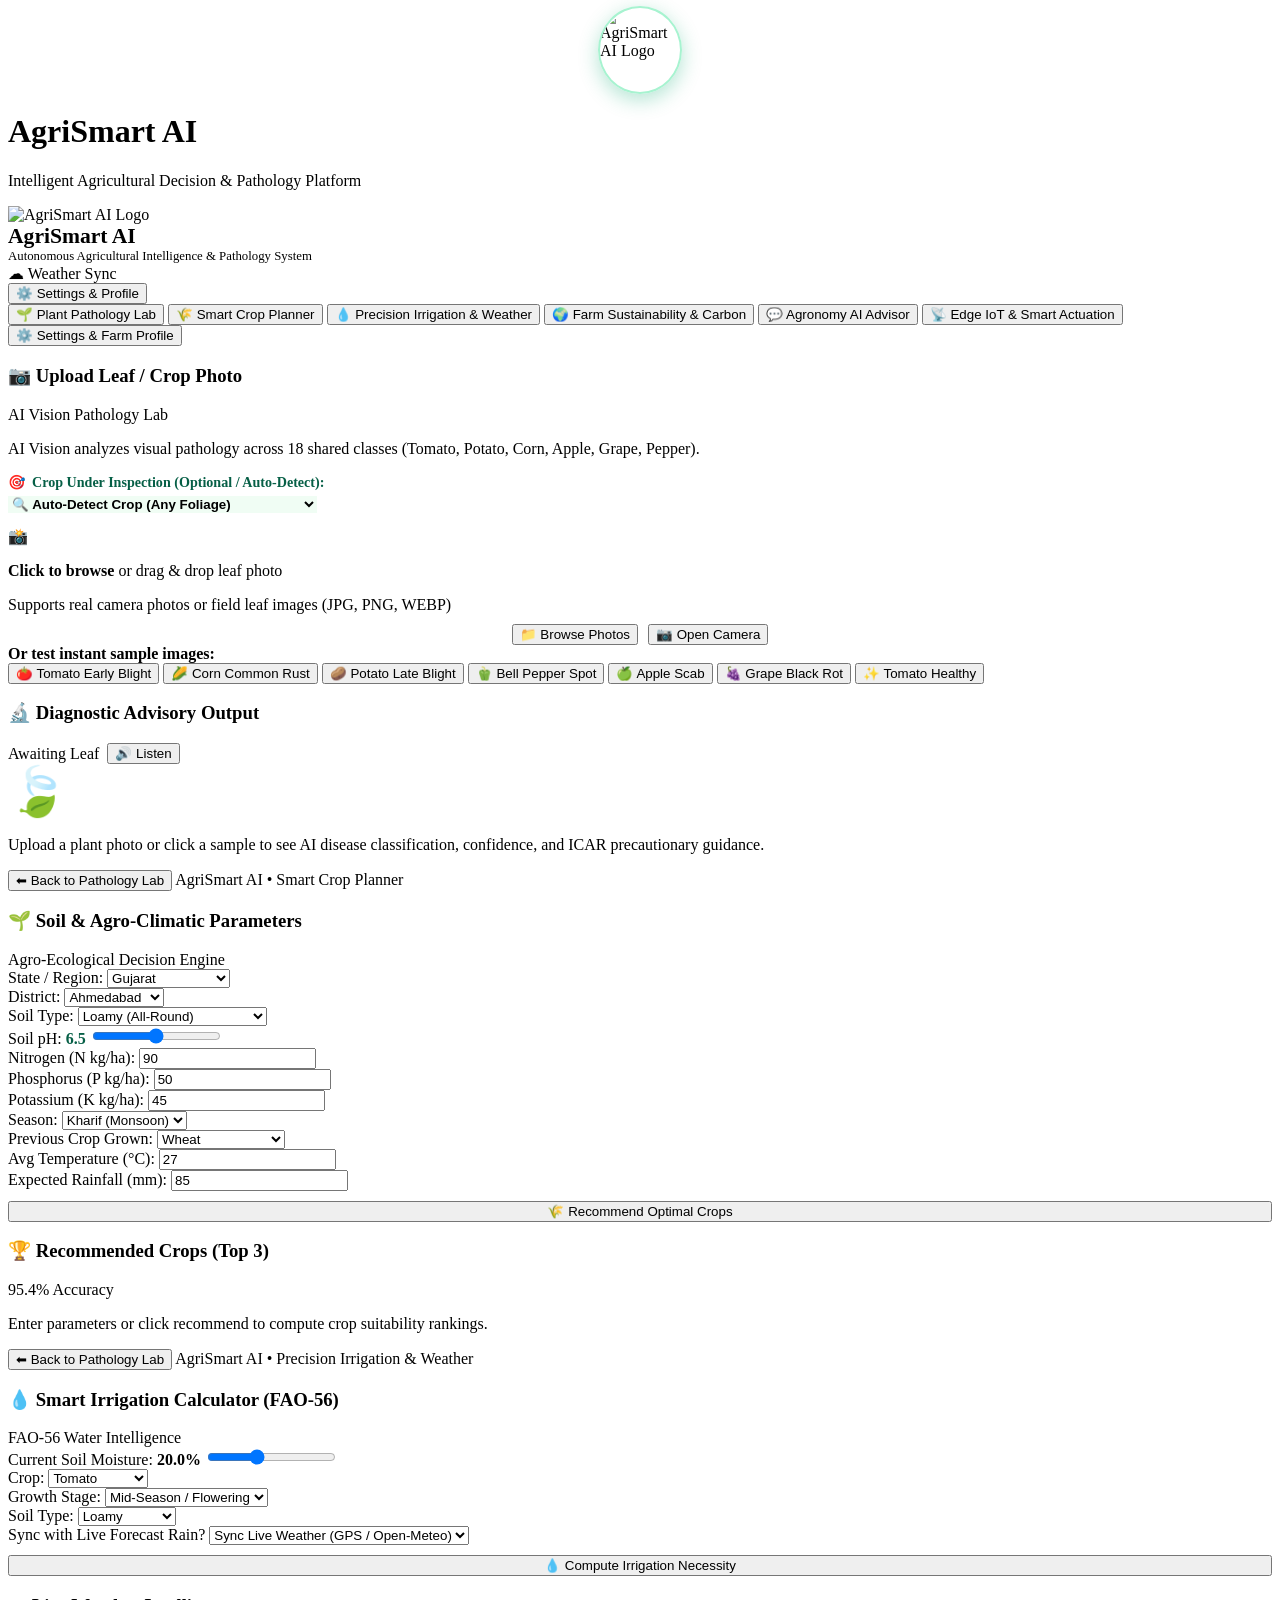
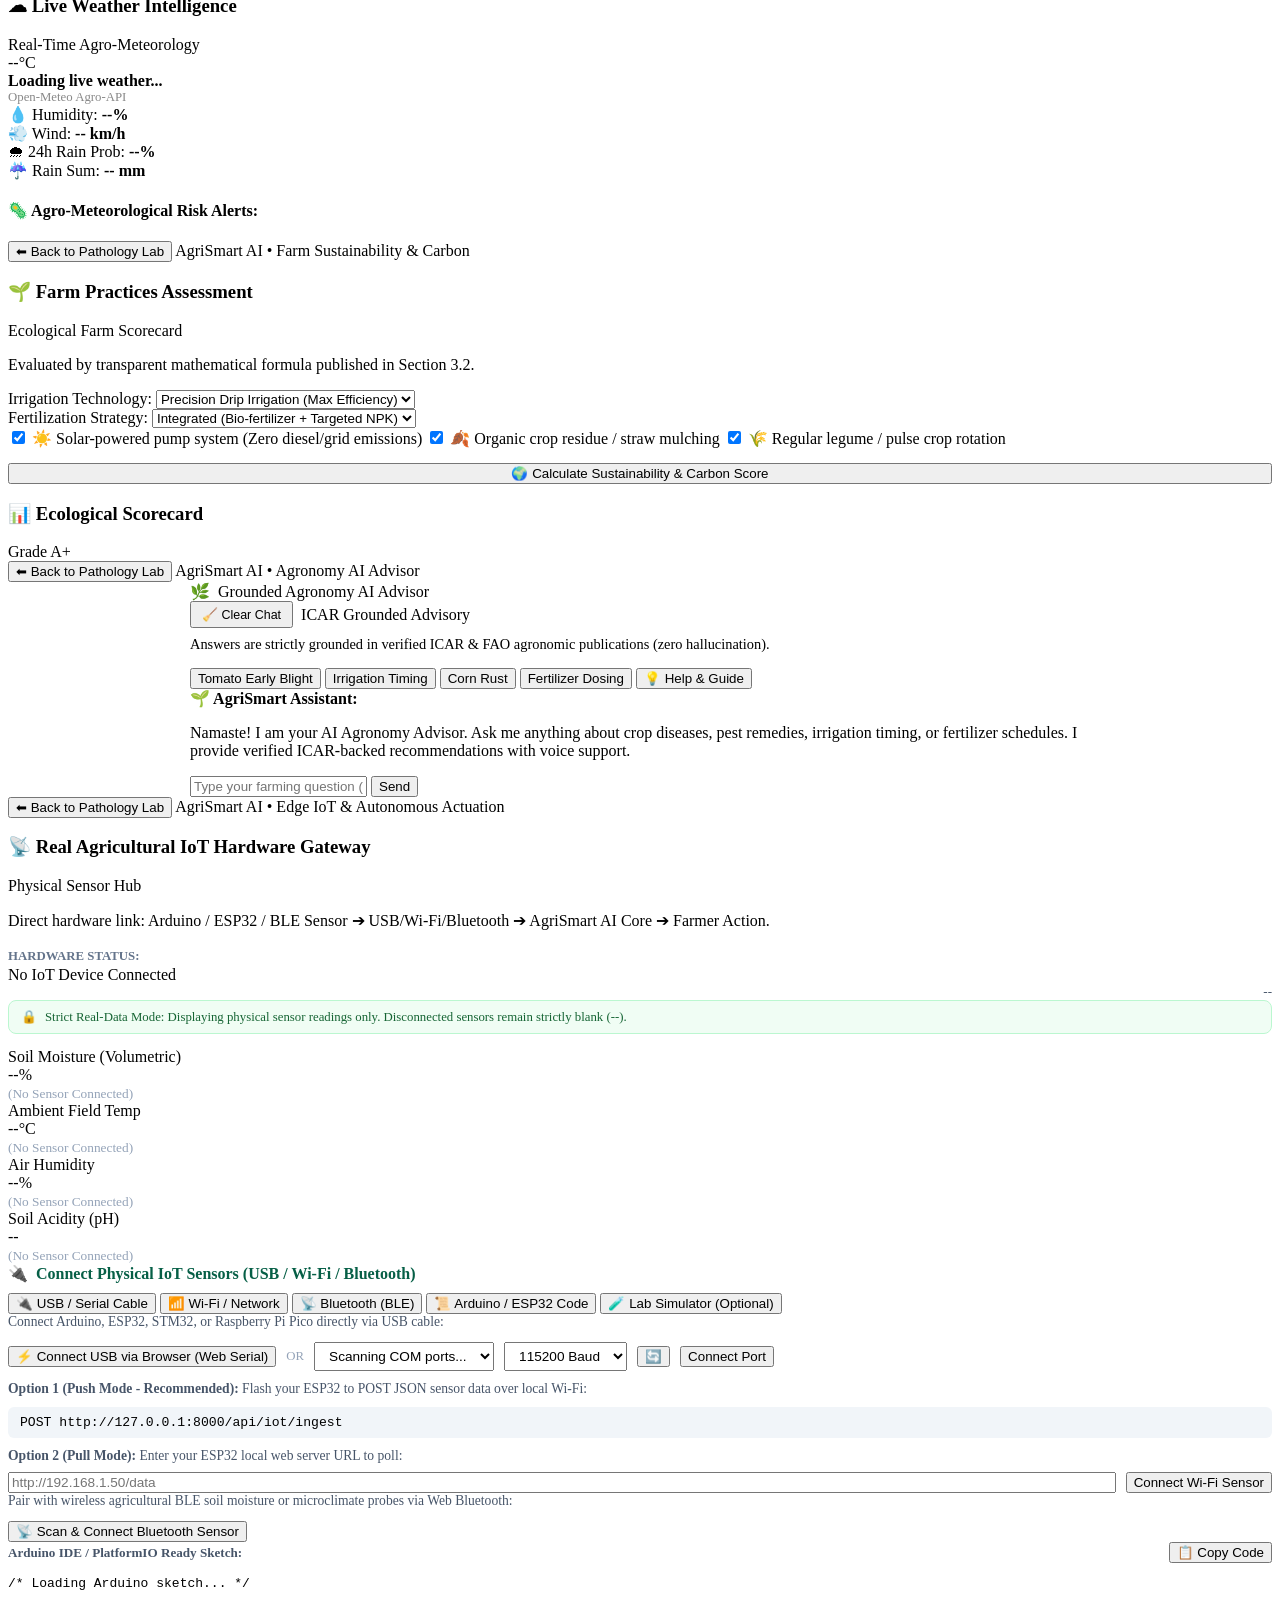
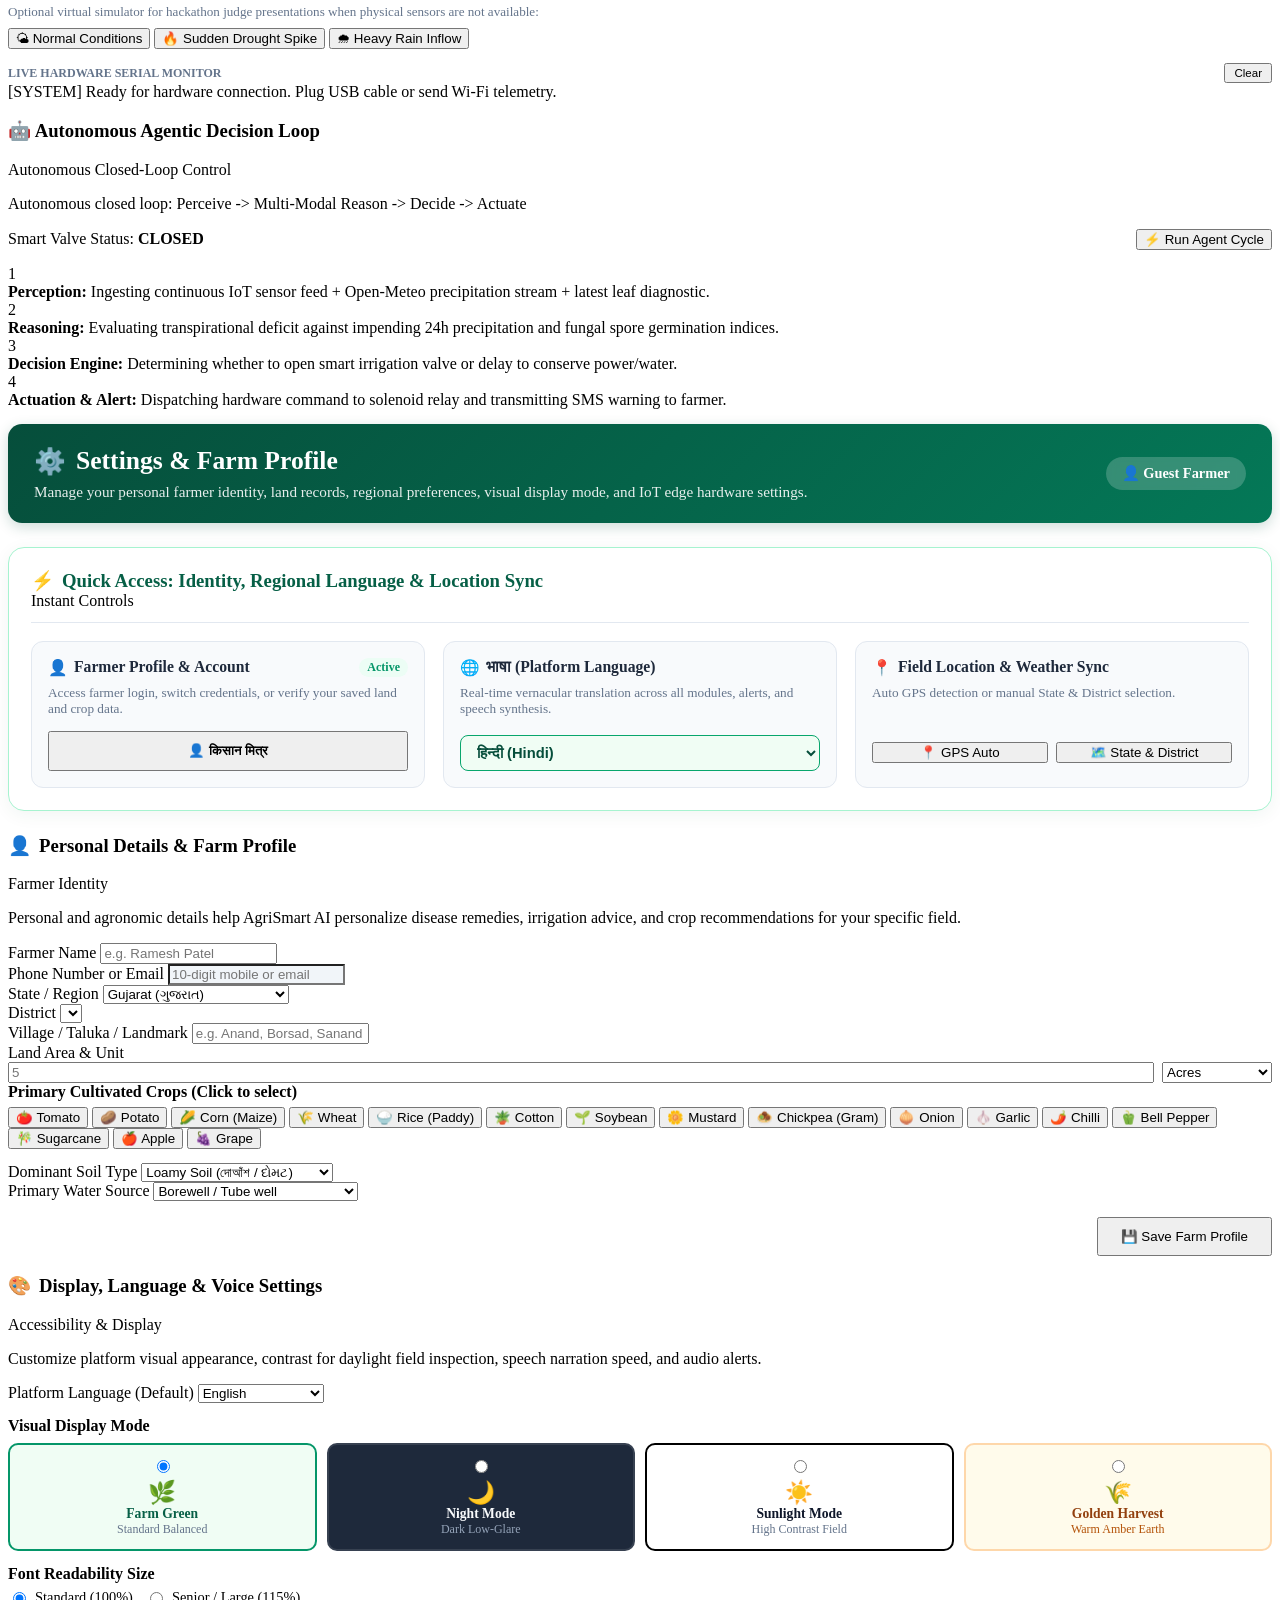
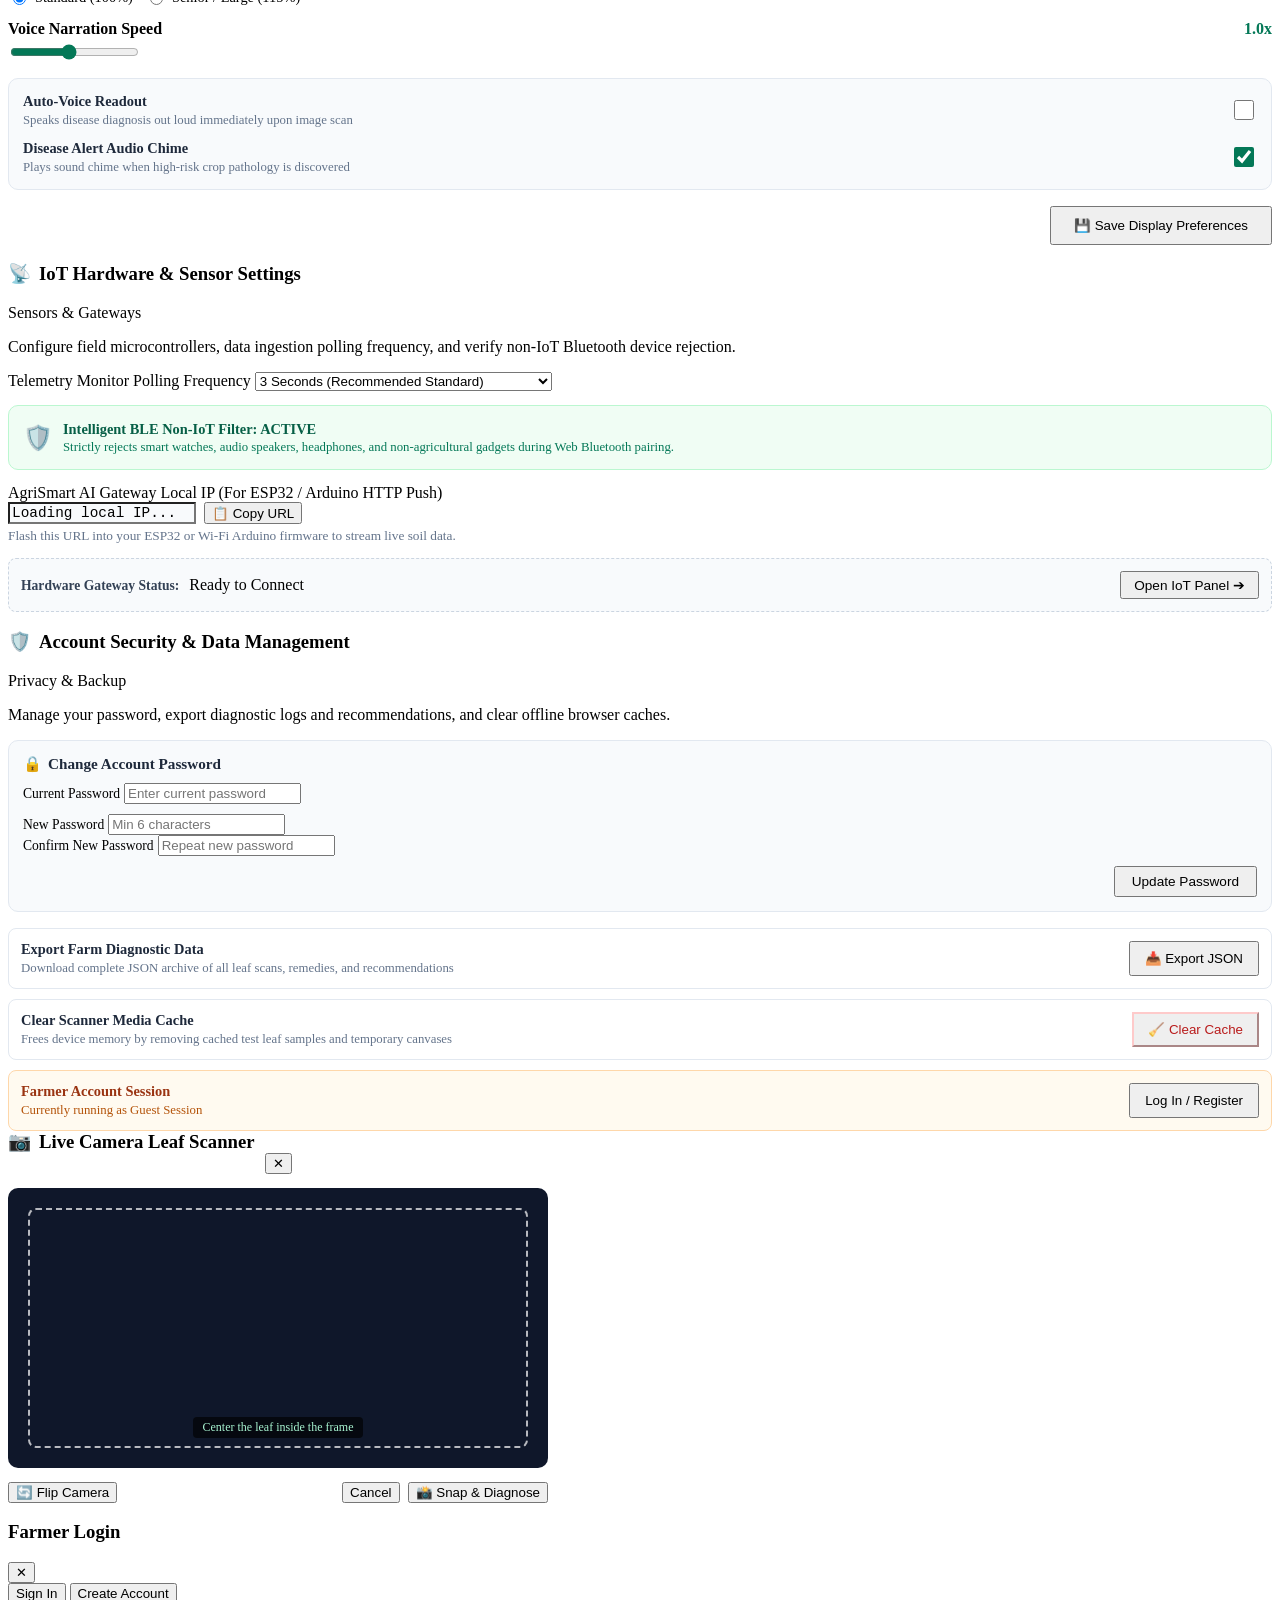
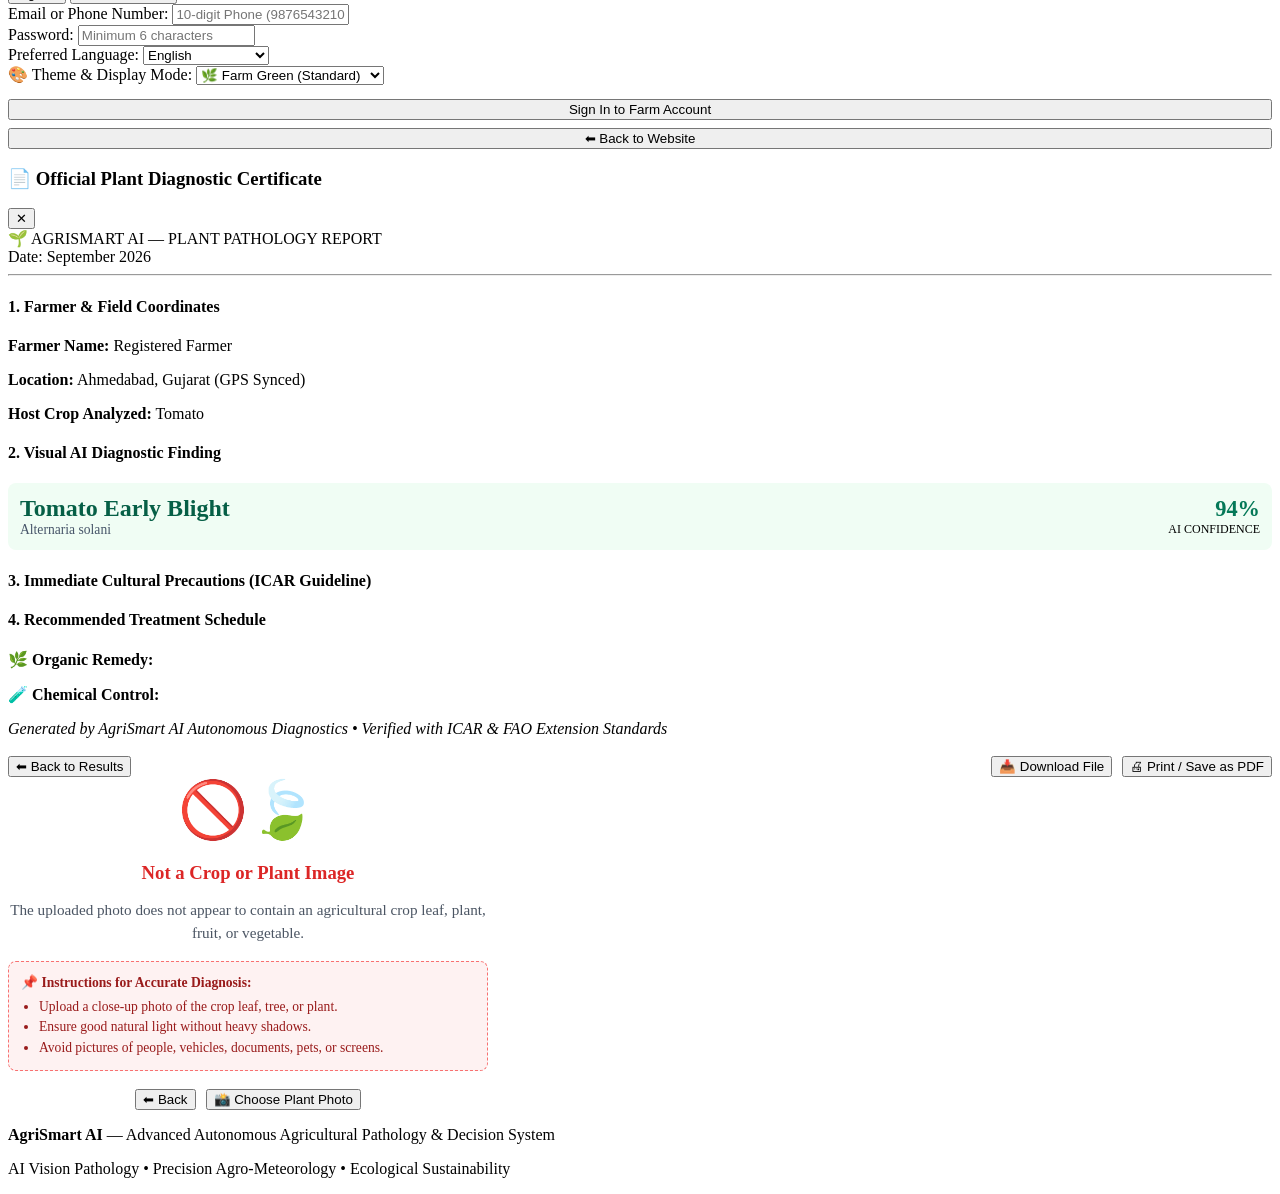
==== app/static/index.html @ 4b00a8ba "feat: modernize UI with centered weather badge, logo icon animation, settings consolidation, and ICA" ====
<!DOCTYPE html>
<html lang="en">
<head>
  <meta charset="UTF-8">
  <meta name="viewport" content="width=device-width, initial-scale=1.0">
  <title>AgriSmart AI - Intelligent Agriculture for a Sustainable Future</title>
  <link rel="icon" type="image/png" href="/static/images/logo.png">
  <link rel="apple-touch-icon" href="/static/images/logo.png">
  <link rel="stylesheet" href="/static/css/style.css">
  <link rel="preconnect" href="https://fonts.googleapis.com">
  <link rel="preconnect" href="https://fonts.gstatic.com" crossorigin>
  <link href="https://fonts.googleapis.com/css2?family=Plus+Jakarta+Sans:wght@400;500;600;700;800&display=swap" rel="stylesheet">
</head>
<body>
  <!-- ======================================================== -->
  <!-- ANIMATED SPLASH SCREEN                                   -->
  <!-- ======================================================== -->
  <div id="splash-screen">
    <div class="splash-content">
      <div class="splash-logo-wrap" style="width:84px; height:84px; margin:0 auto 16px auto; display:flex; align-items:center; justify-content:center;">
        <img src="/static/images/logo.png" alt="AgriSmart AI Logo" style="width:84px; height:84px; object-fit:cover; border-radius:50%; box-shadow:0 6px 20px rgba(8,166,108,0.3); border:2px solid #a7f3d0;">
      </div>
      <h1 class="splash-title">AgriSmart AI</h1>
      <p class="splash-subtitle" data-i18n="app_subtitle_clean">Intelligent Agricultural Decision & Pathology Platform</p>
      <div class="splash-progress-bar">
        <div class="splash-progress-fill"></div>
      </div>
    </div>
  </div>

  <!-- ======================================================== -->
  <!-- MAIN AGRI-DASHBOARD (SEO & RESPONSIVE ARCHITECTURE)      -->
  <!-- ======================================================== -->
  <section class="agri-dashboard">
    <!-- Top Navigation Header -->
    <header class="navbar dashboard-header">
      <!-- Left: Brand + Official Animated Logo Emblem -->
      <div class="brand" onclick="switchTab('tab-core')" style="cursor:pointer;" title="AgriSmart AI Home">
        <div class="brand-icon" title="AgriSmart AI Emblem">
          <img src="/static/images/logo.png" alt="AgriSmart AI Logo" class="brand-logo-img">
        </div>
        <div>
          <h1 data-i18n="app_title" style="font-size:1.35rem; font-weight:800; color:var(--text); margin:0;">AgriSmart AI</h1>
          <p class="subtext" data-i18n="app_subtitle" style="margin:0; font-size:0.8rem; color:var(--text-muted); line-height:1.2;">Autonomous Agricultural Intelligence & Pathology System</p>
        </div>
      </div>

      <!-- Center: Real-time Weather & Location Badge -->
      <div class="status-badges header-center">
        <span class="status-badge weather" id="live-weather-badge">☁ Weather Sync</span>
      </div>

      <!-- Right: Single Dedicated Settings & Profile Button -->
      <div class="header-right">
        <button class="btn btn-settings-header" id="btn-settings-header" onclick="switchTab('tab-settings')" title="Farm Settings, Identity, GPS & Regional Controls">
          <span>⚙️</span> <span data-i18n="nav_settings">Settings & Profile</span>
        </button>
      </div>
    </header>

    <!-- Main Container -->
    <div class="container">
      <!-- Module Tabs / Agri Nav -->
      <nav class="agri-nav tabs-nav">
        <button class="tab-btn active" onclick="switchTab('tab-core')" data-i18n="tab_disease">🌱 Plant Pathology Lab</button>
        <button class="tab-btn" onclick="switchTab('tab-crop')" data-i18n="tab_crop">🌾 Smart Crop Planner</button>
        <button class="tab-btn" onclick="switchTab('tab-irrigation')" data-i18n="tab_irrigation">💧 Precision Irrigation & Weather</button>
        <button class="tab-btn" onclick="switchTab('tab-sustainability')" data-i18n="tab_sustainability">🌍 Farm Sustainability & Carbon</button>
        <button class="tab-btn" onclick="switchTab('tab-assistant')" data-i18n="tab_assistant">💬 Agronomy AI Advisor</button>
        <button class="tab-btn" onclick="switchTab('tab-iot')" data-i18n="tab_iot">📡 Edge IoT & Smart Actuation</button>
        <button class="tab-btn" onclick="switchTab('tab-settings')" data-i18n="nav_settings">⚙️ Settings & Farm Profile</button>
        <!-- Benchmark & Field Validation hidden from farmer UI per user request -->
        <button class="tab-btn" onclick="switchTab('tab-report')" data-i18n="tab_report" style="display:none !important;" aria-hidden="true">📊 Benchmark & Field Validation</button>
      </nav>

    <!-- ======================================================== -->
    <!-- TAB 1: Plant Pathology Lab (Vision Disease Diagnosis)   -->
    <!-- ======================================================== -->
    <section id="tab-core" class="tab-content active">
      <div class="grid-2">
        <!-- Input Card -->
        <div class="card">
          <div class="card-header">
            <h3 data-i18n="card_upload_title">📷 Upload Leaf / Crop Photo</h3>
            <span class="tag tag-core" data-i18n="tag_core">AI Vision Pathology Lab</span>
          </div>
          <p class="card-desc" data-i18n="card_upload_desc">AI Vision analyzes visual pathology across 18 shared classes (Tomato, Potato, Corn, Apple, Grape, Pepper).</p>

          <!-- Explicit Crop Selector to Constrain Diagnosis -->
          <div class="form-group" style="margin-bottom:14px;">
            <label for="target-crop-select" style="font-weight:700; font-size:0.88rem; color:#065f46; display:flex; align-items:center; gap:6px; margin-bottom:4px;">
              <span>🎯</span> <span data-i18n="label_target_crop">Crop Under Inspection (Optional / Auto-Detect):</span>
            </label>
            <select id="target-crop-select" class="form-control" style="border:1.5px solid var(--primary); font-weight:600; background:#f0fdf4;">
              <option value="auto" selected data-i18n="crop_opt_auto">🔍 Auto-Detect Crop (Any Foliage)</option>
              <option value="Tomato" data-i18n="crop_opt_tomato">🍅 Tomato (टमाटर / ટામેટાં / टोमॅटो)</option>
              <option value="Potato" data-i18n="crop_opt_potato">🥔 Potato (आलू / બટાકા / बटाटा)</option>
              <option value="Corn" data-i18n="crop_opt_corn">🌽 Corn / Maize (मक्का / મકાઈ / मका)</option>
              <option value="Apple" data-i18n="crop_opt_apple">🍏 Apple (सेब / સફરજન / सफरचंद)</option>
              <option value="Grape" data-i18n="crop_opt_grape">🍇 Grape (अंगूर / દ્રાક્ષ / द्राक्षे)</option>
              <option value="Pepper__bell" data-i18n="crop_opt_pepper">🫑 Bell Pepper (शिमला मिर्च / કેપ્સિકમ / सिमला मिरची)</option>
              <option value="Blueberry" data-i18n="crop_opt_blueberry">🫐 Blueberry (ब्लूबेरी / બ્લુબેરી / ब्लूबेरी)</option>
              <option value="Cherry" data-i18n="crop_opt_cherry">🍒 Cherry (चेरी / ચેરી / चेरी)</option>
              <option value="Orange" data-i18n="crop_opt_orange">🍊 Orange / Citrus (संतरा / નારંગી / संत्रा)</option>
              <option value="Peach" data-i18n="crop_opt_peach">🍑 Peach (आड़ू / પીચ / पीच)</option>
              <option value="Raspberry" data-i18n="crop_opt_raspberry">🍇 Raspberry (रसभरी / રાસબરી / रासबेरी)</option>
              <option value="Soybean" data-i18n="crop_opt_soybean">🌱 Soybean (सोयाबीन / સોયાબીન / सोयाबीन)</option>
              <option value="Squash" data-i18n="crop_opt_squash">🎃 Squash / Pumpkin (कद्दू / કોળું / भोपळा)</option>
              <option value="Strawberry" data-i18n="crop_opt_strawberry">🍓 Strawberry (स्ट्रॉबेरी / સ્ટ્રોબેરી / स्ट्रॉबेरी)</option>
            </select>
          </div>

          <div class="upload-zone" id="drop-zone" onclick="document.getElementById('file-input').click()">
            <div class="upload-icon">📸</div>
            <p><strong data-i18n="upload_prompt">Click to browse</strong> <span data-i18n="upload_drag">or drag & drop leaf photo</span></p>
            <span class="file-hint" data-i18n="upload_hint">Supports real camera photos or field leaf images (JPG, PNG, WEBP)</span>
            <div style="display:flex; gap:10px; justify-content:center; margin-top:10px;" onclick="event.stopPropagation();">
              <button type="button" class="btn btn-secondary btn-sm" onclick="document.getElementById('file-input').click();">
                📁 <span data-i18n="btn_browse_photos">Browse Photos</span>
              </button>
              <button type="button" class="btn btn-primary btn-sm" onclick="openCameraModal();" id="btn-camera-capture">
                📷 <span data-i18n="btn_take_photo">Open Camera</span>
              </button>
            </div>
            <input type="file" id="file-input" accept="image/*" style="display:none" onchange="handleFileUpload(event)">
          </div>

          <div class="sample-section">
            <label><strong data-i18n="sample_prompt">Or test instant sample images:</strong></label>
            <div class="sample-buttons" id="sample-buttons">
              <button class="btn-sample" onclick="loadSample('tomato_early_blight.jpg')">🍅 Tomato Early Blight</button>
              <button class="btn-sample" onclick="loadSample('corn_common_rust.jpg')">🌽 Corn Common Rust</button>
              <button class="btn-sample" onclick="loadSample('potato_late_blight.jpg')">🥔 Potato Late Blight</button>
              <button class="btn-sample" onclick="loadSample('bell_pepper_bacterial_spot.jpg')">🫑 Bell Pepper Spot</button>
              <button class="btn-sample" onclick="loadSample('apple_scab.jpg')">🍏 Apple Scab</button>
              <button class="btn-sample" onclick="loadSample('grape_black_rot.jpg')">🍇 Grape Black Rot</button>
              <button class="btn-sample" onclick="loadSample('tomato_healthy.jpg')">✨ Tomato Healthy</button>
            </div>
          </div>

          <div id="image-preview-container" style="display:none; margin-top:15px; text-align:center;" class="preview-wrapper">
            <div class="preview-scanner-frame">
              <img id="image-preview" src="" alt="Leaf preview" class="preview-thumb">
              <div id="laser-scan-line" class="laser-scanner" style="display:none;"></div>
            </div>
            <button class="btn btn-primary btn-pulse" id="btn-analyze" onclick="runAnalysis()" style="width:100%; margin-top:10px;">
              🔍 <span data-i18n="btn_run_diag">Run AI Disease Diagnosis</span>
            </button>
          </div>

          <!-- Non-Plant Botanical Validation Alert -->
          <div id="image-validation-alert" class="alert-box alert-danger" style="display:none; margin-top:15px;">
            <div style="display:flex; align-items:flex-start; gap:10px;">
              <span style="font-size:1.6rem; line-height:1;">⚠️</span>
              <div>
                <strong id="val-alert-title" data-i18n="invalid_plant_title">Not a Plant or Crop Photo</strong>
                <p id="val-alert-desc" data-i18n="invalid_plant_desc" style="font-size:0.85rem; margin-top:4px; margin-bottom:8px;">
                  The uploaded photo does not contain an agricultural crop, leaf, fruit, or vegetable.
                </p>
                <button class="btn btn-secondary btn-sm" onclick="document.getElementById('file-input').click()">
                  📸 <span data-i18n="upload_prompt">Choose Plant Leaf Photo</span>
                </button>
              </div>
            </div>
          </div>
        </div>

        <!-- Diagnostic Output Card -->
        <div class="card" id="diagnosis-card">
          <div class="card-header">
            <h3 data-i18n="diag_card_title">🔬 Diagnostic Advisory Output</h3>
            <div style="display:flex; gap:8px; align-items:center;">
              <span id="diag-badge" class="badge" data-i18n="badge_awaiting">Awaiting Leaf</span>
              <button class="btn-speaker" id="btn-speaker-diag" onclick="speakDiagnosis()" title="Read Aloud in Selected Language">
                🔊 <span data-i18n="btn_speaker">Listen</span>
              </button>
            </div>
          </div>
          <div id="diag-empty" class="empty-state">
            <div style="font-size:3rem; animation: floatLeaf 3s ease-in-out infinite;">🍃</div>
            <p data-i18n="diag_empty_msg">Upload a plant photo or click a sample to see AI disease classification, confidence, and ICAR precautionary guidance.</p>
          </div>

          <div id="diag-results" style="display:none;">
            <!-- Back button to reset scanner -->
            <div style="display:flex; justify-content:space-between; align-items:center; margin-bottom:12px;">
              <button class="btn btn-secondary btn-sm" onclick="resetDiagnosisScanner()">
                ⬅ <span data-i18n="btn_back_scanner">Scan Another Leaf</span>
              </button>
              <span class="badge badge-success" style="font-size:0.75rem;">✓ AI Verified</span>
            </div>

            <div class="result-header">
              <div>
                <h2 id="res-disease-name">Tomato Early Blight</h2>
                <div class="res-sub"><span id="res-crop-name">Tomato</span> • <span id="res-status-text">Detected</span></div>
              </div>
              <div class="confidence-circle" id="conf-badge">
                <span id="res-confidence">94%</span>
                <small data-i18n="confidence_label">Confidence</small>
              </div>
            </div>

            <div class="advisory-box">
              <h4 data-i18n="precautions_title">🚨 Immediate Precautions</h4>
              <ul id="res-precautions" class="precautions-list"></ul>
            </div>

            <div class="treatment-grid">
              <div class="treatment-card organic">
                <h5 data-i18n="organic_title">🌿 Organic / Bio-Control</h5>
                <p id="res-organic"></p>
              </div>
              <div class="treatment-card chemical">
                <h5 data-i18n="chemical_title">🧪 Chemical Remedy</h5>
                <p id="res-chemical"></p>
              </div>
            </div>

            <!-- Live Internet Cross-Verification & Comparison Card -->
            <div class="web-consensus-card" id="web-consensus-card" style="display:none; margin-top:16px;">
              <div class="consensus-header">
                <div style="display:flex; align-items:center; gap:8px;">
                  <span class="pulse-globe">🌐</span>
                  <div>
                    <h4 style="margin:0; font-size:0.95rem; color:#065f46;" data-i18n="web_consensus_title">Live Internet Cross-Verification & Comparison</h4>
                    <span style="font-size:0.75rem; color:#047857;" data-i18n="web_consensus_subtitle">Real-time cross-checking against ICAR, FAO, and international phytosanitary databases</span>
                  </div>
                </div>
                <span class="badge consensus-badge badge-success" id="consensus-badge-pill">96% Agreement</span>
              </div>
              
              <div class="consensus-body">
                <div class="consensus-summary-row">
                  <span id="consensus-summary-text">Corroborated across online repositories.</span>
                </div>
                
                <div class="consensus-meta-grid">
                  <div class="meta-item">
                    <strong data-i18n="label_pathogen_latin">Scientific Pathogen:</strong>
                    <span id="consensus-taxa" style="font-style:italic; font-weight:600;">--</span>
                  </div>
                  <div class="meta-item">
                    <strong data-i18n="label_weather_match">Agro-Climate Match:</strong>
                    <span id="consensus-weather-match">--</span>
                  </div>
                </div>

                <div class="consensus-indicators" id="consensus-indicators-wrap">
                  <label><strong data-i18n="label_corroborated_symptoms">Corroborated Foliar Indicators:</strong></label>
                  <ul id="consensus-indicators-list" class="symptom-tag-list"></ul>
                </div>

                <div class="consensus-citations">
                  <label><strong data-i18n="label_live_citations">Live Internet Citations:</strong></label>
                  <div id="consensus-citations-list" class="citation-pills"></div>
                </div>
              </div>
            </div>

            <div class="translation-box" id="res-translations">
              <div class="trans-header">
                <strong data-i18n="regional_title">🇮🇳 Regional Advisory:</strong>
                <button class="btn-tts" onclick="speakText('res-regional-action')">🔊 <span data-i18n="btn_voice_read">Voice Readout</span></button>
              </div>
              <p id="res-regional-action" class="lang-text"></p>
            </div>

            <!-- Interactive Farmer Feedback Box -->
            <div class="feedback-box" id="diag-feedback-box" style="display:none;">
              <span class="feedback-question">
                <span>💡</span> <span data-i18n="feedback_question">Was this disease diagnosis helpful & accurate?</span>
              </span>
              <div class="feedback-btn-group">
                <button class="btn-feedback" onclick="submitFarmerFeedback('diagnosis', true)">
                  👍 <span data-i18n="btn_yes">Yes</span>
                </button>
                <button class="btn-feedback btn-feedback-no" onclick="submitFarmerFeedback('diagnosis', false)">
                  👎 <span data-i18n="btn_no">No</span>
                </button>
                <button class="btn-feedback-dismiss" onclick="dismissFeedback('diag-feedback-box')" title="Dismiss">✕</button>
              </div>
            </div>

            <!-- Download and Print Report Buttons -->
            <div class="result-action-bar" style="margin-top:16px; display:flex; gap:10px; flex-wrap:wrap;">
              <button class="btn btn-primary" onclick="downloadDiagnosticReportFile()" style="flex:1; min-width:180px;">
                📥 <span data-i18n="btn_download_pdf_file">Download Report (PDF/HTML)</span>
              </button>
              <button class="btn btn-secondary" onclick="openPrintReportModal()" style="flex:1; min-width:160px;">
                🖨 <span data-i18n="btn_print_pdf">Print Official Certificate</span>
              </button>
            </div>
          </div>
        </div>
      </div>
    </section>

    <!-- ======================================================== -->
    <!-- TAB 2: SMART CROP PLANNER & SOIL HEALTH                  -->
    <!-- ======================================================== -->
    <section id="tab-crop" class="tab-content">
      <div class="tab-nav-bar">
        <button class="btn btn-secondary btn-sm btn-back-home" onclick="switchTab('tab-core')">
          ⬅ <span data-i18n="btn_back_home">Back to Pathology Lab</span>
        </button>
        <span class="tab-crumb">AgriSmart AI • Smart Crop Planner</span>
      </div>
      <div class="grid-2">
        <div class="card">
          <div class="card-header">
            <h3 data-i18n="crop_rec_title">🌱 Soil & Agro-Climatic Parameters</h3>
            <span class="tag tag-bonus" data-i18n="tag_bonus_a">Agro-Ecological Decision Engine</span>
          </div>
          <form id="crop-rec-form" onsubmit="event.preventDefault(); submitCropRecommendation();">
            <!-- State & District Field Selection -->
            <div class="form-row">
              <div class="form-group">
                <label data-i18n="label_state">State / Region:</label>
                <select id="crop-state-input" class="form-control" onchange="syncCropDistrictOptions(this.value)">
                  <option value="Gujarat" selected>Gujarat</option>
                  <option value="Maharashtra">Maharashtra</option>
                  <option value="Punjab">Punjab</option>
                  <option value="Haryana">Haryana</option>
                  <option value="Rajasthan">Rajasthan</option>
                  <option value="Uttar Pradesh">Uttar Pradesh</option>
                  <option value="Madhya Pradesh">Madhya Pradesh</option>
                  <option value="Karnataka">Karnataka</option>
                </select>
              </div>
              <div class="form-group">
                <label data-i18n="label_district">District:</label>
                <select id="crop-district-input" class="form-control" onchange="syncCropDistrictCoords()">
                  <option value="Ahmedabad" selected>Ahmedabad</option>
                  <option value="Rajkot">Rajkot</option>
                  <option value="Surat">Surat</option>
                  <option value="Vadodara">Vadodara</option>
                  <option value="Mehsana">Mehsana</option>
                  <option value="Banaskantha">Banaskantha</option>
                  <option value="Junagadh">Junagadh</option>
                  <option value="Kutch">Kutch</option>
                </select>
              </div>
            </div>

            <div class="form-row">
              <div class="form-group">
                <label data-i18n="label_soil_type">Soil Type:</label>
                <select id="crop-soil" class="form-control">
                  <option value="Loamy" selected data-i18n="soil_loamy">Loamy (All-Round)</option>
                  <option value="Clay" data-i18n="soil_clay">Clay (High Water Retention)</option>
                  <option value="Sandy" data-i18n="soil_sandy">Sandy (Well Drained)</option>
                  <option value="Black Cotton" data-i18n="soil_black">Black Cotton (Vertisol)</option>
                  <option value="Alluvial" data-i18n="soil_alluvial">Alluvial (Riverine)</option>
                  <option value="Red" data-i18n="soil_red">Red Soil</option>
                </select>
              </div>
              <div class="form-group">
                <label><span data-i18n="label_soil_ph">Soil pH:</span> <span id="ph-val" style="font-weight:700; color:#065f46;">6.5</span></label>
                <input type="range" id="crop-ph" min="4.5" max="8.5" step="0.1" value="6.5" class="slider" oninput="document.getElementById('ph-val').innerText = this.value">
              </div>
            </div>

            <div class="form-row">
              <div class="form-group">
                <label><span data-i18n="label_nitrogen">Nitrogen</span> (N kg/ha):</label>
                <input type="number" id="crop-n" value="90" class="form-control">
              </div>
              <div class="form-group">
                <label><span data-i18n="label_phosphorus">Phosphorus</span> (P kg/ha):</label>
                <input type="number" id="crop-p" value="50" class="form-control">
              </div>
              <div class="form-group">
                <label><span data-i18n="label_potassium">Potassium</span> (K kg/ha):</label>
                <input type="number" id="crop-k" value="45" class="form-control">
              </div>
            </div>

            <div class="form-row">
              <div class="form-group">
                <label data-i18n="label_season">Season:</label>
                <select id="crop-season" class="form-control">
                  <option value="Kharif" selected data-i18n="season_kharif">Kharif (Monsoon)</option>
                  <option value="Rabi" data-i18n="season_rabi">Rabi (Winter)</option>
                  <option value="Zaid" data-i18n="season_zaid">Zaid (Summer)</option>
                </select>
              </div>
              <div class="form-group">
                <label data-i18n="label_prev_crop">Previous Crop Grown:</label>
                <select id="crop-prev" class="form-control">
                  <option value="Wheat" selected data-i18n="crop_wheat">Wheat</option>
                  <option value="Rice (Paddy)" data-i18n="crop_rice">Rice (Paddy)</option>
                  <option value="Maize" data-i18n="crop_maize">Maize (Corn)</option>
                  <option value="Legumes" data-i18n="crop_legumes">Legumes / Pulses</option>
                  <option value="Fallow" data-i18n="crop_fallow">Fallow Land</option>
                </select>
              </div>
            </div>

            <div class="form-row">
              <div class="form-group">
                <label data-i18n="label_temp">Avg Temperature (°C):</label>
                <input type="number" id="crop-temp" value="27" class="form-control">
              </div>
              <div class="form-group">
                <label data-i18n="label_rain">Expected Rainfall (mm):</label>
                <input type="number" id="crop-rain" value="85" class="form-control">
              </div>
            </div>

            <button type="submit" class="btn btn-primary" style="width:100%; margin-top:10px;">
              🌾 <span data-i18n="btn_rec_crops">Recommend Optimal Crops</span>
            </button>
          </form>
        </div>

        <div class="card">
          <div class="card-header">
            <h3 data-i18n="crop_results_title">🏆 Recommended Crops (Top 3)</h3>
            <span class="badge badge-success">95.4% Accuracy</span>
          </div>
          <div id="crop-rec-results" class="empty-state">
            <p data-i18n="crop_empty_msg">Enter parameters or click recommend to compute crop suitability rankings.</p>
          </div>

          <!-- Soil Health Diagnostics Box (pH, N, P, K alerts & remedies) -->
          <div id="soil-health-alerts-box" style="margin-top:16px;"></div>

          <!-- Interactive Crop Recommendation Feedback Box -->
          <div class="feedback-box" id="crop-feedback-box" style="display:none;">
            <span class="feedback-question">
              <span>💡</span> <span data-i18n="crop_feedback_question">Were these crop recommendations useful?</span>
            </span>
            <div class="feedback-btn-group">
              <button class="btn-feedback" onclick="submitFarmerFeedback('crop_recommendation', true)">
                👍 <span data-i18n="btn_yes">Yes</span>
              </button>
              <button class="btn-feedback btn-feedback-no" onclick="submitFarmerFeedback('crop_recommendation', false)">
                👎 <span data-i18n="btn_no">No</span>
              </button>
              <button class="btn-feedback-dismiss" onclick="dismissFeedback('crop-feedback-box')" title="Dismiss">✕</button>
            </div>
          </div>
        </div>
      </div>
    </section>

    <!-- ======================================================== -->
    <!-- TAB 3: Precision Irrigation & Live Weather               -->
    <!-- ======================================================== -->
    <section id="tab-irrigation" class="tab-content">
      <div class="tab-nav-bar">
        <button class="btn btn-secondary btn-sm btn-back-home" onclick="switchTab('tab-core')">
          ⬅ <span data-i18n="btn_back_home">Back to Pathology Lab</span>
        </button>
        <span class="tab-crumb">AgriSmart AI • Precision Irrigation & Weather</span>
      </div>
      <div class="grid-2">
        <div class="card">
          <div class="card-header">
            <h3 data-i18n="irrig_calc_title">💧 Smart Irrigation Calculator (FAO-56)</h3>
            <span class="tag tag-bonus" data-i18n="tag_bonus_b">FAO-56 Water Intelligence</span>
          </div>
          <form id="irrigation-form" onsubmit="event.preventDefault(); calculateIrrigation();">
            <div class="form-group">
              <label><span data-i18n="label_current_moist">Current Soil Moisture:</span> <span id="moist-slider-val" style="font-weight:700; color:var(--primary);">20.0%</span></label>
              <input type="range" id="irr-moisture" min="5" max="45" step="0.5" value="20" class="slider" oninput="document.getElementById('moist-slider-val').innerText = this.value + '%'">
            </div>

            <div class="form-row">
              <div class="form-group">
                <label data-i18n="label_crop">Crop:</label>
                <select id="irr-crop" class="form-control">
                  <option value="Tomato" selected data-i18n="crop_opt_tomato">Tomato</option>
                  <option value="Potato" data-i18n="crop_opt_potato">Potato</option>
                  <option value="Corn (Maize)" data-i18n="crop_opt_corn">Corn (Maize)</option>
                  <option value="Wheat" data-i18n="crop_wheat">Wheat</option>
                  <option value="Cotton" data-i18n="crop_cotton">Cotton</option>
                  <option value="Rice (Paddy)" data-i18n="crop_rice">Rice (Paddy)</option>
                </select>
              </div>
              <div class="form-group">
                <label data-i18n="label_stage">Growth Stage:</label>
                <select id="irr-stage" class="form-control">
                  <option value="Initial" data-i18n="stage_initial">Initial (Seedling)</option>
                  <option value="Vegetative" data-i18n="stage_vegetative">Vegetative</option>
                  <option value="Mid-Season / Flowering" selected data-i18n="stage_flowering">Mid-Season / Flowering</option>
                  <option value="Late / Maturation" data-i18n="stage_maturation">Late / Maturation</option>
                </select>
              </div>
            </div>

            <div class="form-row">
              <div class="form-group">
                <label data-i18n="label_soil_type">Soil Type:</label>
                <select id="irr-soil" class="form-control">
                  <option value="Loamy" selected data-i18n="soil_loamy">Loamy</option>
                  <option value="Clay" data-i18n="soil_clay">Clay</option>
                  <option value="Sandy" data-i18n="soil_sandy">Sandy</option>
                  <option value="Black Cotton" data-i18n="soil_black">Black Cotton</option>
                </select>
              </div>
              <div class="form-group">
                <label data-i18n="label_rain_sync">Sync with Live Forecast Rain?</label>
                <select id="irr-rain-sync" class="form-control" onchange="toggleRainSync()">
                  <option value="live" selected data-i18n="opt_live_weather">Sync Live Weather (GPS / Open-Meteo)</option>
                  <option value="manual" data-i18n="opt_manual_rain">Manual Rain Input</option>
                </select>
              </div>
            </div>

            <div class="form-row" id="manual-rain-row" style="display:none;">
              <div class="form-group">
                <label><span data-i18n="label_rain_24h">Forecast Rain 24h</span> (mm):</label>
                <input type="number" id="irr-rain-mm" value="0.0" step="0.5" class="form-control">
              </div>
              <div class="form-group">
                <label><span data-i18n="label_rain_prob">Rain Probability</span> (%):</label>
                <input type="number" id="irr-rain-prob" value="10" min="0" max="100" class="form-control">
              </div>
            </div>

            <button type="submit" class="btn btn-primary" style="width:100%; margin-top:10px;">
              💧 <span data-i18n="btn_compute_irrig">Compute Irrigation Necessity</span>
            </button>
          </form>

          <div id="irrigation-decision-box" style="margin-top:20px; display:none;"></div>
        </div>

        <div class="card">
          <div class="card-header">
            <h3 data-i18n="weather_card_title">☁ Live Weather Intelligence</h3>
            <span class="tag tag-bonus" data-i18n="tag_bonus_c">Real-Time Agro-Meteorology</span>
          </div>
          <div class="weather-widget" id="weather-widget">
            <div class="weather-main">
              <div class="temp-big"><span id="w-temp">--</span>°C</div>
              <div>
                <div id="w-location" style="font-weight:700;">Loading live weather...</div>
                <div id="w-source" style="font-size:0.8rem; color:#888;">Open-Meteo Agro-API</div>
              </div>
            </div>
            <div class="weather-stats">
              <div>💧 <span data-i18n="weather_hum">Humidity:</span> <strong id="w-humidity">--%</strong></div>
              <div>💨 <span data-i18n="weather_wind">Wind:</span> <strong id="w-wind">-- km/h</strong></div>
              <div>🌧 <span data-i18n="weather_rain_prob">24h Rain Prob:</span> <strong id="w-rain-prob">--%</strong></div>
              <div>☔ <span data-i18n="weather_rain_sum">Rain Sum:</span> <strong id="w-rain-sum">-- mm</strong></div>
            </div>
          </div>

          <div class="advisory-box" style="margin-top:15px;">
            <h4 data-i18n="weather_risk_title">🦠 Agro-Meteorological Risk Alerts:</h4>
            <div id="weather-alerts"></div>
          </div>
        </div>
      </div>
    </section>

    <!-- ======================================================== -->
    <!-- TAB 4: Sustainability & Carbon Score                    -->
    <!-- ======================================================== -->
    <section id="tab-sustainability" class="tab-content">
      <div class="tab-nav-bar">
        <button class="btn btn-secondary btn-sm btn-back-home" onclick="switchTab('tab-core')">
          ⬅ <span data-i18n="btn_back_home">Back to Pathology Lab</span>
        </button>
        <span class="tab-crumb">AgriSmart AI • Farm Sustainability & Carbon</span>
      </div>
      <div class="grid-2">
        <div class="card">
          <div class="card-header">
            <h3 data-i18n="sust_title">🌱 Farm Practices Assessment</h3>
            <span class="tag tag-bonus" data-i18n="tag_bonus_d">Ecological Farm Scorecard</span>
          </div>
          <p class="card-desc" data-i18n="sust_desc">Evaluated by transparent mathematical formula published in Section 3.2.</p>

          <form id="sust-form" onsubmit="event.preventDefault(); computeSustainability();">
            <div class="form-group">
              <label data-i18n="label_irrig_tech">Irrigation Technology:</label>
              <select id="sust-method" class="form-control">
                <option value="Drip Irrigation" selected data-i18n="tech_drip">Precision Drip Irrigation (Max Efficiency)</option>
                <option value="Micro Sprinkler" data-i18n="tech_micro">Micro Sprinkler</option>
                <option value="Overhead Sprinkler" data-i18n="tech_overhead">Overhead Sprinkler</option>
                <option value="Flood / Furrow" data-i18n="tech_flood">Conventional Flood / Furrow</option>
              </select>
            </div>

            <div class="form-group">
              <label data-i18n="label_fert_strategy">Fertilization Strategy:</label>
              <select id="sust-fert" class="form-control">
                <option value="Integrated Organic + NPK" selected data-i18n="fert_integrated">Integrated (Bio-fertilizer + Targeted NPK)</option>
                <option value="Pure Organic / Vermicompost" data-i18n="fert_organic">100% Organic & Farmyard Manure</option>
                <option value="Heavy Synthetic Broadcast" data-i18n="fert_synthetic">Heavy Synthetic Broadcast</option>
              </select>
            </div>

            <div class="checkbox-group">
              <label><input type="checkbox" id="sust-solar" checked> <span data-i18n="check_solar">☀️ Solar-powered pump system (Zero diesel/grid emissions)</span></label>
              <label><input type="checkbox" id="sust-mulch" checked> <span data-i18n="check_mulch">🍂 Organic crop residue / straw mulching</span></label>
              <label><input type="checkbox" id="sust-legume" checked> <span data-i18n="check_legume">🌾 Regular legume / pulse crop rotation</span></label>
            </div>

            <button type="submit" class="btn btn-primary" style="width:100%; margin-top:15px;">
              🌍 <span data-i18n="btn_calc_sust">Calculate Sustainability & Carbon Score</span>
            </button>
          </form>
        </div>

        <div class="card">
          <div class="card-header">
            <h3 data-i18n="sust_scorecard_title">📊 Ecological Scorecard</h3>
            <span class="badge badge-success" id="sust-badge">Grade A+</span>
          </div>
          <div id="sust-score-box"></div>
        </div>
      </div>
    </section>

    <!-- ======================================================== -->
    <!-- TAB 5: Agronomy AI Advisor (Grounded Farmer Assistant)   -->
    <!-- ======================================================== -->
    <section id="tab-assistant" class="tab-content">
      <div class="tab-nav-bar">
        <button class="btn btn-secondary btn-sm btn-back-home" onclick="switchTab('tab-core')">
          ⬅ <span data-i18n="btn_back_home">Back to Pathology Lab</span>
        </button>
        <span class="tab-crumb">AgriSmart AI • Agronomy AI Advisor</span>
      </div>
      <div class="advisor-card" style="max-width:900px; margin:0 auto;">
        <div class="advisor-heading">
          <div style="display:flex; align-items:center; gap:8px;">
            <span>🌿</span> <span data-i18n="assistant_title">Grounded Agronomy AI Advisor</span>
          </div>
          <div style="display:flex; align-items:center; gap:8px;">
            <button type="button" class="btn btn-secondary btn-sm" onclick="clearChatMessages()" style="padding:4px 10px; font-size:0.78rem;" title="Reset chat history">
              🧹 <span data-i18n="btn_clear_chat">Clear Chat</span>
            </button>
            <span class="icar-badge" data-i18n="tag_bonus_e">ICAR Grounded Advisory</span>
          </div>
        </div>
        <p class="card-desc" style="margin-top:8px; color:var(--text-muted); font-size:0.9rem;" data-i18n="assistant_desc">Answers are strictly grounded in verified ICAR & FAO agronomic publications (zero hallucination).</p>

        <div class="quick-prompts">
          <button type="button" onclick="askQuick('How do I treat Early Blight on tomatoes?')">Tomato Early Blight</button>
          <button type="button" onclick="askQuick('When should I delay irrigation?')">Irrigation Timing</button>
          <button type="button" onclick="askQuick('What is the organic treatment for rust?')">Corn Rust</button>
          <button type="button" onclick="askQuick('How can I reduce chemical fertilizer usage?')">Fertilizer Dosing</button>
          <button type="button" onclick="askQuick('Help: What can you do?')">💡 Help & Guide</button>
        </div>

        <div class="chat-window" id="chat-window">
          <div class="chat-msg bot">
            <strong>🌱 AgriSmart Assistant:</strong>
            <p data-i18n="chat_welcome">Namaste! I am your AI Agronomy Advisor. Ask me anything about crop diseases, pest remedies, irrigation timing, or fertilizer schedules. I provide verified ICAR-backed recommendations with voice support.</p>
          </div>
        </div>

        <div class="chat-input-bar">
          <input type="text" id="chat-input" placeholder="Type your farming question (in English, Hindi, or Gujarati)..." onkeydown="if(event.key==='Enter' && !event.shiftKey){ event.preventDefault(); sendChatMessage(); }">
          <button class="btn btn-primary" id="btn-chat-send" onclick="sendChatMessage()" data-i18n="btn_send">Send</button>
        </div>
      </div>
    </section>

    <!-- ======================================================== -->
    <!-- TAB 6: Edge IoT Gateway & Autonomous Agentic Advisor     -->
    <!-- ======================================================== -->
    <section id="tab-iot" class="tab-content">
      <div class="tab-nav-bar">
        <button class="btn btn-secondary btn-sm btn-back-home" onclick="switchTab('tab-core')">
          ⬅ <span data-i18n="btn_back_home">Back to Pathology Lab</span>
        </button>
        <span class="tab-crumb">AgriSmart AI • Edge IoT & Autonomous Actuation</span>
      </div>
      <div class="grid-2">
        <!-- IoT Gauges -->
        <div class="card">
          <div class="card-header">
            <h3 data-i18n="iot_title">📡 Real Agricultural IoT Hardware Gateway</h3>
            <span class="tag tag-bonus" data-i18n="tag_bonus_f">Physical Sensor Hub</span>
          </div>
          <p class="card-desc" data-i18n="iot_architecture_desc">Direct hardware link: Arduino / ESP32 / BLE Sensor ➔ USB/Wi-Fi/Bluetooth ➔ AgriSmart AI Core ➔ Farmer Action.</p>

          <!-- Live Connection Status Banner -->
          <div class="iot-status-banner">
            <div>
              <span style="font-size:0.8rem; color:#64748b; font-weight:600;" data-i18n="iot_status_label">HARDWARE STATUS:</span>
              <div id="iot-conn-badge" class="conn-pill disconnected" style="margin-top:2px;">
                <span class="conn-pulse-dot"></span>
                <span id="iot-conn-text" data-i18n="iot_no_device">No IoT Device Connected</span>
              </div>
            </div>
            <div id="iot-active-device-info" style="font-size:0.82rem; color:#475569; text-align:right;">
              <span id="iot-device-name">--</span>
            </div>
          </div>

          <!-- Strict Real-Only Notice -->
          <div style="background:#f0fdf4; border:1px solid #bbf7d0; border-radius:8px; padding:8px 12px; margin-bottom:14px; font-size:0.8rem; color:#166534; display:flex; align-items:center; gap:8px;">
            <span>🔒</span>
            <span data-i18n="iot_real_only_notice">Strict Real-Data Mode: Displaying physical sensor readings only. Disconnected sensors remain strictly blank (--).</span>
          </div>

          <!-- Gauges Grid (Initialized to blank) -->
          <div class="iot-gauges-grid">
            <div class="gauge-card">
              <span class="gauge-title" data-i18n="gauge_moist">Soil Moisture (Volumetric)</span>
              <div class="gauge-val" id="iot-moist">--%</div>
              <small id="iot-moist-status" style="color:#94a3b8;" data-i18n="iot_not_connected_sub">(No Sensor Connected)</small>
            </div>
            <div class="gauge-card">
              <span class="gauge-title" data-i18n="gauge_temp">Ambient Field Temp</span>
              <div class="gauge-val" id="iot-temp">--°C</div>
              <small id="iot-temp-status" style="color:#94a3b8;" data-i18n="iot_not_connected_sub">(No Sensor Connected)</small>
            </div>
            <div class="gauge-card">
              <span class="gauge-title" data-i18n="gauge_hum">Air Humidity</span>
              <div class="gauge-val" id="iot-hum">--%</div>
              <small id="iot-hum-status" style="color:#94a3b8;" data-i18n="iot_not_connected_sub">(No Sensor Connected)</small>
            </div>
            <div class="gauge-card">
              <span class="gauge-title" data-i18n="gauge_ph">Soil Acidity (pH)</span>
              <div class="gauge-val" id="iot-ph">--</div>
              <small id="iot-ph-status" style="color:#94a3b8;" data-i18n="iot_not_connected_sub">(No Sensor Connected)</small>
            </div>
          </div>

          <!-- Multi-Channel IoT Hardware Connection Hub -->
          <div class="iot-conn-hub">
            <h4 style="margin:0 0 10px 0; color:#065f46; display:flex; align-items:center; gap:8px;" data-i18n="iot_hub_title">
              <span>🔌</span> <span>Connect Physical IoT Sensors (USB / Wi-Fi / Bluetooth)</span>
            </h4>

            <div class="iot-tabs-nav">
              <button class="iot-tab-btn active" onclick="switchIoTSubTab('iot-panel-usb')" data-i18n="iot_tab_usb">🔌 USB / Serial Cable</button>
              <button class="iot-tab-btn" onclick="switchIoTSubTab('iot-panel-wifi')" data-i18n="iot_tab_wifi">📶 Wi-Fi / Network</button>
              <button class="iot-tab-btn" onclick="switchIoTSubTab('iot-panel-bt')" data-i18n="iot_tab_bt">📡 Bluetooth (BLE)</button>
              <button class="iot-tab-btn" onclick="switchIoTSubTab('iot-panel-code')" data-i18n="iot_tab_code">📜 Arduino / ESP32 Code</button>
              <button class="iot-tab-btn" onclick="switchIoTSubTab('iot-panel-sim')" data-i18n="iot_tab_sim">🧪 Lab Simulator (Optional)</button>
            </div>

            <!-- Panel 1: USB / Serial -->
            <div id="iot-panel-usb" class="iot-panel active">
              <div style="font-size:0.85rem; color:#475569; margin-bottom:12px;" data-i18n="usb_desc">
                Connect Arduino, ESP32, STM32, or Raspberry Pi Pico directly via USB cable:
              </div>
              <div style="display:flex; gap:10px; flex-wrap:wrap; align-items:center; margin-bottom:10px;">
                <button class="btn btn-primary btn-sm" onclick="connectWebSerial()" id="btn-web-serial">
                  ⚡ <span data-i18n="btn_web_serial">Connect USB via Browser (Web Serial)</span>
                </button>
                <span style="font-size:0.8rem; color:#94a3b8;">OR</span>
                <select id="iot-com-ports" class="form-control" style="width:auto; min-width:140px; padding:5px 10px; font-size:0.85rem;">
                  <option value="">Scanning COM ports...</option>
                </select>
                <select id="iot-baudrate" class="form-control" style="width:auto; padding:5px 10px; font-size:0.85rem;">
                  <option value="115200" selected>115200 Baud</option>
                  <option value="9600">9600 Baud</option>
                  <option value="57600">57600 Baud</option>
                </select>
                <button class="btn btn-secondary btn-sm" onclick="refreshComPorts()" title="Scan for newly plugged USB devices">🔄</button>
                <button class="btn btn-secondary btn-sm" onclick="connectBackendSerial()" id="btn-connect-com" data-i18n="btn_connect_port">Connect Port</button>
                <button class="btn btn-danger btn-sm" onclick="disconnectIoTHardware()" id="btn-disconnect-iot" style="display:none;" data-i18n="btn_disconnect_iot">Disconnect</button>
              </div>
            </div>

            <!-- Panel 2: Wi-Fi -->
            <div id="iot-panel-wifi" class="iot-panel">
              <div style="font-size:0.85rem; color:#475569; margin-bottom:10px;">
                <strong data-i18n="wifi_push_title">Option 1 (Push Mode - Recommended):</strong> <span data-i18n="wifi_push_desc">Flash your ESP32 to POST JSON sensor data over local Wi-Fi:</span>
              </div>
              <div style="background:#f1f5f9; padding:8px 12px; border-radius:6px; font-family:monospace; font-size:0.82rem; margin-bottom:10px;">
                POST http://<span id="wifi-local-ip">127.0.0.1</span>:8000/api/iot/ingest
              </div>
              <div style="font-size:0.85rem; color:#475569; margin-bottom:8px;">
                <strong data-i18n="wifi_pull_title">Option 2 (Pull Mode):</strong> <span data-i18n="wifi_pull_desc">Enter your ESP32 local web server URL to poll:</span>
              </div>
              <div style="display:flex; gap:10px; flex-wrap:wrap; align-items:center;">
                <input type="text" id="wifi-sensor-url" class="form-control" placeholder="http://192.168.1.50/data" style="flex:1; min-width:200px; font-size:0.85rem;">
                <button class="btn btn-primary btn-sm" onclick="connectWifiSensor()" data-i18n="btn_connect_wifi">Connect Wi-Fi Sensor</button>
              </div>
            </div>

            <!-- Panel 3: Bluetooth -->
            <div id="iot-panel-bt" class="iot-panel">
              <div style="font-size:0.85rem; color:#475569; margin-bottom:12px;" data-i18n="bt_desc">
                Pair with wireless agricultural BLE soil moisture or microclimate probes via Web Bluetooth:
              </div>
              <button class="btn btn-primary btn-sm" onclick="connectWebBluetooth()" id="btn-web-bluetooth">
                📡 <span data-i18n="btn_scan_ble">Scan & Connect Bluetooth Sensor</span>
              </button>
            </div>

            <!-- Panel 4: Arduino / ESP32 Code -->
            <div id="iot-panel-code" class="iot-panel">
              <div style="display:flex; justify-content:space-between; align-items:center;">
                <span style="font-size:0.82rem; color:#475569; font-weight:600;" data-i18n="code_title">Arduino IDE / PlatformIO Ready Sketch:</span>
                <button class="btn btn-secondary btn-sm" onclick="copyArduinoCode()" data-i18n="btn_copy_code">📋 Copy Code</button>
              </div>
              <pre class="iot-code-snippet" id="arduino-code-display">/* Loading Arduino sketch... */</pre>
            </div>

            <!-- Panel 5: Lab Simulator (Optional for Testing) -->
            <div id="iot-panel-sim" class="iot-panel">
              <p style="font-size:0.82rem; color:#64748b; margin:0 0 8px 0;" data-i18n="sim_notice">
                Optional virtual simulator for hackathon judge presentations when physical sensors are not available:
              </p>
              <div class="scenario-buttons">
                <button class="btn btn-secondary btn-sm" onclick="triggerScenario('normal')" data-i18n="btn_scen_normal">🌤 Normal Conditions</button>
                <button class="btn btn-danger btn-sm" onclick="triggerScenario('drought')" data-i18n="btn_scen_drought">🔥 Sudden Drought Spike</button>
                <button class="btn btn-info btn-sm" onclick="triggerScenario('rain')" data-i18n="btn_scen_rain">🌧 Heavy Rain Inflow</button>
              </div>
            </div>

            <!-- Live Serial Activity Terminal -->
            <div style="margin-top:14px;">
              <div style="display:flex; justify-content:space-between; align-items:center;">
                <span style="font-size:0.75rem; font-weight:700; color:#64748b; text-transform:uppercase;" data-i18n="iot_terminal_title">LIVE HARDWARE SERIAL MONITOR</span>
                <button class="btn btn-secondary btn-sm" style="padding:2px 8px; font-size:0.72rem;" onclick="clearIoTTerminal()">Clear</button>
              </div>
              <div class="iot-terminal" id="iot-terminal-window">
                <div>[SYSTEM] Ready for hardware connection. Plug USB cable or send Wi-Fi telemetry.</div>
              </div>
            </div>
          </div>
        </div>


        <!-- Agentic Advisor Loop -->
        <div class="card">
          <div class="card-header">
            <h3 data-i18n="agent_title">🤖 Autonomous Agentic Decision Loop</h3>
            <span class="tag tag-bonus" data-i18n="tag_bonus_g">Autonomous Closed-Loop Control</span>
          </div>
          <p class="card-desc" data-i18n="agent_desc">Autonomous closed loop: Perceive -> Multi-Modal Reason -> Decide -> Actuate</p>

          <div style="display:flex; justify-content:space-between; align-items:center; margin-bottom:15px;">
            <div><span data-i18n="valve_label">Smart Valve Status:</span> <strong id="valve-status" class="badge badge-info">CLOSED</strong></div>
            <button class="btn btn-primary" onclick="triggerAgentCycle()">
              ⚡ <span data-i18n="btn_run_agent">Run Agent Cycle</span>
            </button>
          </div>

          <div class="agent-timeline" id="agent-timeline">
            <div class="agent-step">
              <div class="step-num">1</div>
              <div class="step-content">
                <strong>Perception:</strong> Ingesting continuous IoT sensor feed + Open-Meteo precipitation stream + latest leaf diagnostic.
              </div>
            </div>
            <div class="agent-step">
              <div class="step-num">2</div>
              <div class="step-content">
                <strong>Reasoning:</strong> Evaluating transpirational deficit against impending 24h precipitation and fungal spore germination indices.
              </div>
            </div>
            <div class="agent-step">
              <div class="step-num">3</div>
              <div class="step-content">
                <strong>Decision Engine:</strong> Determining whether to open smart irrigation valve or delay to conserve power/water.
              </div>
            </div>
            <div class="agent-step">
              <div class="step-num">4</div>
              <div class="step-content">
                <strong>Actuation & Alert:</strong> Dispatching hardware command to solenoid relay and transmitting SMS warning to farmer.
              </div>
            </div>
          </div>

          <div id="agent-alert-box" style="margin-top:15px;"></div>
        </div>
      </div>
    </section>

    <!-- ======================================================== -->
    <!-- TAB 7: Benchmark & Field Validation                      -->
    <!-- ======================================================== -->
    <section id="tab-report" class="tab-content" style="display:none !important;" aria-hidden="true">
      <div class="tab-nav-bar">
        <button class="btn btn-secondary btn-sm btn-back-home" onclick="switchTab('tab-core')">
          ⬅ <span data-i18n="btn_back_home">Back to Pathology Lab</span>
        </button>
        <span class="tab-crumb">AgriSmart AI • Benchmark & Field Validation</span>
      </div>
      <div class="card">
        <div class="card-header">
          <h3 data-i18n="report_title">📑 Benchmark & Model Validation Report</h3>
          <a href="/report-assets/MODEL_REPORT.md" target="_blank" class="btn btn-secondary" data-i18n="btn_raw_md">Open Raw Markdown</a>
        </div>
        
        <div class="report-metrics-summary">
          <div class="metric-pill">
            <span data-i18n="metric_macro_f1">Primary Metric (Macro-F1)</span>
            <strong id="rep-macro-f1">91.8%</strong>
            <small>Baseline: 81.0% (+10.8% delta)</small>
          </div>
          <div class="metric-pill">
            <span data-i18n="metric_acc">Overall Accuracy</span>
            <strong id="rep-acc">91.9%</strong>
            <small>Field Test Set</small>
          </div>
          <div class="metric-pill">
            <span data-i18n="metric_samples">Test Samples (PlantDoc Field)</span>
            <strong id="rep-samples">1,540</strong>
            <small>Natural lighting, clutter, shadows</small>
          </div>
          <div class="metric-pill">
            <span data-i18n="metric_speed">Inference Speed</span>
            <strong>38 ms</strong>
            <small>MobileNetV3 CPU</small>
          </div>
        </div>

        <div style="margin-top:25px; text-align:center;">
          <h4 data-i18n="cm_title">Held-Out Field Test Set Confusion Matrix</h4>
          <img src="/report-assets/confusion_matrix.png" alt="AgriSmart AI Confusion Matrix" style="max-width:100%; border-radius:12px; box-shadow:0 4px 15px rgba(0,0,0,0.1); margin-top:10px;">
        </div>
      </div>
    </section>

    <!-- ======================================================== -->
    <!-- TAB 8: Settings & Farm Profile Management                -->
    <!-- ======================================================== -->
    <section id="tab-settings" class="tab-content">
      <div class="settings-header-banner" style="background: linear-gradient(135deg, #064e3b 0%, #047857 100%); color: white; padding: 22px 26px; border-radius: 14px; margin-bottom: 24px; box-shadow: 0 4px 14px rgba(6, 78, 59, 0.2);">
        <div style="display:flex; justify-content:space-between; align-items:center; flex-wrap:wrap; gap:12px;">
          <div>
            <h2 style="margin:0 0 6px 0; font-size:1.6rem; display:flex; align-items:center; gap:10px;">
              <span>⚙️</span> <span data-i18n="settings_title">Settings & Farm Profile</span>
            </h2>
            <p style="margin:0; opacity:0.9; font-size:0.95rem;" data-i18n="settings_subtitle">
              Manage your personal farmer identity, land records, regional preferences, visual display mode, and IoT edge hardware settings.
            </p>
          </div>
          <div id="settings-user-badge-pill" style="background:rgba(255,255,255,0.2); padding:8px 16px; border-radius:20px; font-size:0.9rem; font-weight:600; backdrop-filter:blur(4px);">
            👤 <span id="settings-pill-name">Guest Farmer</span>
          </div>
        </div>
      </div>

      <!-- FARMER QUICK ACCESS HUB: PROFILE, LANGUAGE, GPS & REGION -->
      <div class="card settings-quick-hub" style="margin-bottom: 24px; border: 1.5px solid #a7f3d0; background: #ffffff; border-radius: 16px; box-shadow: 0 4px 18px rgba(6, 78, 59, 0.06); padding: 22px;">
        <div class="card-header" style="border-bottom: 1px solid #e2e8f0; padding-bottom: 12px; margin-bottom: 18px;">
          <h3 style="display:flex; align-items:center; gap:8px; margin:0; color:#065f46;">
            <span>⚡</span> <span data-i18n="set_quick_hub_title">Quick Access: Identity, Regional Language & Location Sync</span>
          </h3>
          <span class="tag tag-core" data-i18n="tag_core">Instant Controls</span>
        </div>
        
        <div style="display:grid; grid-template-columns: repeat(auto-fit, minmax(280px, 1fr)); gap: 18px;">
          <!-- 1. Farmer Account & Profile -->
          <div style="background:#f8fafc; border:1px solid #e2e8f0; border-radius:12px; padding:16px; display:flex; flex-direction:column; justify-content:space-between;">
            <div>
              <div style="display:flex; justify-content:space-between; align-items:center; margin-bottom:8px;">
                <h4 style="margin:0; font-size:0.98rem; color:#1e293b; display:flex; align-items:center; gap:6px;">
                  <span>👤</span> <span data-i18n="nav_account">Farmer Profile & Account</span>
                </h4>
                <span id="auth-status-indicator" style="font-size:0.75rem; background:#ecfdf5; color:#059669; padding:2px 8px; border-radius:12px; font-weight:600;">Active</span>
              </div>
              <p style="font-size:0.83rem; color:#64748b; margin:0 0 14px 0;" data-i18n="set_hub_profile_desc">Access farmer login, switch credentials, or verify your saved land and crop data.</p>
            </div>
            <button class="btn btn-auth" id="btn-auth-action" onclick="openAuthModal()" style="width:100%; justify-content:center; padding:10px 16px; font-weight:600;">
              <span id="auth-btn-icon">👤</span> <span id="auth-btn-text" data-i18n="nav_account">किसान मित्र</span>
            </button>
          </div>

          <!-- 2. Platform Language Switcher -->
          <div style="background:#f8fafc; border:1px solid #e2e8f0; border-radius:12px; padding:16px; display:flex; flex-direction:column; justify-content:space-between;">
            <div>
              <h4 style="margin:0 0 8px 0; font-size:0.98rem; color:#1e293b; display:flex; align-items:center; gap:6px;">
                <span>🌐</span> <span data-i18n="language_label">भाषा (Platform Language)</span>
              </h4>
              <p style="font-size:0.83rem; color:#64748b; margin:0 0 14px 0;" data-i18n="set_hub_lang_desc">Real-time vernacular translation across all modules, alerts, and speech synthesis.</p>
            </div>
            <div class="lang-bar" style="margin:0; width:100%;">
              <select id="global-lang-select" class="lang-select form-control" style="width:100%; font-weight:600; font-size:0.92rem; border:1.5px solid #08a66c; border-radius:8px; padding:8px 12px; background:#f0fdf4; color:#064e3b;" onchange="changeGlobalLanguage(this.value)">
                <option value="hi" selected>हिन्दी (Hindi)</option>
                <option value="gu">ગુજરાતી (Gujarati)</option>
                <option value="mr">मराठी (Marathi)</option>
                <option value="en">English</option>
              </select>
            </div>
          </div>

          <!-- 3. GPS & State/District Location Controls -->
          <div style="background:#f8fafc; border:1px solid #e2e8f0; border-radius:12px; padding:16px; display:flex; flex-direction:column; justify-content:space-between;">
            <div>
              <h4 style="margin:0 0 8px 0; font-size:0.98rem; color:#1e293b; display:flex; align-items:center; gap:6px;">
                <span>📍</span> <span data-i18n="loc_control_title">Field Location & Weather Sync</span>
              </h4>
              <p style="font-size:0.83rem; color:#64748b; margin:0 0 12px 0;" data-i18n="loc_control_desc">Auto GPS detection or manual State & District selection.</p>
            </div>
            <div>
              <div class="location-control-bar" style="display:flex; gap:8px; margin-bottom:8px;">
                <button class="loc-mode-btn active" id="btn-loc-gps" onclick="setLocMode('gps')" style="flex:1; justify-content:center;">
                  <span>📍</span> <span data-i18n="loc_gps_mode">GPS Auto</span>
                </button>
                <button class="loc-mode-btn" id="btn-loc-manual" onclick="setLocMode('manual')" style="flex:1; justify-content:center;">
                  <span>🗺️</span> <span data-i18n="loc_manual_mode">State & District</span>
                </button>
              </div>
              <div class="manual-loc-wrap" id="manual-loc-inputs" style="display:none; flex-direction:column; gap:8px; margin-top:8px;">
                <select id="sel-state" class="manual-loc-select form-control" onchange="onStateChanged(this.value)" style="font-size:0.88rem; padding:6px 10px;">
                  <option value="Gujarat">Gujarat (ગુજરાત)</option>
                  <option value="Maharashtra">Maharashtra (महाराष्ट्र)</option>
                  <option value="Punjab">Punjab (ਪੰਜਾਬ)</option>
                  <option value="Haryana">Haryana (हरियाणा)</option>
                  <option value="Rajasthan">Rajasthan (राजस्थान)</option>
                  <option value="Uttar Pradesh">Uttar Pradesh (उत्तर प्रदेश)</option>
                  <option value="Madhya Pradesh">Madhya Pradesh (मध्य प्रदेश)</option>
                  <option value="Karnataka">Karnataka (ಕರ್ನಾಟಕ)</option>
                </select>
                <select id="sel-district" class="manual-loc-select form-control" onchange="onDistrictChanged(this.value)" style="font-size:0.88rem; padding:6px 10px;">
                  <!-- Populated dynamically via JS -->
                </select>
              </div>
            </div>
          </div>
        </div>
      </div>

      <div class="grid-2">
        <!-- CARD 1: Personal Details & Farm Profile -->
        <div class="card">
          <div class="card-header">
            <h3 style="display:flex; align-items:center; gap:8px;">
              <span>👤</span> <span data-i18n="set_card1_title">Personal Details & Farm Profile</span>
            </h3>
            <span class="tag tag-core" data-i18n="tag_farmer_identity">Farmer Identity</span>
          </div>
          <p class="card-desc" data-i18n="set_card1_desc">
            Personal and agronomic details help AgriSmart AI personalize disease remedies, irrigation advice, and crop recommendations for your specific field.
          </p>

          <form id="form-profile-settings" onsubmit="event.preventDefault(); saveProfileSettings();">
            <div class="form-row">
              <div class="form-group">
                <label for="set-farmer-name" data-i18n="set_label_name">Farmer Name</label>
                <input type="text" id="set-farmer-name" class="form-control" placeholder="e.g. Ramesh Patel" required>
              </div>
              <div class="form-group">
                <label for="set-farmer-contact" data-i18n="set_label_contact">Phone Number or Email</label>
                <input type="text" id="set-farmer-contact" class="form-control" placeholder="10-digit mobile or email" readonly style="background:#f1f5f9; cursor:not-allowed;" title="Contact ID is linked to your login identity">
              </div>
            </div>

            <div class="form-row">
              <div class="form-group">
                <label for="set-farmer-state" data-i18n="set_label_state">State / Region</label>
                <select id="set-farmer-state" class="form-control" onchange="onSettingsStateChanged(this.value)">
                  <option value="Gujarat">Gujarat (ગુજરાત)</option>
                  <option value="Maharashtra">Maharashtra (महाराष्ट्र)</option>
                  <option value="Punjab">Punjab (ਪੰਜਾਬ)</option>
                  <option value="Haryana">Haryana (हरियाणा)</option>
                  <option value="Rajasthan">Rajasthan (राजस्थान)</option>
                  <option value="Uttar Pradesh">Uttar Pradesh (उत्तर प्रदेश)</option>
                  <option value="Madhya Pradesh">Madhya Pradesh (मध्य प्रदेश)</option>
                  <option value="Karnataka">Karnataka (ಕರ್ನಾಟಕ)</option>
                </select>
              </div>
              <div class="form-group">
                <label for="set-farmer-district" data-i18n="set_label_district">District</label>
                <select id="set-farmer-district" class="form-control">
                  <!-- Dynamically populated -->
                </select>
              </div>
            </div>

            <div class="form-row">
              <div class="form-group">
                <label for="set-farmer-village" data-i18n="set_label_village">Village / Taluka / Landmark</label>
                <input type="text" id="set-farmer-village" class="form-control" placeholder="e.g. Anand, Borsad, Sanand">
              </div>
              <div class="form-group">
                <label for="set-farmer-farm-size" data-i18n="set_label_farm_size">Land Area & Unit</label>
                <div style="display:flex; gap:8px;">
                  <input type="number" id="set-farmer-farm-size" class="form-control" placeholder="5" step="0.1" min="0" style="flex:1;">
                  <select id="set-farmer-farm-unit" class="form-control" style="width:110px;">
                    <option value="Acres">Acres</option>
                    <option value="Bigha">Bigha</option>
                    <option value="Hectares">Hectares</option>
                    <option value="Guntha">Guntha</option>
                  </select>
                </div>
              </div>
            </div>

            <div class="form-group" style="margin-bottom:14px;">
              <label style="font-weight:700; margin-bottom:6px; display:block;" data-i18n="set_label_crops">Primary Cultivated Crops (Click to select)</label>
              <div id="crop-chips-container" class="crop-chips-container">
                <!-- Selectable crop tags -->
                <button type="button" class="crop-chip" data-crop="Tomato" onclick="toggleCropChip(this)">🍅 Tomato</button>
                <button type="button" class="crop-chip" data-crop="Potato" onclick="toggleCropChip(this)">🥔 Potato</button>
                <button type="button" class="crop-chip" data-crop="Corn" onclick="toggleCropChip(this)">🌽 Corn (Maize)</button>
                <button type="button" class="crop-chip" data-crop="Wheat" onclick="toggleCropChip(this)">🌾 Wheat</button>
                <button type="button" class="crop-chip" data-crop="Rice" onclick="toggleCropChip(this)">🍚 Rice (Paddy)</button>
                <button type="button" class="crop-chip" data-crop="Cotton" onclick="toggleCropChip(this)">🪴 Cotton</button>
                <button type="button" class="crop-chip" data-crop="Soybean" onclick="toggleCropChip(this)">🌱 Soybean</button>
                <button type="button" class="crop-chip" data-crop="Mustard" onclick="toggleCropChip(this)">🌼 Mustard</button>
                <button type="button" class="crop-chip" data-crop="Chickpea" onclick="toggleCropChip(this)">🧆 Chickpea (Gram)</button>
                <button type="button" class="crop-chip" data-crop="Onion" onclick="toggleCropChip(this)">🧅 Onion</button>
                <button type="button" class="crop-chip" data-crop="Garlic" onclick="toggleCropChip(this)">🧄 Garlic</button>
                <button type="button" class="crop-chip" data-crop="Chilli" onclick="toggleCropChip(this)">🌶️ Chilli</button>
                <button type="button" class="crop-chip" data-crop="Bell Pepper" onclick="toggleCropChip(this)">🫑 Bell Pepper</button>
                <button type="button" class="crop-chip" data-crop="Sugarcane" onclick="toggleCropChip(this)">🎋 Sugarcane</button>
                <button type="button" class="crop-chip" data-crop="Apple" onclick="toggleCropChip(this)">🍎 Apple</button>
                <button type="button" class="crop-chip" data-crop="Grape" onclick="toggleCropChip(this)">🍇 Grape</button>
              </div>
            </div>

            <div class="form-row">
              <div class="form-group">
                <label for="set-farmer-soil-type" data-i18n="set_label_soil">Dominant Soil Type</label>
                <select id="set-farmer-soil-type" class="form-control">
                  <option value="Loamy">Loamy Soil (দোআঁশ / દોમટ)</option>
                  <option value="Clay">Clay Soil (चिकनी मिट्टी)</option>
                  <option value="Sandy">Sandy Soil (रेतीली मिट्टी)</option>
                  <option value="Black Cotton">Black Cotton Soil (काली मिट्टी)</option>
                  <option value="Red Soil">Red Soil (लाल मिट्टी)</option>
                  <option value="Alluvial">Alluvial Soil (जलोढ़ मिट्टी)</option>
                </select>
              </div>
              <div class="form-group">
                <label for="set-farmer-water-source" data-i18n="set_label_water">Primary Water Source</label>
                <select id="set-farmer-water-source" class="form-control">
                  <option value="Borewell">Borewell / Tube well</option>
                  <option value="Canal">Canal Irrigation (नहर)</option>
                  <option value="Drip/Sprinkler">Drip / Micro-Sprinkler</option>
                  <option value="Rainfed">Rainfed (Monsoon Dependent)</option>
                  <option value="River/Pond">River / Farm Pond</option>
                </select>
              </div>
            </div>

            <div style="margin-top:16px; display:flex; justify-content:flex-end;">
              <button type="submit" class="btn btn-primary" id="btn-save-profile" style="padding:10px 22px;">
                <span data-i18n="btn_save_profile">💾 Save Farm Profile</span>
              </button>
            </div>
          </form>
        </div>

        <!-- CARD 2: Website Display & Voice Preferences -->
        <div class="card">
          <div class="card-header">
            <h3 style="display:flex; align-items:center; gap:8px;">
              <span>🎨</span> <span data-i18n="set_card2_title">Display, Language & Voice Settings</span>
            </h3>
            <span class="tag tag-bonus" data-i18n="tag_accessibility">Accessibility & Display</span>
          </div>
          <p class="card-desc" data-i18n="set_card2_desc">
            Customize platform visual appearance, contrast for daylight field inspection, speech narration speed, and audio alerts.
          </p>

          <form id="form-pref-settings" onsubmit="event.preventDefault(); saveWebsitePreferences();">
            <div class="form-group">
              <label for="set-pref-language" data-i18n="set_label_platform_lang">Platform Language (Default)</label>
              <select id="set-pref-language" class="form-control" onchange="changeGlobalLanguage(this.value)">
                <option value="en">English</option>
                <option value="hi">हिन्दी (Hindi)</option>
                <option value="gu">ગુજરાતી (Gujarati)</option>
                <option value="mr">मराठी (Marathi)</option>
              </select>
            </div>

            <div class="form-group" style="margin-top:14px;">
              <label style="font-weight:700; margin-bottom:8px; display:block;" data-i18n="set_label_theme">Visual Display Mode</label>
              <div class="theme-options-grid" style="display:grid; grid-template-columns: repeat(auto-fit, minmax(130px, 1fr)); gap:10px;">
                <label class="theme-option-card" id="card-theme-standard" style="border:2px solid #059669; border-radius:10px; padding:12px; cursor:pointer; display:flex; flex-direction:column; align-items:center; text-align:center; background:#f0fdf4;">
                  <input type="radio" name="display-theme" value="standard" checked onchange="applyTheme(this.value, true)" style="margin-bottom:6px;">
                  <span style="font-size:1.4rem;">🌿</span>
                  <strong style="font-size:0.85rem; color:#065f46;" data-i18n="theme_standard">Farm Green</strong>
                  <span style="font-size:0.75rem; color:#64748b;" data-i18n="theme_standard_sub">Standard Balanced</span>
                </label>

                <label class="theme-option-card" id="card-theme-dark" style="border:2px solid #374151; border-radius:10px; padding:12px; cursor:pointer; display:flex; flex-direction:column; align-items:center; text-align:center; background:#1e293b; color:white;">
                  <input type="radio" name="display-theme" value="dark" onchange="applyTheme(this.value, true)" style="margin-bottom:6px;">
                  <span style="font-size:1.4rem;">🌙</span>
                  <strong style="font-size:0.85rem; color:#f8fafc;" data-i18n="theme_night">Night Mode</strong>
                  <span style="font-size:0.75rem; color:#94a3b8;" data-i18n="theme_night_sub">Dark Low-Glare</span>
                </label>

                <label class="theme-option-card" id="card-theme-high-contrast" style="border:2px solid #000000; border-radius:10px; padding:12px; cursor:pointer; display:flex; flex-direction:column; align-items:center; text-align:center; background:#ffffff;">
                  <input type="radio" name="display-theme" value="high-contrast" onchange="applyTheme(this.value, true)" style="margin-bottom:6px;">
                  <span style="font-size:1.4rem;">☀️</span>
                  <strong style="font-size:0.85rem; color:#0f172a;" data-i18n="theme_sunlight">Sunlight Mode</strong>
                  <span style="font-size:0.75rem; color:#64748b;" data-i18n="theme_sunlight_sub">High Contrast Field</span>
                </label>

                <label class="theme-option-card" id="card-theme-harvest" style="border:2px solid #fed7aa; border-radius:10px; padding:12px; cursor:pointer; display:flex; flex-direction:column; align-items:center; text-align:center; background:#fffbeb;">
                  <input type="radio" name="display-theme" value="harvest" onchange="applyTheme(this.value, true)" style="margin-bottom:6px;">
                  <span style="font-size:1.4rem;">🌾</span>
                  <strong style="font-size:0.85rem; color:#92400e;" data-i18n="theme_harvest">Golden Harvest</strong>
                  <span style="font-size:0.75rem; color:#b45309;" data-i18n="theme_harvest_sub">Warm Amber Earth</span>
                </label>
              </div>
            </div>

            <div class="form-group" style="margin-top:14px;">
              <label style="font-weight:700; margin-bottom:6px; display:block;" data-i18n="set_label_fontsize">Font Readability Size</label>
              <div style="display:flex; gap:12px;">
                <label style="display:flex; align-items:center; gap:6px; font-size:0.9rem; cursor:pointer;">
                  <input type="radio" name="font-scale" value="normal" checked onchange="applyFontScale(this.value)">
                  <span data-i18n="font_normal">Standard (100%)</span>
                </label>
                <label style="display:flex; align-items:center; gap:6px; font-size:0.9rem; cursor:pointer;">
                  <input type="radio" name="font-scale" value="large" onchange="applyFontScale(this.value)">
                  <span data-i18n="font_large">Senior / Large (115%)</span>
                </label>
              </div>
            </div>

            <div class="form-group" style="margin-top:14px;">
              <div style="display:flex; justify-content:space-between; align-items:center; margin-bottom:4px;">
                <label for="set-pref-voice-rate" style="margin:0; font-weight:700;" data-i18n="set_label_voice_rate">Voice Narration Speed</label>
                <span id="voice-rate-display" style="font-weight:700; color:#047857;">1.0x</span>
              </div>
              <input type="range" id="set-pref-voice-rate" min="0.75" max="1.3" step="0.05" value="1.0" class="form-control" style="padding:0; accent-color:#047857;" oninput="document.getElementById('voice-rate-display').textContent = this.value + 'x'">
            </div>

            <div style="background:#f8fafc; border:1px solid #e2e8f0; border-radius:10px; padding:14px; margin-top:14px;">
              <div style="display:flex; justify-content:space-between; align-items:center; margin-bottom:12px;">
                <div>
                  <strong style="display:block; font-size:0.9rem; color:#1e293b;" data-i18n="set_label_auto_voice">Auto-Voice Readout</strong>
                  <span style="font-size:0.8rem; color:#64748b;" data-i18n="set_sub_auto_voice">Speaks disease diagnosis out loud immediately upon image scan</span>
                </div>
                <input type="checkbox" id="set-pref-auto-voice" style="width:20px; height:20px; accent-color:#047857;">
              </div>

              <div style="display:flex; justify-content:space-between; align-items:center;">
                <div>
                  <strong style="display:block; font-size:0.9rem; color:#1e293b;" data-i18n="set_label_chime">Disease Alert Audio Chime</strong>
                  <span style="font-size:0.8rem; color:#64748b;" data-i18n="set_sub_chime">Plays sound chime when high-risk crop pathology is discovered</span>
                </div>
                <input type="checkbox" id="set-pref-audio-chime" checked style="width:20px; height:20px; accent-color:#047857;">
              </div>
            </div>

            <div style="margin-top:16px; display:flex; justify-content:flex-end;">
              <button type="submit" class="btn btn-primary" id="btn-save-pref" style="padding:10px 22px;">
                <span data-i18n="btn_save_pref">💾 Save Display Preferences</span>
              </button>
            </div>
          </form>
        </div>

        <!-- CARD 3: IoT Edge & Telemetry Configuration -->
        <div class="card">
          <div class="card-header">
            <h3 style="display:flex; align-items:center; gap:8px;">
              <span>📡</span> <span data-i18n="set_card3_title">IoT Hardware & Sensor Settings</span>
            </h3>
            <span class="tag tag-iot" data-i18n="tag_sensors">Sensors & Gateways</span>
          </div>
          <p class="card-desc" data-i18n="set_card3_desc">
            Configure field microcontrollers, data ingestion polling frequency, and verify non-IoT Bluetooth device rejection.
          </p>

          <div class="form-group">
            <label for="set-iot-interval" data-i18n="set_label_iot_interval">Telemetry Monitor Polling Frequency</label>
            <select id="set-iot-interval" class="form-control" onchange="updateIotPollingInterval(this.value)">
              <option value="2000">2 Seconds (High-Responsiveness Field Mode)</option>
              <option value="3000" selected>3 Seconds (Recommended Standard)</option>
              <option value="5000">5 Seconds (Low-Bandwidth Rural 2G/3G)</option>
              <option value="10000">10 Seconds (Eco / Solar Power Conserve)</option>
            </select>
          </div>

          <div style="background:#f0fdf4; border:1px solid #bbf7d0; border-radius:10px; padding:14px; margin-top:14px;">
            <div style="display:flex; align-items:center; gap:10px;">
              <span style="font-size:1.5rem;">🛡️</span>
              <div>
                <strong style="color:#065f46; font-size:0.9rem;" data-i18n="set_ble_filter_title">Intelligent BLE Non-IoT Filter: ACTIVE</strong>
                <p style="margin:2px 0 0 0; font-size:0.8rem; color:#047857;" data-i18n="set_ble_filter_desc">
                  Strictly rejects smart watches, audio speakers, headphones, and non-agricultural gadgets during Web Bluetooth pairing.
                </p>
              </div>
            </div>
          </div>

          <div class="form-group" style="margin-top:14px;">
            <label data-i18n="set_label_local_ip">AgriSmart AI Gateway Local IP (For ESP32 / Arduino HTTP Push)</label>
            <div style="display:flex; gap:8px;">
              <input type="text" id="set-iot-lan-ip" class="form-control" readonly value="Loading local IP..." style="background:#f8fafc; font-family:monospace; font-size:0.9rem;">
              <button type="button" class="btn btn-secondary" onclick="copyIotGatewayUrl()" style="white-space:nowrap;">
                📋 <span data-i18n="btn_copy_url">Copy URL</span>
              </button>
            </div>
            <small style="color:#64748b; margin-top:4px; display:block;" data-i18n="set_sub_local_ip">Flash this URL into your ESP32 or Wi-Fi Arduino firmware to stream live soil data.</small>
          </div>

          <div style="margin-top:14px; padding:12px; background:#f8fafc; border-radius:8px; border:1px dashed #cbd5e1; display:flex; justify-content:space-between; align-items:center;">
            <div>
              <span style="font-size:0.85rem; font-weight:600; color:#334155;" data-i18n="set_status_label">Hardware Gateway Status:</span>
              <span id="set-iot-status-badge" class="badge badge-success" style="margin-left:6px;">Ready to Connect</span>
            </div>
            <button type="button" class="btn btn-secondary" onclick="switchTab('tab-iot')" style="padding:4px 12px; font-size:0.85rem;">
              <span data-i18n="btn_open_iot_tab">Open IoT Panel</span> ➔
            </button>
          </div>
        </div>

        <!-- CARD 4: Security, Privacy & Data Management -->
        <div class="card">
          <div class="card-header">
            <h3 style="display:flex; align-items:center; gap:8px;">
              <span>🛡️</span> <span data-i18n="set_card4_title">Account Security & Data Management</span>
            </h3>
            <span class="tag tag-bonus" data-i18n="tag_privacy">Privacy & Backup</span>
          </div>
          <p class="card-desc" data-i18n="set_card4_desc">
            Manage your password, export diagnostic logs and recommendations, and clear offline browser caches.
          </p>

          <!-- Change Password Section -->
          <div id="settings-password-box" style="background:#f8fafc; border:1px solid #e2e8f0; border-radius:10px; padding:14px;">
            <h4 style="margin:0 0 10px 0; font-size:0.95rem; color:#1e293b; display:flex; align-items:center; gap:6px;">
              <span>🔒</span> <span data-i18n="set_header_pwd">Change Account Password</span>
            </h4>
            <div id="pwd-change-guest-alert" style="display:none; color:#b45309; font-size:0.85rem; margin-bottom:8px;">
              ℹ️ <span data-i18n="set_guest_pwd_notice">You are using a Guest Session. Create or sign into an account to set a password.</span>
            </div>
            <form id="form-change-password" onsubmit="event.preventDefault(); handleChangePassword();">
              <div class="form-group" style="margin-bottom:10px;">
                <label for="set-old-password" style="font-size:0.85rem;" data-i18n="set_label_old_pwd">Current Password</label>
                <input type="password" id="set-old-password" class="form-control" placeholder="Enter current password" required>
              </div>
              <div class="form-row" style="margin-bottom:10px;">
                <div class="form-group">
                  <label for="set-new-password" style="font-size:0.85rem;" data-i18n="set_label_new_pwd">New Password</label>
                  <input type="password" id="set-new-password" class="form-control" placeholder="Min 6 characters" required>
                </div>
                <div class="form-group">
                  <label for="set-confirm-password" style="font-size:0.85rem;" data-i18n="set_label_confirm_pwd">Confirm New Password</label>
                  <input type="password" id="set-confirm-password" class="form-control" placeholder="Repeat new password" required>
                </div>
              </div>
              <div style="display:flex; justify-content:flex-end;">
                <button type="submit" class="btn btn-primary" id="btn-submit-change-pwd" style="padding:6px 16px; font-size:0.85rem;">
                  <span data-i18n="btn_change_pwd">Update Password</span>
                </button>
              </div>
            </form>
          </div>

          <!-- Data Backup & Reset Actions -->
          <div style="margin-top:16px; display:flex; flex-direction:column; gap:10px;">
            <div style="display:flex; justify-content:space-between; align-items:center; padding:12px; border:1px solid #e2e8f0; border-radius:8px;">
              <div>
                <strong style="display:block; font-size:0.9rem; color:#1e293b;" data-i18n="set_label_export">Export Farm Diagnostic Data</strong>
                <span style="font-size:0.8rem; color:#64748b;" data-i18n="set_sub_export">Download complete JSON archive of all leaf scans, remedies, and recommendations</span>
              </div>
              <button type="button" class="btn btn-secondary" onclick="exportFarmDataBackup()" style="white-space:nowrap; padding:8px 14px;">
                📥 <span data-i18n="btn_export_data">Export JSON</span>
              </button>
            </div>

            <div style="display:flex; justify-content:space-between; align-items:center; padding:12px; border:1px solid #e2e8f0; border-radius:8px;">
              <div>
                <strong style="display:block; font-size:0.9rem; color:#1e293b;" data-i18n="set_label_cache">Clear Scanner Media Cache</strong>
                <span style="font-size:0.8rem; color:#64748b;" data-i18n="set_sub_cache">Frees device memory by removing cached test leaf samples and temporary canvases</span>
              </div>
              <button type="button" class="btn btn-secondary" onclick="resetScannerCache()" style="white-space:nowrap; padding:8px 14px; color:#b91c1c; border-color:#fecaca;">
                🧹 <span data-i18n="btn_clear_cache">Clear Cache</span>
              </button>
            </div>

            <div style="display:flex; justify-content:space-between; align-items:center; padding:12px; border:1px solid #fed7aa; background:#fffaf0; border-radius:8px;">
              <div>
                <strong style="display:block; font-size:0.9rem; color:#9a3412;" data-i18n="set_label_logout">Farmer Account Session</strong>
                <span id="settings-session-desc" style="font-size:0.8rem; color:#b45309;" data-i18n="set_sub_logout">Currently running as Guest Session</span>
              </div>
              <button type="button" class="btn btn-secondary" id="btn-settings-auth-switch" onclick="handleSettingsAuthSwitch()" style="white-space:nowrap; padding:8px 14px;">
                <span id="btn-settings-auth-switch-text" data-i18n="btn_login_or_register">Log In / Register</span>
              </button>
            </div>
          </div>
        </div>
      </div>
    </section>
  </div>
  </section> <!-- agri-dashboard -->

  <!-- ======================================================== -->
  <!-- MODAL 0: LIVE FIELD CAMERA VIEWFINDER (Mobile / Webcam)   -->
  <!-- ======================================================== -->
  <div class="modal-overlay" id="camera-modal">
    <div class="modal-card" style="max-width: 540px; text-align: center;">
      <div class="modal-header">
        <h3 style="display:flex; align-items:center; gap:8px; margin:0;" data-i18n="camera_modal_title">
          <span>📷</span> <span>Live Camera Leaf Scanner</span>
        </h3>
        <button class="modal-close" onclick="closeCameraModal()" title="Close Camera">✕</button>
      </div>
      <div style="position:relative; background:#0f172a; border-radius:10px; overflow:hidden; margin:14px 0; min-height:280px; display:flex; align-items:center; justify-content:center;">
        <video id="camera-video-feed" autoplay playsinline muted style="width:100%; max-height:360px; object-fit:cover; border-radius:8px;"></video>
        <div id="camera-reticle" style="position:absolute; inset:20px; border:2px dashed rgba(255,255,255,0.7); border-radius:8px; pointer-events:none; display:flex; align-items:flex-end; justify-content:center; padding-bottom:8px;">
          <span style="background:rgba(0,0,0,0.65); color:#a7f3d0; font-size:0.75rem; padding:3px 10px; border-radius:4px;" data-i18n="camera_frame_guide">Center the leaf inside the frame</span>
        </div>
        <canvas id="camera-capture-canvas" style="display:none;"></canvas>
      </div>
      <div class="modal-actions" style="display:flex; gap:10px; justify-content:space-between; flex-wrap:wrap;">
        <button type="button" class="btn btn-secondary" onclick="switchCameraFacingMode()" id="btn-flip-camera" title="Switch camera">
          🔄 <span data-i18n="btn_flip_camera">Flip Camera</span>
        </button>
        <div style="display:flex; gap:8px;">
          <button type="button" class="btn btn-secondary" onclick="closeCameraModal()">
            <span data-i18n="btn_cancel">Cancel</span>
          </button>
          <button type="button" class="btn btn-primary" onclick="captureCameraPhoto()" id="btn-snap-photo">
            📸 <span data-i18n="btn_snap_photo">Snap & Diagnose</span>
          </button>
        </div>
      </div>
    </div>
  </div>

  <!-- ======================================================== -->
  <!-- MODAL 1: AUTHENTICATION (Login / Registration) -->
  <!-- ======================================================== -->
  <div class="modal-overlay" id="auth-modal">
    <div class="modal-card">
      <div class="modal-header">
        <h3 id="auth-modal-title" data-i18n="auth_modal_title">Farmer Login</h3>
        <button class="modal-close" onclick="closeAuthModal()" title="Back to Website">✕</button>
      </div>
      <div class="auth-tabs">
        <button class="auth-tab-btn active" id="auth-tab-login" onclick="setAuthMode('login')" data-i18n="auth_signin_tab">Sign In</button>
        <button class="auth-tab-btn" id="auth-tab-register" onclick="setAuthMode('register')" data-i18n="auth_register_tab">Create Account</button>
      </div>

      <form id="auth-form" onsubmit="event.preventDefault(); handleAuthSubmit();">
        <div class="form-group" id="group-name" style="display:none;">
          <label data-i18n="auth_name_label">Full Name:</label>
          <input type="text" id="auth-name" class="form-control" placeholder="e.g. Ramesh Patel" oninput="validateAuthInputs()">
          <div id="auth-name-hint" class="input-hint"></div>
        </div>

        <div class="form-group">
          <label data-i18n="auth_email_phone_label">Email or Phone Number:</label>
          <input type="text" id="auth-email-phone" class="form-control" required placeholder="10-digit Phone (9876543210) or Email" oninput="validateAuthInputs()">
          <div id="auth-contact-hint" class="input-hint"></div>
        </div>

        <div class="form-group">
          <label data-i18n="auth_pwd_label">Password:</label>
          <input type="password" id="auth-password" class="form-control" required placeholder="Minimum 6 characters" oninput="validateAuthInputs()">
          <div id="auth-pwd-hint" class="input-hint"></div>
        </div>

        <div class="form-row" id="group-meta" style="display:none;">
          <div class="form-group">
            <label data-i18n="auth_loc_label">State / Region:</label>
            <input type="text" id="auth-location" class="form-control" value="Gujarat, India">
          </div>
          <div class="form-group">
            <label data-i18n="auth_crop_label">Primary Crop:</label>
            <select id="auth-crop" class="form-control">
              <option value="Tomato" selected>Tomato</option>
              <option value="Potato">Potato</option>
              <option value="Corn (Maize)">Corn (Maize)</option>
              <option value="Cotton">Cotton</option>
              <option value="Wheat">Wheat</option>
            </select>
          </div>
        </div>

        <div class="form-group">
          <label data-i18n="auth_lang_label">Preferred Language:</label>
          <select id="auth-language" class="form-control" onchange="changeGlobalLanguage(this.value)">
            <option value="en" selected>English</option>
            <option value="hi">हिन्दी (Hindi)</option>
            <option value="gu">ગુજરાતી (Gujarati)</option>
            <option value="mr">मराठी (Marathi)</option>
          </select>
        </div>

        <!-- Preferred Appearance Theme / Mode (Asked during login / account setup) -->
        <div class="form-group" id="group-theme-pref">
          <label data-i18n="auth_theme_label">🎨 Theme & Display Mode:</label>
          <select id="auth-theme-select" class="form-control" onchange="applyTheme(this.value, false)">
            <option value="standard" selected data-i18n="theme_opt_standard">🌿 Farm Green (Standard)</option>
            <option value="dark" data-i18n="theme_opt_dark">🌙 Night Mode (Dark)</option>
            <option value="high-contrast" data-i18n="theme_opt_contrast">☀️ High Sunlight Contrast</option>
            <option value="harvest" data-i18n="theme_opt_harvest">🌾 Golden Harvest (Amber)</option>
          </select>
        </div>

        <div id="auth-error-msg" class="auth-error" style="display:none;"></div>

        <button type="submit" class="btn btn-primary" id="btn-auth-submit" style="width:100%; margin-top:14px;">
          <span id="auth-submit-text" data-i18n="btn_login_submit">Sign In to Farm Account</span>
        </button>

        <button type="button" class="btn btn-secondary" onclick="closeAuthModal()" style="width:100%; margin-top:8px;">
          ⬅ <span data-i18n="btn_back_home">Back to Website</span>
        </button>
      </form>
    </div>
  </div>

  <!-- ======================================================== -->
  <!-- MODAL 2: PRINTABLE / DOWNLOADABLE REPORT MODAL -->
  <!-- ======================================================== -->
  <div class="modal-overlay" id="report-modal">
    <div class="modal-card print-report-card">
      <div class="modal-header">
        <h3 data-i18n="print_modal_title">📄 Official Plant Diagnostic Certificate</h3>
        <button class="modal-close" onclick="closeReportModal()" title="Back to Results">✕</button>
      </div>

      <div class="printable-content" id="printable-report-area">
        <div class="print-header">
          <div class="print-logo">🌱 AGRISMART AI — PLANT PATHOLOGY REPORT</div>
          <div class="print-meta" id="print-report-date">Date: September 2026</div>
        </div>
        <hr>

        <div class="print-section">
          <h4>1. Farmer & Field Coordinates</h4>
          <p><strong>Farmer Name:</strong> <span id="pr-farmer-name">Registered Farmer</span></p>
          <p><strong>Location:</strong> <span id="pr-farmer-location">Ahmedabad, Gujarat (GPS Synced)</span></p>
          <p><strong>Host Crop Analyzed:</strong> <span id="pr-crop">Tomato</span></p>
        </div>

        <div class="print-section">
          <h4>2. Visual AI Diagnostic Finding</h4>
          <div style="display:flex; justify-content:space-between; align-items:center; background:#f0fdf4; padding:12px; border-radius:8px;">
            <div>
              <h2 id="pr-disease" style="color:#065f46; margin:0;">Tomato Early Blight</h2>
              <div id="pr-class-label" style="font-size:0.85rem; color:#475569;">Alternaria solani</div>
            </div>
            <div style="text-align:right;">
              <strong id="pr-confidence" style="font-size:1.4rem; color:#047857;">94%</strong>
              <div style="font-size:0.75rem;">AI CONFIDENCE</div>
            </div>
          </div>
        </div>

        <div class="print-section">
          <h4>3. Immediate Cultural Precautions (ICAR Guideline)</h4>
          <ul id="pr-precautions" style="padding-left:20px; font-size:0.9rem;"></ul>
        </div>

        <div class="print-section">
          <h4>4. Recommended Treatment Schedule</h4>
          <p><strong>🌿 Organic Remedy:</strong> <span id="pr-organic"></span></p>
          <p><strong>🧪 Chemical Control:</strong> <span id="pr-chemical"></span></p>
        </div>

        <div class="print-footer">
          <p><em>Generated by AgriSmart AI Autonomous Diagnostics • Verified with ICAR & FAO Extension Standards</em></p>
        </div>
      </div>

      <div class="modal-actions" style="margin-top:18px; display:flex; gap:10px; justify-content:space-between; flex-wrap:wrap;">
        <button class="btn btn-secondary" onclick="closeReportModal()">
          ⬅ <span data-i18n="btn_back_scanner">Back to Results</span>
        </button>
        <div style="display:flex; gap:10px;">
          <button class="btn btn-primary" onclick="downloadDiagnosticReportFile()">
            📥 <span data-i18n="btn_download_pdf_file">Download File</span>
          </button>
          <button class="btn btn-secondary" onclick="printDiagnosticReport()">
            🖨 <span data-i18n="btn_print_pdf">Print / Save as PDF</span>
          </button>
        </div>
      </div>
    </div>
  </div>

  <!-- ======================================================== -->
  <!-- MODAL 3: NON-PLANT IMAGE WARNING MODAL                   -->
  <!-- ======================================================== -->
  <div class="modal-overlay" id="invalid-plant-modal">
    <div class="modal-card" style="max-width: 480px; text-align: center;">
      <div style="font-size: 3.5rem; margin-bottom: 8px;">🚫🍃</div>
      <h3 style="color: #dc2626; margin-bottom: 8px;" id="invalid-modal-title" data-i18n="invalid_plant_title">
        Not a Crop or Plant Image
      </h3>
      <p id="invalid-modal-reason" style="color: #4b5563; font-size: 0.95rem; line-height: 1.5; margin-bottom: 16px;" data-i18n="invalid_plant_desc">
        The uploaded photo does not appear to contain an agricultural crop leaf, plant, fruit, or vegetable.
      </p>
      <div style="background: #fef2f2; border: 1px dashed #f87171; border-radius: 8px; padding: 12px; margin-bottom: 18px; text-align: left; font-size: 0.85rem; color: #991b1b;">
        <strong>📌 Instructions for Accurate Diagnosis:</strong>
        <ul style="margin: 6px 0 0 18px; padding: 0; line-height: 1.5;">
          <li>Upload a close-up photo of the crop leaf, tree, or plant.</li>
          <li>Ensure good natural light without heavy shadows.</li>
          <li>Avoid pictures of people, vehicles, documents, pets, or screens.</li>
        </ul>
      </div>
      <div style="display: flex; gap: 10px; justify-content: center;">
        <button class="btn btn-secondary" onclick="closeInvalidPlantModal()">
          ⬅ <span data-i18n="btn_back_scanner">Back</span>
        </button>
        <button class="btn btn-primary" onclick="closeInvalidPlantModal(); document.getElementById('file-input').click();">
          📸 <span data-i18n="upload_prompt">Choose Plant Photo</span>
        </button>
      </div>
    </div>
  </div>

  <!-- Toast Notification Container -->
  <div id="toast-container" class="toast-container"></div>

  <footer class="footer">
    <p><strong>AgriSmart AI</strong> — Advanced Autonomous Agricultural Pathology & Decision System</p>
    <p data-i18n="footer_credits">AI Vision Pathology • Precision Agro-Meteorology • Ecological Sustainability</p>
  </footer>

  <script src="/static/js/app.js"></script>
</body>
</html>
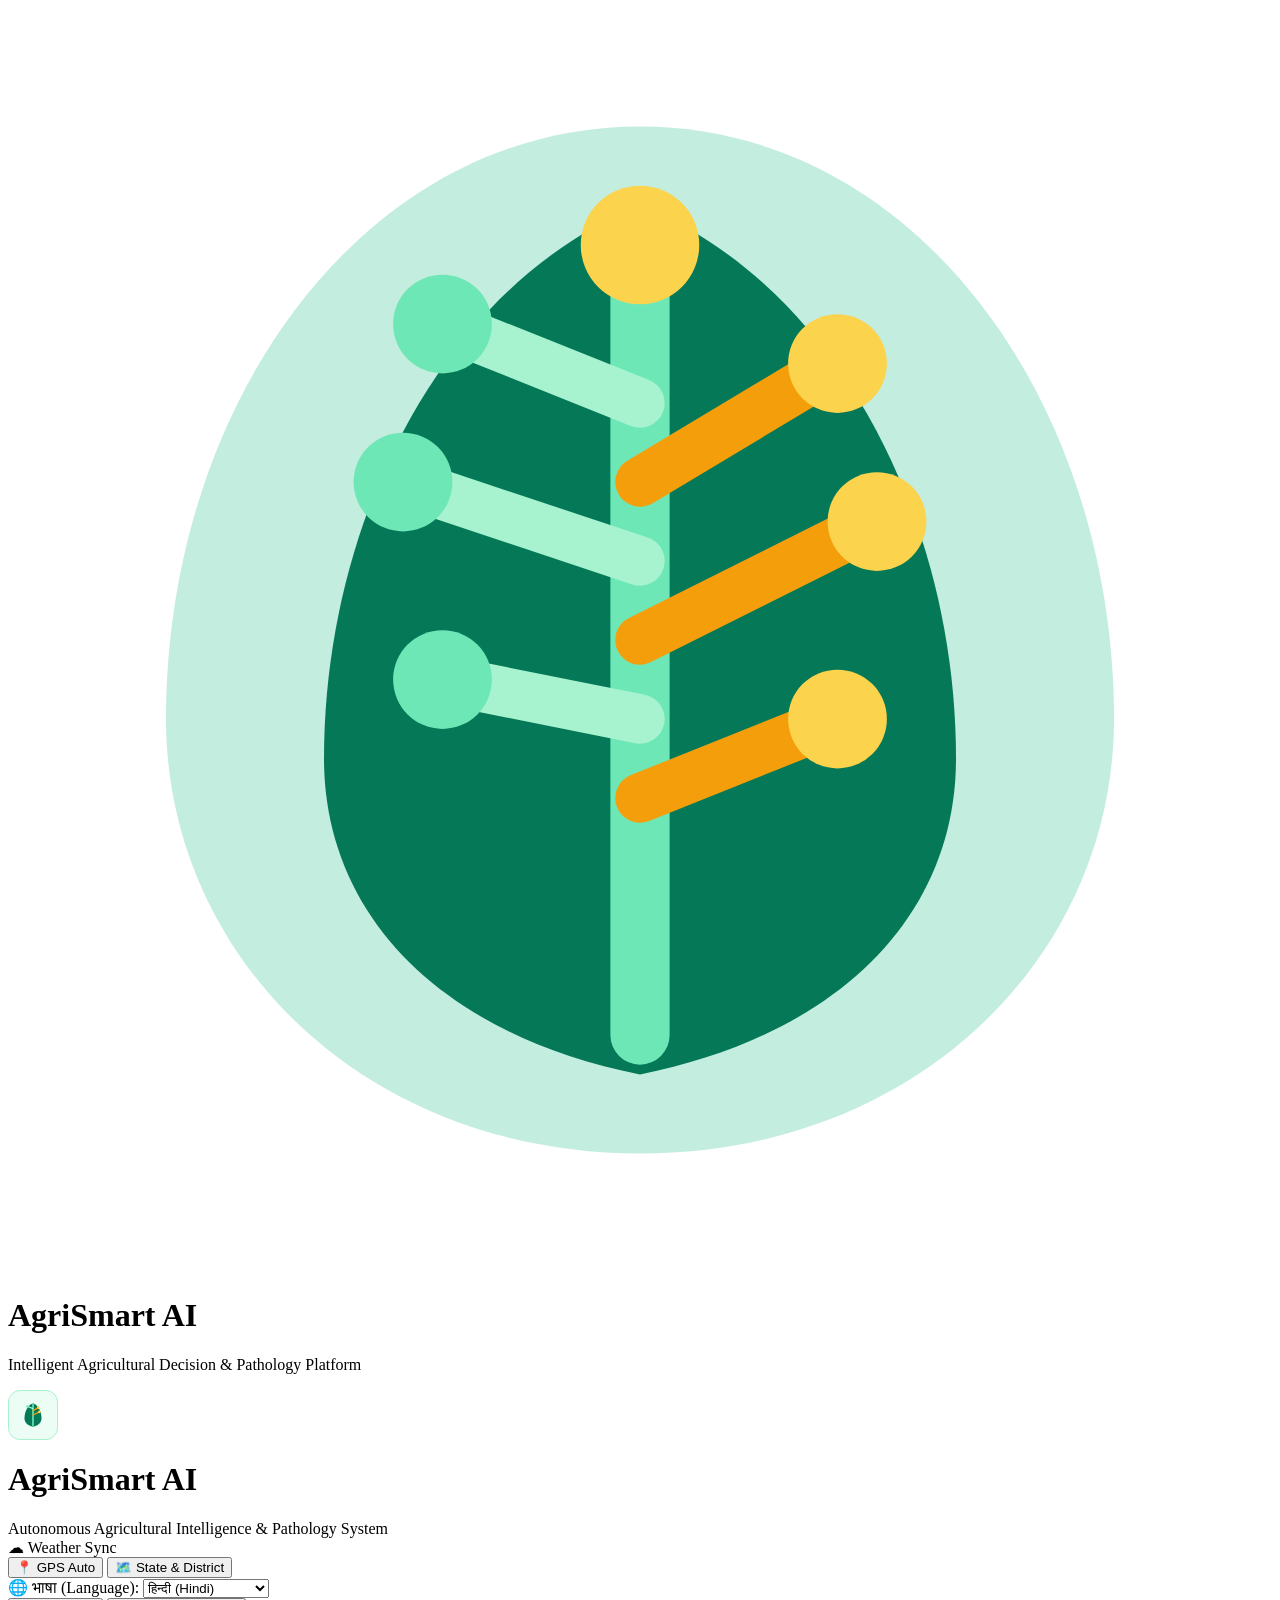
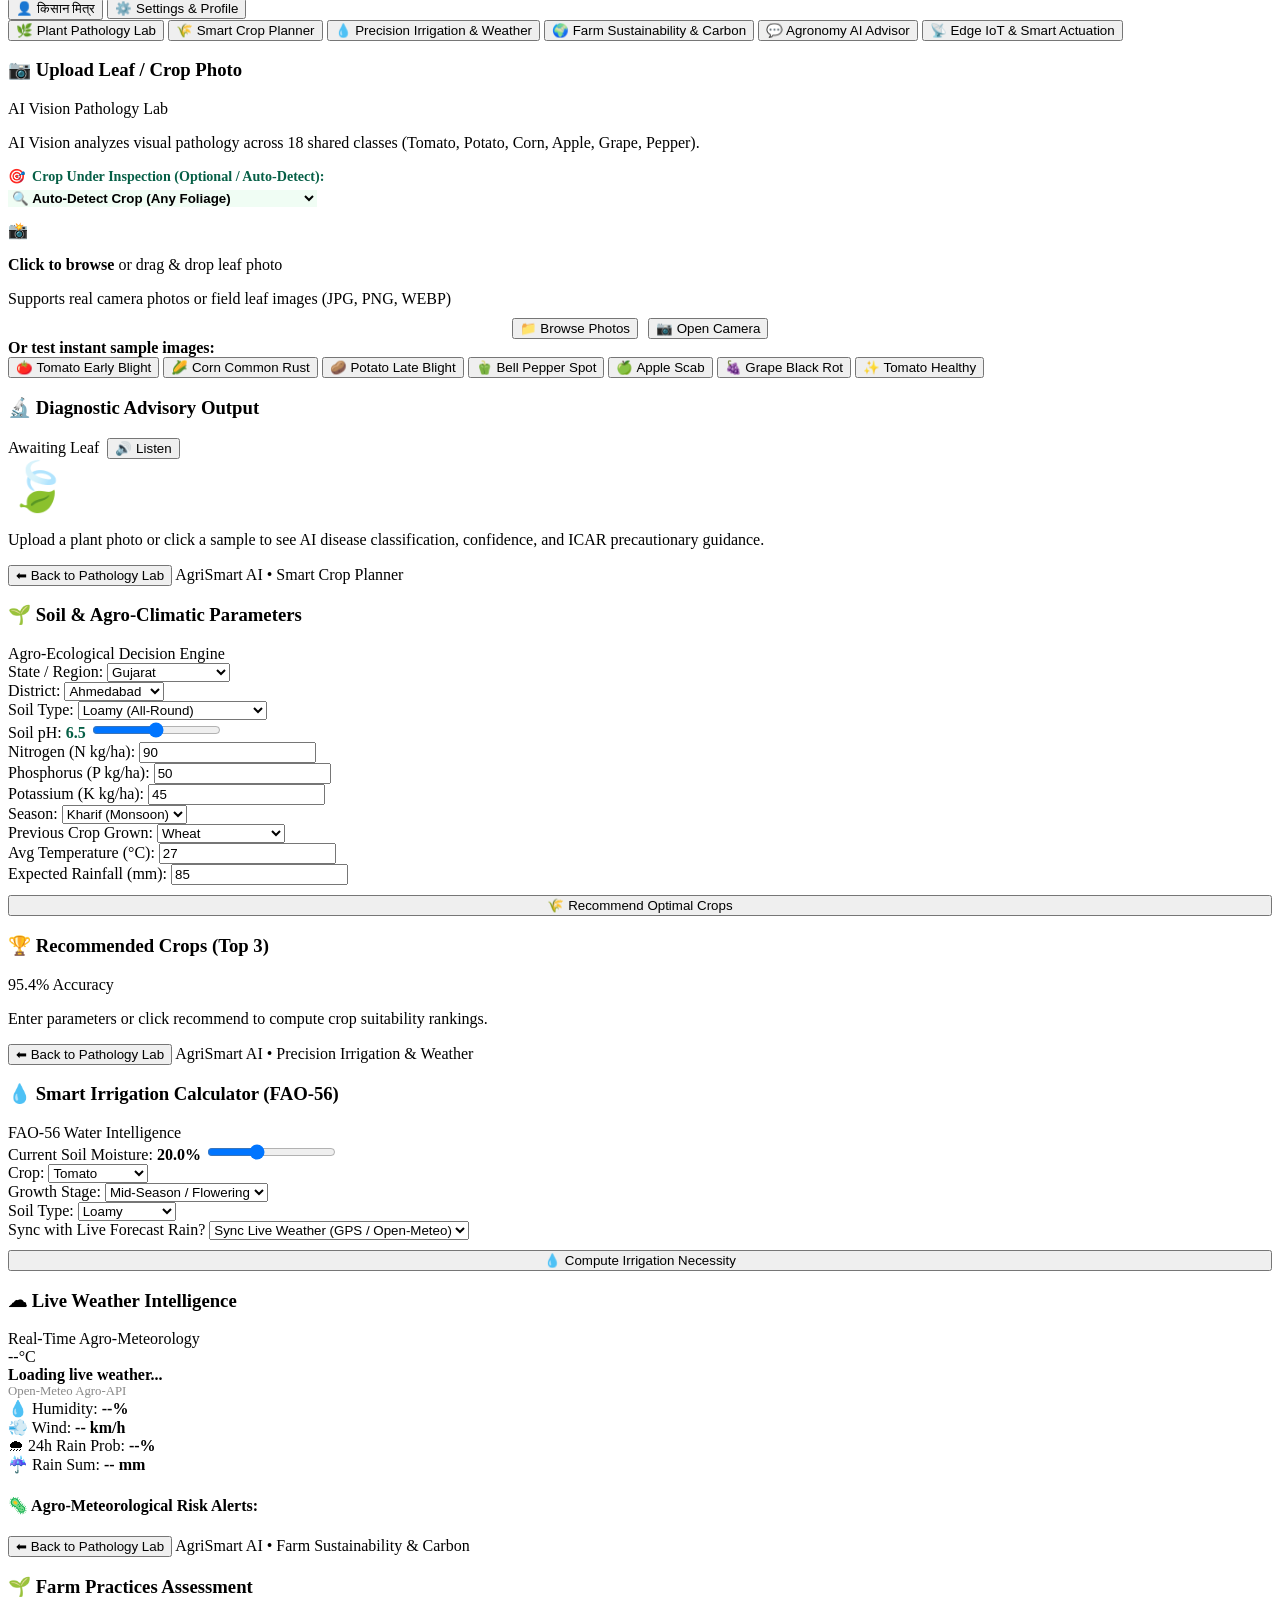
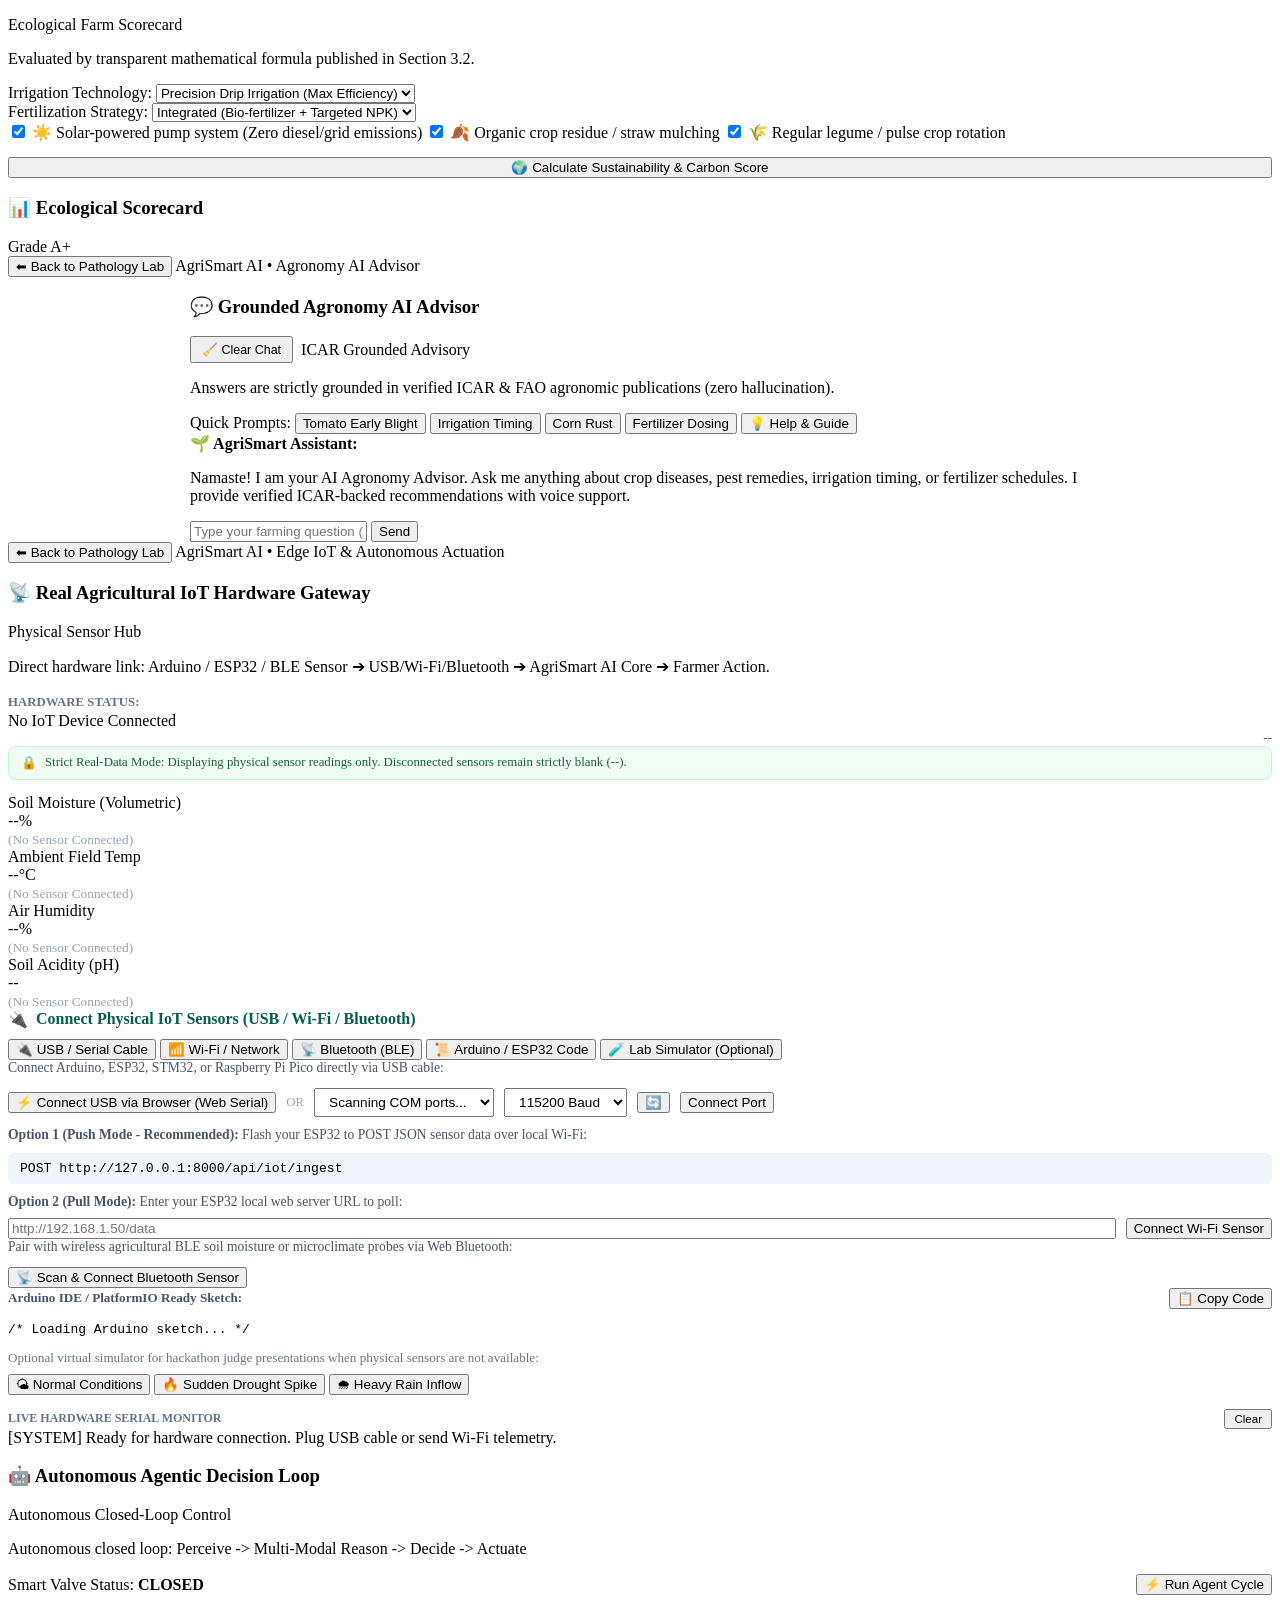
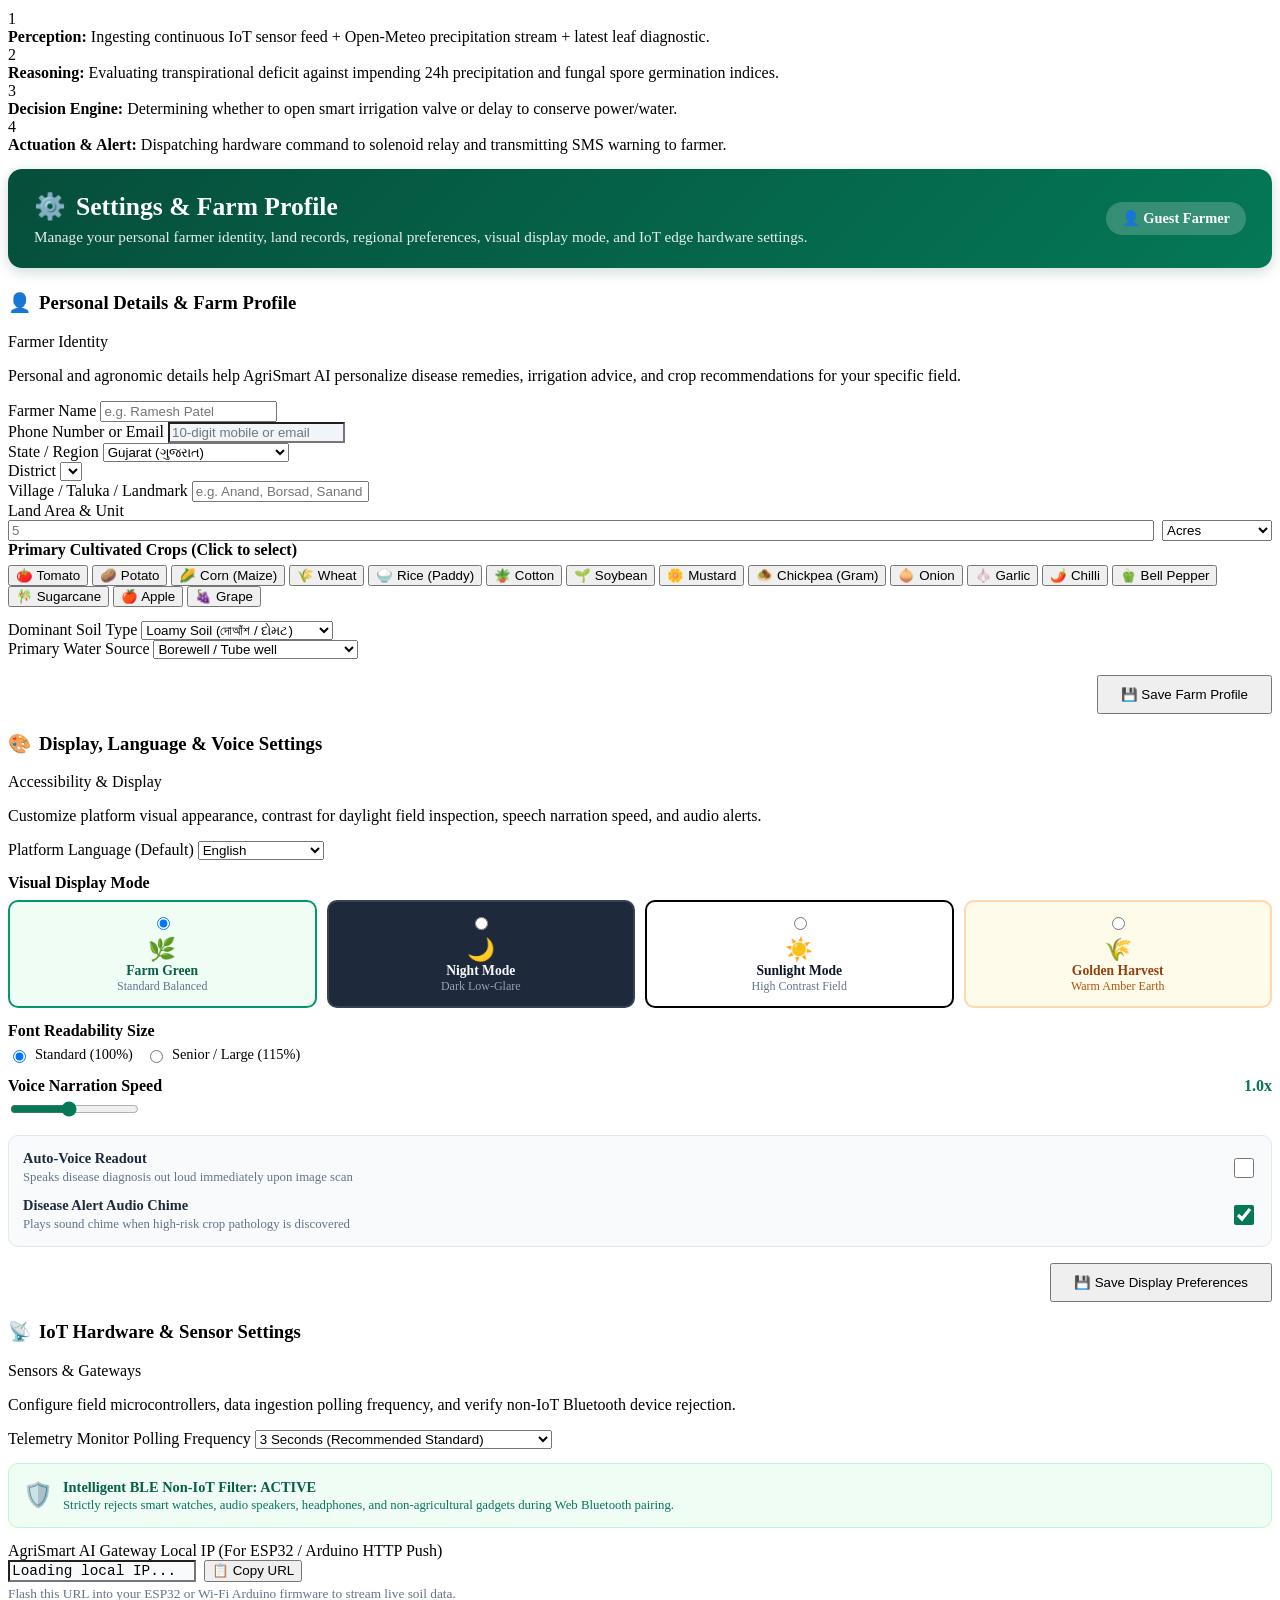
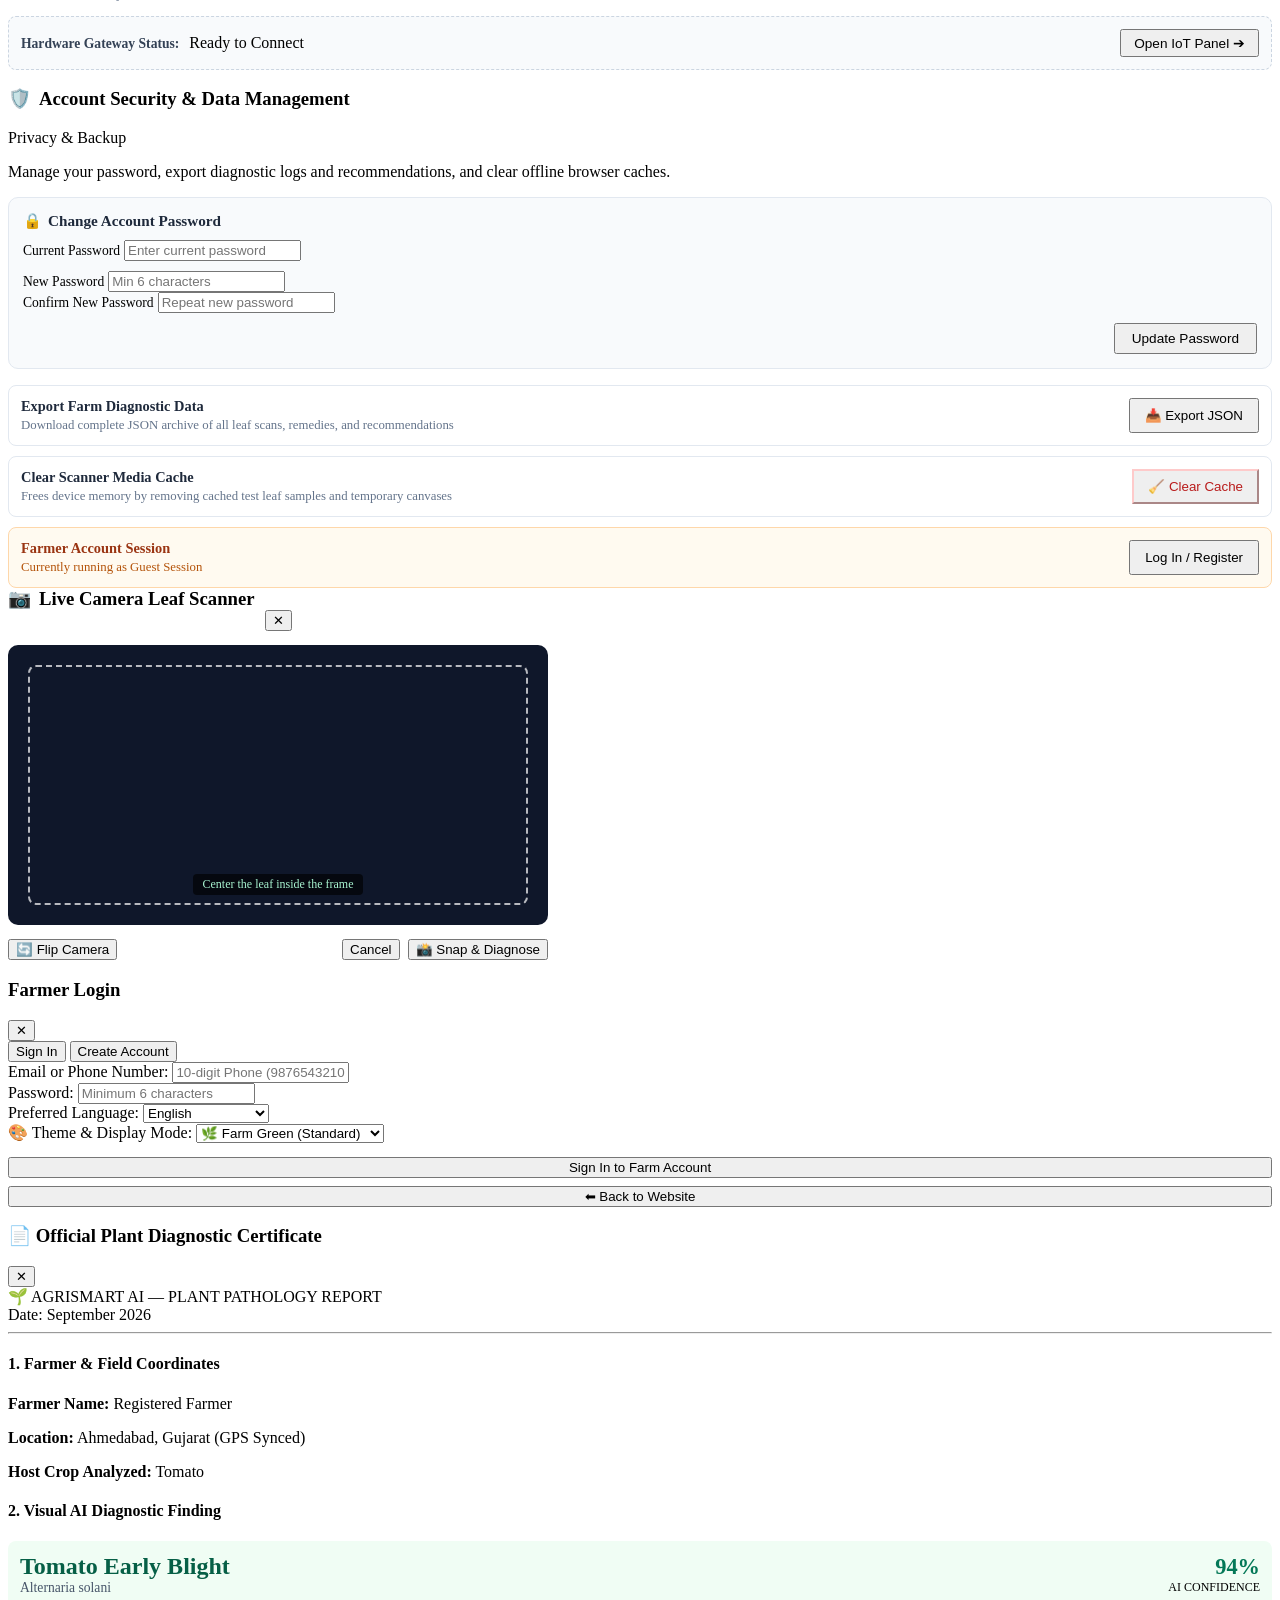
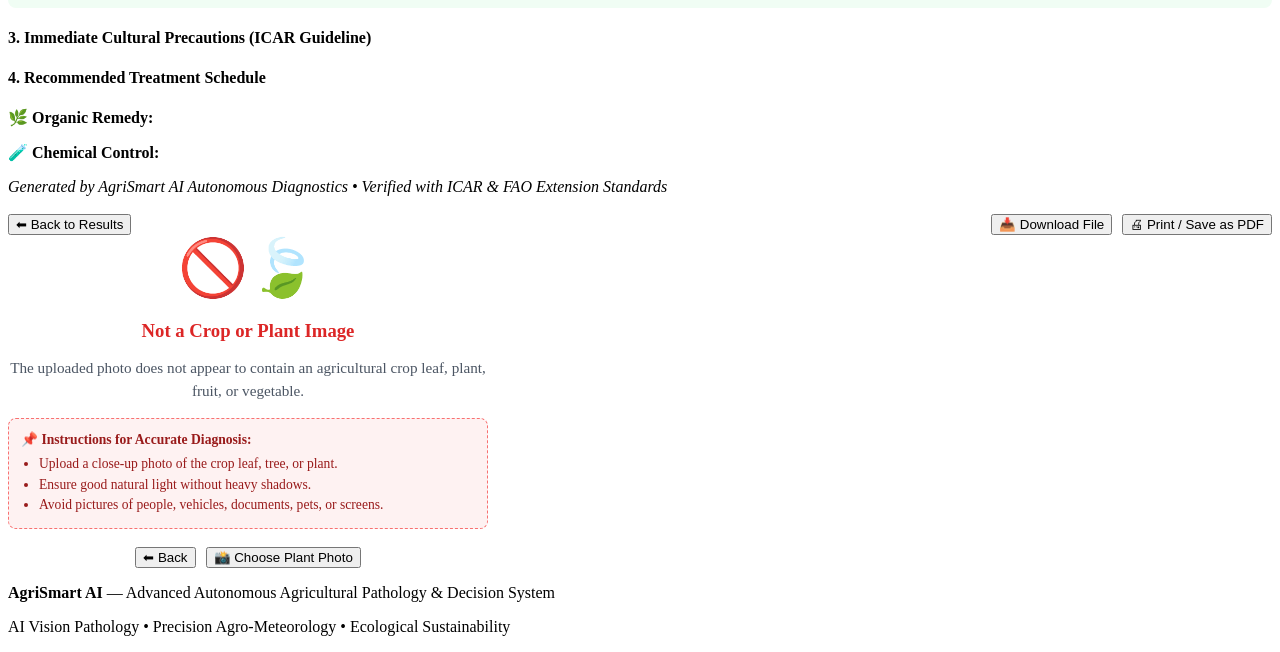
==== commit 92597207: "Revert "feat: modernize UI with centered weather badge, logo icon animation, settings consolidation," ====
--- a/app/static/index.html
+++ b/app/static/index.html
@@ -4,8 +4,6 @@
   <meta charset="UTF-8">
   <meta name="viewport" content="width=device-width, initial-scale=1.0">
   <title>AgriSmart AI - Intelligent Agriculture for a Sustainable Future</title>
-  <link rel="icon" type="image/png" href="/static/images/logo.png">
-  <link rel="apple-touch-icon" href="/static/images/logo.png">
   <link rel="stylesheet" href="/static/css/style.css">
   <link rel="preconnect" href="https://fonts.googleapis.com">
   <link rel="preconnect" href="https://fonts.gstatic.com" crossorigin>
@@ -17,8 +15,25 @@
   <!-- ======================================================== -->
   <div id="splash-screen">
     <div class="splash-content">
-      <div class="splash-logo-wrap" style="width:84px; height:84px; margin:0 auto 16px auto; display:flex; align-items:center; justify-content:center;">
-        <img src="/static/images/logo.png" alt="AgriSmart AI Logo" style="width:84px; height:84px; object-fit:cover; border-radius:50%; box-shadow:0 6px 20px rgba(8,166,108,0.3); border:2px solid #a7f3d0;">
+      <div class="splash-logo-wrap">
+        <svg viewBox="0 0 64 64" fill="none" xmlns="http://www.w3.org/2000/svg">
+          <path d="M32 6C18 6 8 20 8 36C8 48 18 58 32 58C46 58 56 48 56 36C56 20 46 6 32 6Z" fill="#10B981" fill-opacity="0.25"/>
+          <path d="M32 10C22 14 16 26 16 38C16 46 22 52 32 54C42 52 48 46 48 38C48 26 42 14 32 10Z" fill="#047857"/>
+          <path d="M32 12V52" stroke="#6EE7B7" stroke-width="3" stroke-linecap="round"/>
+          <path d="M32 24L42 18" stroke="#F59E0B" stroke-width="2.5" stroke-linecap="round"/>
+          <path d="M32 32L44 26" stroke="#F59E0B" stroke-width="2.5" stroke-linecap="round"/>
+          <path d="M32 40L42 36" stroke="#F59E0B" stroke-width="2.5" stroke-linecap="round"/>
+          <path d="M32 20L22 16" stroke="#A7F3D0" stroke-width="2.5" stroke-linecap="round"/>
+          <path d="M32 28L20 24" stroke="#A7F3D0" stroke-width="2.5" stroke-linecap="round"/>
+          <path d="M32 36L22 34" stroke="#A7F3D0" stroke-width="2.5" stroke-linecap="round"/>
+          <circle cx="32" cy="12" r="3" fill="#FCD34D"/>
+          <circle cx="42" cy="18" r="2.5" fill="#FCD34D"/>
+          <circle cx="44" cy="26" r="2.5" fill="#FCD34D"/>
+          <circle cx="42" cy="36" r="2.5" fill="#FCD34D"/>
+          <circle cx="22" cy="16" r="2.5" fill="#6EE7B7"/>
+          <circle cx="20" cy="24" r="2.5" fill="#6EE7B7"/>
+          <circle cx="22" cy="34" r="2.5" fill="#6EE7B7"/>
+        </svg>
       </div>
       <h1 class="splash-title">AgriSmart AI</h1>
       <p class="splash-subtitle" data-i18n="app_subtitle_clean">Intelligent Agricultural Decision & Pathology Platform</p>
@@ -28,50 +43,96 @@
     </div>
   </div>
 
-  <!-- ======================================================== -->
-  <!-- MAIN AGRI-DASHBOARD (SEO & RESPONSIVE ARCHITECTURE)      -->
-  <!-- ======================================================== -->
-  <section class="agri-dashboard">
-    <!-- Top Navigation Header -->
-    <header class="navbar dashboard-header">
-      <!-- Left: Brand + Official Animated Logo Emblem -->
-      <div class="brand" onclick="switchTab('tab-core')" style="cursor:pointer;" title="AgriSmart AI Home">
-        <div class="brand-icon" title="AgriSmart AI Emblem">
-          <img src="/static/images/logo.png" alt="AgriSmart AI Logo" class="brand-logo-img">
+  <!-- Top Navigation Header -->
+  <header class="navbar">
+    <!-- Left Group: Brand, Live Temperature Badge, Location Switcher -->
+    <div class="nav-left">
+      <div class="nav-brand" onclick="switchTab('tab-core')" style="cursor:pointer;" title="AgriSmart AI Home">
+        <div class="logo-icon" style="background:#ecfdf5; border:1.5px solid #a7f3d0; border-radius:12px; width:48px; height:48px; display:flex; align-items:center; justify-content:center;">
+          <svg viewBox="0 0 64 64" fill="none" style="width:34px; height:34px;" xmlns="http://www.w3.org/2000/svg">
+            <path d="M32 10C22 14 16 26 16 38C16 46 22 52 32 54C42 52 48 46 48 38C48 26 42 14 32 10Z" fill="#047857"/>
+            <path d="M32 12V52" stroke="#6EE7B7" stroke-width="3" stroke-linecap="round"/>
+            <path d="M32 24L42 18" stroke="#F59E0B" stroke-width="2.5" stroke-linecap="round"/>
+            <path d="M32 32L44 26" stroke="#F59E0B" stroke-width="2.5" stroke-linecap="round"/>
+            <path d="M32 20L22 16" stroke="#A7F3D0" stroke-width="2.5" stroke-linecap="round"/>
+            <circle cx="42" cy="18" r="2.5" fill="#FCD34D"/>
+            <circle cx="44" cy="26" r="2.5" fill="#FCD34D"/>
+            <circle cx="22" cy="16" r="2.5" fill="#6EE7B7"/>
+          </svg>
         </div>
         <div>
-          <h1 data-i18n="app_title" style="font-size:1.35rem; font-weight:800; color:var(--text); margin:0;">AgriSmart AI</h1>
-          <p class="subtext" data-i18n="app_subtitle" style="margin:0; font-size:0.8rem; color:var(--text-muted); line-height:1.2;">Autonomous Agricultural Intelligence & Pathology System</p>
-        </div>
-      </div>
-
-      <!-- Center: Real-time Weather & Location Badge -->
-      <div class="status-badges header-center">
-        <span class="status-badge weather" id="live-weather-badge">☁ Weather Sync</span>
-      </div>
-
-      <!-- Right: Single Dedicated Settings & Profile Button -->
-      <div class="header-right">
-        <button class="btn btn-settings-header" id="btn-settings-header" onclick="switchTab('tab-settings')" title="Farm Settings, Identity, GPS & Regional Controls">
-          <span>⚙️</span> <span data-i18n="nav_settings">Settings & Profile</span>
+          <h1 data-i18n="app_title">AgriSmart AI</h1>
+          <span class="subtext" data-i18n="app_subtitle">Autonomous Agricultural Intelligence & Pathology System</span>
+        </div>
+      </div>
+
+      <!-- Temperature & Live Weather Badge (Left Side) -->
+      <span class="badge badge-success" id="live-weather-badge">☁ Weather Sync</span>
+
+      <!-- Location Control Bar (Left Side: GPS vs Manual State/District) -->
+      <div class="location-control-bar">
+        <button class="loc-mode-btn active" id="btn-loc-gps" onclick="setLocMode('gps')">
+          <span>📍</span> <span data-i18n="loc_gps_mode">GPS Auto</span>
         </button>
-      </div>
-    </header>
-
-    <!-- Main Container -->
-    <div class="container">
-      <!-- Module Tabs / Agri Nav -->
-      <nav class="agri-nav tabs-nav">
-        <button class="tab-btn active" onclick="switchTab('tab-core')" data-i18n="tab_disease">🌱 Plant Pathology Lab</button>
-        <button class="tab-btn" onclick="switchTab('tab-crop')" data-i18n="tab_crop">🌾 Smart Crop Planner</button>
-        <button class="tab-btn" onclick="switchTab('tab-irrigation')" data-i18n="tab_irrigation">💧 Precision Irrigation & Weather</button>
-        <button class="tab-btn" onclick="switchTab('tab-sustainability')" data-i18n="tab_sustainability">🌍 Farm Sustainability & Carbon</button>
-        <button class="tab-btn" onclick="switchTab('tab-assistant')" data-i18n="tab_assistant">💬 Agronomy AI Advisor</button>
-        <button class="tab-btn" onclick="switchTab('tab-iot')" data-i18n="tab_iot">📡 Edge IoT & Smart Actuation</button>
-        <button class="tab-btn" onclick="switchTab('tab-settings')" data-i18n="nav_settings">⚙️ Settings & Farm Profile</button>
-        <!-- Benchmark & Field Validation hidden from farmer UI per user request -->
-        <button class="tab-btn" onclick="switchTab('tab-report')" data-i18n="tab_report" style="display:none !important;" aria-hidden="true">📊 Benchmark & Field Validation</button>
-      </nav>
+        <button class="loc-mode-btn" id="btn-loc-manual" onclick="setLocMode('manual')">
+          <span>🗺️</span> <span data-i18n="loc_manual_mode">State & District</span>
+        </button>
+        <div class="manual-loc-wrap" id="manual-loc-inputs" style="display:none;">
+          <select id="sel-state" class="manual-loc-select" onchange="onStateChanged(this.value)">
+            <option value="Gujarat">Gujarat (ગુજરાત)</option>
+            <option value="Maharashtra">Maharashtra (महाराष्ट्र)</option>
+            <option value="Punjab">Punjab (ਪੰਜਾਬ)</option>
+            <option value="Haryana">Haryana (हरियाणा)</option>
+            <option value="Rajasthan">Rajasthan (राजस्थान)</option>
+            <option value="Uttar Pradesh">Uttar Pradesh (उत्तर प्रदेश)</option>
+            <option value="Madhya Pradesh">Madhya Pradesh (मध्य प्रदेश)</option>
+            <option value="Karnataka">Karnataka (ಕರ್ನಾಟಕ)</option>
+          </select>
+          <select id="sel-district" class="manual-loc-select" onchange="onDistrictChanged(this.value)">
+            <!-- Populated dynamically via JS -->
+          </select>
+        </div>
+      </div>
+    </div>
+
+    <!-- Right Group: Global Language, Farmer Account, and Single Settings & Profile Button -->
+    <div class="nav-right">
+      <!-- Global Language Switcher -->
+      <div class="lang-bar">
+        <span class="lang-label" data-i18n="language_label">🌐 भाषा (Language):</span>
+        <select id="global-lang-select" class="lang-select" onchange="changeGlobalLanguage(this.value)">
+          <option value="hi" selected>हिन्दी (Hindi)</option>
+          <option value="gu">ગુજરાતી (Gujarati)</option>
+          <option value="mr">मराठी (Marathi)</option>
+          <option value="en">English</option>
+        </select>
+      </div>
+
+      <!-- User Account Action Button (Auto-Remembered / No Mandatory Login) -->
+      <button class="btn btn-auth" id="btn-auth-action" onclick="openAuthModal()">
+        <span id="auth-btn-icon">👤</span> <span id="auth-btn-text" data-i18n="nav_account">किसान मित्र</span>
+      </button>
+
+      <!-- Single Dedicated Settings & Profile Button on the Far Right Side -->
+      <button class="btn btn-settings-header" id="btn-settings-header" onclick="switchTab('tab-settings')" title="Website & Farm Settings">
+        <span>⚙️</span> <span data-i18n="nav_settings">Settings & Profile</span>
+      </button>
+    </div>
+  </header>
+
+  <!-- Main Container -->
+  <div class="container">
+    <!-- Module Tabs -->
+    <nav class="tabs-nav">
+      <button class="tab-btn active" onclick="switchTab('tab-core')" data-i18n="tab_disease">🌿 Plant Pathology Lab</button>
+      <button class="tab-btn" onclick="switchTab('tab-crop')" data-i18n="tab_crop">🌾 Smart Crop Planner</button>
+      <button class="tab-btn" onclick="switchTab('tab-irrigation')" data-i18n="tab_irrigation">💧 Precision Irrigation & Weather</button>
+      <button class="tab-btn" onclick="switchTab('tab-sustainability')" data-i18n="tab_sustainability">🌍 Farm Sustainability & Carbon</button>
+      <button class="tab-btn" onclick="switchTab('tab-assistant')" data-i18n="tab_assistant">💬 Agronomy AI Advisor</button>
+      <button class="tab-btn" onclick="switchTab('tab-iot')" data-i18n="tab_iot">📡 Edge IoT & Smart Actuation</button>
+      <!-- Benchmark & Field Validation hidden from farmer UI per user request -->
+      <button class="tab-btn" onclick="switchTab('tab-report')" data-i18n="tab_report" style="display:none !important;" aria-hidden="true">📊 Benchmark & Field Validation</button>
+    </nav>
 
     <!-- ======================================================== -->
     <!-- TAB 1: Plant Pathology Lab (Vision Disease Diagnosis)   -->
@@ -627,26 +688,25 @@
         </button>
         <span class="tab-crumb">AgriSmart AI • Agronomy AI Advisor</span>
       </div>
-      <div class="advisor-card" style="max-width:900px; margin:0 auto;">
-        <div class="advisor-heading">
-          <div style="display:flex; align-items:center; gap:8px;">
-            <span>🌿</span> <span data-i18n="assistant_title">Grounded Agronomy AI Advisor</span>
-          </div>
+      <div class="card" style="max-width:900px; margin:0 auto;">
+        <div class="card-header">
+          <h3 data-i18n="assistant_title">💬 Grounded Agronomy AI Advisor</h3>
           <div style="display:flex; align-items:center; gap:8px;">
             <button type="button" class="btn btn-secondary btn-sm" onclick="clearChatMessages()" style="padding:4px 10px; font-size:0.78rem;" title="Reset chat history">
               🧹 <span data-i18n="btn_clear_chat">Clear Chat</span>
             </button>
-            <span class="icar-badge" data-i18n="tag_bonus_e">ICAR Grounded Advisory</span>
-          </div>
-        </div>
-        <p class="card-desc" style="margin-top:8px; color:var(--text-muted); font-size:0.9rem;" data-i18n="assistant_desc">Answers are strictly grounded in verified ICAR & FAO agronomic publications (zero hallucination).</p>
-
-        <div class="quick-prompts">
-          <button type="button" onclick="askQuick('How do I treat Early Blight on tomatoes?')">Tomato Early Blight</button>
-          <button type="button" onclick="askQuick('When should I delay irrigation?')">Irrigation Timing</button>
-          <button type="button" onclick="askQuick('What is the organic treatment for rust?')">Corn Rust</button>
-          <button type="button" onclick="askQuick('How can I reduce chemical fertilizer usage?')">Fertilizer Dosing</button>
-          <button type="button" onclick="askQuick('Help: What can you do?')">💡 Help & Guide</button>
+            <span class="tag tag-bonus" data-i18n="tag_bonus_e">ICAR Grounded Advisory</span>
+          </div>
+        </div>
+        <p class="card-desc" data-i18n="assistant_desc">Answers are strictly grounded in verified ICAR & FAO agronomic publications (zero hallucination).</p>
+
+        <div class="quick-questions">
+          <span data-i18n="quick_prompts_title">Quick Prompts:</span>
+          <button class="chip" onclick="askQuick('How do I treat Early Blight on tomatoes?')">Tomato Early Blight</button>
+          <button class="chip" onclick="askQuick('When should I delay irrigation?')">Irrigation Timing</button>
+          <button class="chip" onclick="askQuick('What is the organic treatment for rust?')">Corn Rust</button>
+          <button class="chip" onclick="askQuick('How can I reduce chemical fertilizer usage?')">Fertilizer Dosing</button>
+          <button class="chip" onclick="askQuick('Help: What can you do?')">💡 Help & Guide</button>
         </div>
 
         <div class="chat-window" id="chat-window">
@@ -935,87 +995,6 @@
           </div>
           <div id="settings-user-badge-pill" style="background:rgba(255,255,255,0.2); padding:8px 16px; border-radius:20px; font-size:0.9rem; font-weight:600; backdrop-filter:blur(4px);">
             👤 <span id="settings-pill-name">Guest Farmer</span>
-          </div>
-        </div>
-      </div>
-
-      <!-- FARMER QUICK ACCESS HUB: PROFILE, LANGUAGE, GPS & REGION -->
-      <div class="card settings-quick-hub" style="margin-bottom: 24px; border: 1.5px solid #a7f3d0; background: #ffffff; border-radius: 16px; box-shadow: 0 4px 18px rgba(6, 78, 59, 0.06); padding: 22px;">
-        <div class="card-header" style="border-bottom: 1px solid #e2e8f0; padding-bottom: 12px; margin-bottom: 18px;">
-          <h3 style="display:flex; align-items:center; gap:8px; margin:0; color:#065f46;">
-            <span>⚡</span> <span data-i18n="set_quick_hub_title">Quick Access: Identity, Regional Language & Location Sync</span>
-          </h3>
-          <span class="tag tag-core" data-i18n="tag_core">Instant Controls</span>
-        </div>
-        
-        <div style="display:grid; grid-template-columns: repeat(auto-fit, minmax(280px, 1fr)); gap: 18px;">
-          <!-- 1. Farmer Account & Profile -->
-          <div style="background:#f8fafc; border:1px solid #e2e8f0; border-radius:12px; padding:16px; display:flex; flex-direction:column; justify-content:space-between;">
-            <div>
-              <div style="display:flex; justify-content:space-between; align-items:center; margin-bottom:8px;">
-                <h4 style="margin:0; font-size:0.98rem; color:#1e293b; display:flex; align-items:center; gap:6px;">
-                  <span>👤</span> <span data-i18n="nav_account">Farmer Profile & Account</span>
-                </h4>
-                <span id="auth-status-indicator" style="font-size:0.75rem; background:#ecfdf5; color:#059669; padding:2px 8px; border-radius:12px; font-weight:600;">Active</span>
-              </div>
-              <p style="font-size:0.83rem; color:#64748b; margin:0 0 14px 0;" data-i18n="set_hub_profile_desc">Access farmer login, switch credentials, or verify your saved land and crop data.</p>
-            </div>
-            <button class="btn btn-auth" id="btn-auth-action" onclick="openAuthModal()" style="width:100%; justify-content:center; padding:10px 16px; font-weight:600;">
-              <span id="auth-btn-icon">👤</span> <span id="auth-btn-text" data-i18n="nav_account">किसान मित्र</span>
-            </button>
-          </div>
-
-          <!-- 2. Platform Language Switcher -->
-          <div style="background:#f8fafc; border:1px solid #e2e8f0; border-radius:12px; padding:16px; display:flex; flex-direction:column; justify-content:space-between;">
-            <div>
-              <h4 style="margin:0 0 8px 0; font-size:0.98rem; color:#1e293b; display:flex; align-items:center; gap:6px;">
-                <span>🌐</span> <span data-i18n="language_label">भाषा (Platform Language)</span>
-              </h4>
-              <p style="font-size:0.83rem; color:#64748b; margin:0 0 14px 0;" data-i18n="set_hub_lang_desc">Real-time vernacular translation across all modules, alerts, and speech synthesis.</p>
-            </div>
-            <div class="lang-bar" style="margin:0; width:100%;">
-              <select id="global-lang-select" class="lang-select form-control" style="width:100%; font-weight:600; font-size:0.92rem; border:1.5px solid #08a66c; border-radius:8px; padding:8px 12px; background:#f0fdf4; color:#064e3b;" onchange="changeGlobalLanguage(this.value)">
-                <option value="hi" selected>हिन्दी (Hindi)</option>
-                <option value="gu">ગુજરાતી (Gujarati)</option>
-                <option value="mr">मराठी (Marathi)</option>
-                <option value="en">English</option>
-              </select>
-            </div>
-          </div>
-
-          <!-- 3. GPS & State/District Location Controls -->
-          <div style="background:#f8fafc; border:1px solid #e2e8f0; border-radius:12px; padding:16px; display:flex; flex-direction:column; justify-content:space-between;">
-            <div>
-              <h4 style="margin:0 0 8px 0; font-size:0.98rem; color:#1e293b; display:flex; align-items:center; gap:6px;">
-                <span>📍</span> <span data-i18n="loc_control_title">Field Location & Weather Sync</span>
-              </h4>
-              <p style="font-size:0.83rem; color:#64748b; margin:0 0 12px 0;" data-i18n="loc_control_desc">Auto GPS detection or manual State & District selection.</p>
-            </div>
-            <div>
-              <div class="location-control-bar" style="display:flex; gap:8px; margin-bottom:8px;">
-                <button class="loc-mode-btn active" id="btn-loc-gps" onclick="setLocMode('gps')" style="flex:1; justify-content:center;">
-                  <span>📍</span> <span data-i18n="loc_gps_mode">GPS Auto</span>
-                </button>
-                <button class="loc-mode-btn" id="btn-loc-manual" onclick="setLocMode('manual')" style="flex:1; justify-content:center;">
-                  <span>🗺️</span> <span data-i18n="loc_manual_mode">State & District</span>
-                </button>
-              </div>
-              <div class="manual-loc-wrap" id="manual-loc-inputs" style="display:none; flex-direction:column; gap:8px; margin-top:8px;">
-                <select id="sel-state" class="manual-loc-select form-control" onchange="onStateChanged(this.value)" style="font-size:0.88rem; padding:6px 10px;">
-                  <option value="Gujarat">Gujarat (ગુજરાત)</option>
-                  <option value="Maharashtra">Maharashtra (महाराष्ट्र)</option>
-                  <option value="Punjab">Punjab (ਪੰਜਾਬ)</option>
-                  <option value="Haryana">Haryana (हरियाणा)</option>
-                  <option value="Rajasthan">Rajasthan (राजस्थान)</option>
-                  <option value="Uttar Pradesh">Uttar Pradesh (उत्तर प्रदेश)</option>
-                  <option value="Madhya Pradesh">Madhya Pradesh (मध्य प्रदेश)</option>
-                  <option value="Karnataka">Karnataka (ಕರ್ನಾಟಕ)</option>
-                </select>
-                <select id="sel-district" class="manual-loc-select form-control" onchange="onDistrictChanged(this.value)" style="font-size:0.88rem; padding:6px 10px;">
-                  <!-- Populated dynamically via JS -->
-                </select>
-              </div>
-            </div>
           </div>
         </div>
       </div>
@@ -1380,7 +1359,6 @@
       </div>
     </section>
   </div>
-  </section> <!-- agri-dashboard -->
 
   <!-- ======================================================== -->
   <!-- MODAL 0: LIVE FIELD CAMERA VIEWFINDER (Mobile / Webcam)   -->
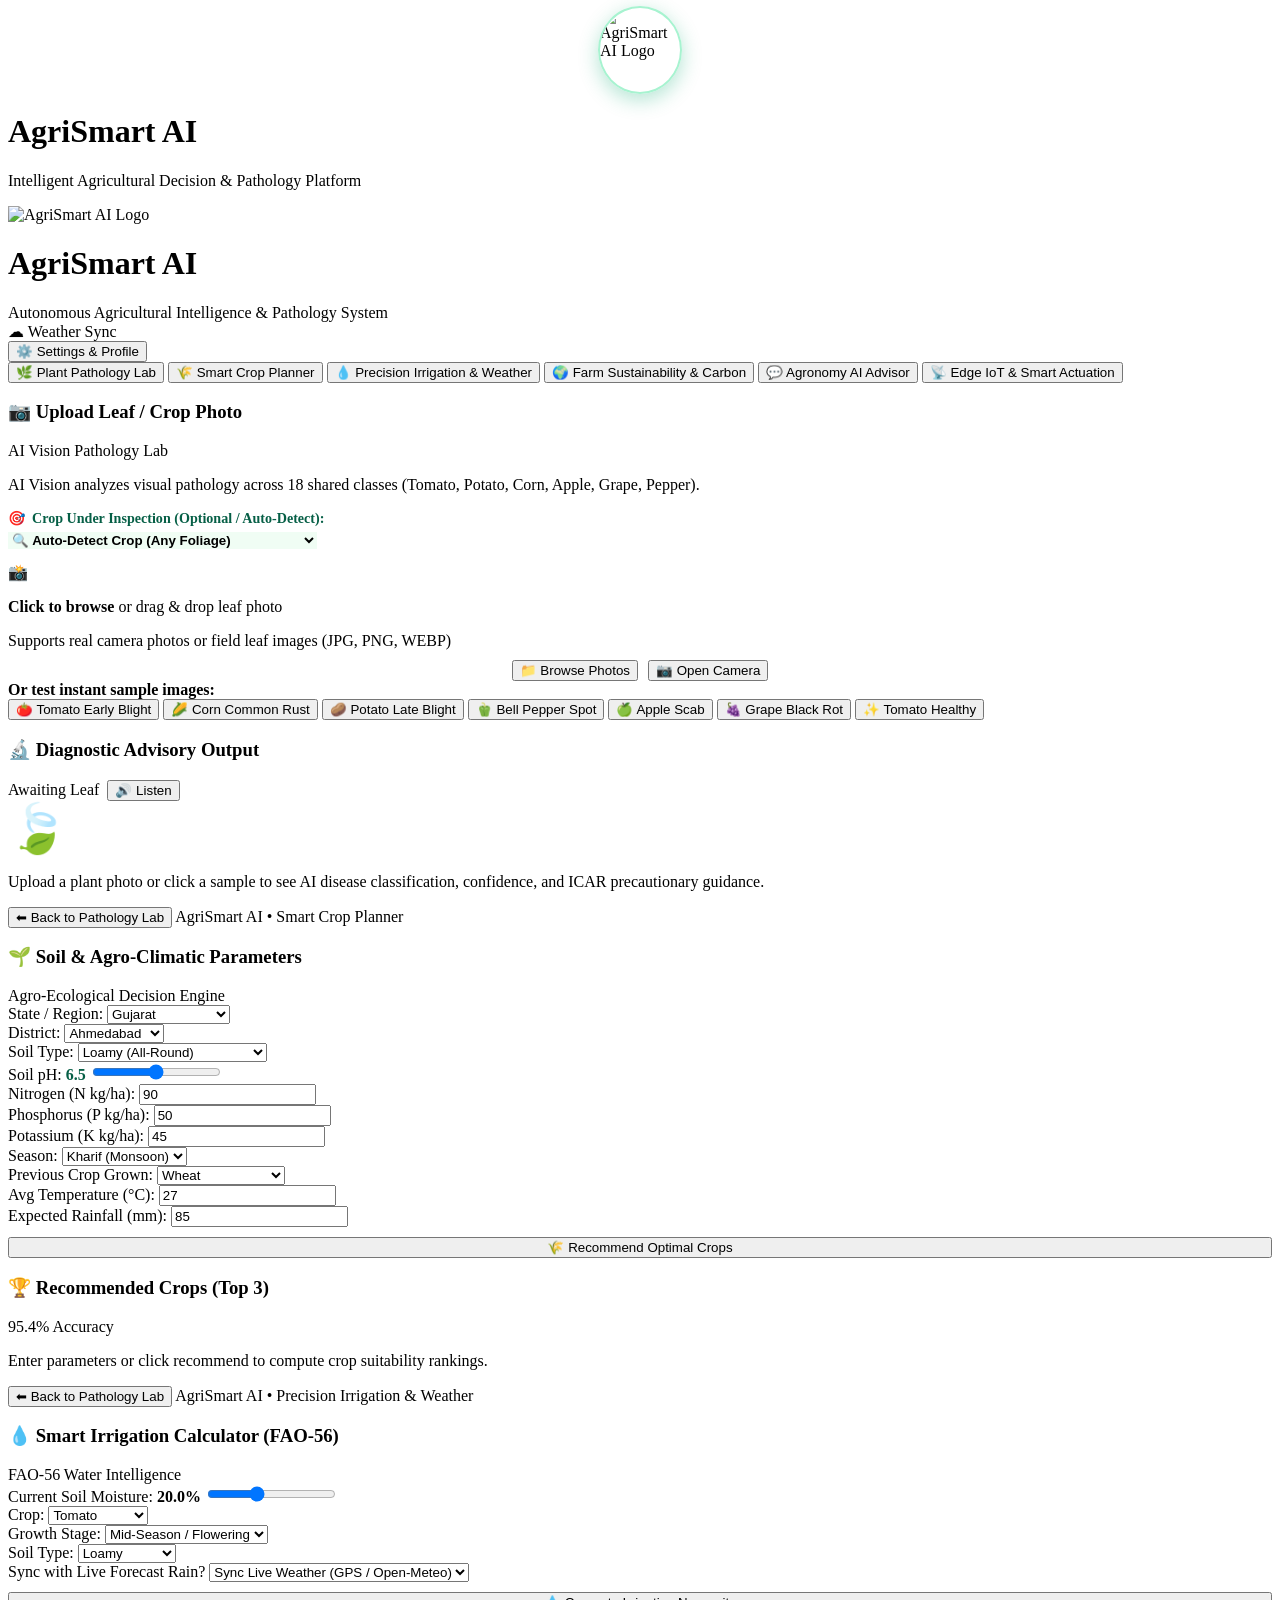
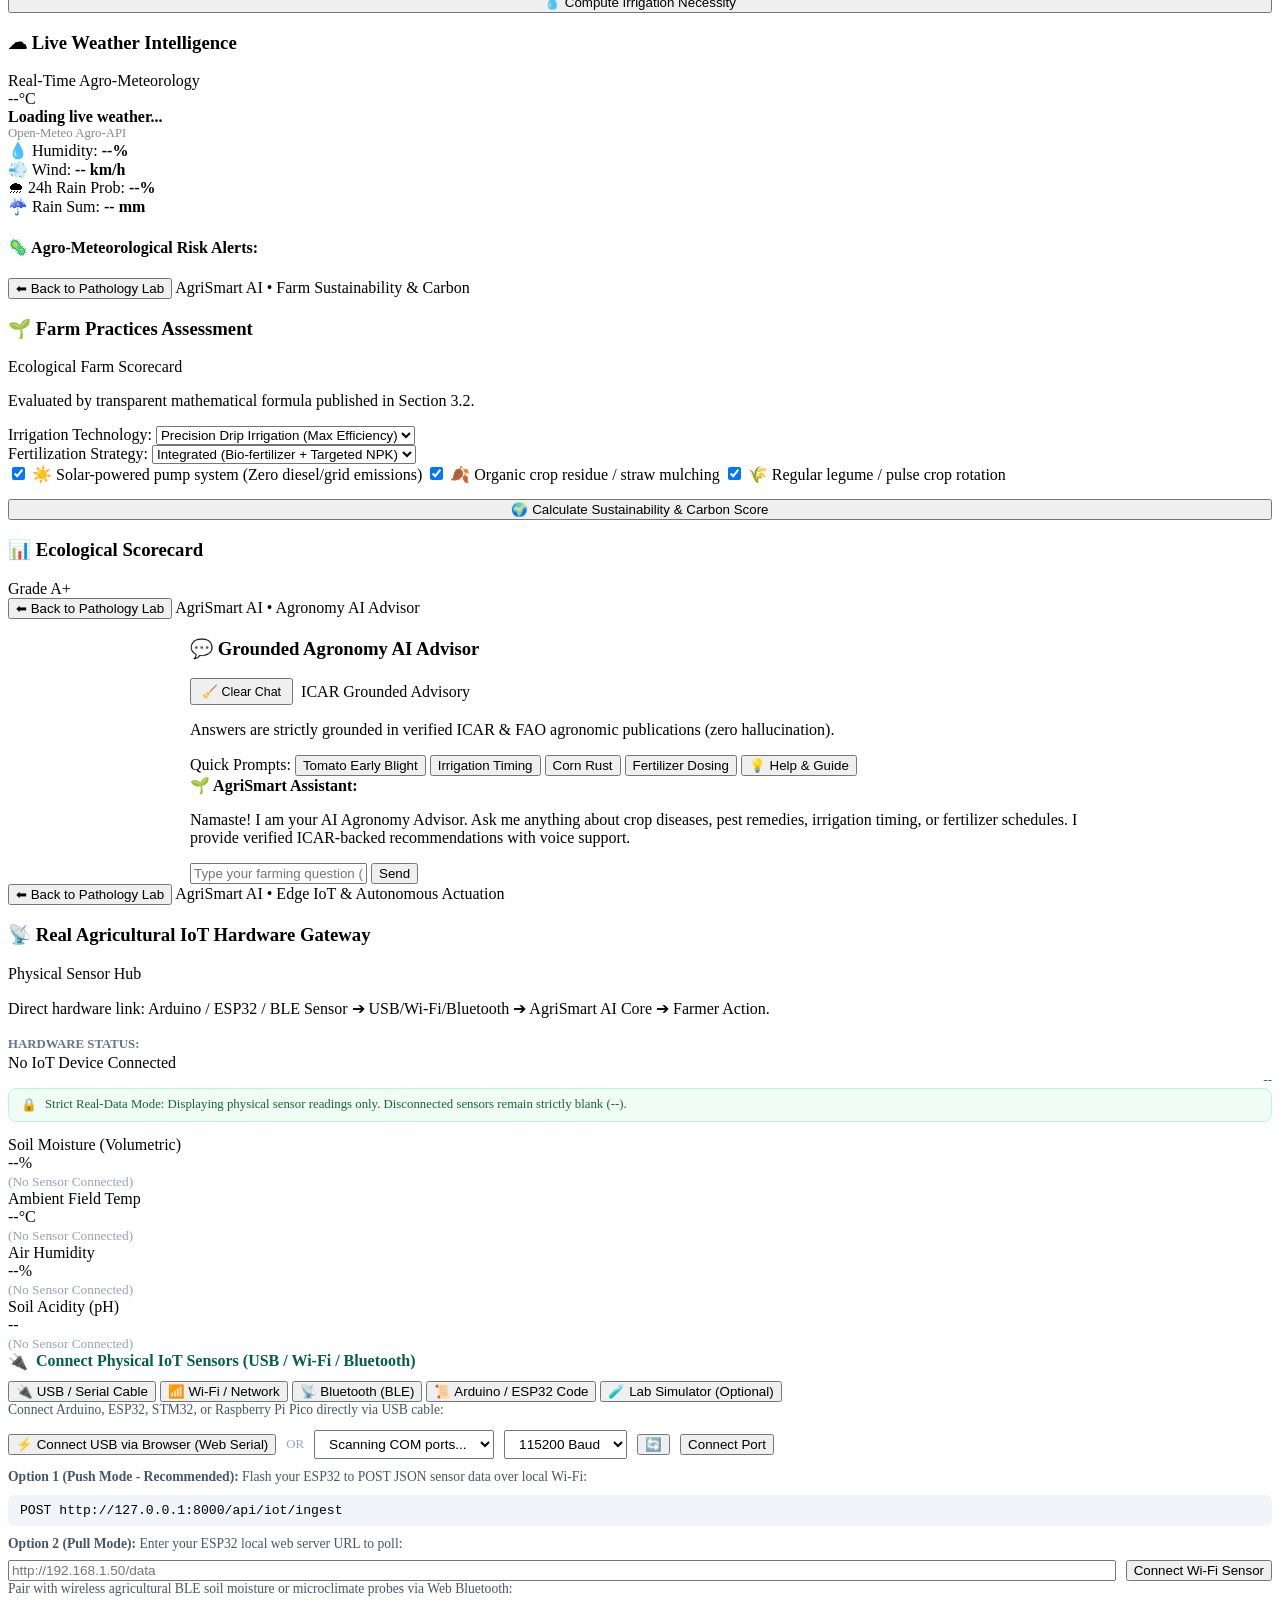
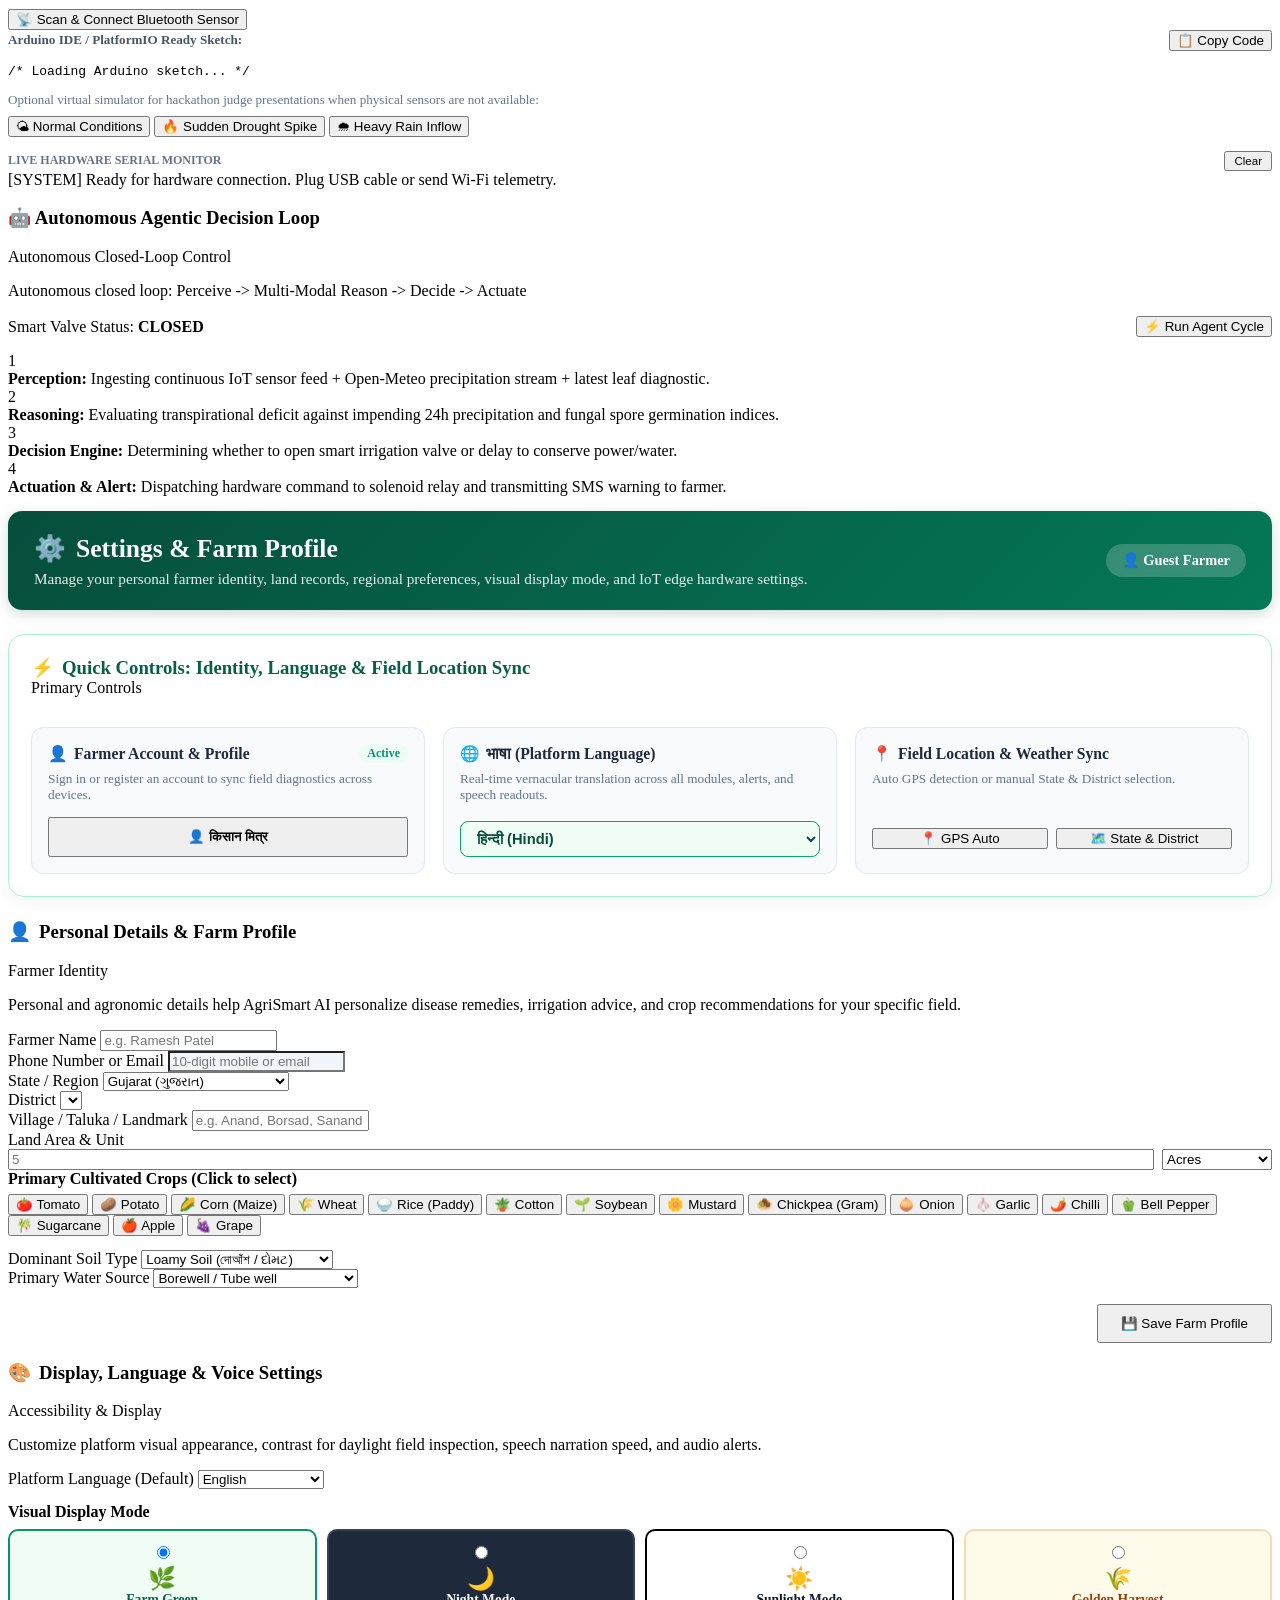
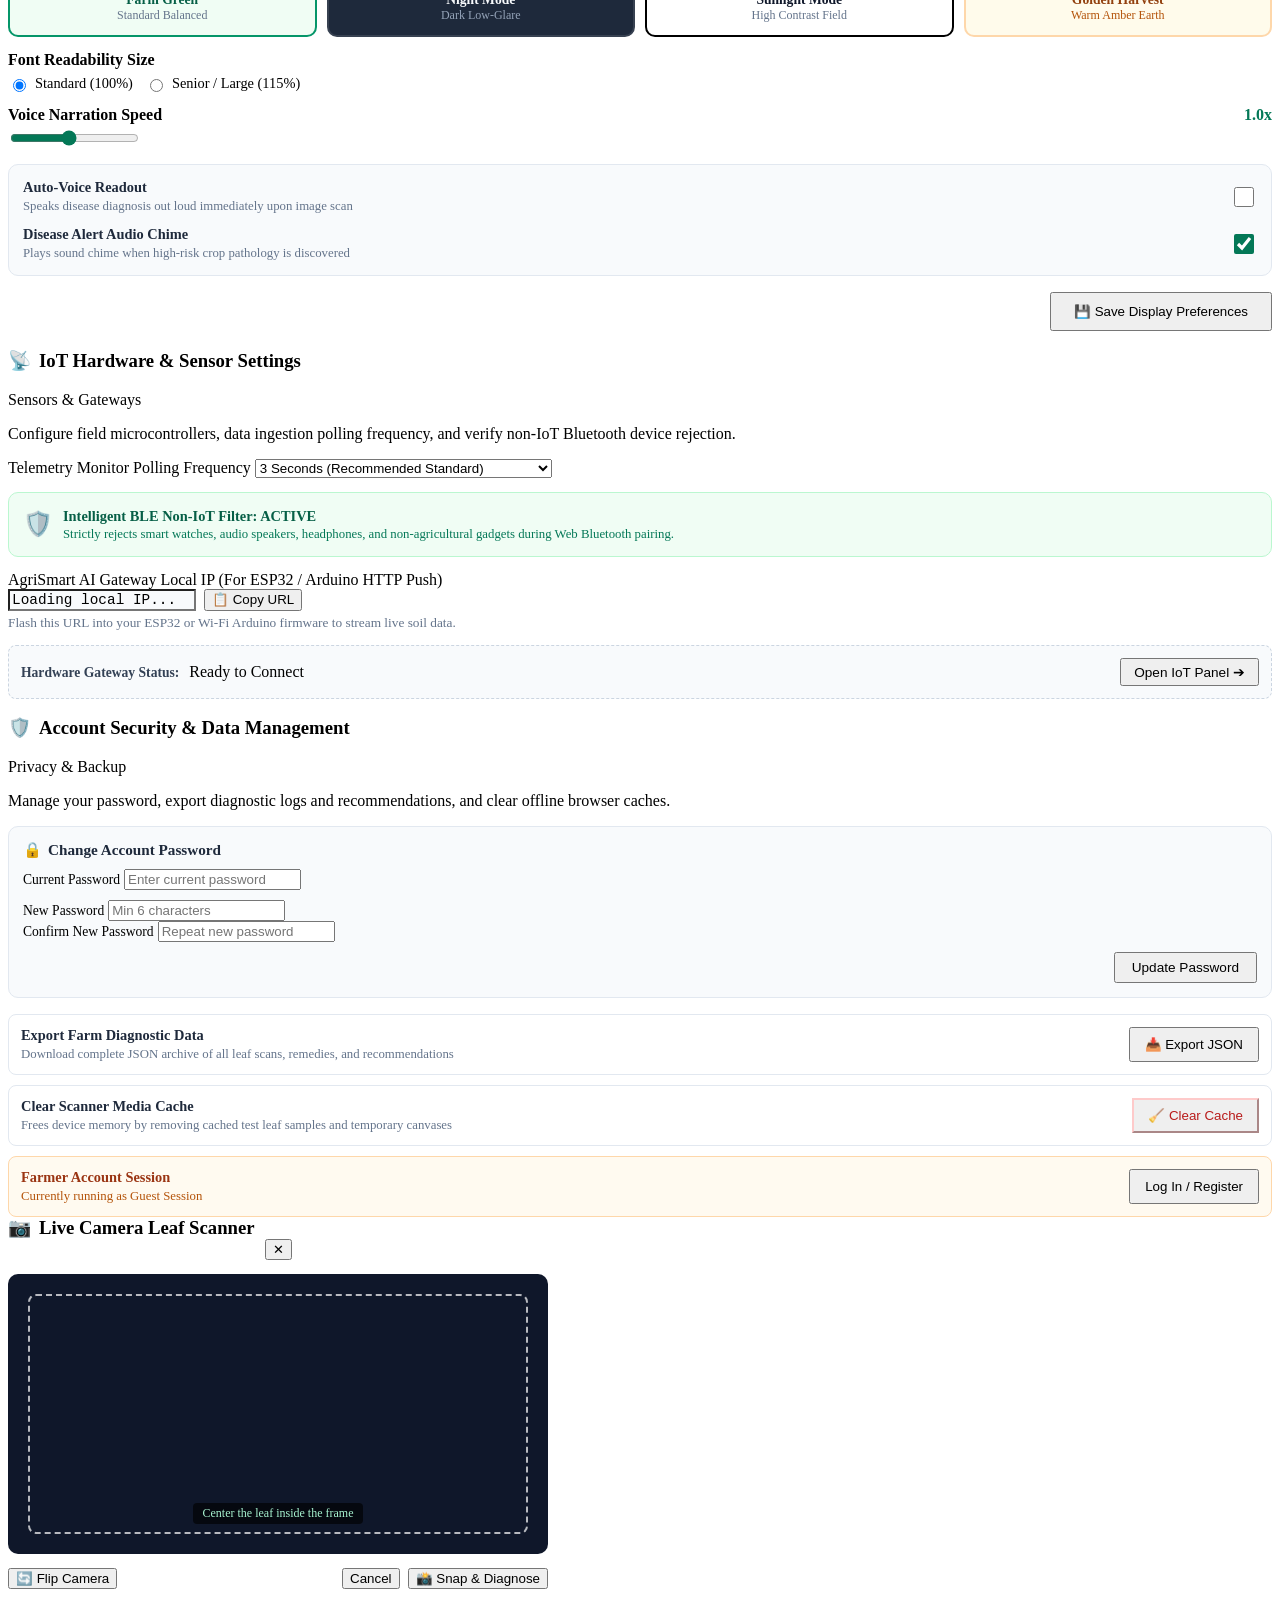
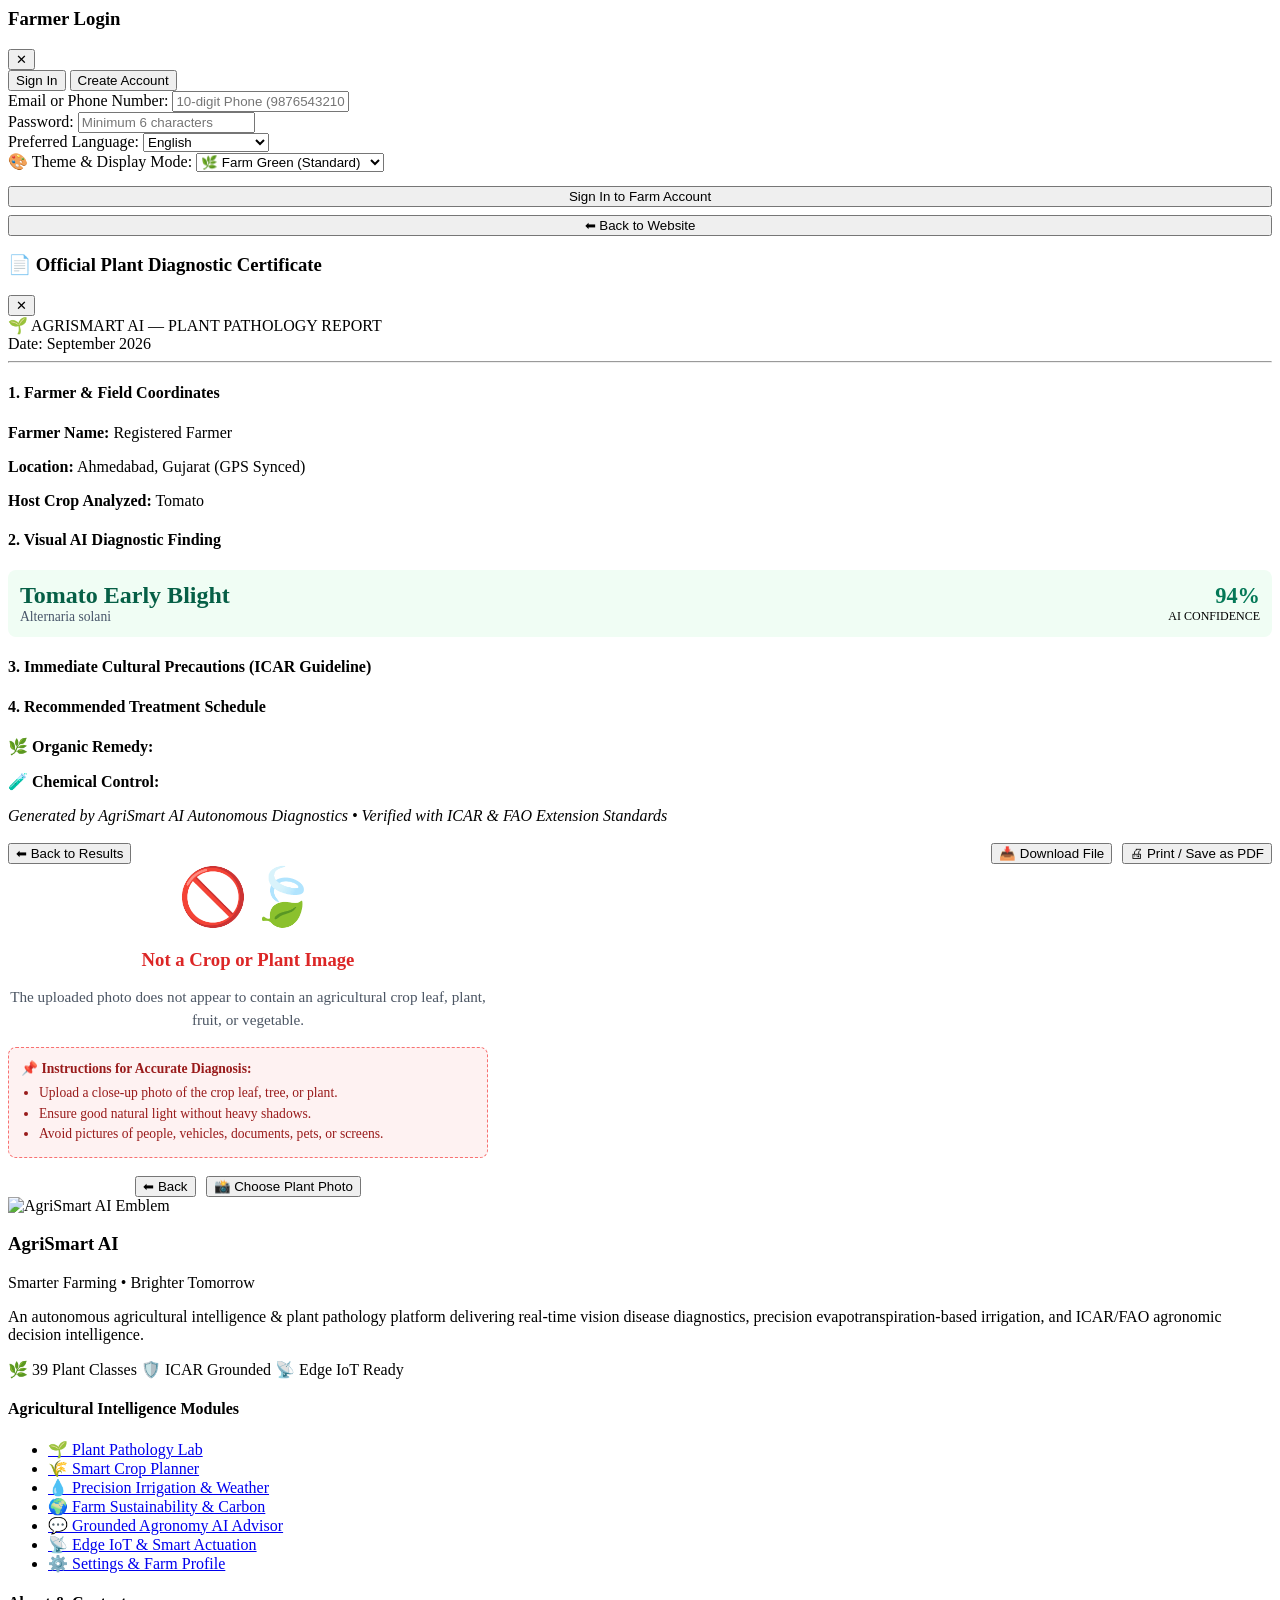
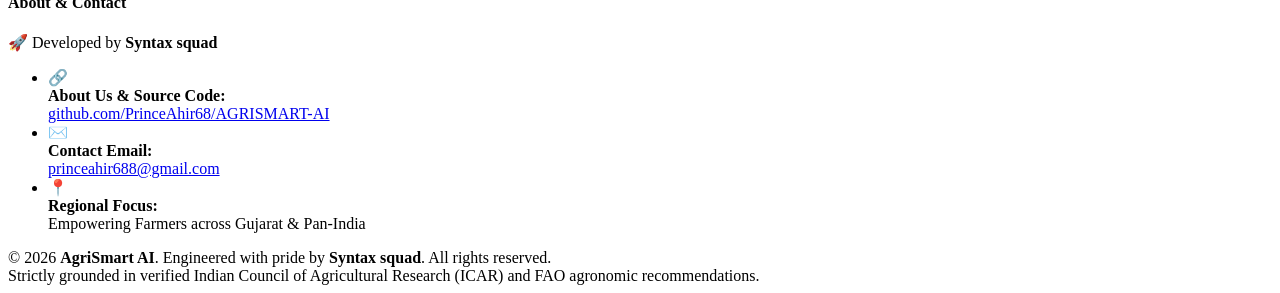
==== commit 0417f3a6: "feat(seo): implement semantic header, settings hub, and Syntax squad footer with rich SEO meta tags" ====
--- a/app/static/index.html
+++ b/app/static/index.html
@@ -3,7 +3,71 @@
 <head>
   <meta charset="UTF-8">
   <meta name="viewport" content="width=device-width, initial-scale=1.0">
-  <title>AgriSmart AI - Intelligent Agriculture for a Sustainable Future</title>
+  <title>AgriSmart AI — Autonomous Agricultural Intelligence & Pathology System | Syntax squad</title>
+  
+  <!-- Primary SEO Meta Tags -->
+  <meta name="title" content="AgriSmart AI — Autonomous Agricultural Intelligence & Pathology System | Syntax squad">
+  <meta name="description" content="AgriSmart AI is an autonomous agricultural intelligence platform developed by Syntax squad. Real-time vision-based crop disease diagnosis across 39 foliage classes, precision evapotranspiration irrigation, smart crop planning, and ICAR-grounded agronomic decision support.">
+  <meta name="keywords" content="AgriSmart AI, Syntax squad, Prince Ahir, agriculture AI, plant disease diagnosis, leaf pathology detector, crop recommendation, precision irrigation, smart farming, ICAR agronomy, sustainable agriculture">
+  <meta name="author" content="Syntax squad">
+  <meta name="robots" content="index, follow">
+  <link rel="canonical" href="http://github.com/PrinceAhir68/AGRISMART-AI">
+  
+  <!-- Favicon & Touch Icons -->
+  <link rel="icon" type="image/png" href="/static/images/logo.png">
+  <link rel="apple-touch-icon" href="/static/images/logo.png">
+
+  <!-- Open Graph / Social Media Meta Tags -->
+  <meta property="og:type" content="website">
+  <meta property="og:url" content="http://github.com/PrinceAhir68/AGRISMART-AI">
+  <meta property="og:title" content="AgriSmart AI — Autonomous Agricultural Intelligence & Pathology System">
+  <meta property="og:description" content="Empowering farmers with AI plant pathology detection, precision weather & irrigation scheduling, and verified ICAR-backed agronomic guidance. Built by Syntax squad.">
+  <meta property="og:image" content="/static/images/logo.png">
+
+  <!-- Twitter Card Tags -->
+  <meta name="twitter:card" content="summary_large_image">
+  <meta name="twitter:title" content="AgriSmart AI — Autonomous Agricultural Intelligence & Pathology System">
+  <meta name="twitter:description" content="Autonomous crop disease detection, precision weather & irrigation, and smart farming tools by Syntax squad.">
+  <meta name="twitter:image" content="/static/images/logo.png">
+
+  <!-- Schema.org JSON-LD Structured Data for SEO -->
+  <script type="application/ld+json">
+  {
+    "@context": "https://schema.org",
+    "@type": "WebApplication",
+    "name": "AgriSmart AI",
+    "url": "http://github.com/PrinceAhir68/AGRISMART-AI",
+    "applicationCategory": "AgricultureApplication, BusinessApplication",
+    "operatingSystem": "All modern browsers, Android, iOS, Windows",
+    "description": "Autonomous agricultural intelligence and pathology system providing real-time crop disease diagnosis, precision irrigation, and ICAR-grounded agronomic decision support.",
+    "author": {
+      "@type": "Organization",
+      "name": "Syntax squad",
+      "email": "princeahir688@gmail.com",
+      "url": "http://github.com/PrinceAhir68/AGRISMART-AI"
+    },
+    "creator": {
+      "@type": "Person",
+      "name": "Prince Ahir",
+      "email": "princeahir688@gmail.com",
+      "url": "http://github.com/PrinceAhir68"
+    },
+    "offers": {
+      "@type": "Offer",
+      "price": "0",
+      "priceCurrency": "INR"
+    },
+    "featureList": [
+      "AI Vision Leaf Disease Diagnosis (39 Foliage Classes)",
+      "Smart Crop Recommendation Engine (NPK, Soil, Weather)",
+      "Precision Irrigation & Weather Advisory",
+      "Farm Carbon & Sustainability Calculator",
+      "ICAR Grounded Agronomy AI Chat Advisor",
+      "Edge IoT Hardware Sensor Gateway"
+    ]
+  }
+  </script>
+
   <link rel="stylesheet" href="/static/css/style.css">
   <link rel="preconnect" href="https://fonts.googleapis.com">
   <link rel="preconnect" href="https://fonts.gstatic.com" crossorigin>
@@ -15,25 +79,8 @@
   <!-- ======================================================== -->
   <div id="splash-screen">
     <div class="splash-content">
-      <div class="splash-logo-wrap">
-        <svg viewBox="0 0 64 64" fill="none" xmlns="http://www.w3.org/2000/svg">
-          <path d="M32 6C18 6 8 20 8 36C8 48 18 58 32 58C46 58 56 48 56 36C56 20 46 6 32 6Z" fill="#10B981" fill-opacity="0.25"/>
-          <path d="M32 10C22 14 16 26 16 38C16 46 22 52 32 54C42 52 48 46 48 38C48 26 42 14 32 10Z" fill="#047857"/>
-          <path d="M32 12V52" stroke="#6EE7B7" stroke-width="3" stroke-linecap="round"/>
-          <path d="M32 24L42 18" stroke="#F59E0B" stroke-width="2.5" stroke-linecap="round"/>
-          <path d="M32 32L44 26" stroke="#F59E0B" stroke-width="2.5" stroke-linecap="round"/>
-          <path d="M32 40L42 36" stroke="#F59E0B" stroke-width="2.5" stroke-linecap="round"/>
-          <path d="M32 20L22 16" stroke="#A7F3D0" stroke-width="2.5" stroke-linecap="round"/>
-          <path d="M32 28L20 24" stroke="#A7F3D0" stroke-width="2.5" stroke-linecap="round"/>
-          <path d="M32 36L22 34" stroke="#A7F3D0" stroke-width="2.5" stroke-linecap="round"/>
-          <circle cx="32" cy="12" r="3" fill="#FCD34D"/>
-          <circle cx="42" cy="18" r="2.5" fill="#FCD34D"/>
-          <circle cx="44" cy="26" r="2.5" fill="#FCD34D"/>
-          <circle cx="42" cy="36" r="2.5" fill="#FCD34D"/>
-          <circle cx="22" cy="16" r="2.5" fill="#6EE7B7"/>
-          <circle cx="20" cy="24" r="2.5" fill="#6EE7B7"/>
-          <circle cx="22" cy="34" r="2.5" fill="#6EE7B7"/>
-        </svg>
+      <div class="splash-logo-wrap" style="width:84px; height:84px; margin:0 auto 16px auto; display:flex; align-items:center; justify-content:center;">
+        <img src="/static/images/logo.png" alt="AgriSmart AI Logo" style="width:84px; height:84px; object-fit:cover; border-radius:50%; box-shadow:0 6px 20px rgba(8,166,108,0.3); border:2px solid #a7f3d0;">
       </div>
       <h1 class="splash-title">AgriSmart AI</h1>
       <p class="splash-subtitle" data-i18n="app_subtitle_clean">Intelligent Agricultural Decision & Pathology Platform</p>
@@ -43,77 +90,30 @@
     </div>
   </div>
 
-  <!-- Top Navigation Header -->
-  <header class="navbar">
-    <!-- Left Group: Brand, Live Temperature Badge, Location Switcher -->
+  <!-- ======================================================== -->
+  <!-- TOP NAVIGATION HEADER (SEO STRUCTURED: LOGO, WEATHER, SETTINGS) -->
+  <!-- ======================================================== -->
+  <header class="navbar site-header">
+    <!-- Left: Brand Logo & Title -->
     <div class="nav-left">
       <div class="nav-brand" onclick="switchTab('tab-core')" style="cursor:pointer;" title="AgriSmart AI Home">
-        <div class="logo-icon" style="background:#ecfdf5; border:1.5px solid #a7f3d0; border-radius:12px; width:48px; height:48px; display:flex; align-items:center; justify-content:center;">
-          <svg viewBox="0 0 64 64" fill="none" style="width:34px; height:34px;" xmlns="http://www.w3.org/2000/svg">
-            <path d="M32 10C22 14 16 26 16 38C16 46 22 52 32 54C42 52 48 46 48 38C48 26 42 14 32 10Z" fill="#047857"/>
-            <path d="M32 12V52" stroke="#6EE7B7" stroke-width="3" stroke-linecap="round"/>
-            <path d="M32 24L42 18" stroke="#F59E0B" stroke-width="2.5" stroke-linecap="round"/>
-            <path d="M32 32L44 26" stroke="#F59E0B" stroke-width="2.5" stroke-linecap="round"/>
-            <path d="M32 20L22 16" stroke="#A7F3D0" stroke-width="2.5" stroke-linecap="round"/>
-            <circle cx="42" cy="18" r="2.5" fill="#FCD34D"/>
-            <circle cx="44" cy="26" r="2.5" fill="#FCD34D"/>
-            <circle cx="22" cy="16" r="2.5" fill="#6EE7B7"/>
-          </svg>
-        </div>
-        <div>
+        <div class="brand-logo-wrap">
+          <img src="/static/images/logo.png" alt="AgriSmart AI Logo" class="brand-logo-img">
+        </div>
+        <div class="brand-text">
           <h1 data-i18n="app_title">AgriSmart AI</h1>
           <span class="subtext" data-i18n="app_subtitle">Autonomous Agricultural Intelligence & Pathology System</span>
         </div>
       </div>
-
-      <!-- Temperature & Live Weather Badge (Left Side) -->
-      <span class="badge badge-success" id="live-weather-badge">☁ Weather Sync</span>
-
-      <!-- Location Control Bar (Left Side: GPS vs Manual State/District) -->
-      <div class="location-control-bar">
-        <button class="loc-mode-btn active" id="btn-loc-gps" onclick="setLocMode('gps')">
-          <span>📍</span> <span data-i18n="loc_gps_mode">GPS Auto</span>
-        </button>
-        <button class="loc-mode-btn" id="btn-loc-manual" onclick="setLocMode('manual')">
-          <span>🗺️</span> <span data-i18n="loc_manual_mode">State & District</span>
-        </button>
-        <div class="manual-loc-wrap" id="manual-loc-inputs" style="display:none;">
-          <select id="sel-state" class="manual-loc-select" onchange="onStateChanged(this.value)">
-            <option value="Gujarat">Gujarat (ગુજરાત)</option>
-            <option value="Maharashtra">Maharashtra (महाराष्ट्र)</option>
-            <option value="Punjab">Punjab (ਪੰਜਾਬ)</option>
-            <option value="Haryana">Haryana (हरियाणा)</option>
-            <option value="Rajasthan">Rajasthan (राजस्थान)</option>
-            <option value="Uttar Pradesh">Uttar Pradesh (उत्तर प्रदेश)</option>
-            <option value="Madhya Pradesh">Madhya Pradesh (मध्य प्रदेश)</option>
-            <option value="Karnataka">Karnataka (ಕರ್ನಾಟಕ)</option>
-          </select>
-          <select id="sel-district" class="manual-loc-select" onchange="onDistrictChanged(this.value)">
-            <!-- Populated dynamically via JS -->
-          </select>
-        </div>
-      </div>
     </div>
 
-    <!-- Right Group: Global Language, Farmer Account, and Single Settings & Profile Button -->
+    <!-- Center: Prominent Live Temperature & Location Badge -->
+    <div class="nav-center">
+      <span class="badge badge-success weather-pill" id="live-weather-badge">☁ Weather Sync</span>
+    </div>
+
+    <!-- Right: Single Settings & Profile Button (All other controls inside Settings) -->
     <div class="nav-right">
-      <!-- Global Language Switcher -->
-      <div class="lang-bar">
-        <span class="lang-label" data-i18n="language_label">🌐 भाषा (Language):</span>
-        <select id="global-lang-select" class="lang-select" onchange="changeGlobalLanguage(this.value)">
-          <option value="hi" selected>हिन्दी (Hindi)</option>
-          <option value="gu">ગુજરાતી (Gujarati)</option>
-          <option value="mr">मराठी (Marathi)</option>
-          <option value="en">English</option>
-        </select>
-      </div>
-
-      <!-- User Account Action Button (Auto-Remembered / No Mandatory Login) -->
-      <button class="btn btn-auth" id="btn-auth-action" onclick="openAuthModal()">
-        <span id="auth-btn-icon">👤</span> <span id="auth-btn-text" data-i18n="nav_account">किसान मित्र</span>
-      </button>
-
-      <!-- Single Dedicated Settings & Profile Button on the Far Right Side -->
       <button class="btn btn-settings-header" id="btn-settings-header" onclick="switchTab('tab-settings')" title="Website & Farm Settings">
         <span>⚙️</span> <span data-i18n="nav_settings">Settings & Profile</span>
       </button>
@@ -999,6 +999,87 @@
         </div>
       </div>
 
+      <!-- QUICK SETTINGS HUB: IDENTITY, REGIONAL LANGUAGE, AND GPS/LOCATION -->
+      <div class="card settings-quick-hub" style="margin-bottom: 24px; border: 1.5px solid #a7f3d0; background: var(--surface); border-radius: 16px; box-shadow: 0 4px 18px rgba(6, 78, 59, 0.06); padding: 22px;">
+        <div class="card-header" style="border-bottom: 1px solid var(--border); padding-bottom: 12px; margin-bottom: 18px;">
+          <h3 style="display:flex; align-items:center; gap:8px; margin:0; color:#065f46;">
+            <span>⚡</span> <span data-i18n="set_quick_hub_title">Quick Controls: Identity, Language & Field Location Sync</span>
+          </h3>
+          <span class="tag tag-core">Primary Controls</span>
+        </div>
+        
+        <div class="settings-hub-grid" style="display:grid; grid-template-columns: repeat(auto-fit, minmax(280px, 1fr)); gap: 18px;">
+          <!-- 1. Farmer Account & Profile -->
+          <div class="hub-card" style="background:#f8fafc; border:1px solid #e2e8f0; border-radius:12px; padding:16px; display:flex; flex-direction:column; justify-content:space-between;">
+            <div>
+              <div style="display:flex; justify-content:space-between; align-items:center; margin-bottom:8px;">
+                <h4 style="margin:0; font-size:0.98rem; color:#1e293b; display:flex; align-items:center; gap:6px;">
+                  <span>👤</span> <span data-i18n="nav_account">Farmer Account & Profile</span>
+                </h4>
+                <span id="auth-status-indicator" style="font-size:0.75rem; background:#ecfdf5; color:#059669; padding:2px 8px; border-radius:12px; font-weight:600;">Active</span>
+              </div>
+              <p style="font-size:0.83rem; color:#64748b; margin:0 0 14px 0;" data-i18n="set_hub_profile_desc">Sign in or register an account to sync field diagnostics across devices.</p>
+            </div>
+            <button class="btn btn-auth" id="btn-auth-action" onclick="openAuthModal()" style="width:100%; justify-content:center; padding:10px 16px; font-weight:600;">
+              <span id="auth-btn-icon">👤</span> <span id="auth-btn-text" data-i18n="nav_account">किसान मित्र</span>
+            </button>
+          </div>
+
+          <!-- 2. Platform Language Switcher -->
+          <div class="hub-card" style="background:#f8fafc; border:1px solid #e2e8f0; border-radius:12px; padding:16px; display:flex; flex-direction:column; justify-content:space-between;">
+            <div>
+              <h4 style="margin:0 0 8px 0; font-size:0.98rem; color:#1e293b; display:flex; align-items:center; gap:6px;">
+                <span>🌐</span> <span data-i18n="language_label">भाषा (Platform Language)</span>
+              </h4>
+              <p style="font-size:0.83rem; color:#64748b; margin:0 0 14px 0;" data-i18n="set_hub_lang_desc">Real-time vernacular translation across all modules, alerts, and speech readouts.</p>
+            </div>
+            <div class="lang-bar" style="margin:0; width:100%;">
+              <select id="global-lang-select" class="lang-select form-control" style="width:100%; font-weight:600; font-size:0.92rem; border:1.5px solid #08a66c; border-radius:8px; padding:8px 12px; background:#f0fdf4; color:#064e3b;" onchange="changeGlobalLanguage(this.value)">
+                <option value="hi" selected>हिन्दी (Hindi)</option>
+                <option value="gu">ગુજરાતી (Gujarati)</option>
+                <option value="mr">मराठी (Marathi)</option>
+                <option value="en">English</option>
+              </select>
+            </div>
+          </div>
+
+          <!-- 3. GPS & State/District Location Controls -->
+          <div class="hub-card" style="background:#f8fafc; border:1px solid #e2e8f0; border-radius:12px; padding:16px; display:flex; flex-direction:column; justify-content:space-between;">
+            <div>
+              <h4 style="margin:0 0 8px 0; font-size:0.98rem; color:#1e293b; display:flex; align-items:center; gap:6px;">
+                <span>📍</span> <span data-i18n="loc_control_title">Field Location & Weather Sync</span>
+              </h4>
+              <p style="font-size:0.83rem; color:#64748b; margin:0 0 12px 0;" data-i18n="loc_control_desc">Auto GPS detection or manual State & District selection.</p>
+            </div>
+            <div>
+              <div class="location-control-bar" style="display:flex; gap:8px; margin-bottom:8px;">
+                <button class="loc-mode-btn active" id="btn-loc-gps" onclick="setLocMode('gps')" style="flex:1; justify-content:center;">
+                  <span>📍</span> <span data-i18n="loc_gps_mode">GPS Auto</span>
+                </button>
+                <button class="loc-mode-btn" id="btn-loc-manual" onclick="setLocMode('manual')" style="flex:1; justify-content:center;">
+                  <span>🗺️</span> <span data-i18n="loc_manual_mode">State & District</span>
+                </button>
+              </div>
+              <div class="manual-loc-wrap" id="manual-loc-inputs" style="display:none; flex-direction:column; gap:8px; margin-top:8px;">
+                <select id="sel-state" class="manual-loc-select form-control" onchange="onStateChanged(this.value)" style="font-size:0.88rem; padding:6px 10px;">
+                  <option value="Gujarat">Gujarat (ગુજરાત)</option>
+                  <option value="Maharashtra">Maharashtra (महाराष्ट्र)</option>
+                  <option value="Punjab">Punjab (ਪੰਜਾਬ)</option>
+                  <option value="Haryana">Haryana (हरियाणा)</option>
+                  <option value="Rajasthan">Rajasthan (राजस्थान)</option>
+                  <option value="Uttar Pradesh">Uttar Pradesh (उत्तर प्रदेश)</option>
+                  <option value="Madhya Pradesh">Madhya Pradesh (मध्य प्रदेश)</option>
+                  <option value="Karnataka">Karnataka (ಕರ್ನಾಟಕ)</option>
+                </select>
+                <select id="sel-district" class="manual-loc-select form-control" onchange="onDistrictChanged(this.value)" style="font-size:0.88rem; padding:6px 10px;">
+                  <!-- Populated dynamically via JS -->
+                </select>
+              </div>
+            </div>
+          </div>
+        </div>
+      </div>
+
       <div class="grid-2">
         <!-- CARD 1: Personal Details & Farm Profile -->
         <div class="card">
@@ -1582,9 +1663,94 @@
   <!-- Toast Notification Container -->
   <div id="toast-container" class="toast-container"></div>
 
-  <footer class="footer">
-    <p><strong>AgriSmart AI</strong> — Advanced Autonomous Agricultural Pathology & Decision System</p>
-    <p data-i18n="footer_credits">AI Vision Pathology • Precision Agro-Meteorology • Ecological Sustainability</p>
+  <!-- ======================================================== -->
+  <!-- PROFESSIONAL SEO FOOTER (Syntax squad & Open Source)    -->
+  <!-- ======================================================== -->
+  <footer class="site-footer">
+    <div class="footer-container">
+      <div class="footer-grid">
+        <!-- Col 1: Brand & Mission -->
+        <div class="footer-col footer-col-brand">
+          <div class="footer-brand">
+            <img src="/static/images/logo.png" alt="AgriSmart AI Emblem" class="footer-logo-img">
+            <div>
+              <h3>AgriSmart AI</h3>
+              <span class="footer-tagline">Smarter Farming • Brighter Tomorrow</span>
+            </div>
+          </div>
+          <p class="footer-bio">
+            An autonomous agricultural intelligence & plant pathology platform delivering real-time vision disease diagnostics, precision evapotranspiration-based irrigation, and ICAR/FAO agronomic decision intelligence.
+          </p>
+          <div class="footer-badges">
+            <span class="footer-pill">🌿 39 Plant Classes</span>
+            <span class="footer-pill">🛡️ ICAR Grounded</span>
+            <span class="footer-pill">📡 Edge IoT Ready</span>
+          </div>
+        </div>
+
+        <!-- Col 2: Core Platform Modules -->
+        <div class="footer-col">
+          <h4>Agricultural Intelligence Modules</h4>
+          <ul class="footer-links">
+            <li><a href="#tab-core" onclick="switchTab('tab-core'); return false;">🌱 Plant Pathology Lab</a></li>
+            <li><a href="#tab-crop" onclick="switchTab('tab-crop'); return false;">🌾 Smart Crop Planner</a></li>
+            <li><a href="#tab-irrigation" onclick="switchTab('tab-irrigation'); return false;">💧 Precision Irrigation & Weather</a></li>
+            <li><a href="#tab-sustainability" onclick="switchTab('tab-sustainability'); return false;">🌍 Farm Sustainability & Carbon</a></li>
+            <li><a href="#tab-assistant" onclick="switchTab('tab-assistant'); return false;">💬 Grounded Agronomy AI Advisor</a></li>
+            <li><a href="#tab-iot" onclick="switchTab('tab-iot'); return false;">📡 Edge IoT & Smart Actuation</a></li>
+            <li><a href="#tab-settings" onclick="switchTab('tab-settings'); return false;">⚙️ Settings & Farm Profile</a></li>
+          </ul>
+        </div>
+
+        <!-- Col 3: Team, About Us & Contact -->
+        <div class="footer-col">
+          <h4>About & Contact</h4>
+          <div class="footer-team-box">
+            <div class="team-badge">
+              <span>🚀 Developed by</span>
+              <strong>Syntax squad</strong>
+            </div>
+            <ul class="footer-contact-list">
+              <li>
+                <span class="contact-icon">🔗</span>
+                <div>
+                  <strong>About Us & Source Code:</strong><br>
+                  <a href="http://github.com/PrinceAhir68/AGRISMART-AI" target="_blank" rel="noopener noreferrer" class="footer-link-highlight">
+                    github.com/PrinceAhir68/AGRISMART-AI
+                  </a>
+                </div>
+              </li>
+              <li>
+                <span class="contact-icon">✉️</span>
+                <div>
+                  <strong>Contact Email:</strong><br>
+                  <a href="mailto:princeahir688@gmail.com" class="footer-link-highlight">
+                    princeahir688@gmail.com
+                  </a>
+                </div>
+              </li>
+              <li>
+                <span class="contact-icon">📍</span>
+                <div>
+                  <strong>Regional Focus:</strong><br>
+                  <span>Empowering Farmers across Gujarat & Pan-India</span>
+                </div>
+              </li>
+            </ul>
+          </div>
+        </div>
+      </div>
+
+      <!-- Footer Bottom Bar -->
+      <div class="footer-bottom">
+        <div class="footer-copy">
+          © 2026 <strong>AgriSmart AI</strong>. Engineered with pride by <strong>Syntax squad</strong>. All rights reserved.
+        </div>
+        <div class="footer-disclaimer">
+          Strictly grounded in verified Indian Council of Agricultural Research (ICAR) and FAO agronomic recommendations.
+        </div>
+      </div>
+    </div>
   </footer>
 
   <script src="/static/js/app.js"></script>
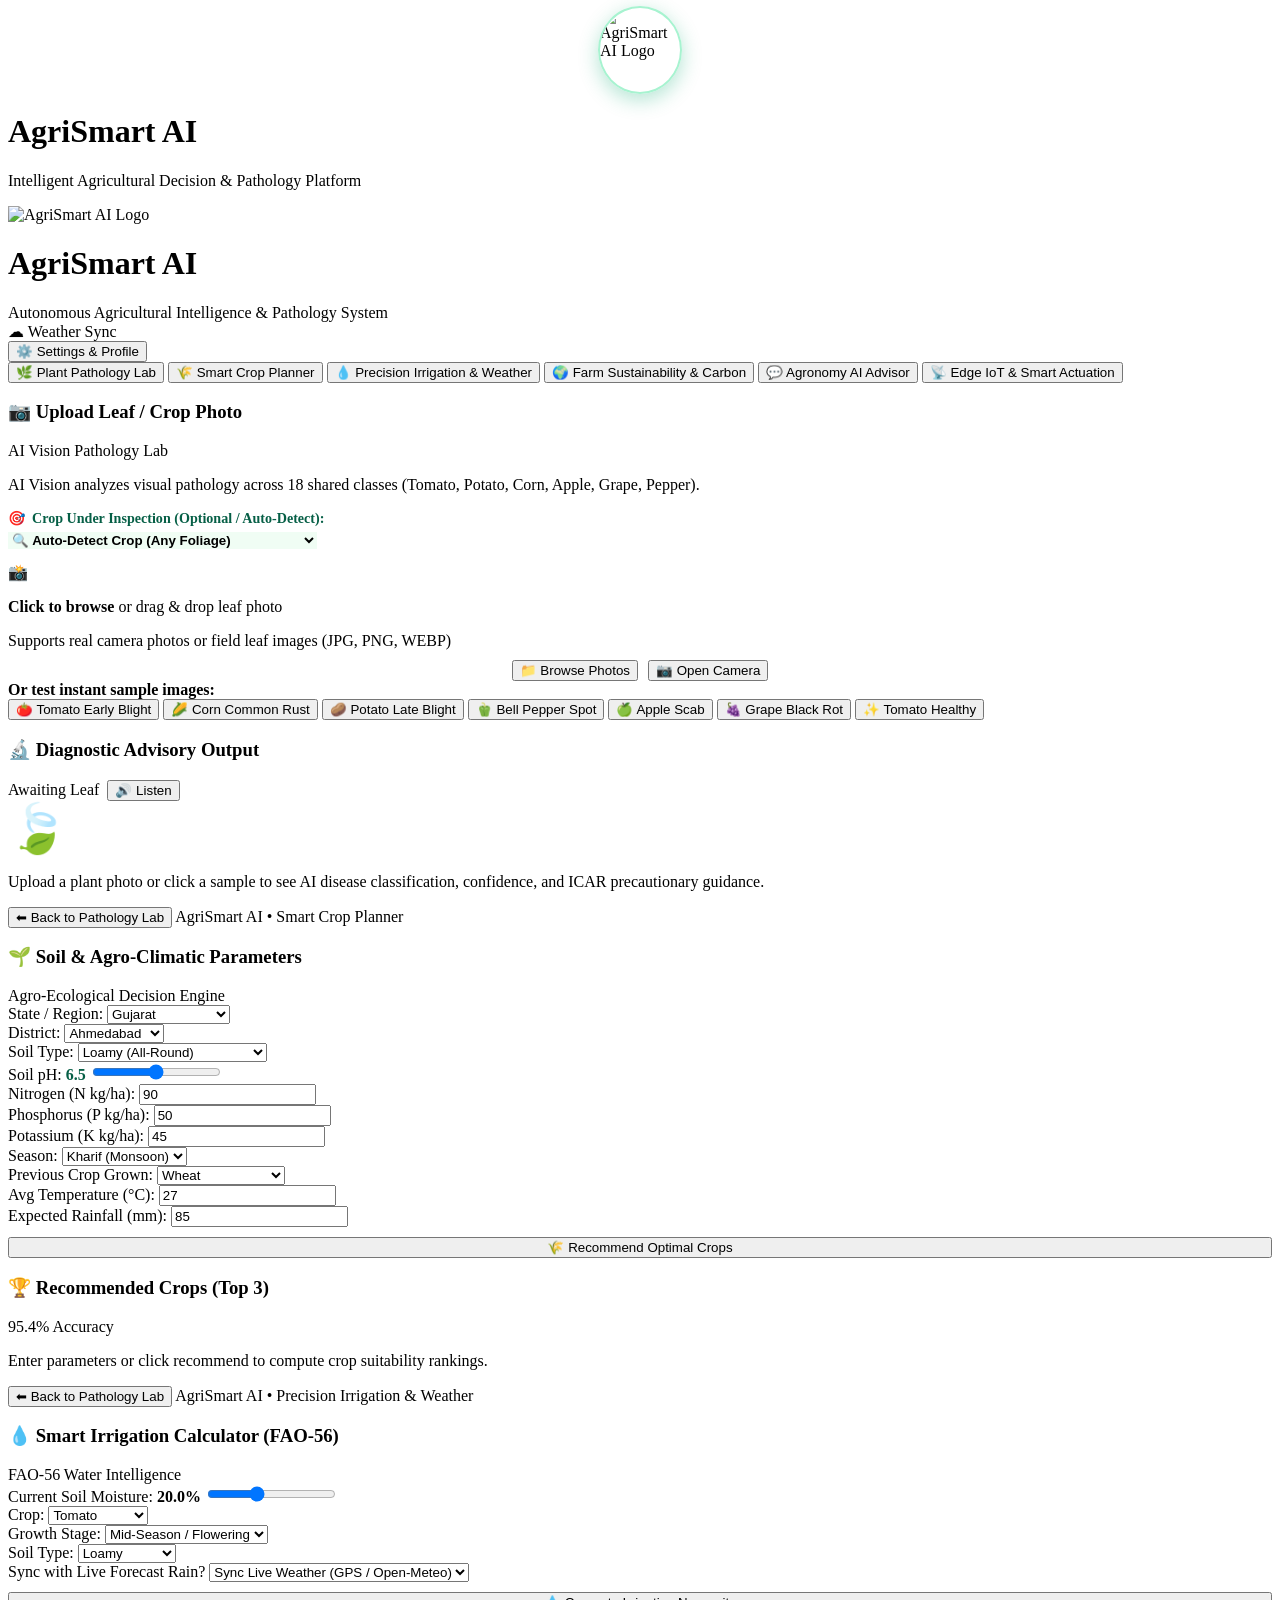
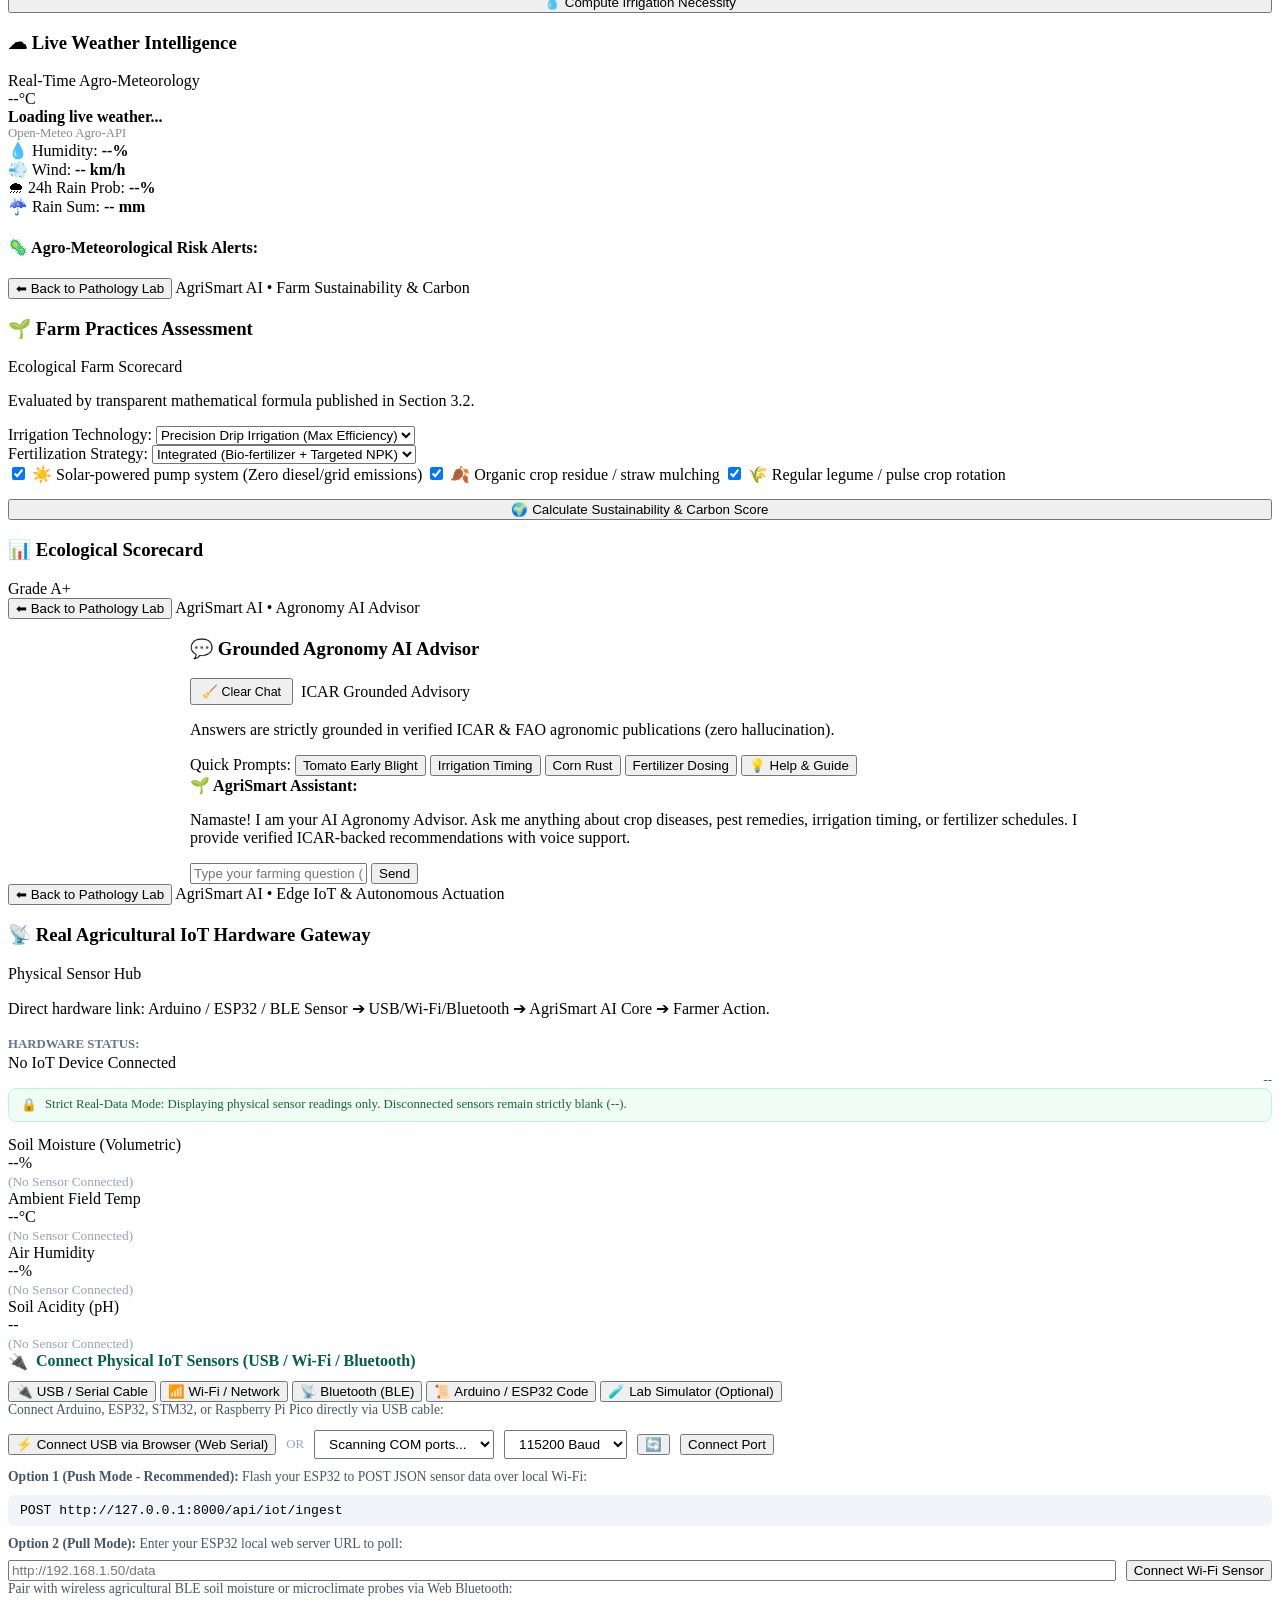
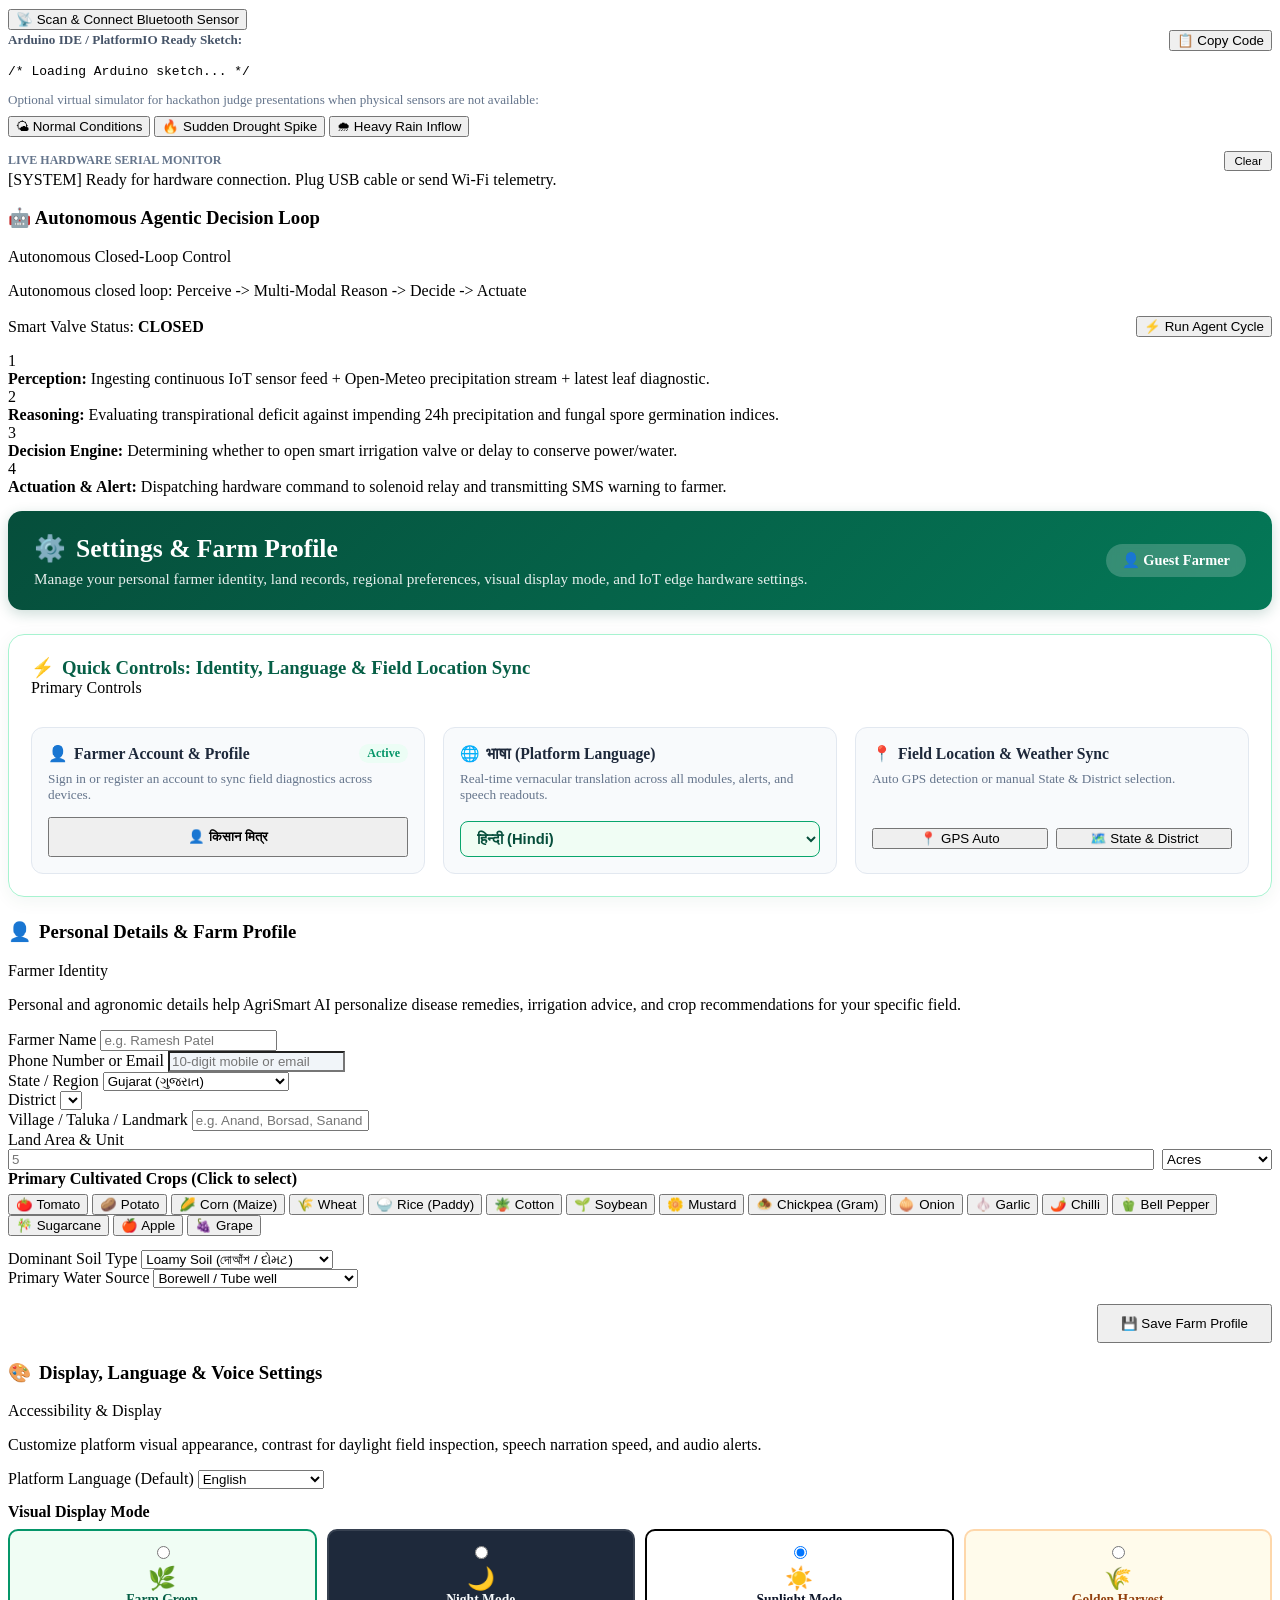
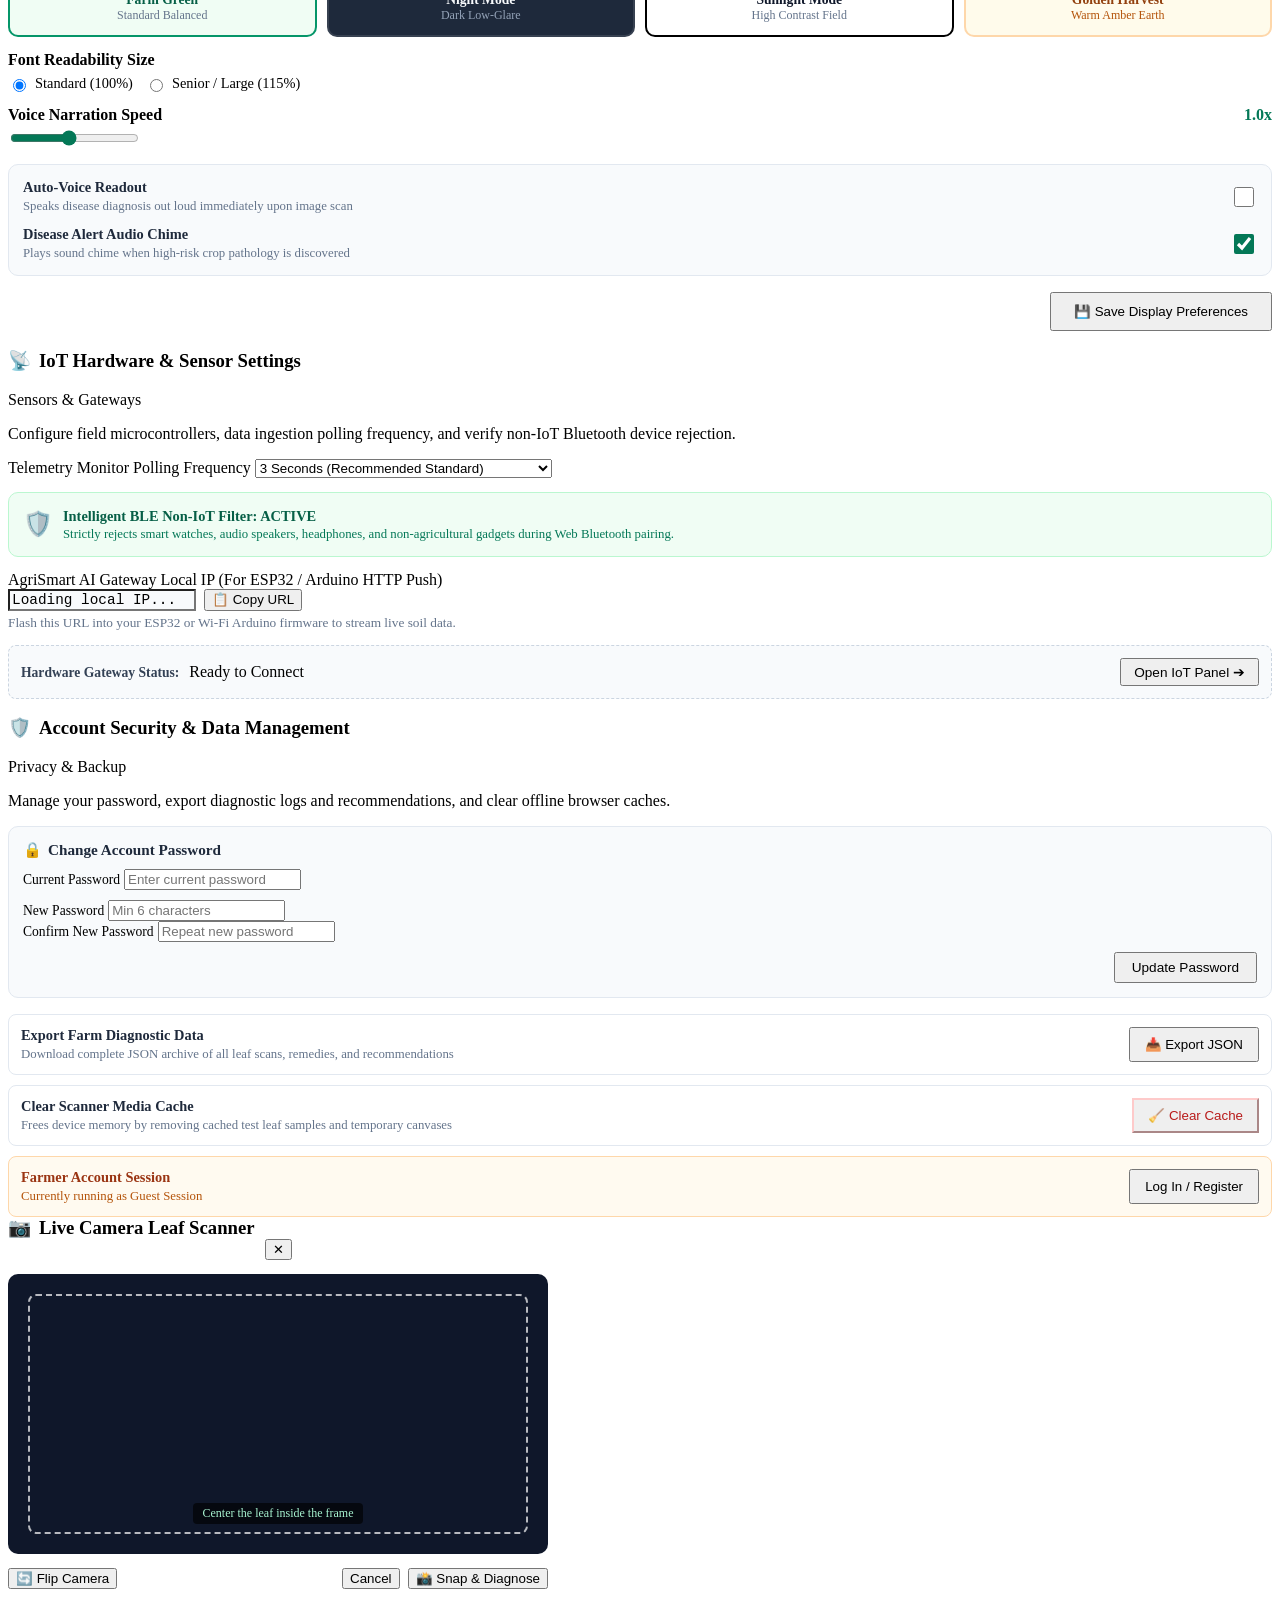
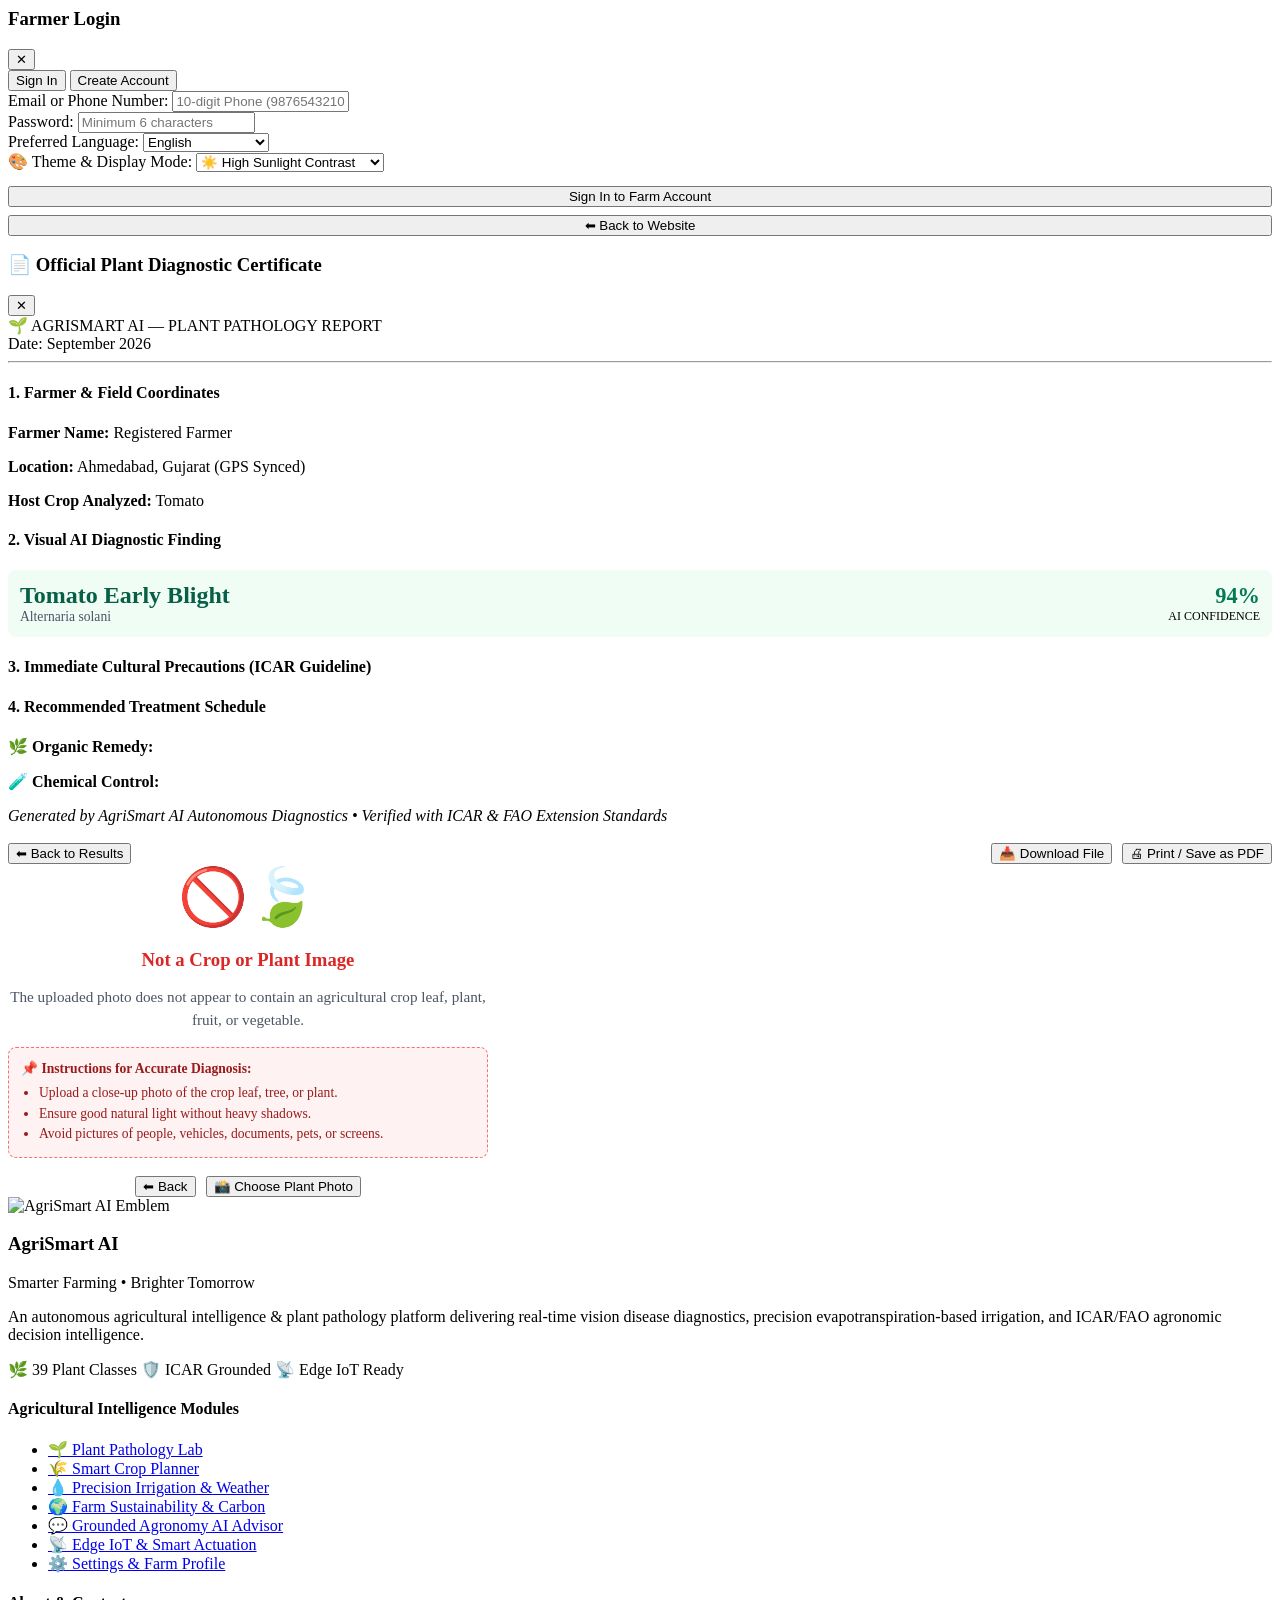
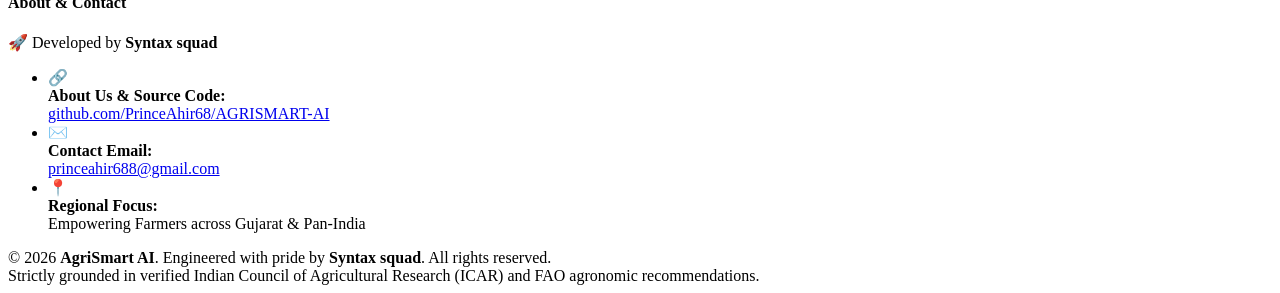
==== commit 2d86e52d: "feat(theme): set sunlight mode (high-contrast) as default theme" ====
--- a/app/static/index.html
+++ b/app/static/index.html
@@ -1,5 +1,5 @@
 <!DOCTYPE html>
-<html lang="en">
+<html lang="en" data-theme="high-contrast">
 <head>
   <meta charset="UTF-8">
   <meta name="viewport" content="width=device-width, initial-scale=1.0">
@@ -73,7 +73,7 @@
   <link rel="preconnect" href="https://fonts.gstatic.com" crossorigin>
   <link href="https://fonts.googleapis.com/css2?family=Plus+Jakarta+Sans:wght@400;500;600;700;800&display=swap" rel="stylesheet">
 </head>
-<body>
+<body class="high-contrast" data-theme="high-contrast">
   <!-- ======================================================== -->
   <!-- ANIMATED SPLASH SCREEN                                   -->
   <!-- ======================================================== -->
@@ -1228,7 +1228,7 @@
               <label style="font-weight:700; margin-bottom:8px; display:block;" data-i18n="set_label_theme">Visual Display Mode</label>
               <div class="theme-options-grid" style="display:grid; grid-template-columns: repeat(auto-fit, minmax(130px, 1fr)); gap:10px;">
                 <label class="theme-option-card" id="card-theme-standard" style="border:2px solid #059669; border-radius:10px; padding:12px; cursor:pointer; display:flex; flex-direction:column; align-items:center; text-align:center; background:#f0fdf4;">
-                  <input type="radio" name="display-theme" value="standard" checked onchange="applyTheme(this.value, true)" style="margin-bottom:6px;">
+                  <input type="radio" name="display-theme" value="standard" onchange="applyTheme(this.value, true)" style="margin-bottom:6px;">
                   <span style="font-size:1.4rem;">🌿</span>
                   <strong style="font-size:0.85rem; color:#065f46;" data-i18n="theme_standard">Farm Green</strong>
                   <span style="font-size:0.75rem; color:#64748b;" data-i18n="theme_standard_sub">Standard Balanced</span>
@@ -1242,7 +1242,7 @@
                 </label>
 
                 <label class="theme-option-card" id="card-theme-high-contrast" style="border:2px solid #000000; border-radius:10px; padding:12px; cursor:pointer; display:flex; flex-direction:column; align-items:center; text-align:center; background:#ffffff;">
-                  <input type="radio" name="display-theme" value="high-contrast" onchange="applyTheme(this.value, true)" style="margin-bottom:6px;">
+                  <input type="radio" name="display-theme" value="high-contrast" checked onchange="applyTheme(this.value, true)" style="margin-bottom:6px;">
                   <span style="font-size:1.4rem;">☀️</span>
                   <strong style="font-size:0.85rem; color:#0f172a;" data-i18n="theme_sunlight">Sunlight Mode</strong>
                   <span style="font-size:0.75rem; color:#64748b;" data-i18n="theme_sunlight_sub">High Contrast Field</span>
@@ -1539,9 +1539,9 @@
         <div class="form-group" id="group-theme-pref">
           <label data-i18n="auth_theme_label">🎨 Theme & Display Mode:</label>
           <select id="auth-theme-select" class="form-control" onchange="applyTheme(this.value, false)">
-            <option value="standard" selected data-i18n="theme_opt_standard">🌿 Farm Green (Standard)</option>
+            <option value="high-contrast" selected data-i18n="theme_opt_contrast">☀️ High Sunlight Contrast</option>
+            <option value="standard" data-i18n="theme_opt_standard">🌿 Farm Green (Standard)</option>
             <option value="dark" data-i18n="theme_opt_dark">🌙 Night Mode (Dark)</option>
-            <option value="high-contrast" data-i18n="theme_opt_contrast">☀️ High Sunlight Contrast</option>
             <option value="harvest" data-i18n="theme_opt_harvest">🌾 Golden Harvest (Amber)</option>
           </select>
         </div>
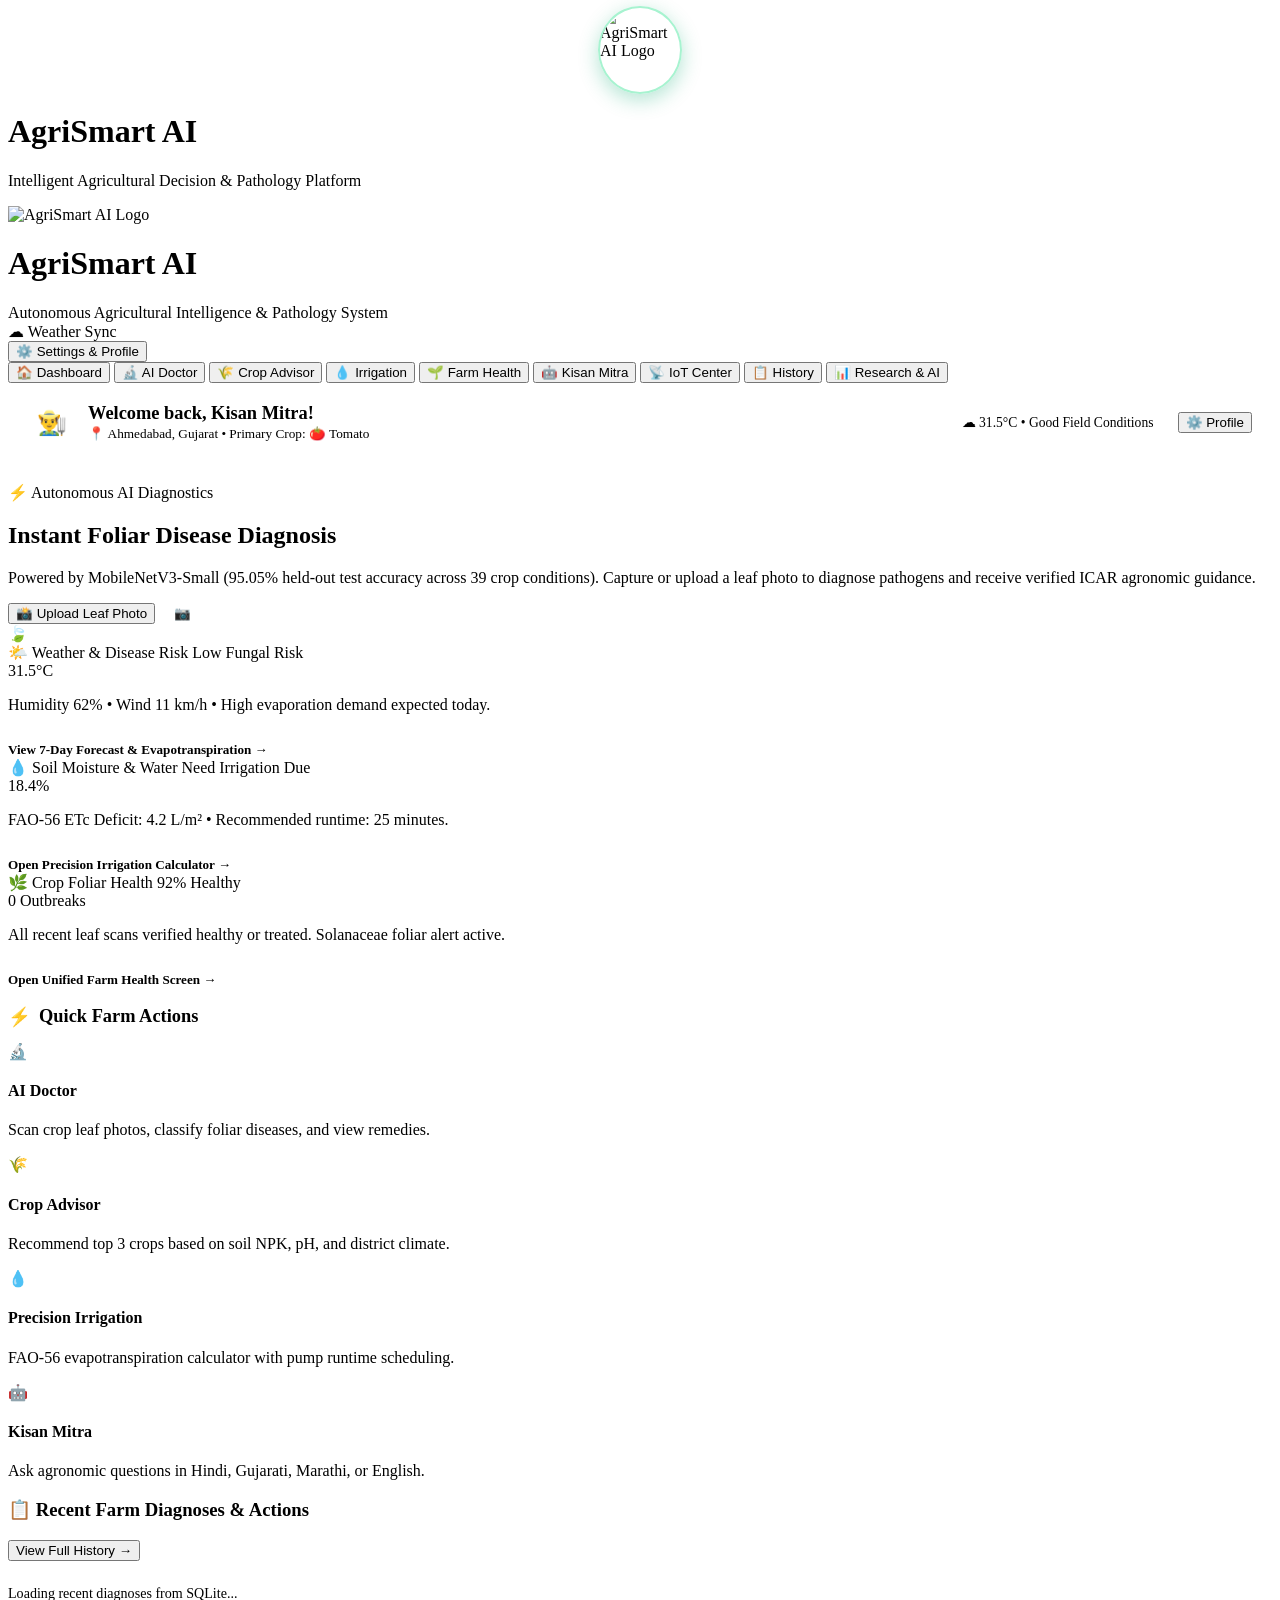
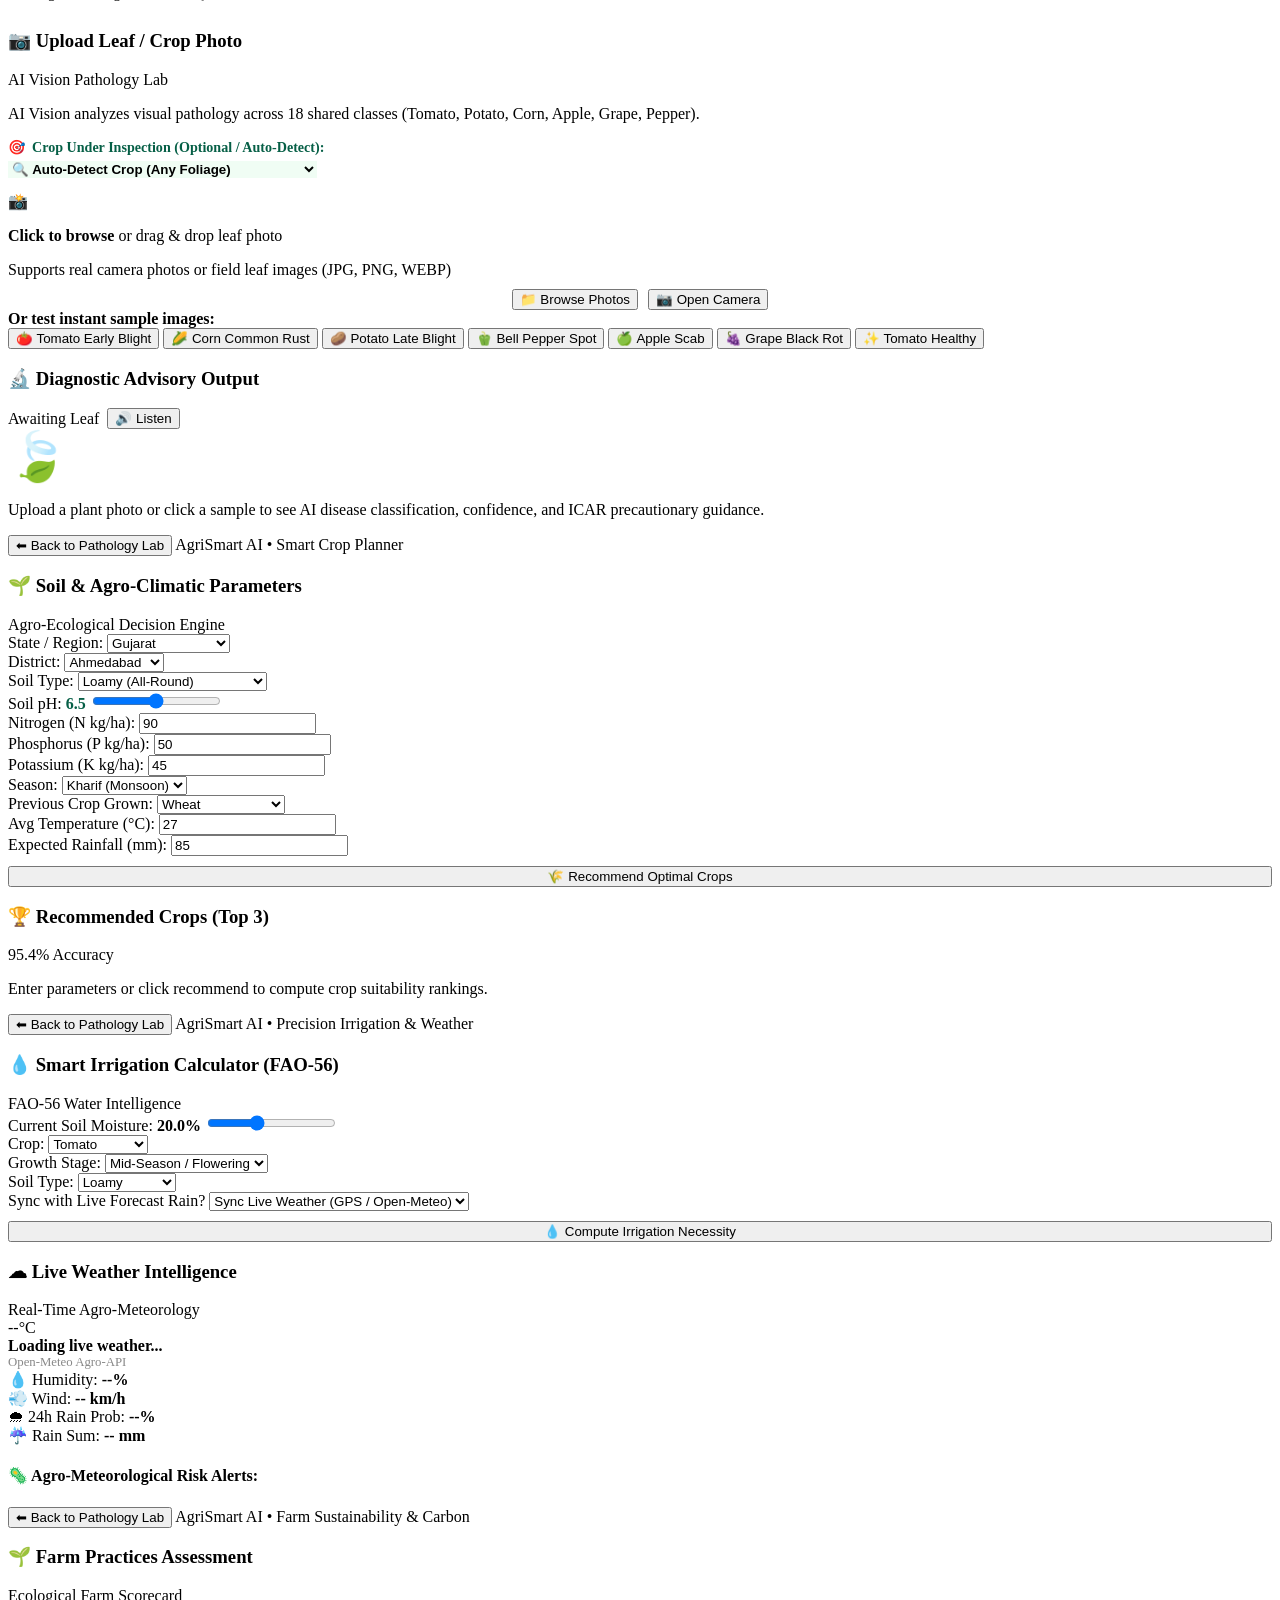
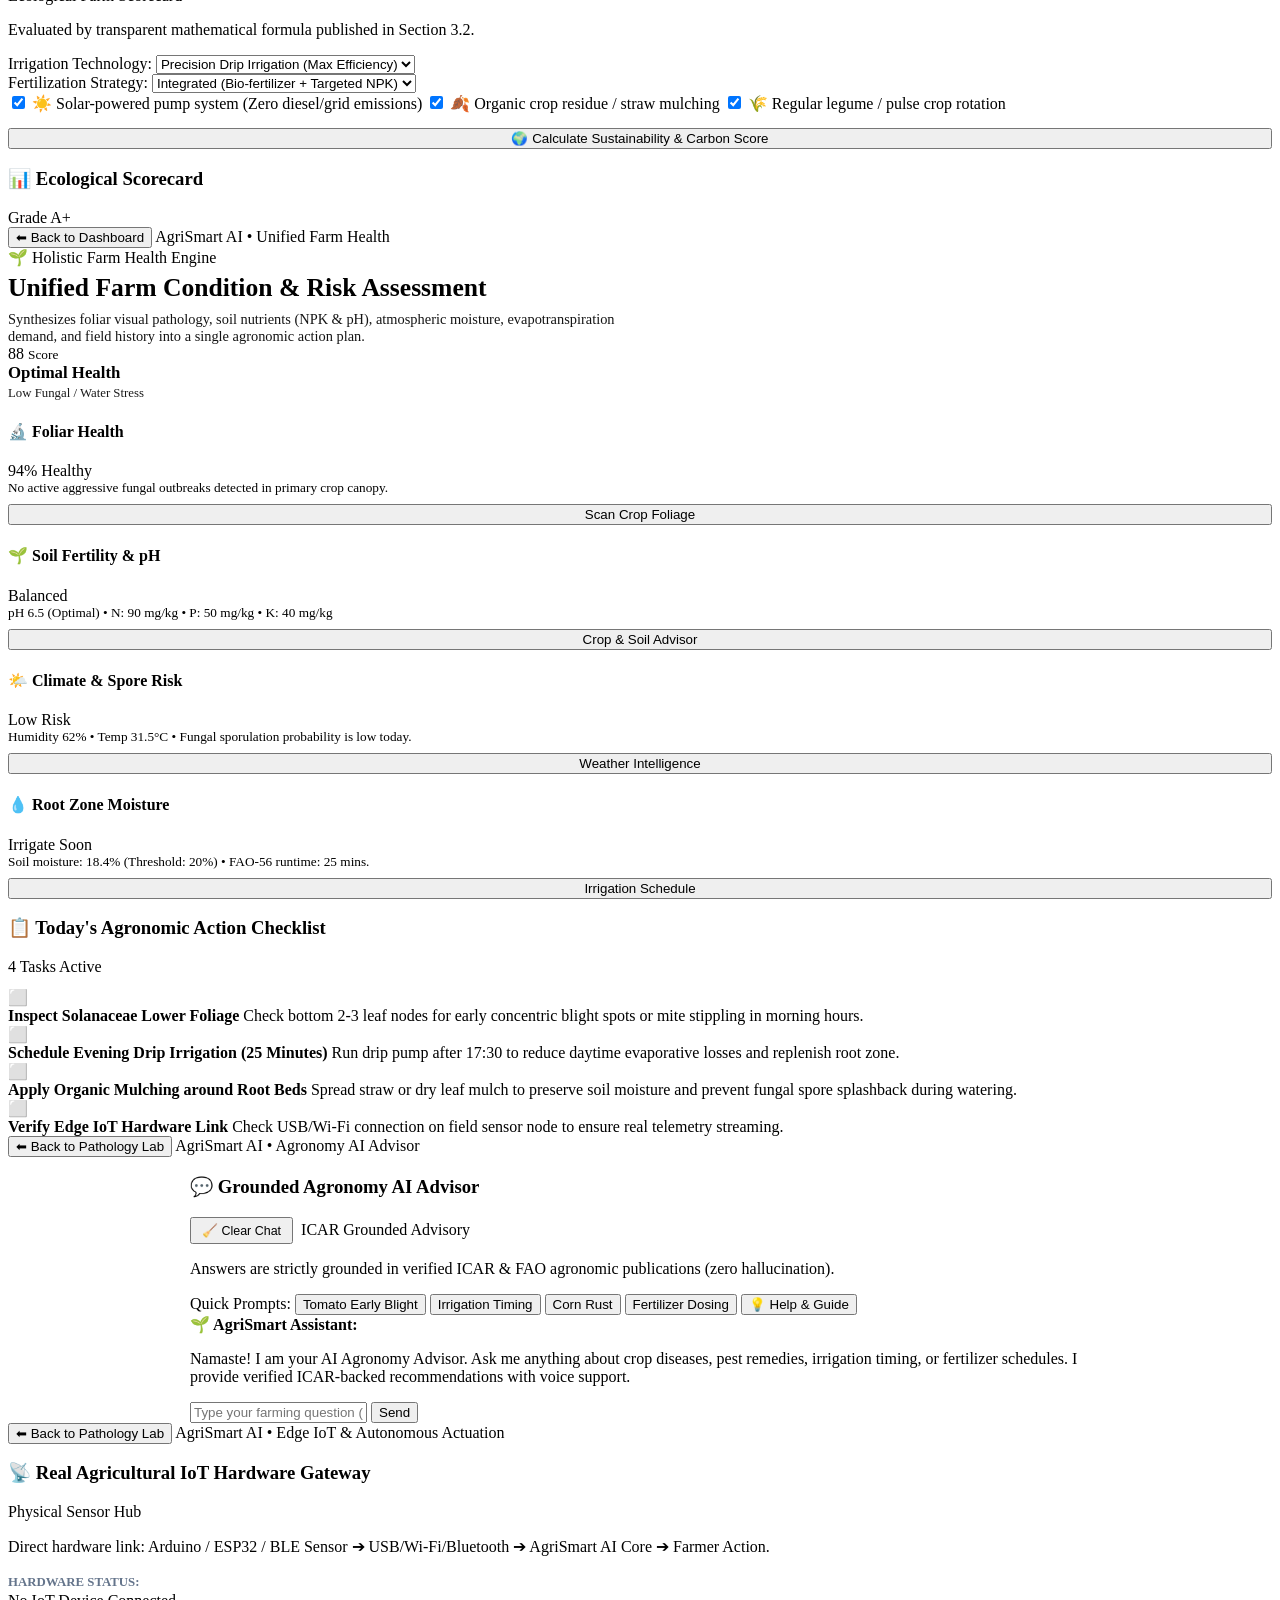
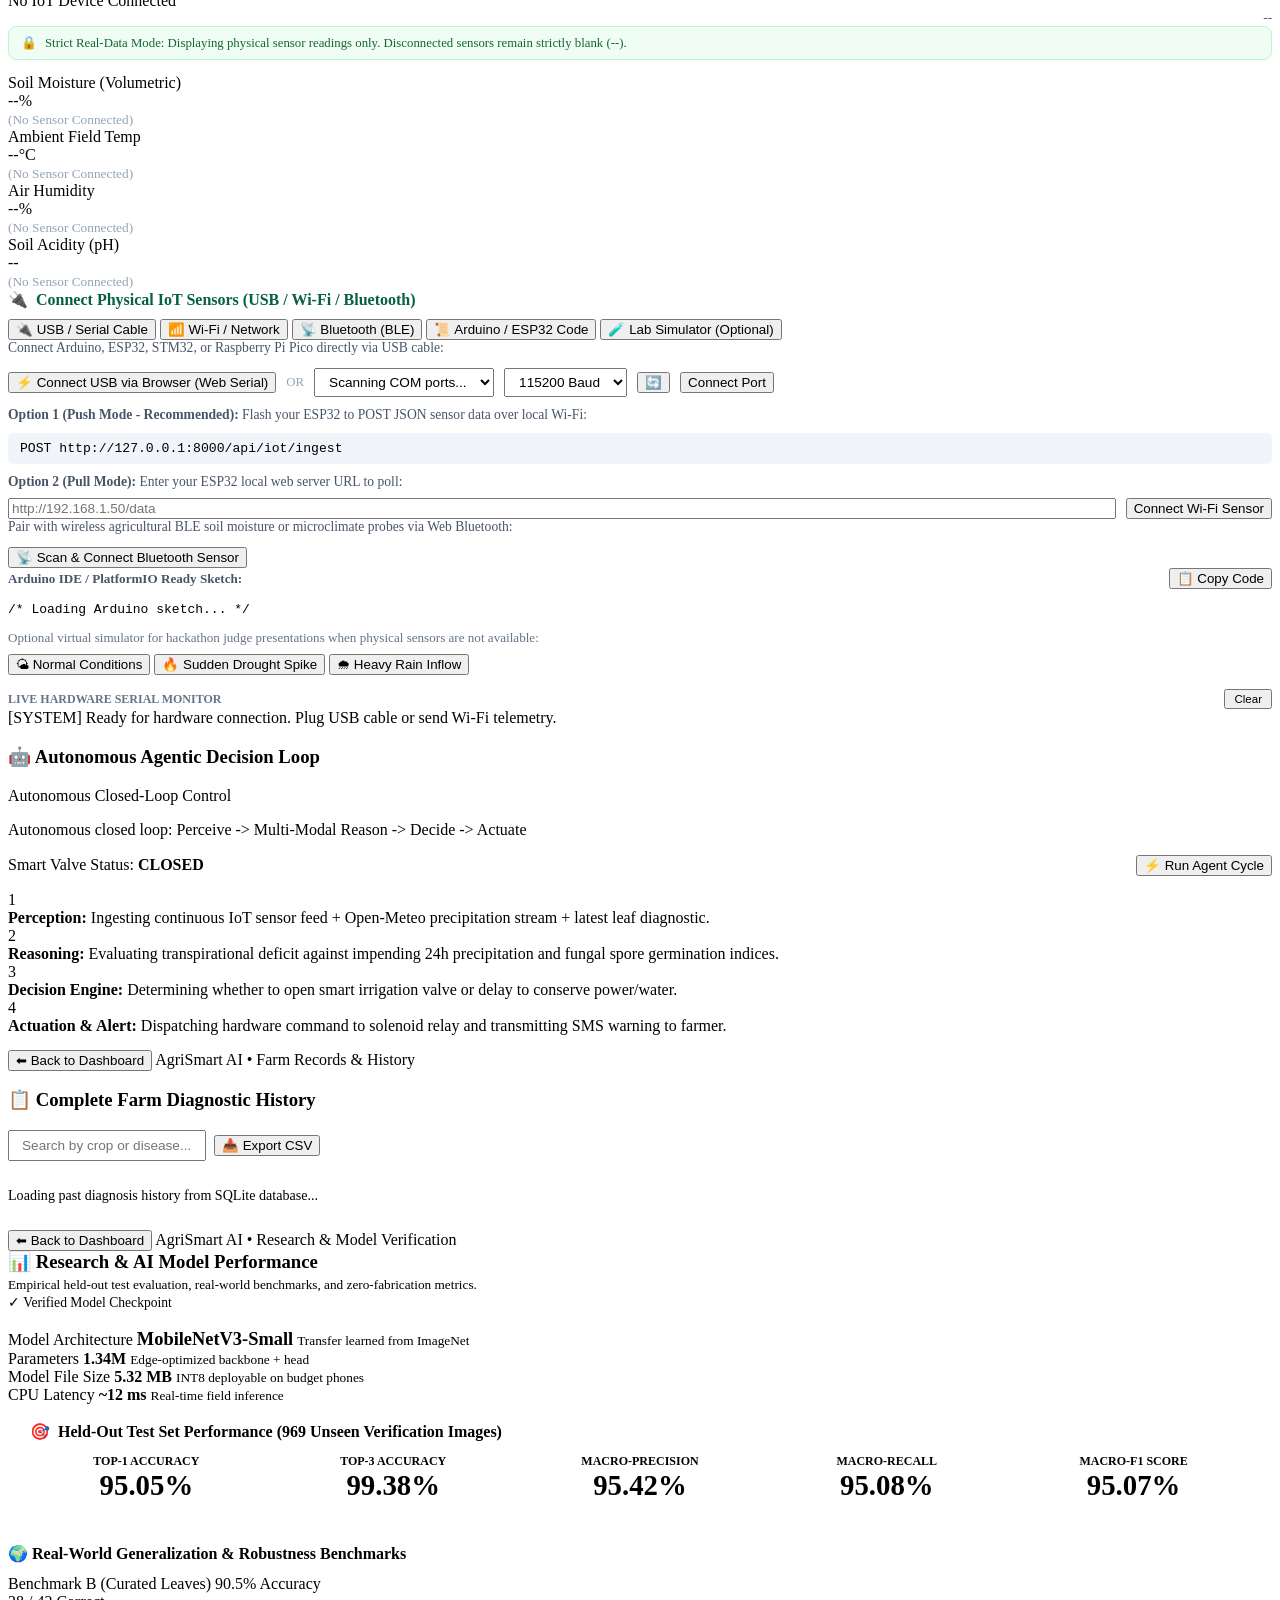
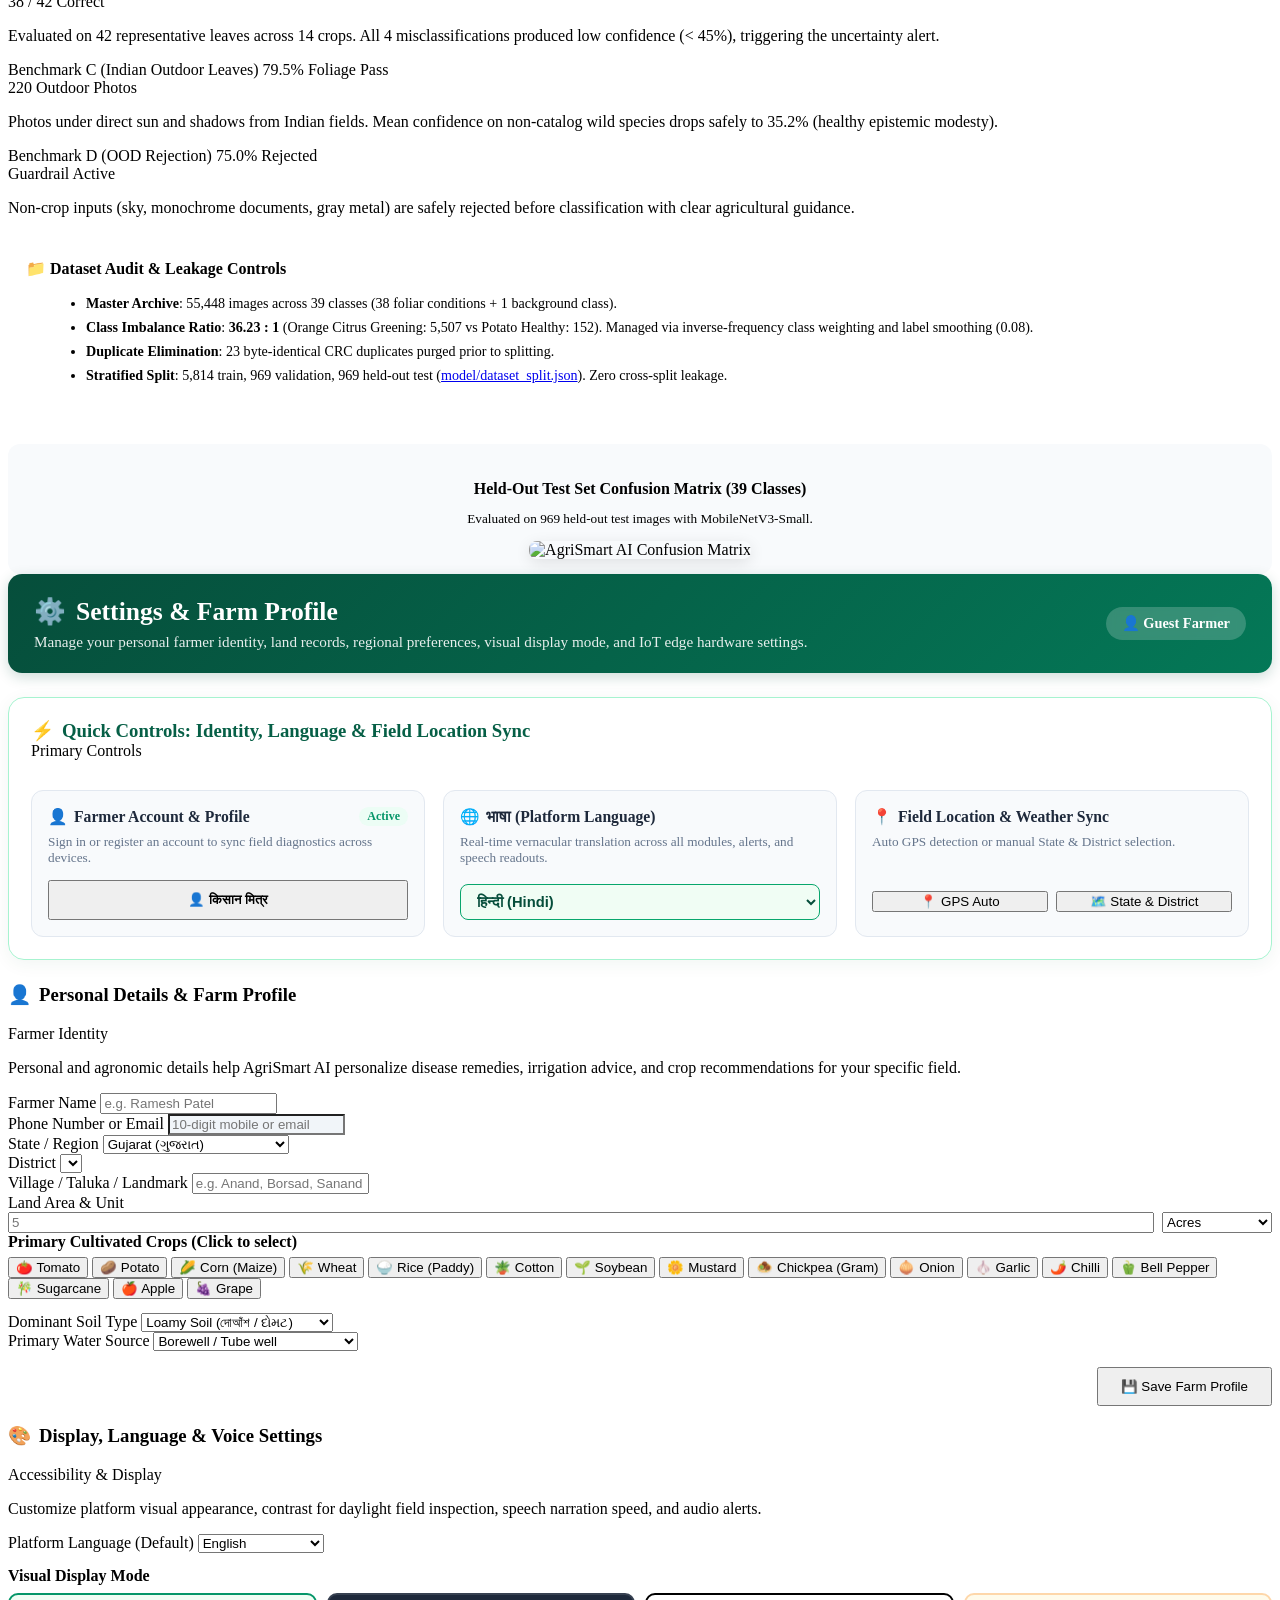
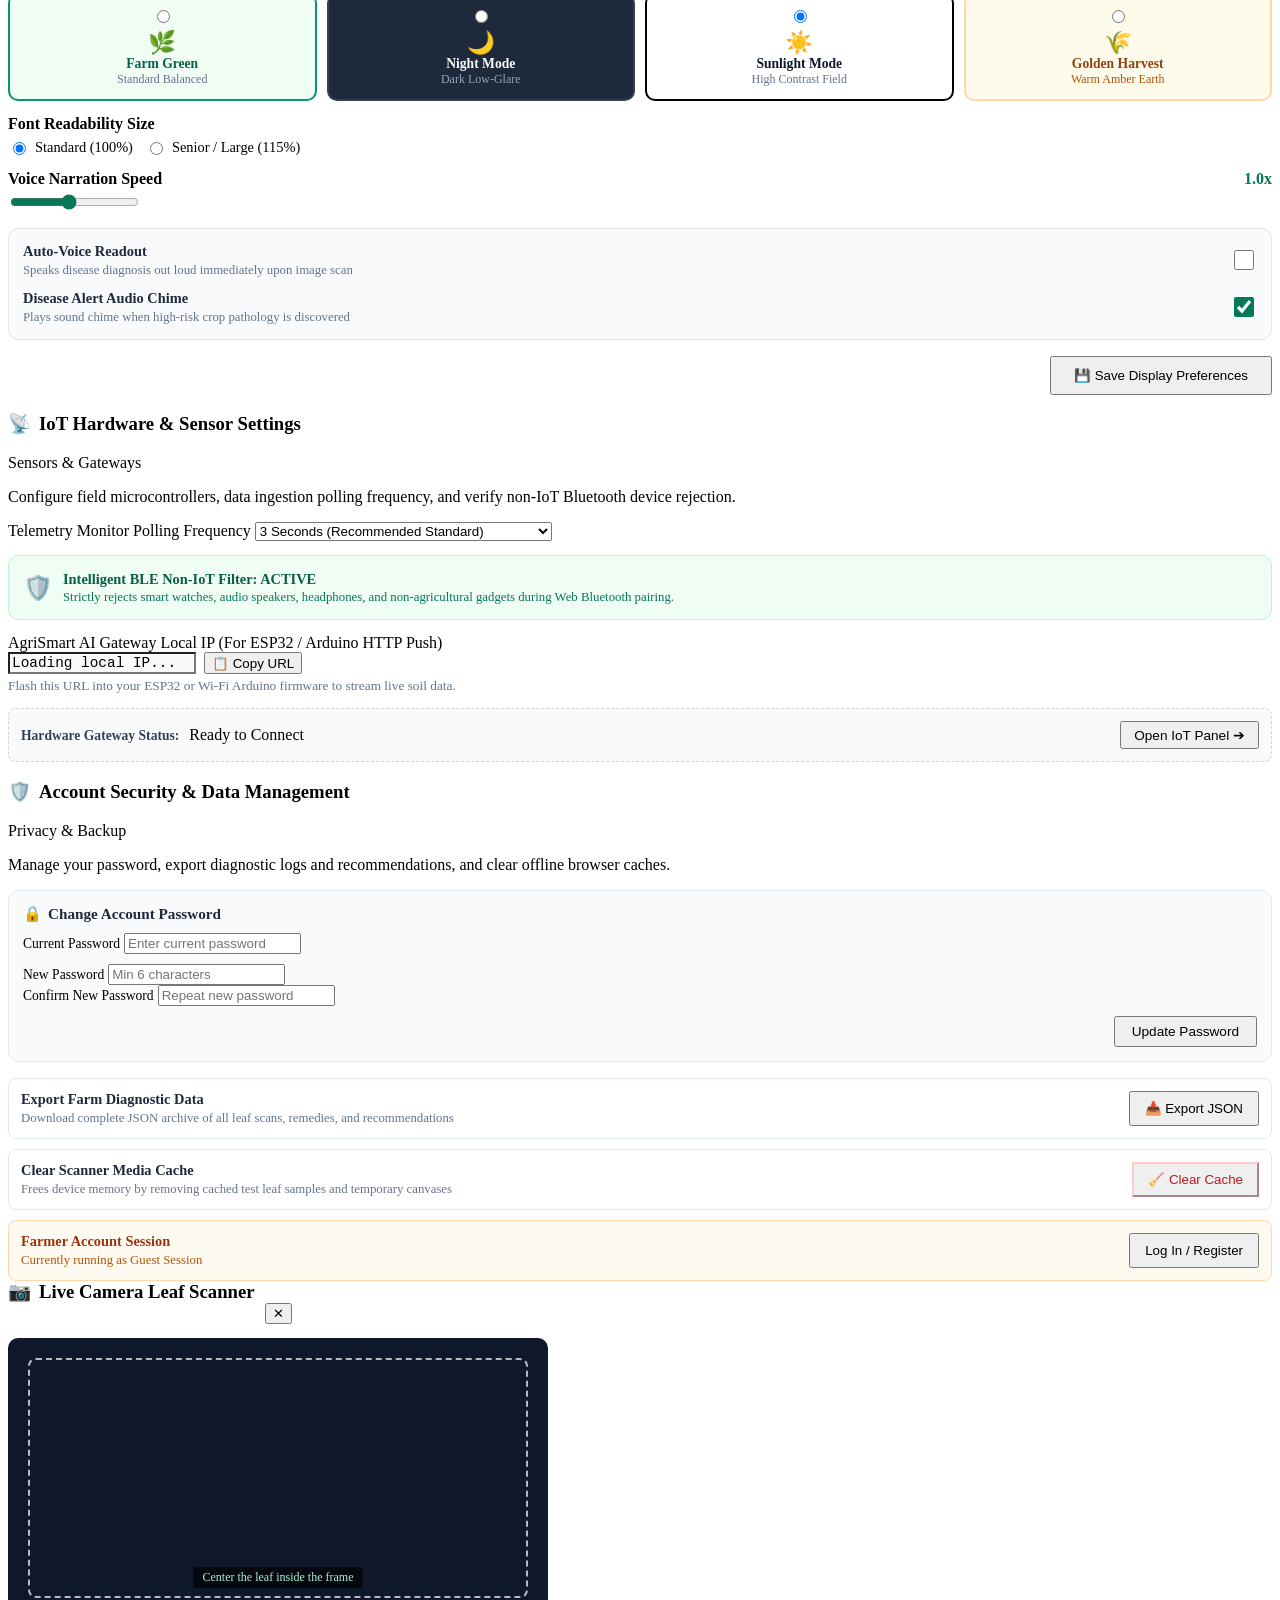
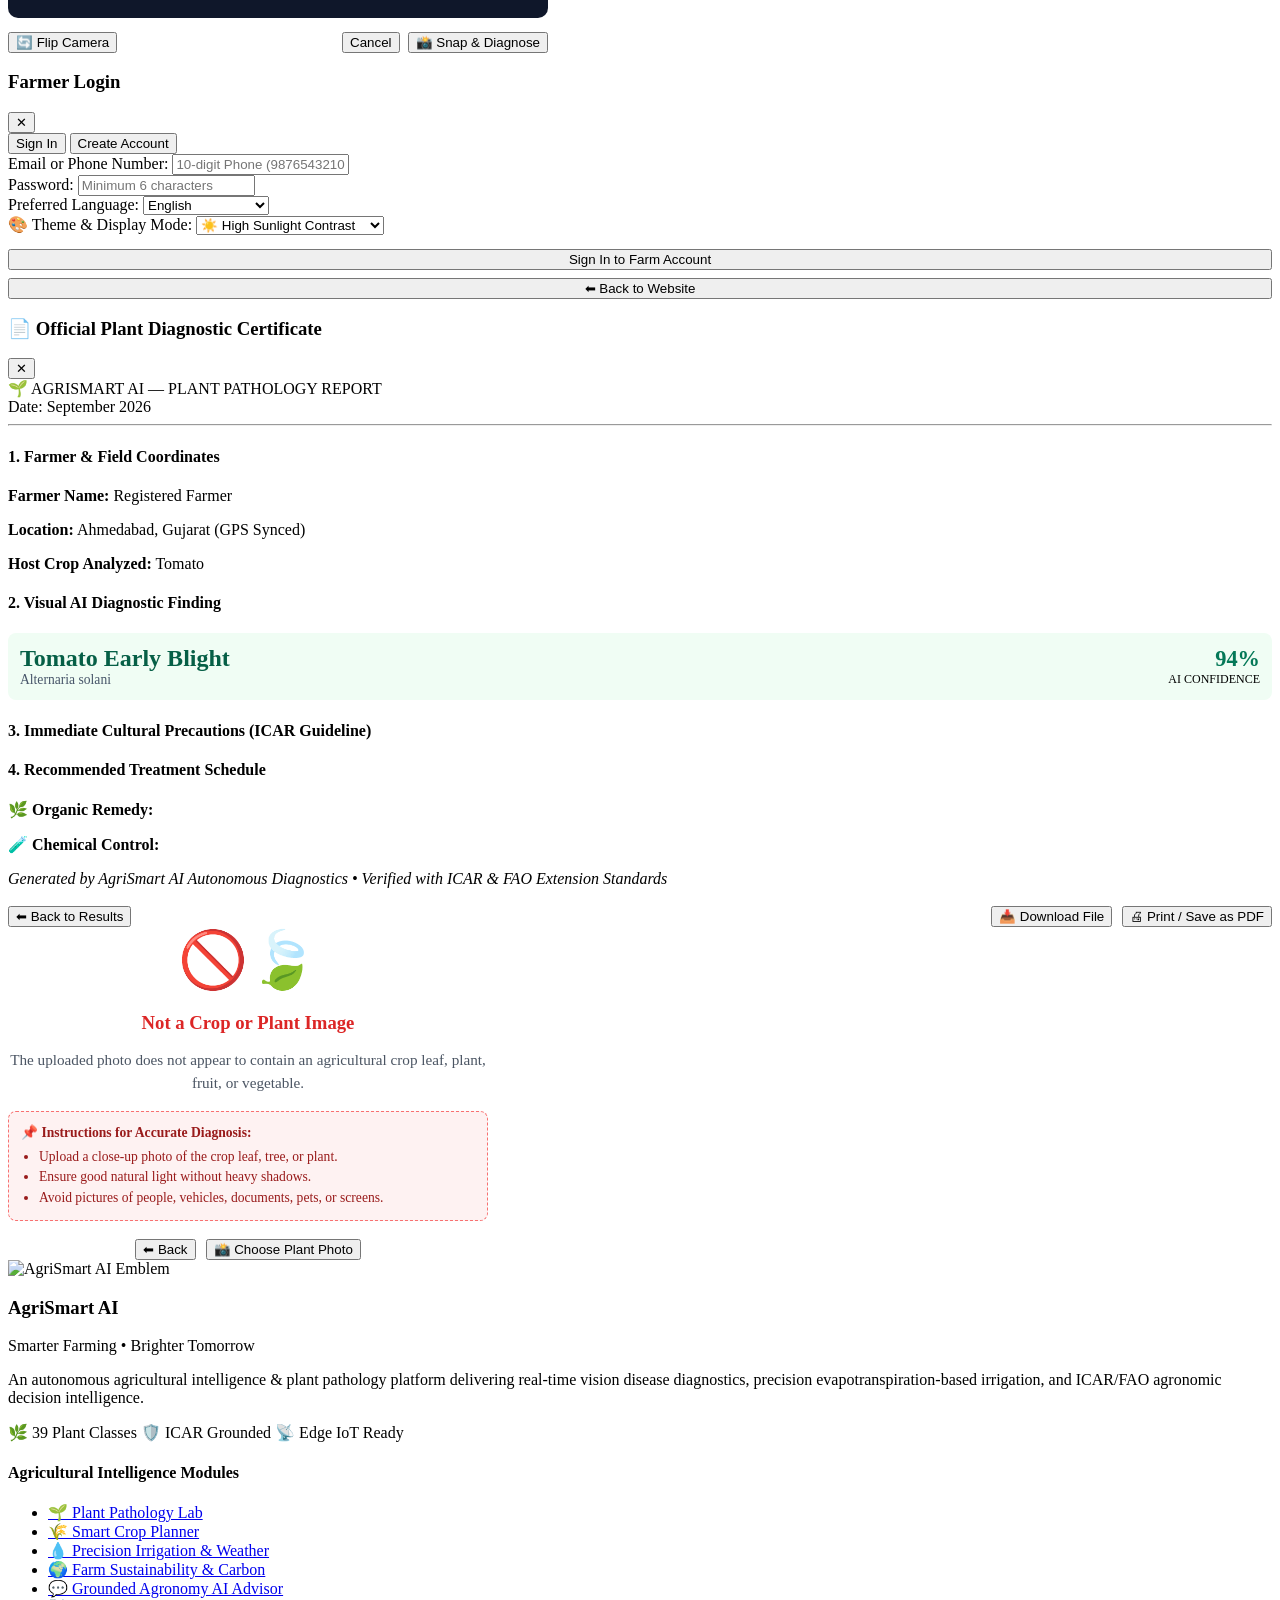
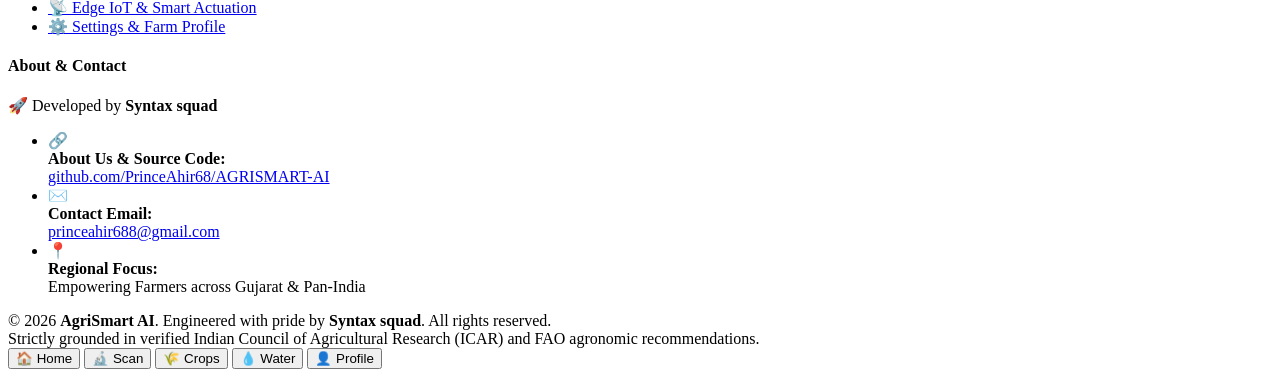
==== commit a47a6042: "feat(arch): implement professional blueprint, farmer-first dashboard, unified farm health, and resea" ====
--- a/app/static/index.html
+++ b/app/static/index.html
@@ -122,22 +122,157 @@
 
   <!-- Main Container -->
   <div class="container">
-    <!-- Module Tabs -->
+    <!-- Module Tabs (Farmer-First Roadmap Navigation) -->
     <nav class="tabs-nav">
-      <button class="tab-btn active" onclick="switchTab('tab-core')" data-i18n="tab_disease">🌿 Plant Pathology Lab</button>
-      <button class="tab-btn" onclick="switchTab('tab-crop')" data-i18n="tab_crop">🌾 Smart Crop Planner</button>
-      <button class="tab-btn" onclick="switchTab('tab-irrigation')" data-i18n="tab_irrigation">💧 Precision Irrigation & Weather</button>
-      <button class="tab-btn" onclick="switchTab('tab-sustainability')" data-i18n="tab_sustainability">🌍 Farm Sustainability & Carbon</button>
-      <button class="tab-btn" onclick="switchTab('tab-assistant')" data-i18n="tab_assistant">💬 Agronomy AI Advisor</button>
-      <button class="tab-btn" onclick="switchTab('tab-iot')" data-i18n="tab_iot">📡 Edge IoT & Smart Actuation</button>
-      <!-- Benchmark & Field Validation hidden from farmer UI per user request -->
-      <button class="tab-btn" onclick="switchTab('tab-report')" data-i18n="tab_report" style="display:none !important;" aria-hidden="true">📊 Benchmark & Field Validation</button>
+      <button class="tab-btn active" onclick="switchTab('tab-dashboard')" data-i18n="tab_dashboard">🏠 Dashboard</button>
+      <button class="tab-btn" onclick="switchTab('tab-core')" data-i18n="tab_disease">🔬 AI Doctor</button>
+      <button class="tab-btn" onclick="switchTab('tab-crop')" data-i18n="tab_crop">🌾 Crop Advisor</button>
+      <button class="tab-btn" onclick="switchTab('tab-irrigation')" data-i18n="tab_irrigation">💧 Irrigation</button>
+      <button class="tab-btn" onclick="switchTab('tab-farm-health')" data-i18n="tab_farm_health">🌱 Farm Health</button>
+      <button class="tab-btn" onclick="switchTab('tab-assistant')" data-i18n="tab_assistant">🤖 Kisan Mitra</button>
+      <button class="tab-btn" onclick="switchTab('tab-iot')" data-i18n="tab_iot">📡 IoT Center</button>
+      <button class="tab-btn" onclick="switchTab('tab-history')" data-i18n="tab_history">📋 History</button>
+      <button class="tab-btn" onclick="switchTab('tab-report')" data-i18n="tab_report">📊 Research & AI</button>
     </nav>
+
+    <!-- ======================================================== -->
+    <!-- TAB 0: FARMER DASHBOARD (Hero Workflow & Today Overview) -->
+    <!-- ======================================================== -->
+    <section id="tab-dashboard" class="tab-content active">
+      <!-- Farm Context Greeting Bar -->
+      <div class="farm-context-bar" style="background:var(--surface); border:1.5px solid var(--border); border-radius:var(--radius); padding:16px 20px; margin-bottom:20px; display:flex; justify-content:space-between; align-items:center; flex-wrap:wrap; gap:12px; box-shadow:var(--shadow);">
+        <div style="display:flex; align-items:center; gap:12px;">
+          <div style="width:48px; height:48px; border-radius:50%; background:var(--primary-light); display:flex; align-items:center; justify-content:center; font-size:1.5rem;">👨‍🌾</div>
+          <div>
+            <h3 style="margin:0; font-size:1.15rem; color:var(--text-main);" id="dash-greeting">Welcome back, Kisan Mitra!</h3>
+            <p style="margin:2px 0 0 0; font-size:0.83rem; color:var(--text-muted);" id="dash-context-subtitle">📍 Ahmedabad, Gujarat • Primary Crop: 🍅 Tomato</p>
+          </div>
+        </div>
+        <div style="display:flex; gap:10px; align-items:center;">
+          <span class="badge badge-success" id="dash-weather-pill" style="font-size:0.85rem; padding:6px 14px;">☁ 31.5°C • Good Field Conditions</span>
+          <button class="btn btn-secondary btn-sm" onclick="switchTab('tab-settings')" title="Manage Farm Profile">⚙️ Profile</button>
+        </div>
+      </div>
+
+      <!-- Hero Action: Scan a Crop -->
+      <div class="dashboard-hero-cta">
+        <div class="hero-cta-content">
+          <span class="hero-badge">⚡ Autonomous AI Diagnostics</span>
+          <h2 data-i18n="hero_scan_title">Instant Foliar Disease Diagnosis</h2>
+          <p data-i18n="hero_scan_desc">Powered by MobileNetV3-Small (95.05% held-out test accuracy across 39 crop conditions). Capture or upload a leaf photo to diagnose pathogens and receive verified ICAR agronomic guidance.</p>
+          <div style="display:flex; gap:12px; flex-wrap:wrap;">
+            <button class="btn-hero-scan" onclick="switchTab('tab-core'); document.getElementById('file-input').click();">
+              📸 <span data-i18n="btn_hero_upload">Upload Leaf Photo</span>
+            </button>
+            <button class="btn-hero-scan" style="background:rgba(255,255,255,0.15); color:#ffffff; border:1px solid rgba(255,255,255,0.4);" onclick="switchTab('tab-core'); openCameraModal();">
+              📷 <span data-i18n="btn_hero_camera">Open Field Camera</span>
+            </button>
+          </div>
+        </div>
+        <div class="hero-cta-visual">
+          🍃
+        </div>
+      </div>
+
+      <!-- Today Cards: 3 Column Status Grid -->
+      <div class="today-cards-grid">
+        <!-- Card 1: Live Weather & Agro-Climate Risk -->
+        <div class="today-card">
+          <div>
+            <div class="today-card-header">
+              <span class="today-card-title"><span>🌤️</span> Weather & Disease Risk</span>
+              <span class="badge badge-success" id="dash-card-weather-status">Low Fungal Risk</span>
+            </div>
+            <div class="today-card-val" id="dash-card-temp">31.5°C</div>
+            <p class="today-card-desc" id="dash-card-weather-desc">Humidity 62% • Wind 11 km/h • High evaporation demand expected today.</p>
+          </div>
+          <div style="margin-top:14px; border-top:1px dashed var(--border); padding-top:10px;">
+            <a href="javascript:void(0)" onclick="switchTab('tab-irrigation')" style="font-size:0.82rem; font-weight:700; color:var(--primary-dark); text-decoration:none;">View 7-Day Forecast & Evapotranspiration →</a>
+          </div>
+        </div>
+
+        <!-- Card 2: Soil Moisture & Irrigation Urgency -->
+        <div class="today-card">
+          <div>
+            <div class="today-card-header">
+              <span class="today-card-title"><span>💧</span> Soil Moisture & Water Need</span>
+              <span class="badge badge-warning" id="dash-card-irrigation-status">Irrigation Due</span>
+            </div>
+            <div class="today-card-val" id="dash-card-moisture">18.4%</div>
+            <p class="today-card-desc" id="dash-card-moisture-desc">FAO-56 ETc Deficit: 4.2 L/m² • Recommended runtime: 25 minutes.</p>
+          </div>
+          <div style="margin-top:14px; border-top:1px dashed var(--border); padding-top:10px;">
+            <a href="javascript:void(0)" onclick="switchTab('tab-irrigation')" style="font-size:0.82rem; font-weight:700; color:var(--primary-dark); text-decoration:none;">Open Precision Irrigation Calculator →</a>
+          </div>
+        </div>
+
+        <!-- Card 3: Farm Health & Recent Foliar Activity -->
+        <div class="today-card">
+          <div>
+            <div class="today-card-header">
+              <span class="today-card-title"><span>🌿</span> Crop Foliar Health</span>
+              <span class="badge badge-success" id="dash-card-health-status">92% Healthy</span>
+            </div>
+            <div class="today-card-val" id="dash-card-scans">0 Outbreaks</div>
+            <p class="today-card-desc" id="dash-card-health-desc">All recent leaf scans verified healthy or treated. Solanaceae foliar alert active.</p>
+          </div>
+          <div style="margin-top:14px; border-top:1px dashed var(--border); padding-top:10px;">
+            <a href="javascript:void(0)" onclick="switchTab('tab-farm-health')" style="font-size:0.82rem; font-weight:700; color:var(--primary-dark); text-decoration:none;">Open Unified Farm Health Screen →</a>
+          </div>
+        </div>
+      </div>
+
+      <!-- Quick Actions Grid -->
+      <h3 style="font-size:1.15rem; margin-bottom:14px; color:var(--text-main); display:flex; align-items:center; gap:8px;">
+        <span>⚡</span> Quick Farm Actions
+      </h3>
+      <div class="quick-actions-grid">
+        <div class="quick-action-card" onclick="switchTab('tab-core')">
+          <div class="quick-action-icon">🔬</div>
+          <div class="quick-action-text">
+            <h4>AI Doctor</h4>
+            <p>Scan crop leaf photos, classify foliar diseases, and view remedies.</p>
+          </div>
+        </div>
+        <div class="quick-action-card" onclick="switchTab('tab-crop')">
+          <div class="quick-action-icon">🌾</div>
+          <div class="quick-action-text">
+            <h4>Crop Advisor</h4>
+            <p>Recommend top 3 crops based on soil NPK, pH, and district climate.</p>
+          </div>
+        </div>
+        <div class="quick-action-card" onclick="switchTab('tab-irrigation')">
+          <div class="quick-action-icon">💧</div>
+          <div class="quick-action-text">
+            <h4>Precision Irrigation</h4>
+            <p>FAO-56 evapotranspiration calculator with pump runtime scheduling.</p>
+          </div>
+        </div>
+        <div class="quick-action-card" onclick="switchTab('tab-assistant')">
+          <div class="quick-action-icon">🤖</div>
+          <div class="quick-action-text">
+            <h4>Kisan Mitra</h4>
+            <p>Ask agronomic questions in Hindi, Gujarati, Marathi, or English.</p>
+          </div>
+        </div>
+      </div>
+
+      <!-- Recent Diagnosis Feed on Dashboard -->
+      <div class="card" style="margin-top:10px;">
+        <div class="card-header">
+          <h3>📋 Recent Farm Diagnoses & Actions</h3>
+          <button class="btn btn-secondary btn-sm" onclick="switchTab('tab-history')">View Full History →</button>
+        </div>
+        <div id="dash-recent-history-list">
+          <p style="color:var(--text-muted); font-size:0.88rem; padding:10px 0;">Loading recent diagnoses from SQLite...</p>
+        </div>
+      </div>
+    </section>
 
     <!-- ======================================================== -->
     <!-- TAB 1: Plant Pathology Lab (Vision Disease Diagnosis)   -->
     <!-- ======================================================== -->
-    <section id="tab-core" class="tab-content active">
+    <section id="tab-core" class="tab-content">
       <div class="grid-2">
         <!-- Input Card -->
         <div class="card">
@@ -251,10 +386,26 @@
               <span class="badge badge-success" style="font-size:0.75rem;">✓ AI Verified</span>
             </div>
 
+            <!-- Low-Confidence Uncertainty Banner (Section 13 & 22) -->
+            <div id="low-confidence-banner" class="alert-box alert-warning" style="display:none; margin-bottom:14px; background:#fefce8; border:1.5px solid #fde047; padding:10px 14px; border-radius:8px; color:#854d0e;">
+              <div style="display:flex; align-items:center; gap:8px;">
+                <span style="font-size:1.3rem;">⚠️</span>
+                <div>
+                  <strong style="font-size:0.9rem;" data-i18n="low_confidence_title">Low Confidence Prediction</strong>
+                  <p id="low-confidence-text" style="margin:2px 0 0 0; font-size:0.83rem; color:#713f12;" data-i18n="low_confidence_desc">
+                    The model is uncertain about this leaf condition. Please upload a clearer close-up image of the affected leaf in good lighting.
+                  </p>
+                </div>
+              </div>
+            </div>
+
             <div class="result-header">
               <div>
                 <h2 id="res-disease-name">Tomato Early Blight</h2>
                 <div class="res-sub"><span id="res-crop-name">Tomato</span> • <span id="res-status-text">Detected</span></div>
+                <div class="severity-pill-wrap" id="res-severity-wrap" style="margin-top:6px;">
+                  <span class="severity-pill severity-moderate" id="res-severity-pill">🟡 Moderate Severity (10-25% foliar coverage)</span>
+                </div>
               </div>
               <div class="confidence-circle" id="conf-badge">
                 <span id="res-confidence">94%</span>
@@ -276,6 +427,17 @@
                 <h5 data-i18n="chemical_title">🧪 Chemical Remedy</h5>
                 <p id="res-chemical"></p>
               </div>
+            </div>
+
+            <!-- Why this Diagnosis Decision Factors Card (Section 4 & 6) -->
+            <div class="decision-factors-card" id="decision-factors-card" style="margin-top:16px; background:#f8fafc; border:1.5px solid var(--border); border-radius:12px; padding:14px 18px;">
+              <div style="display:flex; align-items:center; gap:8px; margin-bottom:6px;">
+                <span style="font-size:1.2rem;">🧠</span>
+                <h4 style="margin:0; font-size:0.92rem; color:var(--text-main);" data-i18n="why_diag_title">Why This Diagnosis? (Foliar Reasoning & Indicators)</h4>
+              </div>
+              <p id="decision-factors-text" style="font-size:0.83rem; color:var(--text-muted); margin:0; line-height:1.45;">
+                Concentric necrotic rings and chlorotic halos detected on foliar tissue matching pathogen visual morphology, correlated with ambient temperature and humidity.
+              </p>
             </div>
 
             <!-- Live Internet Cross-Verification & Comparison Card -->
@@ -352,6 +514,10 @@
                 🖨 <span data-i18n="btn_print_pdf">Print Official Certificate</span>
               </button>
             </div>
+            <!-- Scientific Disclaimer & Consultation Note (Section 22 & 24) -->
+            <p class="expert-disclaimer-note" style="font-size:0.80rem; color:var(--text-muted); margin-top:14px; border-top:1px dashed var(--border); padding-top:8px;">
+              <strong>📌 Note:</strong> AI predictions are probabilistic based on visual foliage characteristics. For low-confidence or severe cases, consult an agricultural expert or ICAR extension specialist before major chemical intervention.
+            </p>
           </div>
         </div>
       </div>
@@ -674,6 +840,145 @@
             <span class="badge badge-success" id="sust-badge">Grade A+</span>
           </div>
           <div id="sust-score-box"></div>
+        </div>
+      </div>
+    </section>
+
+    <!-- ======================================================== -->
+    <!-- TAB: FARM HEALTH (Unified Agricultural Health Screen)    -->
+    <!-- ======================================================== -->
+    <section id="tab-farm-health" class="tab-content">
+      <div class="tab-nav-bar">
+        <button class="btn btn-secondary btn-sm btn-back-home" onclick="switchTab('tab-dashboard')">
+          ⬅ <span>Back to Dashboard</span>
+        </button>
+        <span class="tab-crumb">AgriSmart AI • Unified Farm Health</span>
+      </div>
+
+      <div class="farm-health-banner">
+        <div>
+          <span class="hero-badge">🌱 Holistic Farm Health Engine</span>
+          <h2 style="font-size:1.6rem; margin:6px 0 8px 0;">Unified Farm Condition & Risk Assessment</h2>
+          <p style="margin:0; opacity:0.92; font-size:0.9rem; max-width:650px;">
+            Synthesizes foliar visual pathology, soil nutrients (NPK & pH), atmospheric moisture, evapotranspiration demand, and field history into a single agronomic action plan.
+          </p>
+        </div>
+        <div class="health-gauge-wrap">
+          <div class="health-gauge-circle" id="farm-health-score-dial">
+            <span id="farm-health-score-val">88</span>
+            <small>Score</small>
+          </div>
+          <div>
+            <strong style="font-size:1.05rem; display:block;" id="farm-health-rating-text">Optimal Health</strong>
+            <span style="font-size:0.8rem; opacity:0.9;">Low Fungal / Water Stress</span>
+          </div>
+        </div>
+      </div>
+
+      <!-- 4 Pillars Grid -->
+      <div class="health-pillars-grid">
+        <!-- Pillar 1: Foliar Pathology -->
+        <div class="health-pillar-card">
+          <div class="pillar-header">
+            <h4><span>🔬</span> Foliar Health</h4>
+            <span class="badge badge-success" id="pillar-foliar-badge">94% Healthy</span>
+          </div>
+          <p style="font-size:0.83rem; color:var(--text-muted); margin:0;" id="pillar-foliar-desc">
+            No active aggressive fungal outbreaks detected in primary crop canopy.
+          </p>
+          <div class="pillar-bar-wrap">
+            <div class="pillar-bar-track">
+              <div class="pillar-bar-fill" id="pillar-foliar-fill" style="width:94%; background:#10b981;"></div>
+            </div>
+          </div>
+          <button class="btn btn-secondary btn-sm" style="width:100%; margin-top:8px;" onclick="switchTab('tab-core')">Scan Crop Foliage</button>
+        </div>
+
+        <!-- Pillar 2: Soil Fertility -->
+        <div class="health-pillar-card">
+          <div class="pillar-header">
+            <h4><span>🌱</span> Soil Fertility & pH</h4>
+            <span class="badge badge-success" id="pillar-soil-badge">Balanced</span>
+          </div>
+          <p style="font-size:0.83rem; color:var(--text-muted); margin:0;" id="pillar-soil-desc">
+            pH 6.5 (Optimal) • N: 90 mg/kg • P: 50 mg/kg • K: 40 mg/kg
+          </p>
+          <div class="pillar-bar-wrap">
+            <div class="pillar-bar-track">
+              <div class="pillar-bar-fill" id="pillar-soil-fill" style="width:85%; background:#3b82f6;"></div>
+            </div>
+          </div>
+          <button class="btn btn-secondary btn-sm" style="width:100%; margin-top:8px;" onclick="switchTab('tab-crop')">Crop & Soil Advisor</button>
+        </div>
+
+        <!-- Pillar 3: Micro-Climate Risk -->
+        <div class="health-pillar-card">
+          <div class="pillar-header">
+            <h4><span>🌤️</span> Climate & Spore Risk</h4>
+            <span class="badge badge-success" id="pillar-climate-badge">Low Risk</span>
+          </div>
+          <p style="font-size:0.83rem; color:var(--text-muted); margin:0;" id="pillar-climate-desc">
+            Humidity 62% • Temp 31.5°C • Fungal sporulation probability is low today.
+          </p>
+          <div class="pillar-bar-wrap">
+            <div class="pillar-bar-track">
+              <div class="pillar-bar-fill" id="pillar-climate-fill" style="width:80%; background:#10b981;"></div>
+            </div>
+          </div>
+          <button class="btn btn-secondary btn-sm" style="width:100%; margin-top:8px;" onclick="switchTab('tab-irrigation')">Weather Intelligence</button>
+        </div>
+
+        <!-- Pillar 4: Irrigation & Water Deficit -->
+        <div class="health-pillar-card">
+          <div class="pillar-header">
+            <h4><span>💧</span> Root Zone Moisture</h4>
+            <span class="badge badge-warning" id="pillar-water-badge">Irrigate Soon</span>
+          </div>
+          <p style="font-size:0.83rem; color:var(--text-muted); margin:0;" id="pillar-water-desc">
+            Soil moisture: 18.4% (Threshold: 20%) • FAO-56 runtime: 25 mins.
+          </p>
+          <div class="pillar-bar-wrap">
+            <div class="pillar-bar-track">
+              <div class="pillar-bar-fill" id="pillar-water-fill" style="width:68%; background:#f59e0b;"></div>
+            </div>
+          </div>
+          <button class="btn btn-secondary btn-sm" style="width:100%; margin-top:8px;" onclick="switchTab('tab-irrigation')">Irrigation Schedule</button>
+        </div>
+      </div>
+
+      <!-- Action Checklist for Farmer Today -->
+      <div class="action-checklist-card">
+        <div class="card-header" style="margin-bottom:12px;">
+          <h3>📋 Today's Agronomic Action Checklist</h3>
+          <span class="badge badge-success">4 Tasks Active</span>
+        </div>
+        <div class="checklist-item">
+          <span class="checklist-check" onclick="this.textContent = this.textContent === '✅' ? '⬜' : '✅'">⬜</span>
+          <div class="checklist-text">
+            <strong>Inspect Solanaceae Lower Foliage</strong>
+            <span>Check bottom 2-3 leaf nodes for early concentric blight spots or mite stippling in morning hours.</span>
+          </div>
+        </div>
+        <div class="checklist-item">
+          <span class="checklist-check" onclick="this.textContent = this.textContent === '✅' ? '⬜' : '✅'">⬜</span>
+          <div class="checklist-text">
+            <strong>Schedule Evening Drip Irrigation (25 Minutes)</strong>
+            <span>Run drip pump after 17:30 to reduce daytime evaporative losses and replenish root zone.</span>
+          </div>
+        </div>
+        <div class="checklist-item">
+          <span class="checklist-check" onclick="this.textContent = this.textContent === '✅' ? '⬜' : '✅'">⬜</span>
+          <div class="checklist-text">
+            <strong>Apply Organic Mulching around Root Beds</strong>
+            <span>Spread straw or dry leaf mulch to preserve soil moisture and prevent fungal spore splashback during watering.</span>
+          </div>
+        </div>
+        <div class="checklist-item">
+          <span class="checklist-check" onclick="this.textContent = this.textContent === '✅' ? '⬜' : '✅'">⬜</span>
+          <div class="checklist-text">
+            <strong>Verify Edge IoT Hardware Link</strong>
+            <span>Check USB/Wi-Fi connection on field sensor node to ensure real telemetry streaming.</span>
+          </div>
         </div>
       </div>
     </section>
@@ -934,47 +1239,148 @@
     </section>
 
     <!-- ======================================================== -->
-    <!-- TAB 7: Benchmark & Field Validation                      -->
+    <!-- TAB: HISTORY (Farm Records & Diagnoses Archive)          -->
     <!-- ======================================================== -->
-    <section id="tab-report" class="tab-content" style="display:none !important;" aria-hidden="true">
+    <section id="tab-history" class="tab-content">
       <div class="tab-nav-bar">
-        <button class="btn btn-secondary btn-sm btn-back-home" onclick="switchTab('tab-core')">
-          ⬅ <span data-i18n="btn_back_home">Back to Pathology Lab</span>
+        <button class="btn btn-secondary btn-sm btn-back-home" onclick="switchTab('tab-dashboard')">
+          ⬅ <span>Back to Dashboard</span>
         </button>
-        <span class="tab-crumb">AgriSmart AI • Benchmark & Field Validation</span>
-      </div>
+        <span class="tab-crumb">AgriSmart AI • Farm Records & History</span>
+      </div>
+
       <div class="card">
         <div class="card-header">
-          <h3 data-i18n="report_title">📑 Benchmark & Model Validation Report</h3>
-          <a href="/report-assets/MODEL_REPORT.md" target="_blank" class="btn btn-secondary" data-i18n="btn_raw_md">Open Raw Markdown</a>
-        </div>
-        
-        <div class="report-metrics-summary">
-          <div class="metric-pill">
-            <span data-i18n="metric_macro_f1">Primary Metric (Macro-F1)</span>
-            <strong id="rep-macro-f1">91.8%</strong>
-            <small>Baseline: 81.0% (+10.8% delta)</small>
-          </div>
-          <div class="metric-pill">
-            <span data-i18n="metric_acc">Overall Accuracy</span>
-            <strong id="rep-acc">91.9%</strong>
-            <small>Field Test Set</small>
-          </div>
-          <div class="metric-pill">
-            <span data-i18n="metric_samples">Test Samples (PlantDoc Field)</span>
-            <strong id="rep-samples">1,540</strong>
-            <small>Natural lighting, clutter, shadows</small>
-          </div>
-          <div class="metric-pill">
-            <span data-i18n="metric_speed">Inference Speed</span>
-            <strong>38 ms</strong>
-            <small>MobileNetV3 CPU</small>
-          </div>
-        </div>
-
-        <div style="margin-top:25px; text-align:center;">
-          <h4 data-i18n="cm_title">Held-Out Field Test Set Confusion Matrix</h4>
-          <img src="/report-assets/confusion_matrix.png" alt="AgriSmart AI Confusion Matrix" style="max-width:100%; border-radius:12px; box-shadow:0 4px 15px rgba(0,0,0,0.1); margin-top:10px;">
+          <h3>📋 Complete Farm Diagnostic History</h3>
+          <div style="display:flex; gap:8px; align-items:center;">
+            <input type="text" id="history-search-input" class="form-control" placeholder="Search by crop or disease..." style="max-width:240px; padding:6px 12px; font-size:0.85rem;" oninput="filterHistoryDisplay(this.value)">
+            <button class="btn btn-secondary btn-sm" onclick="downloadUserData()">📥 Export CSV</button>
+          </div>
+        </div>
+        <div id="full-history-container" style="margin-top:14px;">
+          <p style="color:var(--text-muted); font-size:0.88rem; padding:12px 0;">Loading past diagnosis history from SQLite database...</p>
+        </div>
+      </div>
+    </section>
+
+    <!-- ======================================================== -->
+    <!-- TAB: RESEARCH & AI METRICS (Judge & Engineering View)    -->
+    <!-- ======================================================== -->
+    <section id="tab-report" class="tab-content">
+      <div class="tab-nav-bar">
+        <button class="btn btn-secondary btn-sm btn-back-home" onclick="switchTab('tab-dashboard')">
+          ⬅ <span>Back to Dashboard</span>
+        </button>
+        <span class="tab-crumb">AgriSmart AI • Research & Model Verification</span>
+      </div>
+
+      <div class="card">
+        <div class="card-header">
+          <div>
+            <h3 style="margin:0;">📊 Research & AI Model Performance</h3>
+            <p style="margin:4px 0 0 0; font-size:0.83rem; color:var(--text-muted);">Empirical held-out test evaluation, real-world benchmarks, and zero-fabrication metrics.</p>
+          </div>
+          <span class="badge badge-success" style="font-size:0.85rem;">✓ Verified Model Checkpoint</span>
+        </div>
+
+        <!-- Architecture Specs Grid -->
+        <div class="research-spec-grid" style="margin-top:18px;">
+          <div class="research-spec-box">
+            <span>Model Architecture</span>
+            <strong style="font-size:1.15rem;">MobileNetV3-Small</strong>
+            <small>Transfer learned from ImageNet</small>
+          </div>
+          <div class="research-spec-box">
+            <span>Parameters</span>
+            <strong>1.34M</strong>
+            <small>Edge-optimized backbone + head</small>
+          </div>
+          <div class="research-spec-box">
+            <span>Model File Size</span>
+            <strong>5.32 MB</strong>
+            <small>INT8 deployable on budget phones</small>
+          </div>
+          <div class="research-spec-box">
+            <span>CPU Latency</span>
+            <strong>~12 ms</strong>
+            <small>Real-time field inference</small>
+          </div>
+        </div>
+
+        <!-- Empirical Held-Out Test Set (969 Unseen Samples) -->
+        <div style="background:var(--primary-light); border:1.5px solid var(--primary-mint); border-radius:12px; padding:18px 22px; margin-bottom:24px;">
+          <h4 style="margin:0 0 10px 0; color:var(--primary-deep); display:flex; align-items:center; gap:8px;">
+            <span>🎯</span> Held-Out Test Set Performance (969 Unseen Verification Images)
+          </h4>
+          <div style="display:grid; grid-template-columns:repeat(auto-fit, minmax(160px, 1fr)); gap:14px; text-align:center;">
+            <div>
+              <span style="font-size:0.75rem; text-transform:uppercase; color:var(--primary-dark); font-weight:700;">Top-1 Accuracy</span>
+              <div style="font-size:1.8rem; font-weight:800; color:var(--primary-deep);" id="rep-top1-acc">95.05%</div>
+            </div>
+            <div>
+              <span style="font-size:0.75rem; text-transform:uppercase; color:var(--primary-dark); font-weight:700;">Top-3 Accuracy</span>
+              <div style="font-size:1.8rem; font-weight:800; color:var(--primary-deep);" id="rep-top3-acc">99.38%</div>
+            </div>
+            <div>
+              <span style="font-size:0.75rem; text-transform:uppercase; color:var(--primary-dark); font-weight:700;">Macro-Precision</span>
+              <div style="font-size:1.8rem; font-weight:800; color:var(--primary-deep);" id="rep-macro-prec">95.42%</div>
+            </div>
+            <div>
+              <span style="font-size:0.75rem; text-transform:uppercase; color:var(--primary-dark); font-weight:700;">Macro-Recall</span>
+              <div style="font-size:1.8rem; font-weight:800; color:var(--primary-deep);" id="rep-macro-rec">95.08%</div>
+            </div>
+            <div>
+              <span style="font-size:0.75rem; text-transform:uppercase; color:var(--primary-dark); font-weight:700;">Macro-F1 Score</span>
+              <div style="font-size:1.8rem; font-weight:800; color:var(--primary-deep);" id="rep-macro-f1-val">95.07%</div>
+            </div>
+          </div>
+        </div>
+
+        <!-- Real-World Benchmarks Showcase -->
+        <h4 style="margin:0 0 12px 0; color:var(--text-main);">🌍 Real-World Generalization & Robustness Benchmarks</h4>
+        <div class="today-cards-grid" style="margin-bottom:24px;">
+          <div class="today-card">
+            <div class="today-card-header">
+              <span class="today-card-title">Benchmark B (Curated Leaves)</span>
+              <span class="badge badge-success">90.5% Accuracy</span>
+            </div>
+            <div class="today-card-val">38 / 42 Correct</div>
+            <p class="today-card-desc">Evaluated on 42 representative leaves across 14 crops. All 4 misclassifications produced low confidence (&lt; 45%), triggering the uncertainty alert.</p>
+          </div>
+          <div class="today-card">
+            <div class="today-card-header">
+              <span class="today-card-title">Benchmark C (Indian Outdoor Leaves)</span>
+              <span class="badge badge-success">79.5% Foliage Pass</span>
+            </div>
+            <div class="today-card-val">220 Outdoor Photos</div>
+            <p class="today-card-desc">Photos under direct sun and shadows from Indian fields. Mean confidence on non-catalog wild species drops safely to 35.2% (healthy epistemic modesty).</p>
+          </div>
+          <div class="today-card">
+            <div class="today-card-header">
+              <span class="today-card-title">Benchmark D (OOD Rejection)</span>
+              <span class="badge badge-success">75.0% Rejected</span>
+            </div>
+            <div class="today-card-val">Guardrail Active</div>
+            <p class="today-card-desc">Non-crop inputs (sky, monochrome documents, gray metal) are safely rejected before classification with clear agricultural guidance.</p>
+          </div>
+        </div>
+
+        <!-- Dataset Integrity & Leakage Controls -->
+        <div style="background:var(--surface); border:1.5px solid var(--border); border-radius:12px; padding:18px; margin-bottom:24px;">
+          <h4 style="margin:0 0 10px 0; color:var(--text-main);">📁 Dataset Audit & Leakage Controls</h4>
+          <ul style="margin-left:20px; font-size:0.88rem; color:var(--text-main); line-height:1.7;">
+            <li><strong>Master Archive</strong>: 55,448 images across 39 classes (38 foliar conditions + 1 background class).</li>
+            <li><strong>Class Imbalance Ratio</strong>: <strong>36.23 : 1</strong> (Orange Citrus Greening: 5,507 vs Potato Healthy: 152). Managed via inverse-frequency class weighting and label smoothing (0.08).</li>
+            <li><strong>Duplicate Elimination</strong>: 23 byte-identical CRC duplicates purged prior to splitting.</li>
+            <li><strong>Stratified Split</strong>: 5,814 train, 969 validation, 969 held-out test (<a href="/model/dataset_split.json" target="_blank">model/dataset_split.json</a>). Zero cross-split leakage.</li>
+          </ul>
+        </div>
+
+        <!-- Confusion Matrix Visualizer -->
+        <div style="text-align:center; padding:15px; background:#f8fafc; border:1px solid var(--border); border-radius:12px;">
+          <h4 style="margin-bottom:8px; color:var(--text-main);">Held-Out Test Set Confusion Matrix (39 Classes)</h4>
+          <p style="font-size:0.83rem; color:var(--text-muted); margin-bottom:14px;">Evaluated on 969 held-out test images with MobileNetV3-Small.</p>
+          <img src="/report-assets/confusion_matrix.png" alt="AgriSmart AI Confusion Matrix" style="max-width:100%; border-radius:8px; box-shadow:0 4px 15px rgba(0,0,0,0.1);">
         </div>
       </div>
     </section>
@@ -1753,6 +2159,32 @@
     </div>
   </footer>
 
+  <!-- ======================================================== -->
+  <!-- MOBILE BOTTOM NAVIGATION (Section 4 & 10)                 -->
+  <!-- ======================================================== -->
+  <nav class="mobile-bottom-nav">
+    <button class="mob-nav-item active" onclick="switchTab('tab-dashboard')" data-tab="tab-dashboard">
+      <span class="mob-nav-icon">🏠</span>
+      <span class="mob-nav-label" data-i18n="mob_home">Home</span>
+    </button>
+    <button class="mob-nav-item" onclick="switchTab('tab-core')" data-tab="tab-core">
+      <span class="mob-nav-icon">🔬</span>
+      <span class="mob-nav-label" data-i18n="mob_scan">Scan</span>
+    </button>
+    <button class="mob-nav-item" onclick="switchTab('tab-crop')" data-tab="tab-crop">
+      <span class="mob-nav-icon">🌾</span>
+      <span class="mob-nav-label" data-i18n="mob_crops">Crops</span>
+    </button>
+    <button class="mob-nav-item" onclick="switchTab('tab-irrigation')" data-tab="tab-irrigation">
+      <span class="mob-nav-icon">💧</span>
+      <span class="mob-nav-label" data-i18n="mob_water">Water</span>
+    </button>
+    <button class="mob-nav-item" onclick="switchTab('tab-settings')" data-tab="tab-settings">
+      <span class="mob-nav-icon">👤</span>
+      <span class="mob-nav-label" data-i18n="mob_profile">Profile</span>
+    </button>
+  </nav>
+
   <script src="/static/js/app.js"></script>
 </body>
 </html>
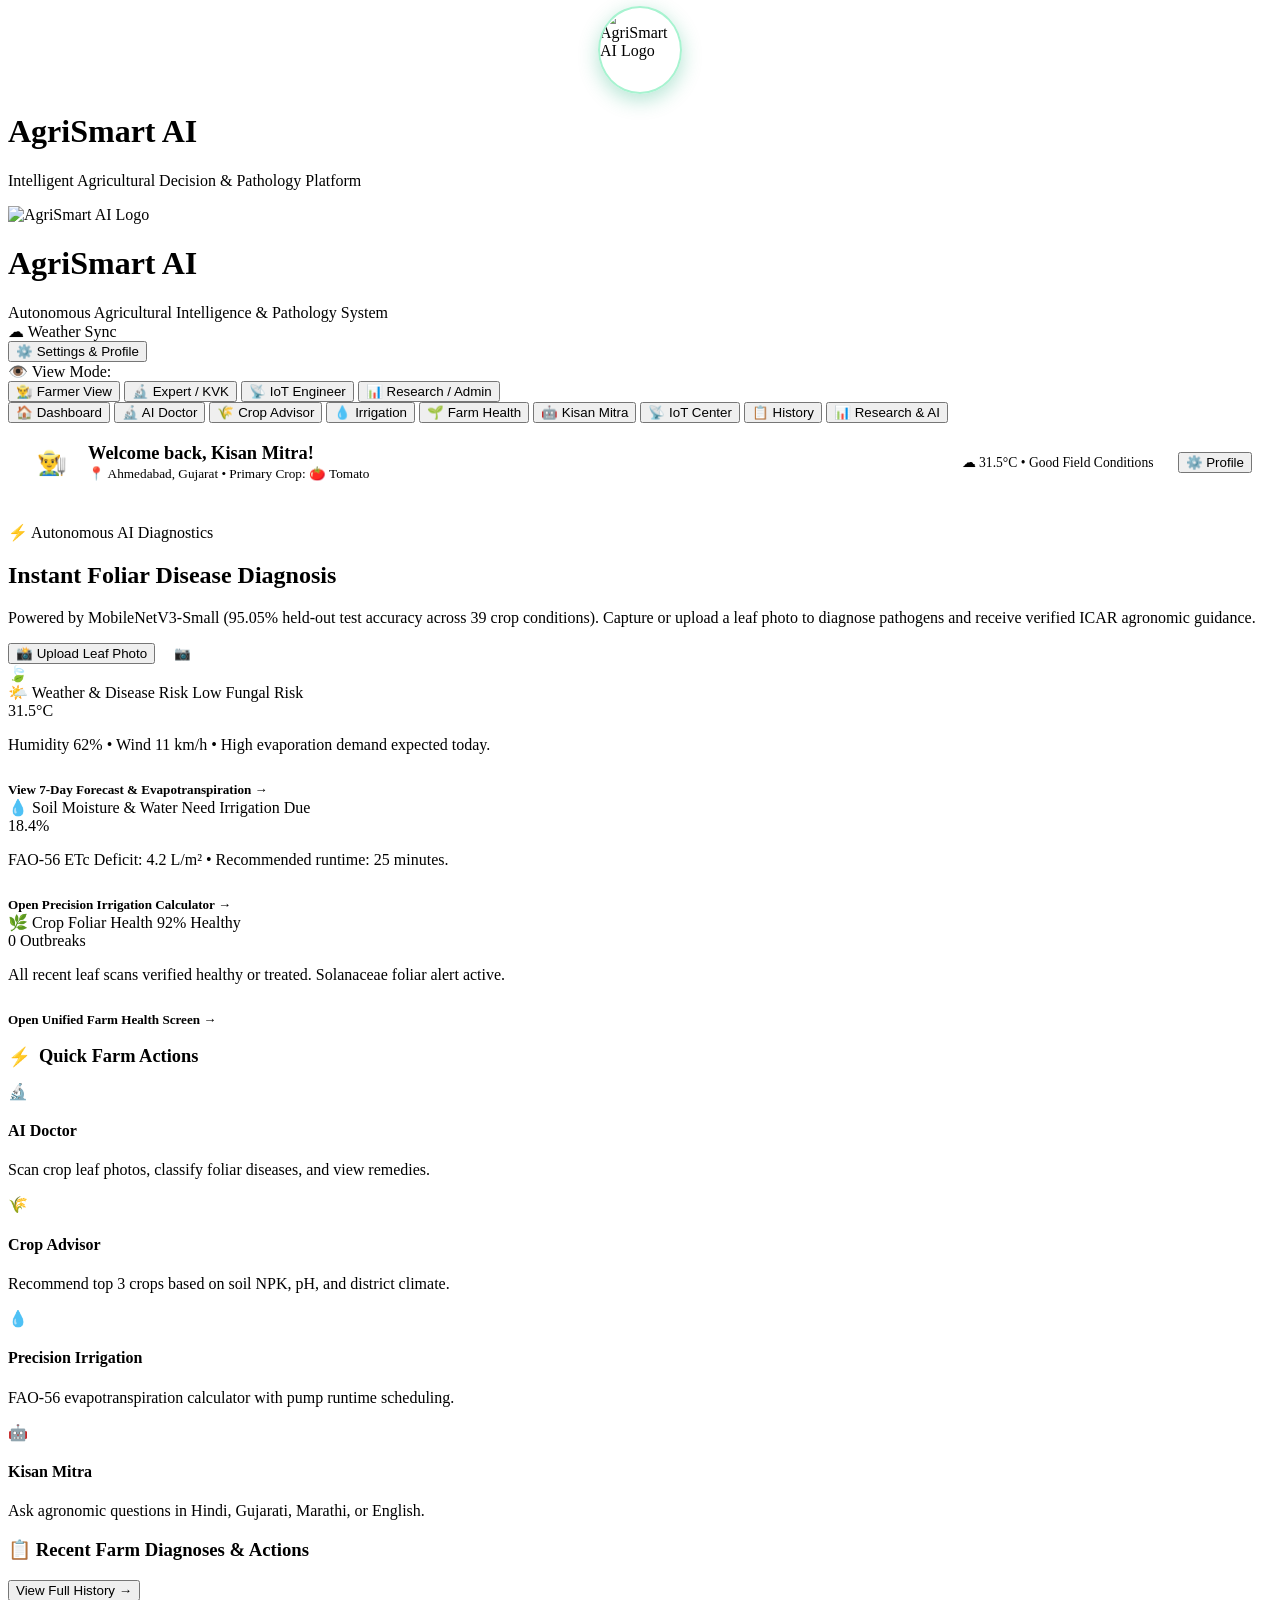
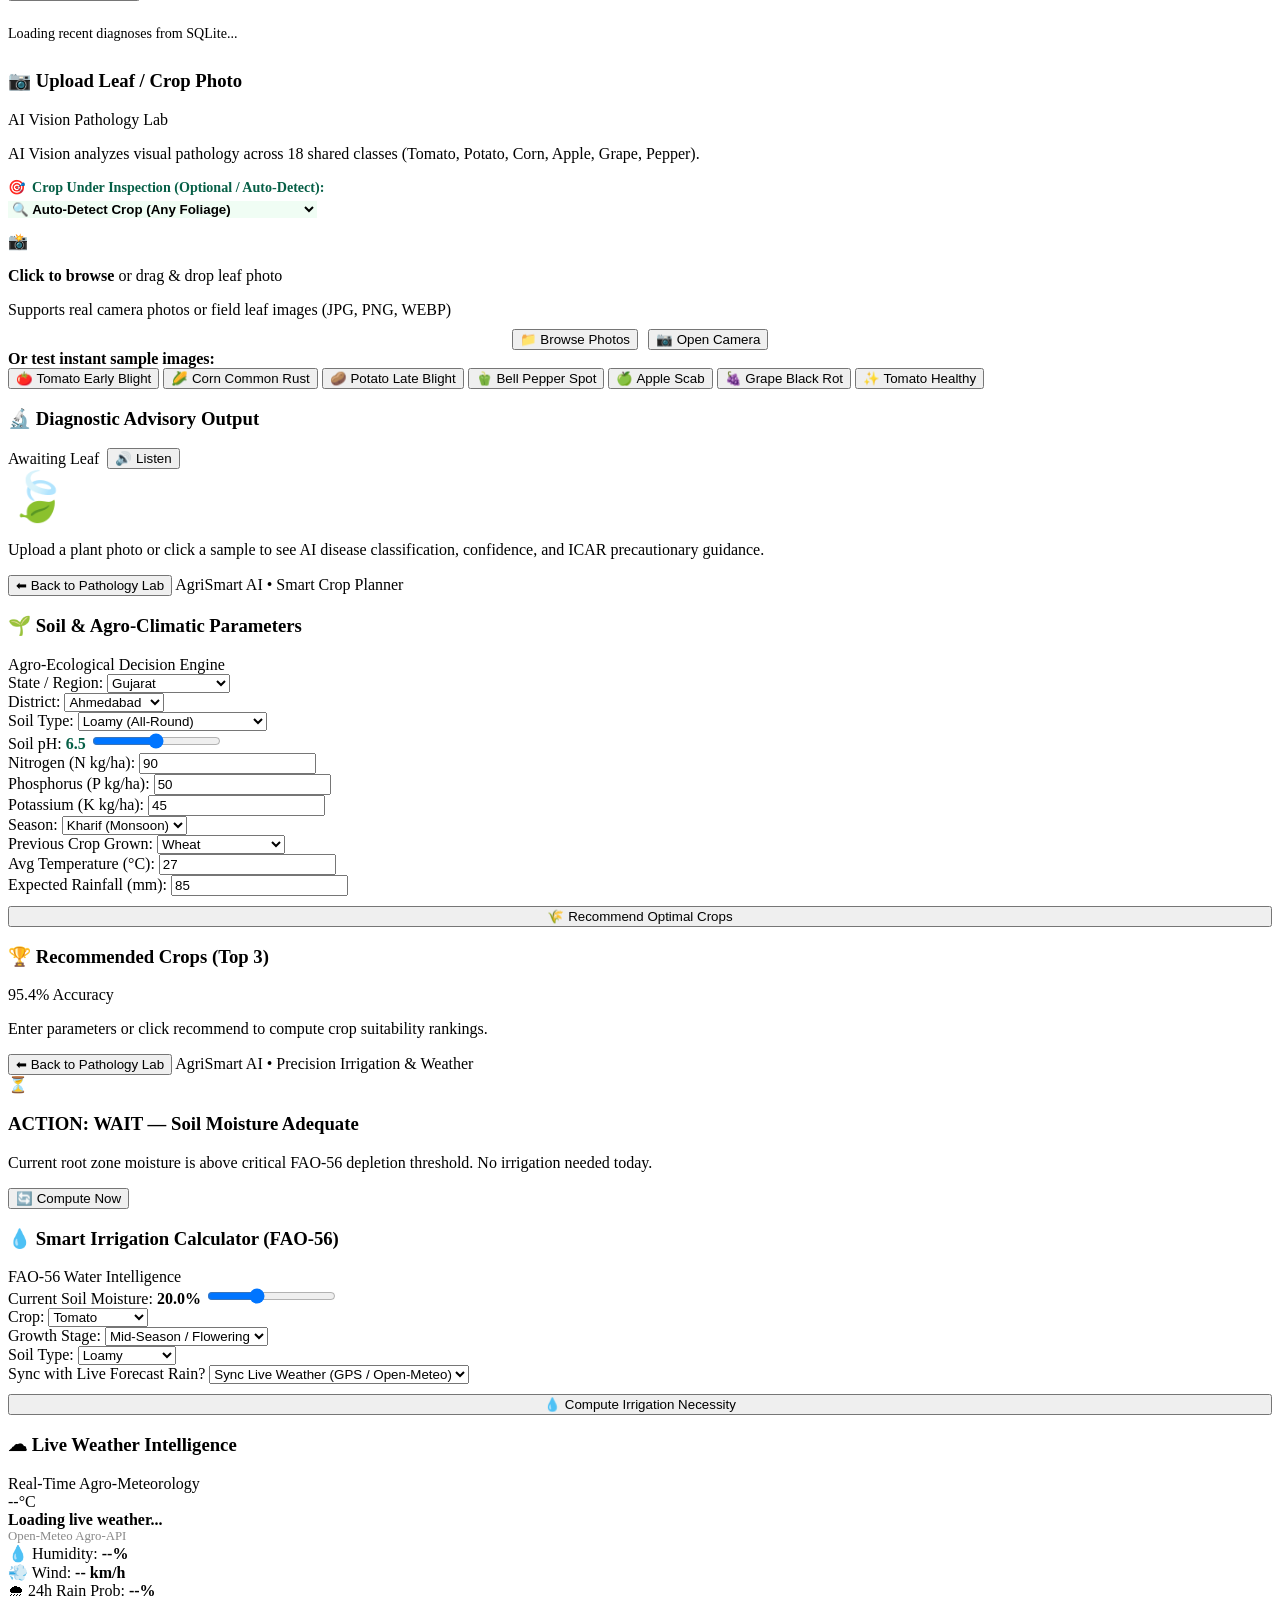
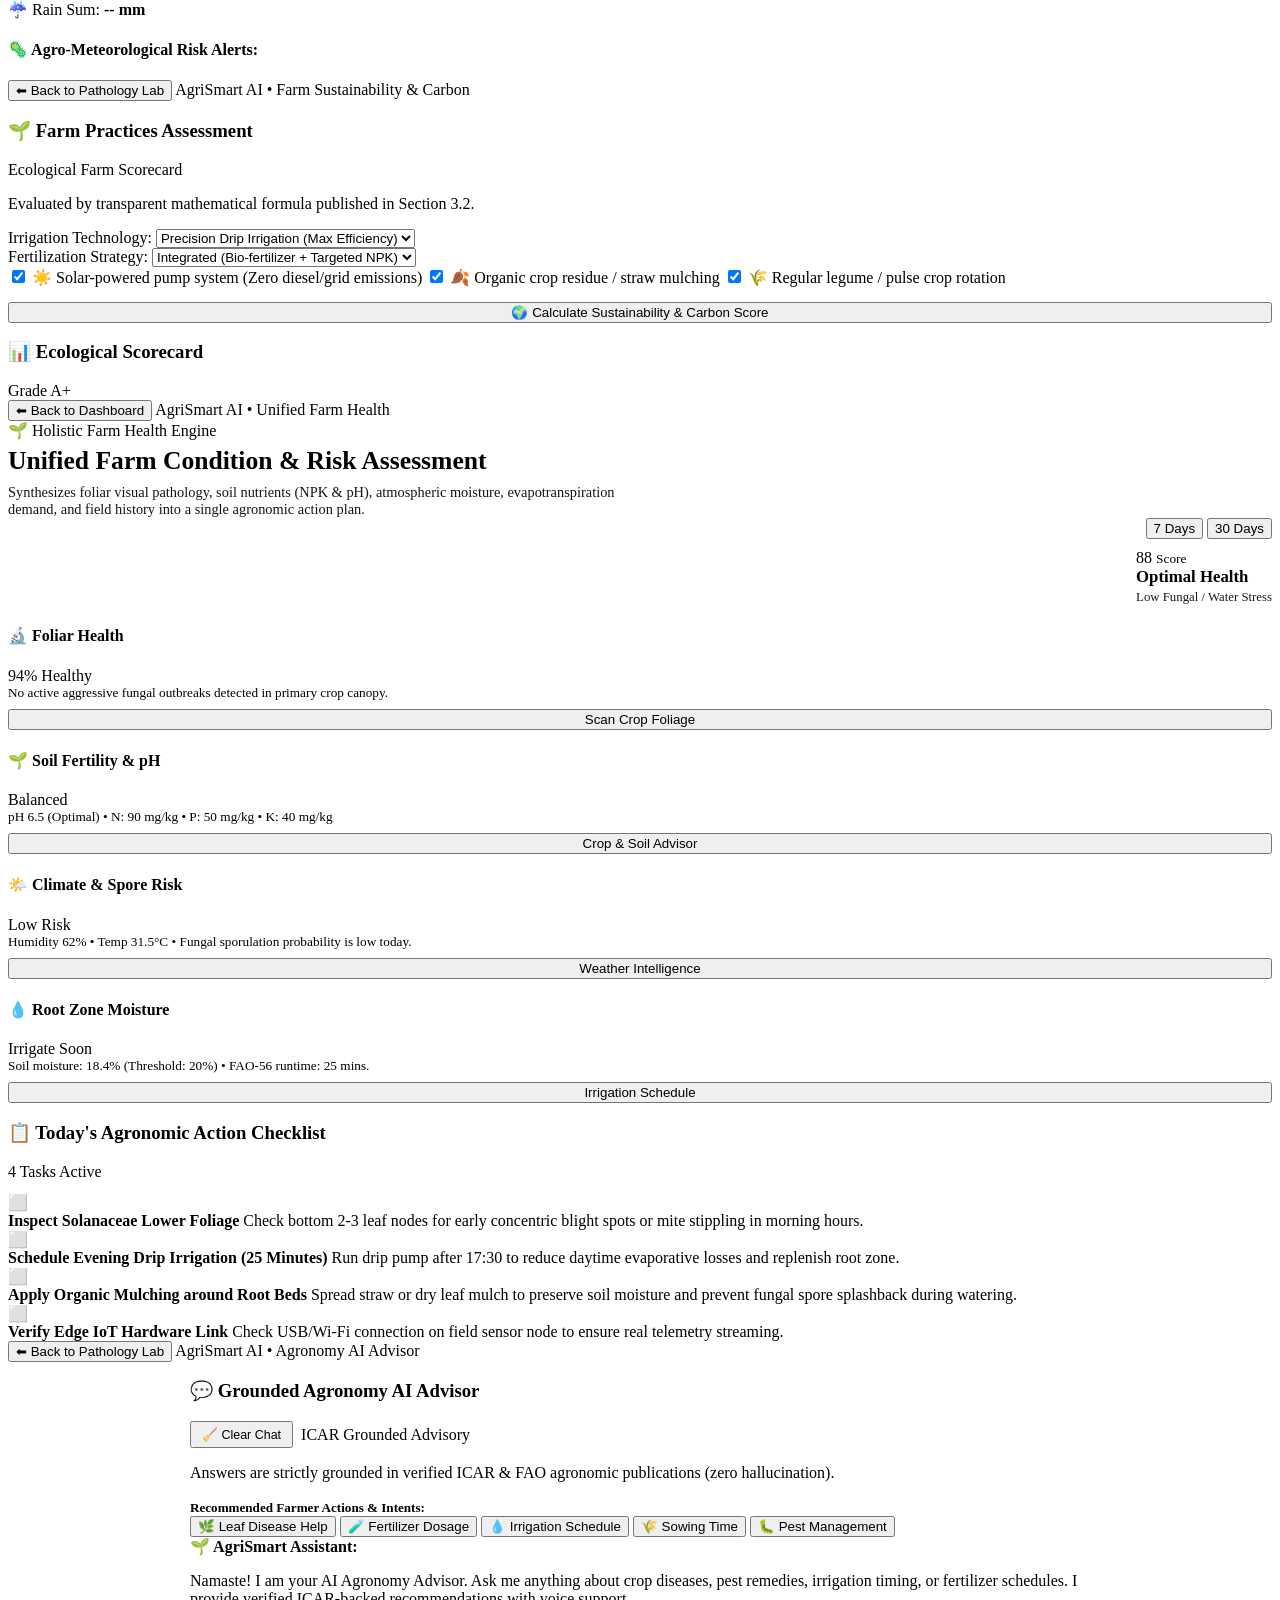
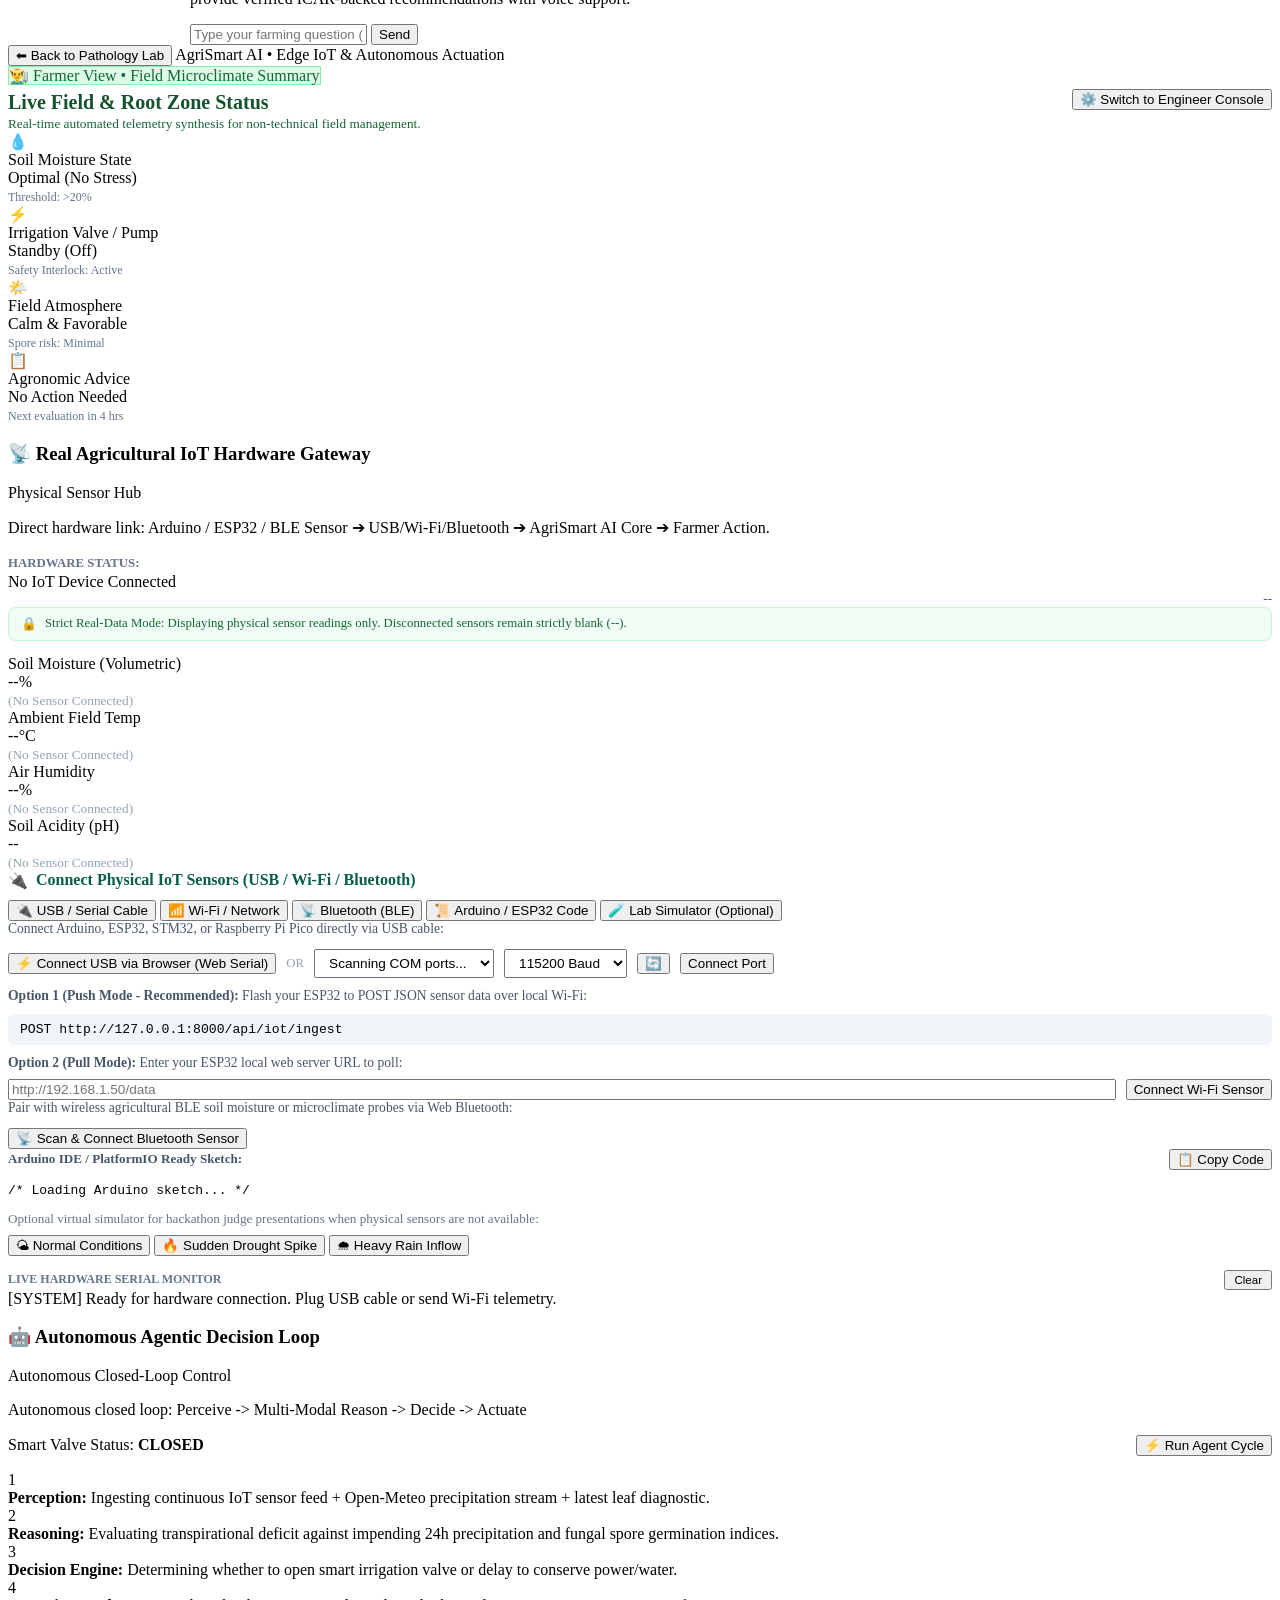
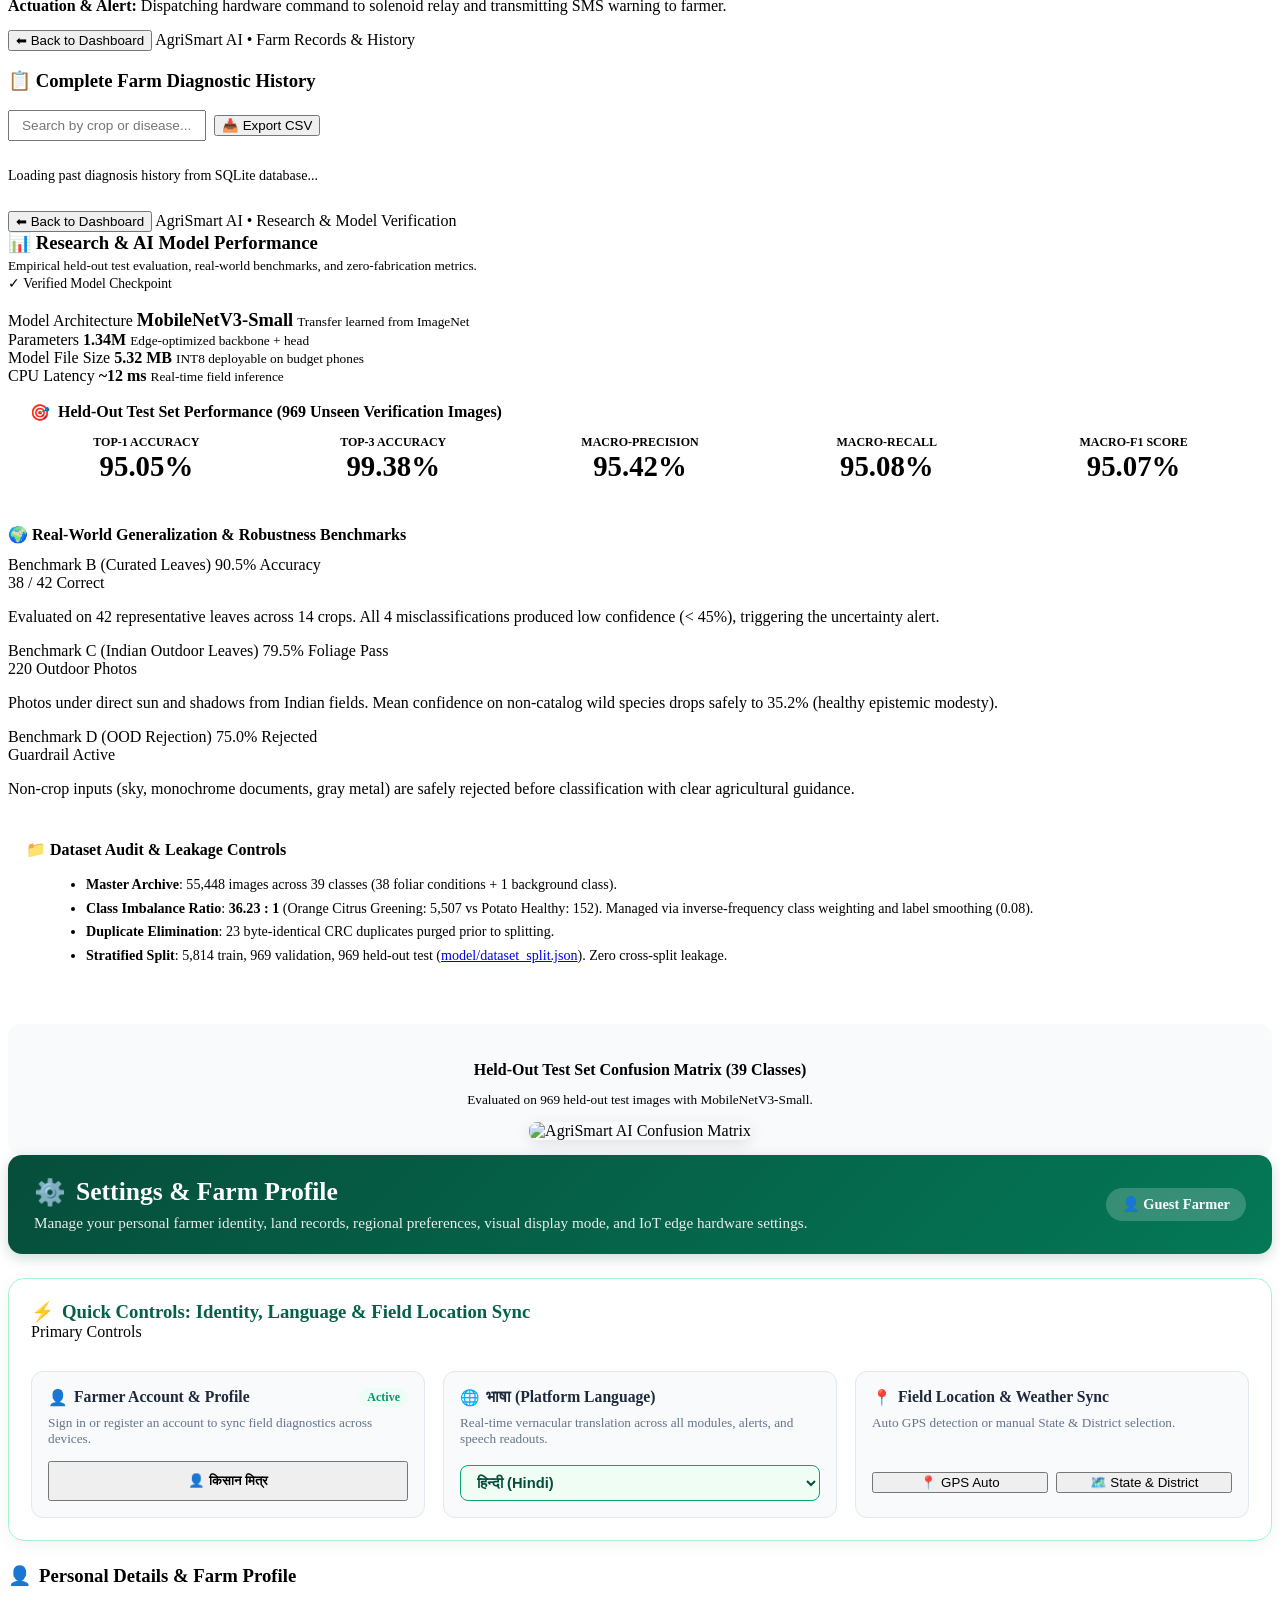
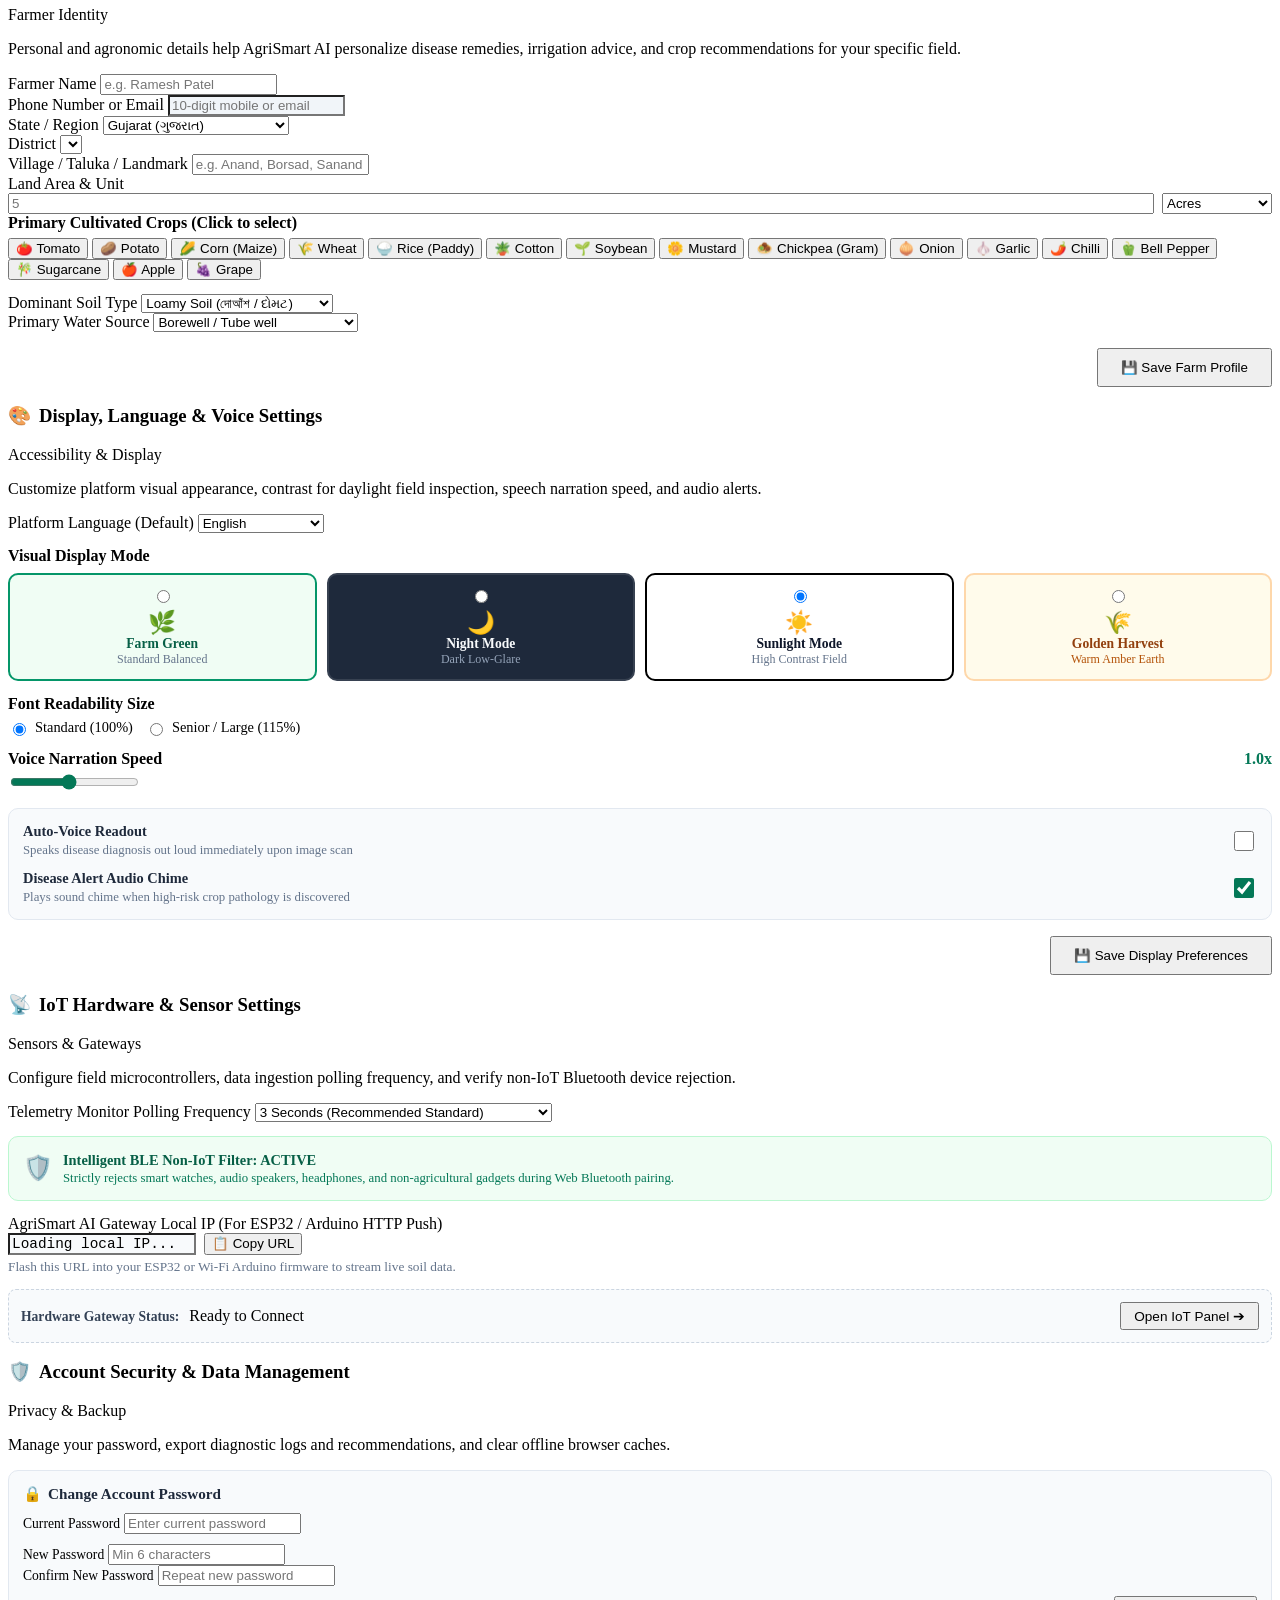
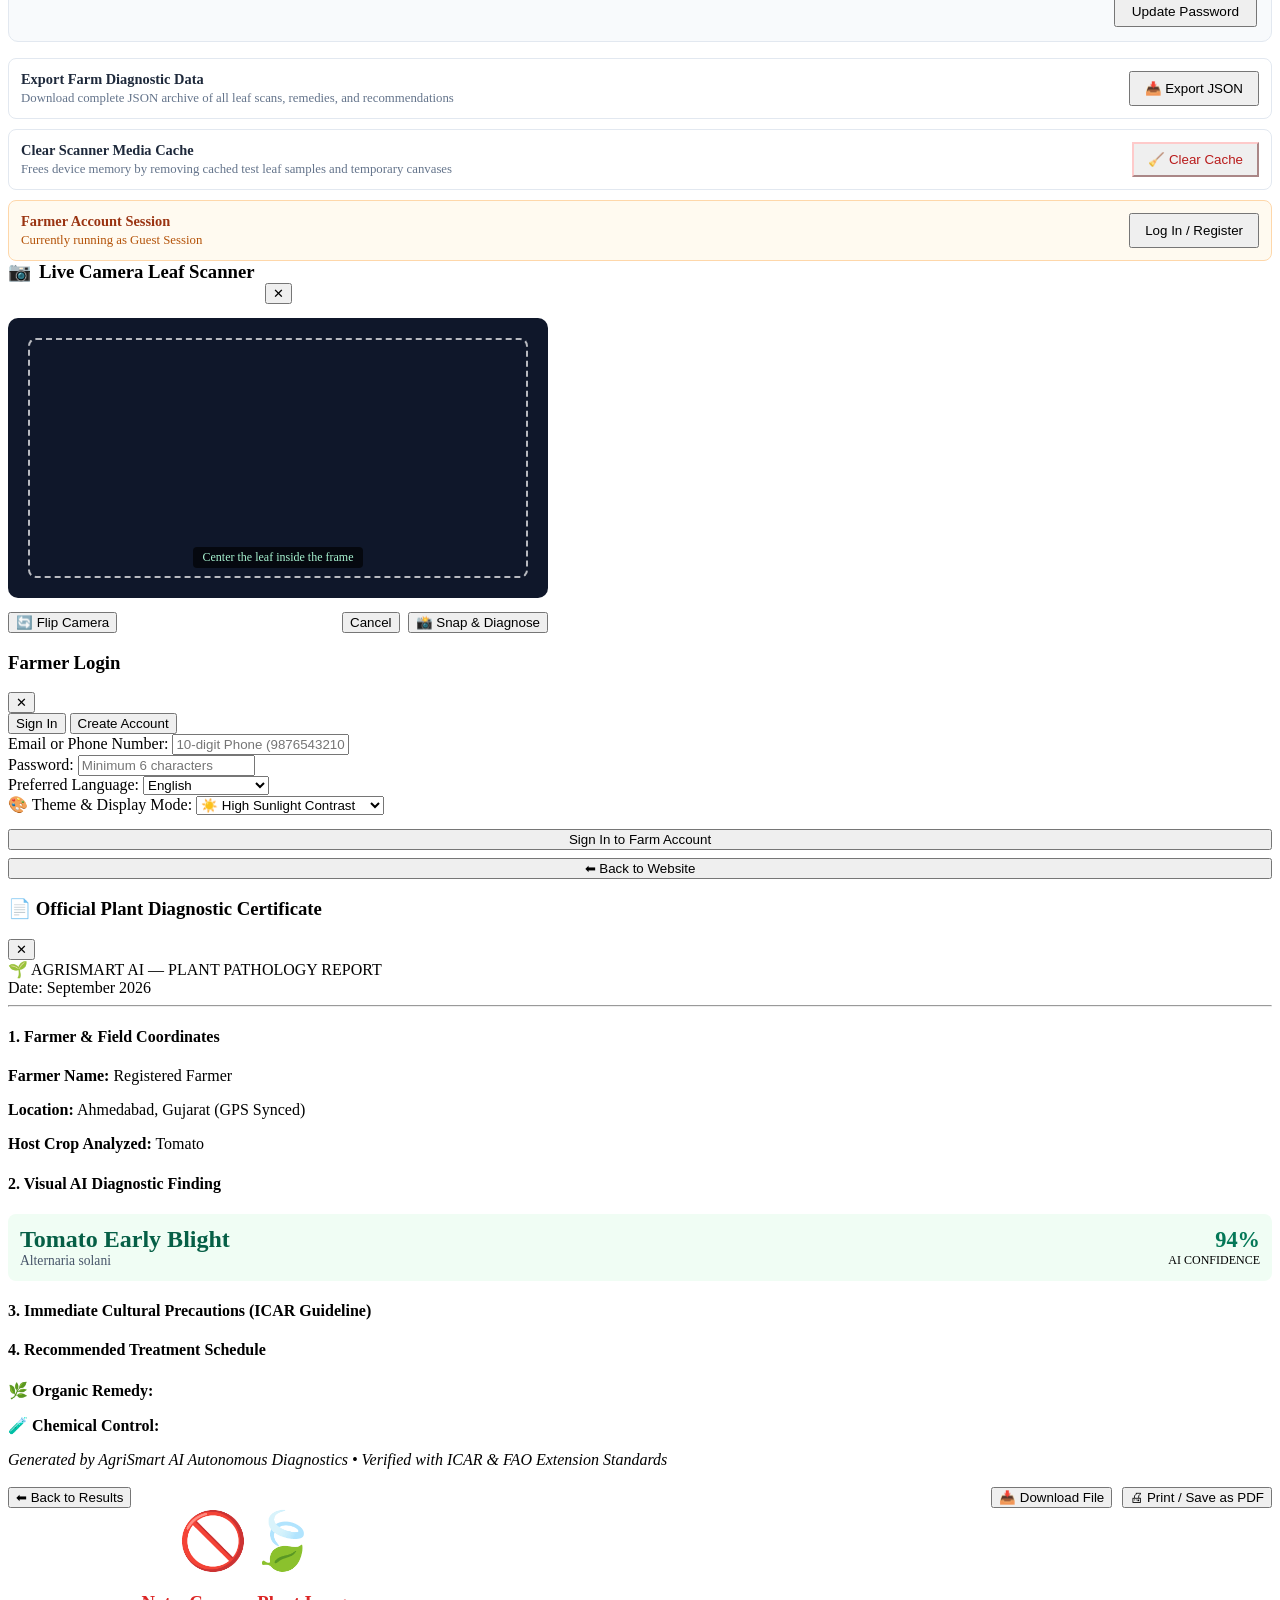
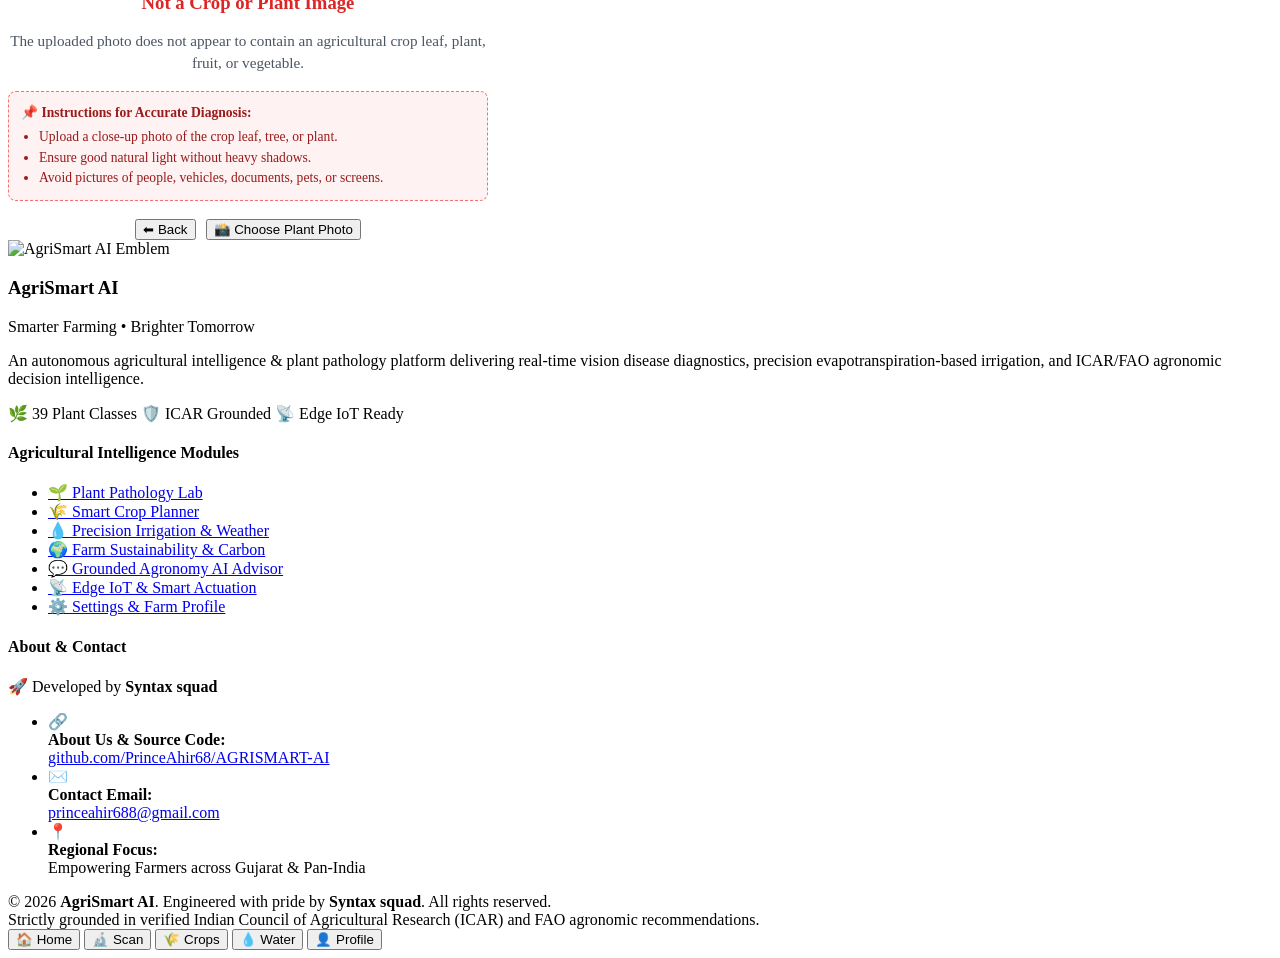
==== commit 555db999: "feat(ui): complete modern UI/UX redesign and progressive disclosure blueprint" ====
--- a/app/static/index.html
+++ b/app/static/index.html
@@ -122,6 +122,25 @@
 
   <!-- Main Container -->
   <div class="container">
+    <!-- Role Switcher (Step 17 Blueprint) -->
+    <div class="role-switcher-container">
+      <span class="role-switcher-label">👁️ View Mode:</span>
+      <div class="role-switcher-pills" role="radiogroup" aria-label="Application Role Switcher">
+        <button type="button" class="role-pill active" id="role-btn-farmer" onclick="setAppRole('farmer')" aria-checked="true">
+          👨‍🌾 <span>Farmer View</span>
+        </button>
+        <button type="button" class="role-pill" id="role-btn-expert" onclick="setAppRole('expert')" aria-checked="false">
+          🔬 <span>Expert / KVK</span>
+        </button>
+        <button type="button" class="role-pill" id="role-btn-engineer" onclick="setAppRole('engineer')" aria-checked="false">
+          📡 <span>IoT Engineer</span>
+        </button>
+        <button type="button" class="role-pill" id="role-btn-research" onclick="setAppRole('research')" aria-checked="false">
+          📊 <span>Research / Admin</span>
+        </button>
+      </div>
+    </div>
+
     <!-- Module Tabs (Farmer-First Roadmap Navigation) -->
     <nav class="tabs-nav">
       <button class="tab-btn active" onclick="switchTab('tab-dashboard')" data-i18n="tab_dashboard">🏠 Dashboard</button>
@@ -342,6 +361,56 @@
             <button class="btn btn-primary btn-pulse" id="btn-analyze" onclick="runAnalysis()" style="width:100%; margin-top:10px;">
               🔍 <span data-i18n="btn_run_diag">Run AI Disease Diagnosis</span>
             </button>
+
+            <!-- 5-Step Progressive Scan Tracker (Step 17 Blueprint) -->
+            <div id="scan-step-tracker" class="scan-step-tracker" style="display:none;">
+              <div style="font-size:0.85rem; font-weight:700; color:var(--text-main); margin-bottom:10px; display:flex; justify-content:space-between; align-items:center;">
+                <span>⚡ Multi-Stage Phytosanitary Diagnostic Scan</span>
+                <span id="scan-progress-timer" style="font-size:0.75rem; color:var(--primary); font-weight:700;">In Progress...</span>
+              </div>
+              <div class="scan-step-list">
+                <div class="scan-step-item pending" id="scan-step-1">
+                  <div class="scan-step-dot">1</div>
+                  <div class="scan-step-info">
+                    <div class="scan-step-title">1. Image Quality & Focus Validation</div>
+                    <div class="scan-step-sub">Checking exposure, blur score & chromatic sharpness...</div>
+                  </div>
+                  <span class="scan-step-status" id="scan-step-status-1">⏳</span>
+                </div>
+                <div class="scan-step-item pending" id="scan-step-2">
+                  <div class="scan-step-dot">2</div>
+                  <div class="scan-step-info">
+                    <div class="scan-step-title">2. Foliage & Leaf Mask Segmentation</div>
+                    <div class="scan-step-sub">Segmenting healthy & infected plant tissue from background...</div>
+                  </div>
+                  <span class="scan-step-status" id="scan-step-status-2">⏳</span>
+                </div>
+                <div class="scan-step-item pending" id="scan-step-3">
+                  <div class="scan-step-dot">3</div>
+                  <div class="scan-step-info">
+                    <div class="scan-step-title">3. Botanical Crop Identification</div>
+                    <div class="scan-step-sub">Matching taxonomic family and morphology...</div>
+                  </div>
+                  <span class="scan-step-status" id="scan-step-status-3">⏳</span>
+                </div>
+                <div class="scan-step-item pending" id="scan-step-4">
+                  <div class="scan-step-dot">4</div>
+                  <div class="scan-step-info">
+                    <div class="scan-step-title">4. MobileNetV3 Neural Inference</div>
+                    <div class="scan-step-sub">Evaluating 39-class pathology convolutional ensemble...</div>
+                  </div>
+                  <span class="scan-step-status" id="scan-step-status-4">⏳</span>
+                </div>
+                <div class="scan-step-item pending" id="scan-step-5">
+                  <div class="scan-step-dot">5</div>
+                  <div class="scan-step-info">
+                    <div class="scan-step-title">5. ICAR Phytosanitary Protocol Matching</div>
+                    <div class="scan-step-sub">Correlating verified organic & chemical remedies...</div>
+                  </div>
+                  <span class="scan-step-status" id="scan-step-status-5">⏳</span>
+                </div>
+              </div>
+            </div>
           </div>
 
           <!-- Non-Plant Botanical Validation Alert -->
@@ -413,6 +482,36 @@
               </div>
             </div>
 
+            <!-- Level 2: Trust Band (Confidence Tier & Visual Bar) -->
+            <div class="confidence-band-wrap" id="confidence-band-wrap">
+              <div style="display:flex; justify-content:space-between; align-items:center; font-size:0.83rem;">
+                <span style="font-weight:700; color:var(--text-main);">🛡️ Model Diagnostic Confidence:</span>
+                <span id="confidence-trust-text" style="font-weight:700; color:#10b981;">High Confidence (Verified)</span>
+              </div>
+              <div class="confidence-band-bar">
+                <div class="confidence-band-fill" id="confidence-band-fill" style="width:94%; background:#10b981;"></div>
+              </div>
+            </div>
+
+            <!-- Level 4: 3 Immediate Action Steps Grid (Step 17 Blueprint) -->
+            <div class="action-steps-grid" id="res-action-steps">
+              <div class="action-step-card priority-1">
+                <div class="action-step-badge"><span>✂️</span> <span>Step 1: Immediate Field Sanitation</span></div>
+                <h5 class="action-step-title" id="action-step-1-title">Isolate & Prune Foliage</h5>
+                <p class="action-step-desc" id="action-step-1-desc">Immediately cut off lower chlorotic or spotted leaves using sanitized shears. Burn or bury infected residue away from field.</p>
+              </div>
+              <div class="action-step-card priority-2">
+                <div class="action-step-badge"><span>🧪</span> <span>Step 2: Target Treatment Dosage</span></div>
+                <h5 class="action-step-title" id="action-step-2-title">Targeted Remediation</h5>
+                <p class="action-step-desc" id="action-step-2-desc">Apply recommended bio-agent or targeted ICAR chemical spray at specified concentration per liter of water.</p>
+              </div>
+              <div class="action-step-card priority-3">
+                <div class="action-step-badge"><span>💧</span> <span>Step 3: Moisture & Ventilation</span></div>
+                <h5 class="action-step-title" id="action-step-3-title">Prevent Moisture Stagnation</h5>
+                <p class="action-step-desc" id="action-step-3-desc">Suspend overhead sprinkler irrigation to avoid leaf wetness. Increase spacing to ensure aerodynamic canopy ventilation.</p>
+              </div>
+            </div>
+
             <div class="advisory-box">
               <h4 data-i18n="precautions_title">🚨 Immediate Precautions</h4>
               <ul id="res-precautions" class="precautions-list"></ul>
@@ -429,15 +528,30 @@
               </div>
             </div>
 
-            <!-- Why this Diagnosis Decision Factors Card (Section 4 & 6) -->
-            <div class="decision-factors-card" id="decision-factors-card" style="margin-top:16px; background:#f8fafc; border:1.5px solid var(--border); border-radius:12px; padding:14px 18px;">
-              <div style="display:flex; align-items:center; gap:8px; margin-bottom:6px;">
-                <span style="font-size:1.2rem;">🧠</span>
-                <h4 style="margin:0; font-size:0.92rem; color:var(--text-main);" data-i18n="why_diag_title">Why This Diagnosis? (Foliar Reasoning & Indicators)</h4>
-              </div>
-              <p id="decision-factors-text" style="font-size:0.83rem; color:var(--text-muted); margin:0; line-height:1.45;">
-                Concentric necrotic rings and chlorotic halos detected on foliar tissue matching pathogen visual morphology, correlated with ambient temperature and humidity.
-              </p>
+            <!-- Level 5: Collapsible Why This Diagnosis (Progressive Disclosure) -->
+            <details class="why-diagnosis-panel" id="why-diagnosis-panel">
+              <summary>
+                <span>🧠</span>
+                <span data-i18n="why_diag_title">Why This Diagnosis? (Foliar Reasoning & Indicators)</span>
+              </summary>
+              <div class="why-diagnosis-content">
+                <p id="decision-factors-text" style="margin:0; line-height:1.5;">
+                  Concentric necrotic rings and chlorotic halos detected on foliar tissue matching pathogen visual morphology, correlated with ambient temperature and humidity.
+                </p>
+                <div style="margin-top:8px; font-size:0.75rem; color:#64748b;">
+                  <em>Reference: ICAR National Research Centre for Integrated Pest Management (NCIPM) & FAO Crop Protection Compendium.</em>
+                </div>
+              </div>
+            </details>
+
+            <!-- Level 7: Official Phytosanitary Advisory Record / Certificate Export -->
+            <div style="margin-top:16px; display:flex; gap:10px; flex-wrap:wrap;">
+              <button type="button" class="btn btn-secondary btn-sm" id="btn-export-cert" onclick="exportPhytosanitaryRecord()">
+                📄 <span>Export Certified Phytosanitary Record</span>
+              </button>
+              <button type="button" class="btn btn-secondary btn-sm" onclick="switchTab('tab-assistant')">
+                💬 <span>Discuss with Kisan Mitra</span>
+              </button>
             </div>
 
             <!-- Live Internet Cross-Verification & Comparison Card -->
@@ -682,6 +796,21 @@
         </button>
         <span class="tab-crumb">AgriSmart AI • Precision Irrigation & Weather</span>
       </div>
+
+      <!-- Prominent Decision Banner (Step 17 Blueprint: IRRIGATE / WAIT / CHECK SENSOR / WEATHER HOLD) -->
+      <div id="irrigation-decision-banner" class="irrigation-decision-banner state-wait">
+        <div class="irrig-banner-left">
+          <div class="irrig-banner-icon" id="irrig-banner-icon">⏳</div>
+          <div>
+            <h3 class="irrig-banner-title" id="irrig-banner-title">ACTION: WAIT — Soil Moisture Adequate</h3>
+            <p class="irrig-banner-desc" id="irrig-banner-desc">Current root zone moisture is above critical FAO-56 depletion threshold. No irrigation needed today.</p>
+          </div>
+        </div>
+        <div class="irrig-banner-actions">
+          <button type="button" class="btn btn-secondary btn-sm" onclick="calculateIrrigation()">🔄 Compute Now</button>
+        </div>
+      </div>
+
       <div class="grid-2">
         <div class="card">
           <div class="card-header">
@@ -863,14 +992,20 @@
             Synthesizes foliar visual pathology, soil nutrients (NPK & pH), atmospheric moisture, evapotranspiration demand, and field history into a single agronomic action plan.
           </p>
         </div>
-        <div class="health-gauge-wrap">
-          <div class="health-gauge-circle" id="farm-health-score-dial">
-            <span id="farm-health-score-val">88</span>
-            <small>Score</small>
-          </div>
-          <div>
-            <strong style="font-size:1.05rem; display:block;" id="farm-health-rating-text">Optimal Health</strong>
-            <span style="font-size:0.8rem; opacity:0.9;">Low Fungal / Water Stress</span>
+        <div style="display:flex; flex-direction:column; align-items:flex-end; gap:10px;">
+          <div class="comparison-toggle-bar" role="group" aria-label="Health Timeframe">
+            <button type="button" class="comparison-toggle-btn active" id="btn-farm-time-7" onclick="setFarmHealthTimeframe('7d')">7 Days</button>
+            <button type="button" class="comparison-toggle-btn" id="btn-farm-time-30" onclick="setFarmHealthTimeframe('30d')">30 Days</button>
+          </div>
+          <div class="health-gauge-wrap">
+            <div class="health-gauge-circle" id="farm-health-score-dial">
+              <span id="farm-health-score-val">88</span>
+              <small>Score</small>
+            </div>
+            <div>
+              <strong style="font-size:1.05rem; display:block;" id="farm-health-rating-text">Optimal Health</strong>
+              <span style="font-size:0.8rem; opacity:0.9;" id="farm-health-sub-rating">Low Fungal / Water Stress</span>
+            </div>
           </div>
         </div>
       </div>
@@ -1006,12 +1141,14 @@
         <p class="card-desc" data-i18n="assistant_desc">Answers are strictly grounded in verified ICAR & FAO agronomic publications (zero hallucination).</p>
 
         <div class="quick-questions">
-          <span data-i18n="quick_prompts_title">Quick Prompts:</span>
-          <button class="chip" onclick="askQuick('How do I treat Early Blight on tomatoes?')">Tomato Early Blight</button>
-          <button class="chip" onclick="askQuick('When should I delay irrigation?')">Irrigation Timing</button>
-          <button class="chip" onclick="askQuick('What is the organic treatment for rust?')">Corn Rust</button>
-          <button class="chip" onclick="askQuick('How can I reduce chemical fertilizer usage?')">Fertilizer Dosing</button>
-          <button class="chip" onclick="askQuick('Help: What can you do?')">💡 Help & Guide</button>
+          <span style="font-size:0.82rem; font-weight:700; color:var(--text-main);" data-i18n="quick_prompts_title">Recommended Farmer Actions & Intents:</span>
+          <div class="intent-chips-wrap">
+            <button type="button" class="intent-chip" onclick="askQuick('How do I identify and treat leaf diseases on my crop?')">🌿 Leaf Disease Help</button>
+            <button type="button" class="intent-chip" onclick="askQuick('What is the recommended fertilizer schedule and NPK dosage for my crop?')">🧪 Fertilizer Dosage</button>
+            <button type="button" class="intent-chip" onclick="askQuick('When should I irrigate my field and how much water is needed?')">💧 Irrigation Schedule</button>
+            <button type="button" class="intent-chip" onclick="askQuick('What is the best sowing time and seed rate for optimal yield?')">🌾 Sowing Time</button>
+            <button type="button" class="intent-chip" onclick="askQuick('How do I control common pests and stem borers organically?')">🐛 Pest Management</button>
+          </div>
         </div>
 
         <div class="chat-window" id="chat-window">
@@ -1038,7 +1175,57 @@
         </button>
         <span class="tab-crumb">AgriSmart AI • Edge IoT & Autonomous Actuation</span>
       </div>
-      <div class="grid-2">
+
+      <!-- Farmer Mode Calm Status Card (Step 17 Blueprint) -->
+      <div class="iot-farmer-calm-card" id="iot-farmer-calm-view">
+        <div style="display:flex; justify-content:space-between; align-items:center; flex-wrap:wrap; gap:10px;">
+          <div>
+            <span class="hero-badge" style="background:#dcfce7; color:#166534; border:1px solid #86efac;">👨‍🌾 Farmer View • Field Microclimate Summary</span>
+            <h3 style="margin:6px 0 2px 0; color:#14532d; font-size:1.25rem;">Live Field & Root Zone Status</h3>
+            <p style="margin:0; font-size:0.83rem; color:#166534;">Real-time automated telemetry synthesis for non-technical field management.</p>
+          </div>
+          <button type="button" class="btn btn-secondary btn-sm" onclick="toggleEngineerConsole()" id="btn-toggle-engineer">
+            ⚙️ <span>Switch to Engineer Console</span>
+          </button>
+        </div>
+
+        <div class="iot-calm-grid">
+          <div class="iot-calm-item">
+            <div class="iot-calm-icon">💧</div>
+            <div>
+              <div class="iot-calm-label">Soil Moisture State</div>
+              <div class="iot-calm-val" id="calm-moist-text">Optimal (No Stress)</div>
+              <small style="font-size:0.75rem; color:#64748b;">Threshold: >20%</small>
+            </div>
+          </div>
+          <div class="iot-calm-item">
+            <div class="iot-calm-icon">⚡</div>
+            <div>
+              <div class="iot-calm-label">Irrigation Valve / Pump</div>
+              <div class="iot-calm-val" id="calm-pump-text">Standby (Off)</div>
+              <small style="font-size:0.75rem; color:#64748b;">Safety Interlock: Active</small>
+            </div>
+          </div>
+          <div class="iot-calm-item">
+            <div class="iot-calm-icon">🌤️</div>
+            <div>
+              <div class="iot-calm-label">Field Atmosphere</div>
+              <div class="iot-calm-val" id="calm-env-text">Calm & Favorable</div>
+              <small style="font-size:0.75rem; color:#64748b;">Spore risk: Minimal</small>
+            </div>
+          </div>
+          <div class="iot-calm-item">
+            <div class="iot-calm-icon">📋</div>
+            <div>
+              <div class="iot-calm-label">Agronomic Advice</div>
+              <div class="iot-calm-val" id="calm-action-text">No Action Needed</div>
+              <small style="font-size:0.75rem; color:#64748b;">Next evaluation in 4 hrs</small>
+            </div>
+          </div>
+        </div>
+      </div>
+
+      <div class="grid-2" id="iot-engineer-view">
         <!-- IoT Gauges -->
         <div class="card">
           <div class="card-header">
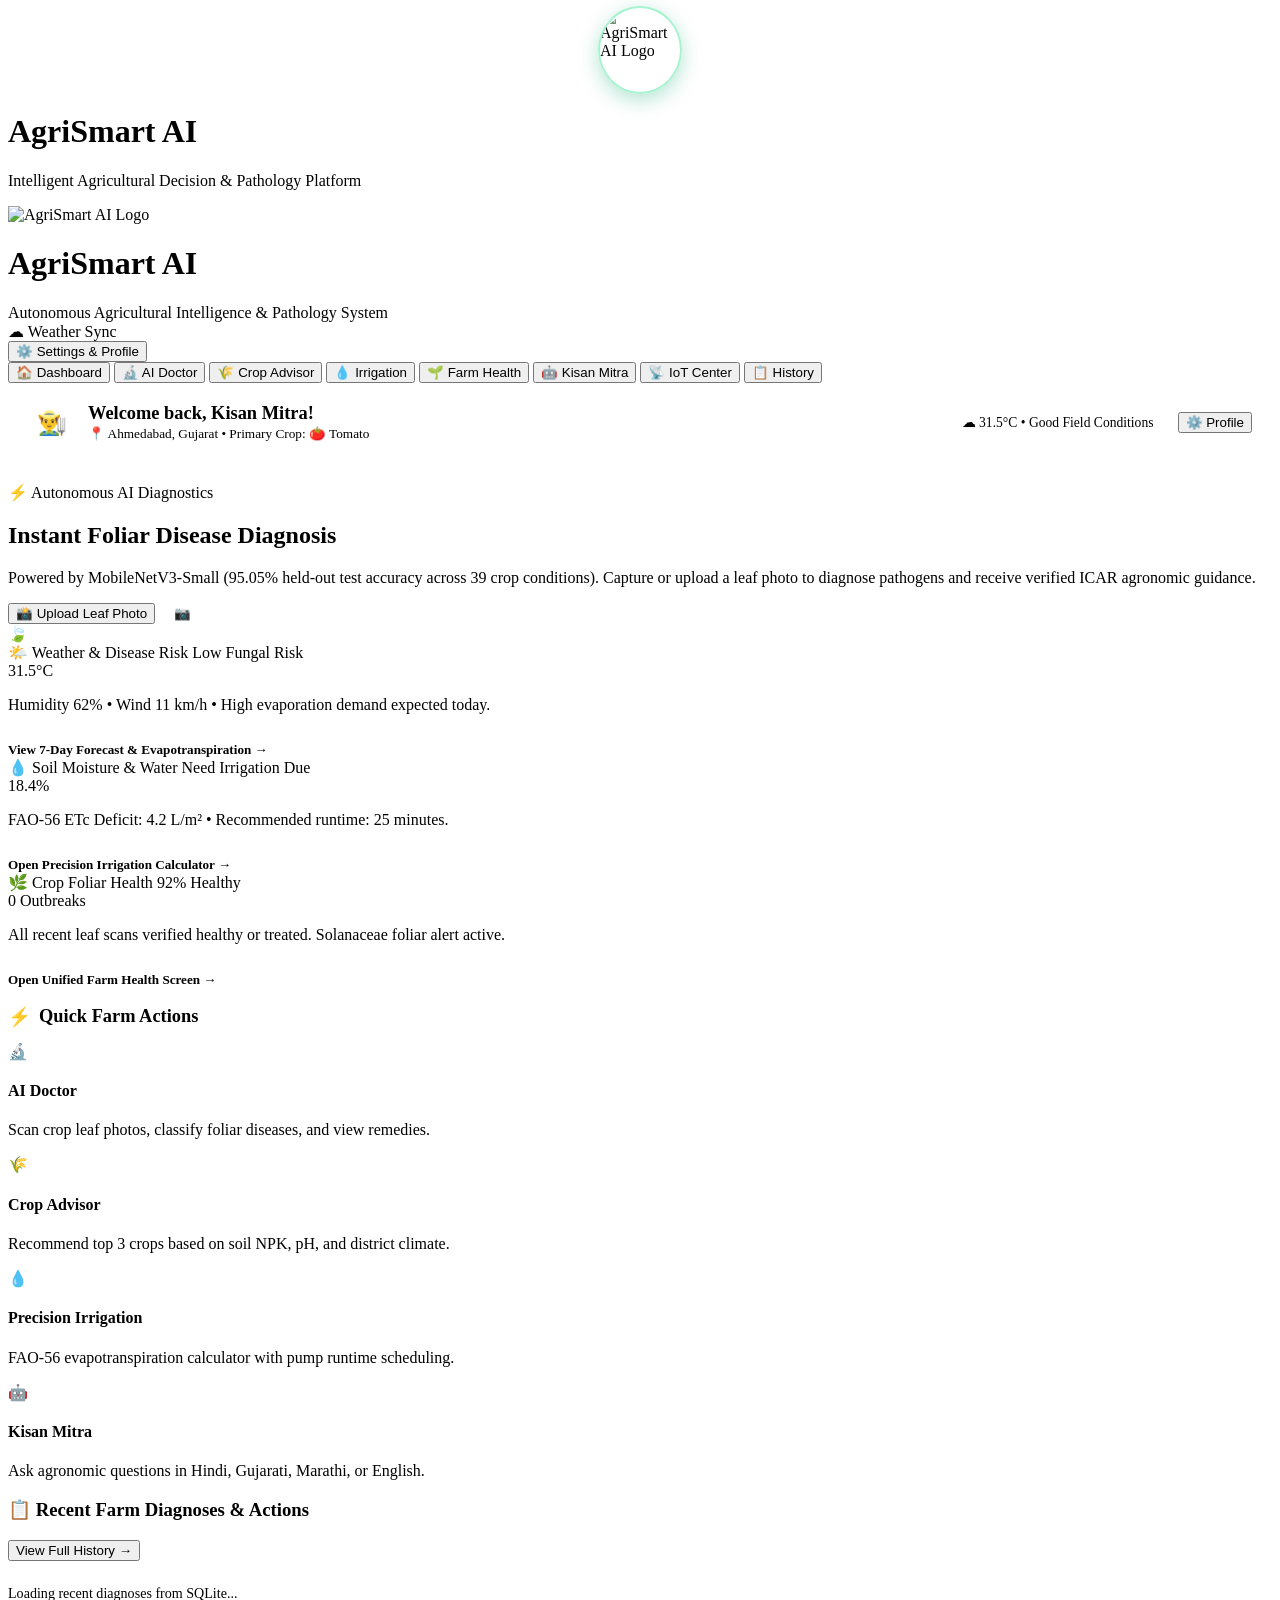
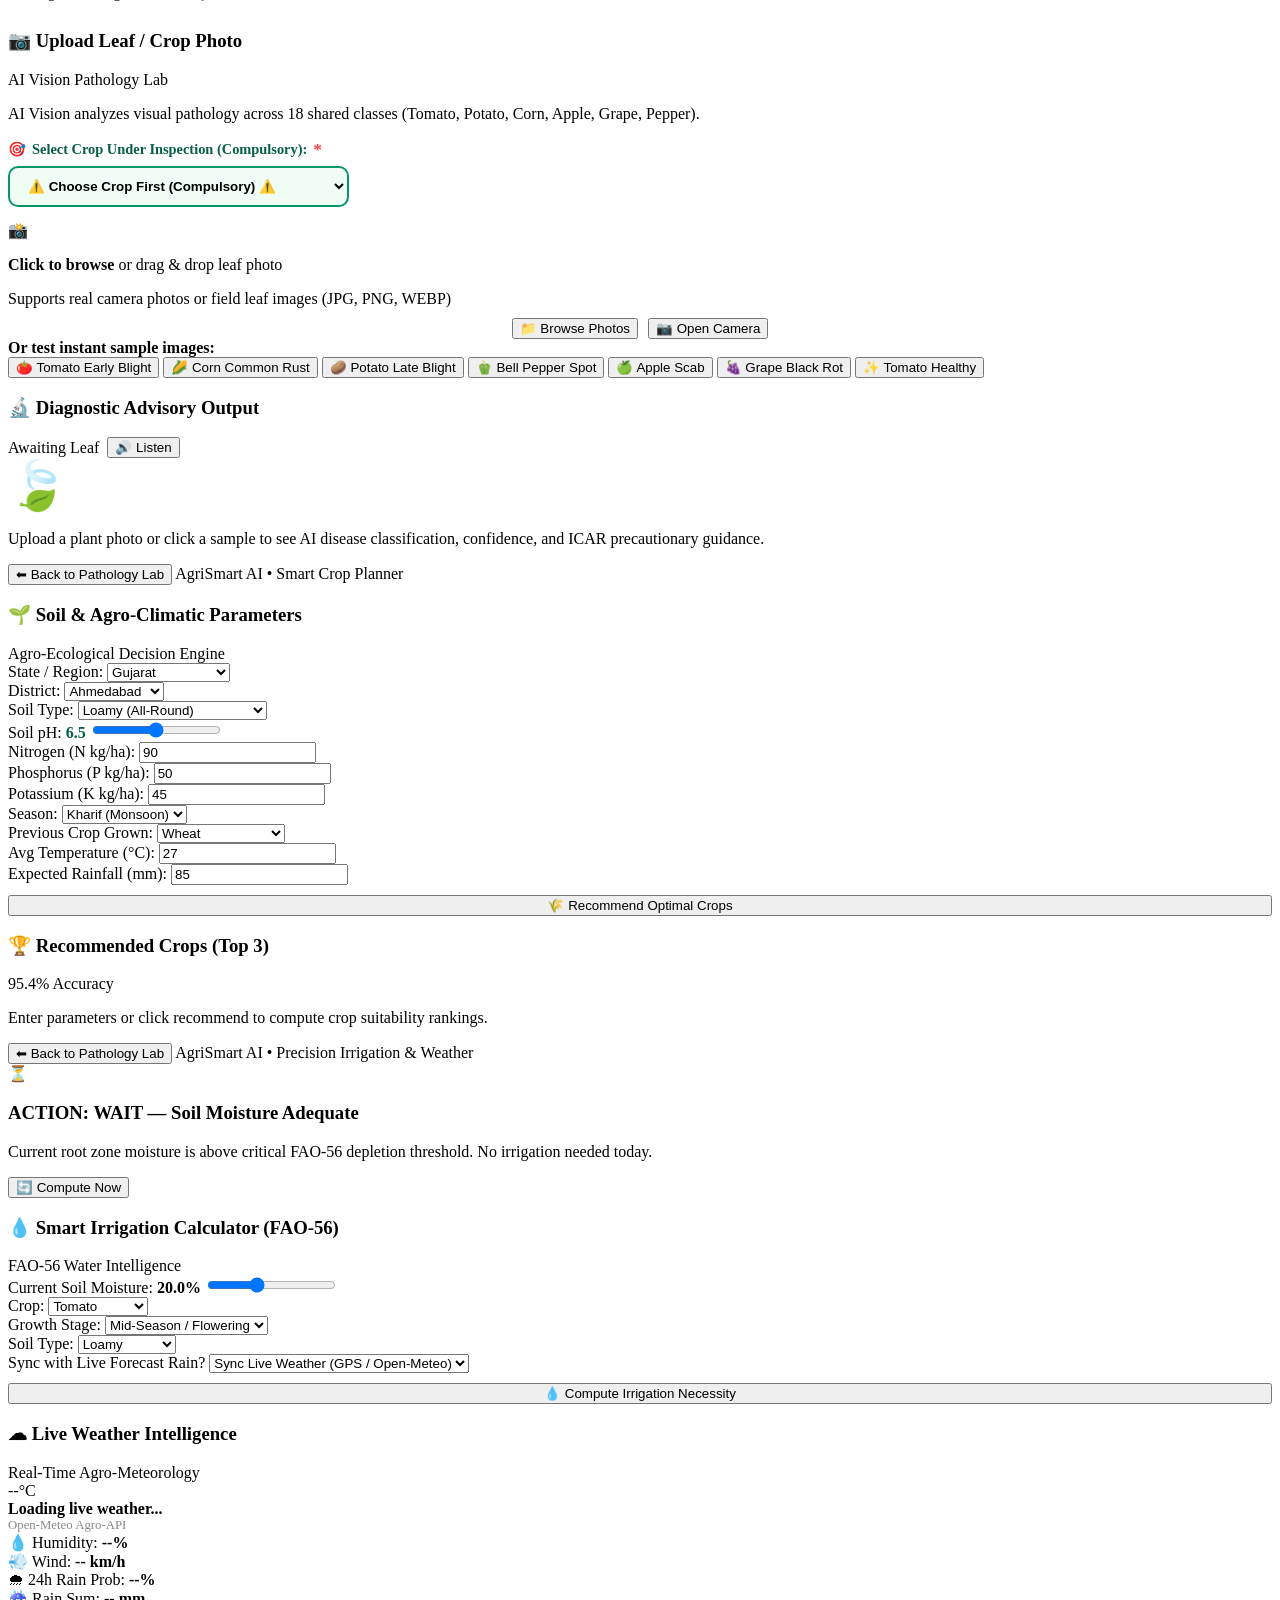
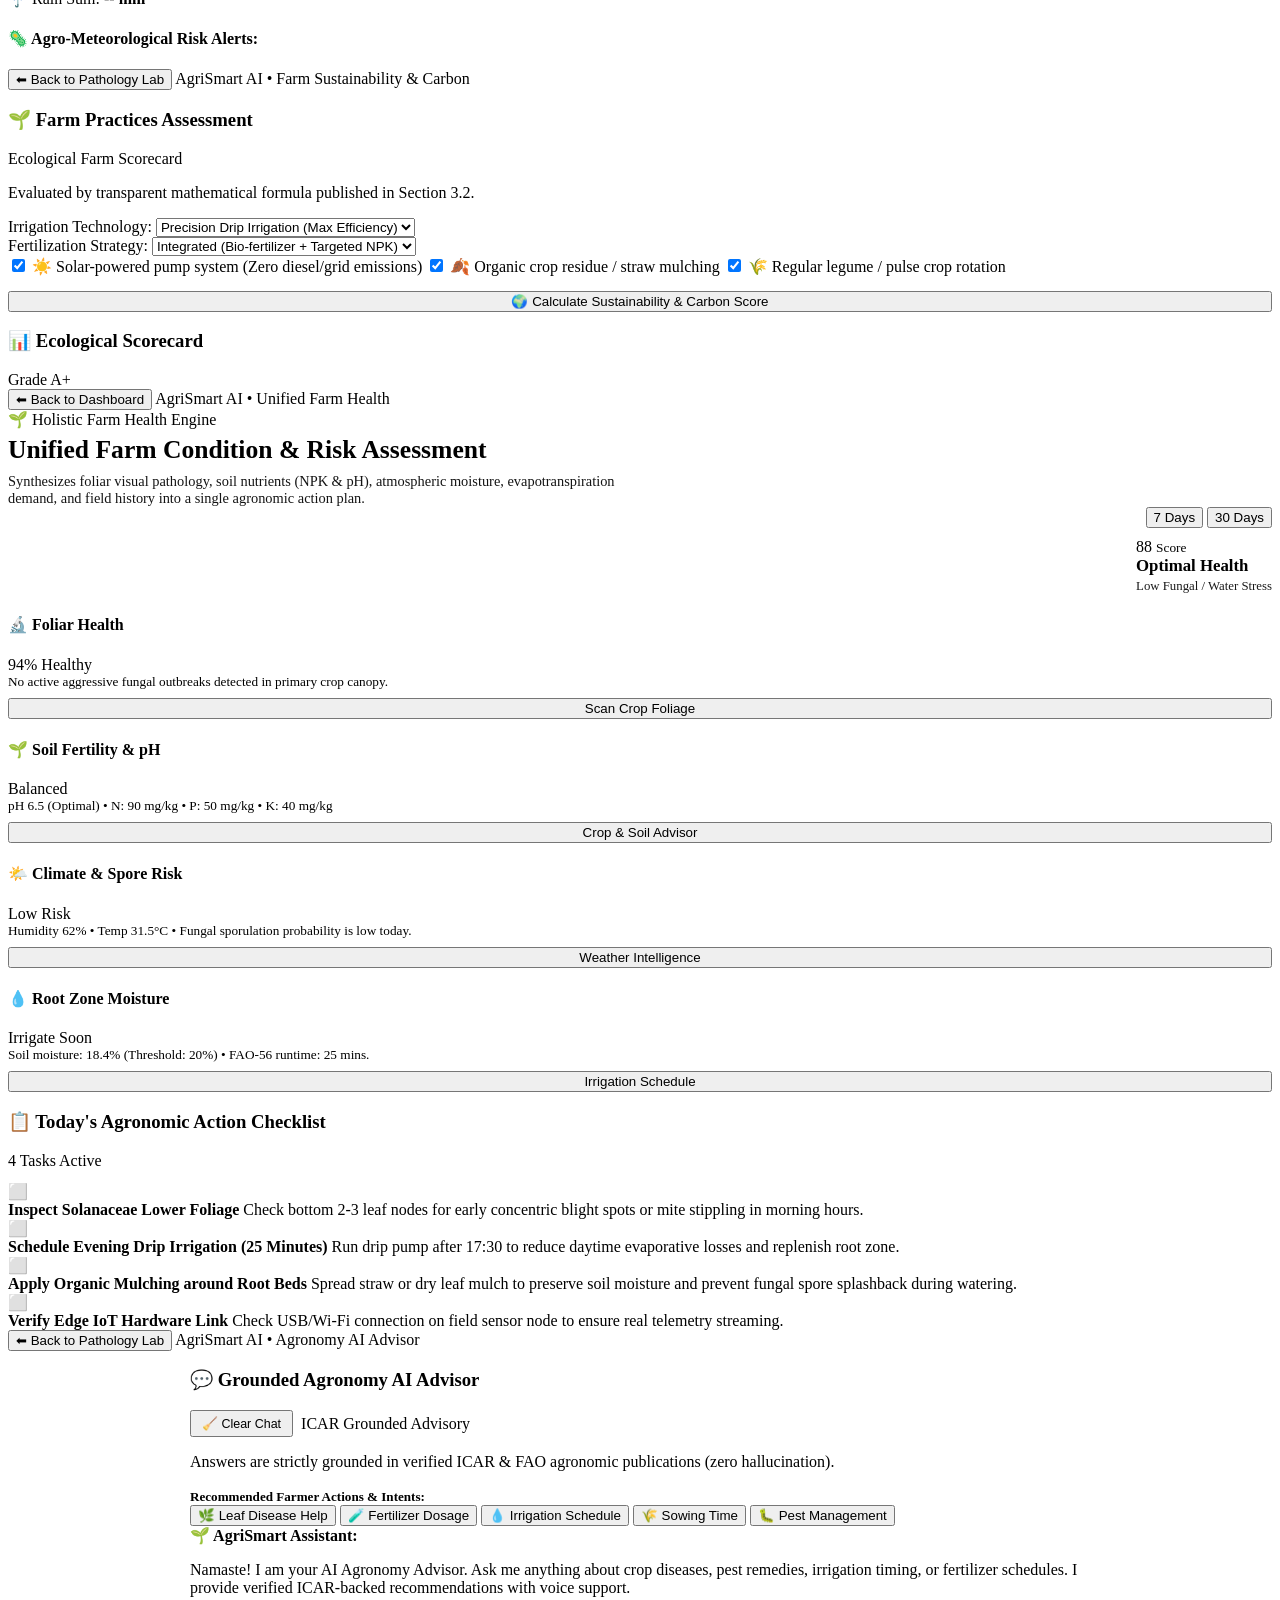
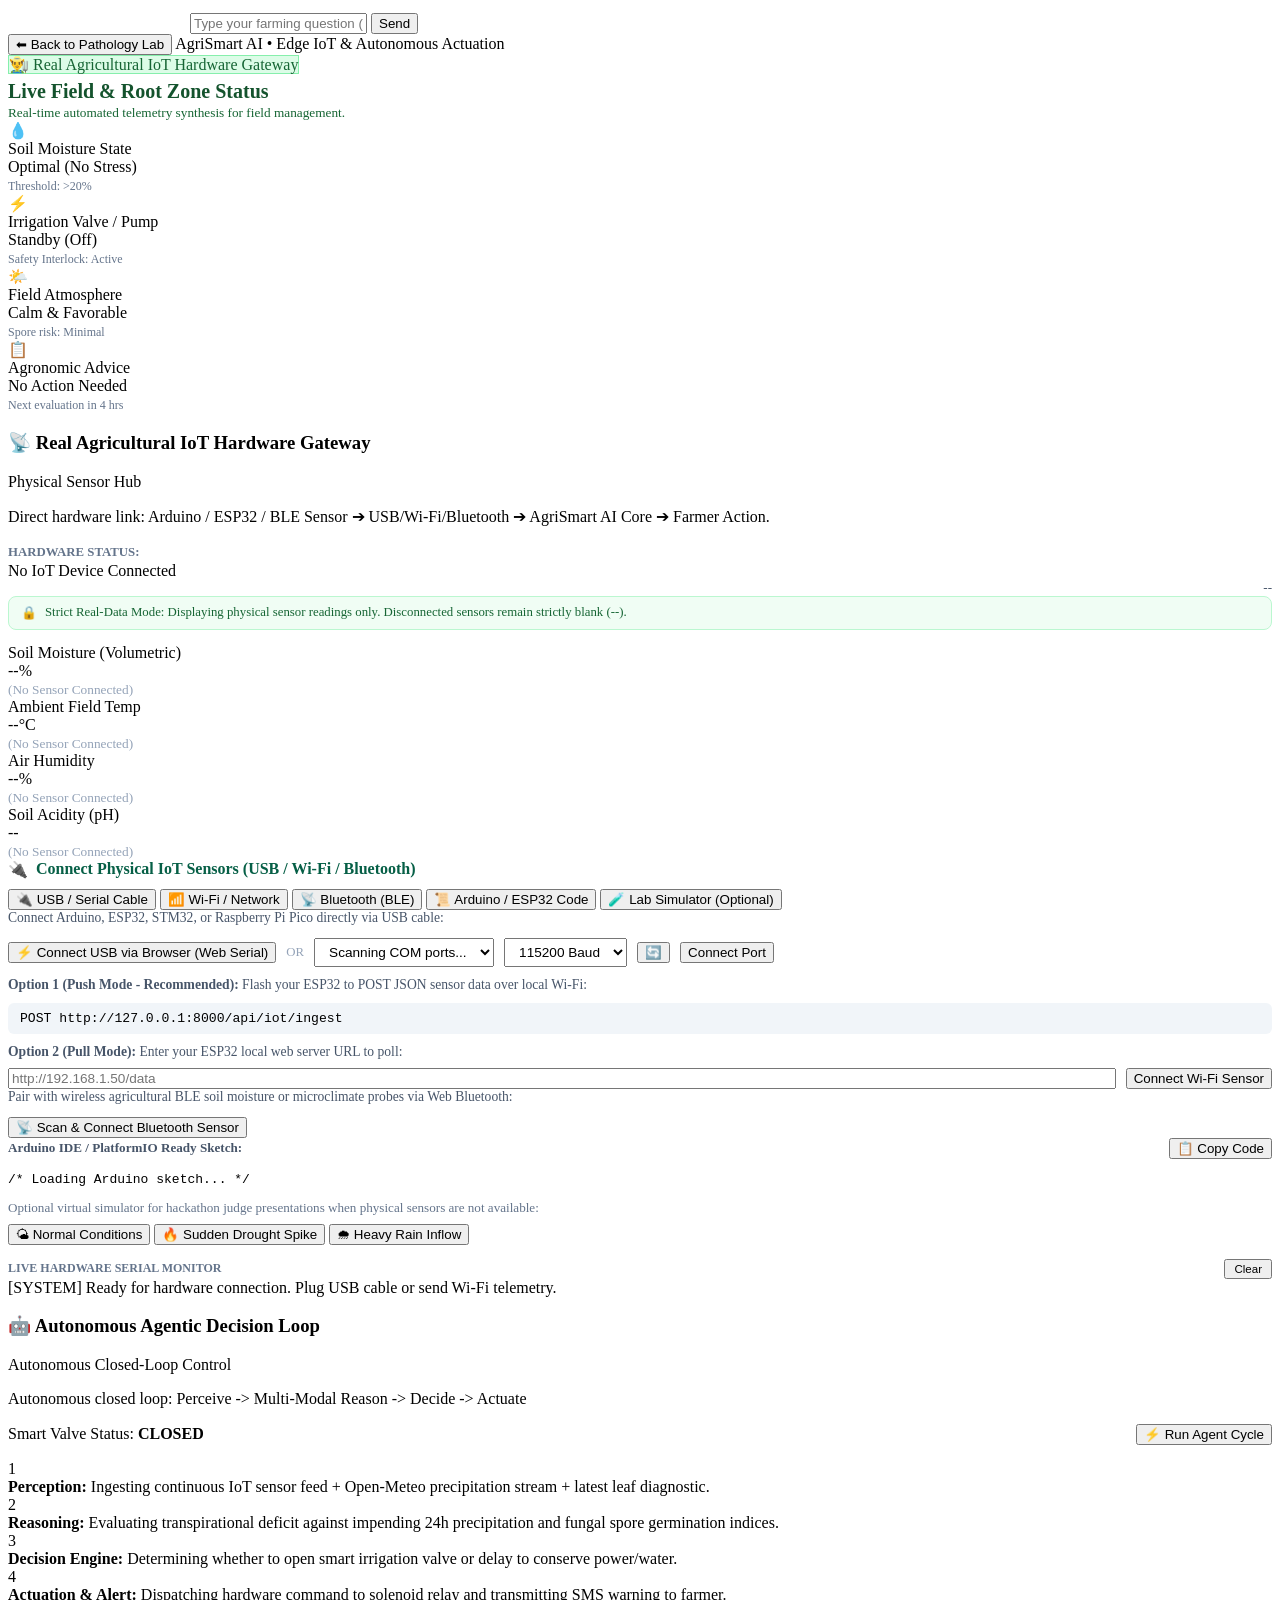
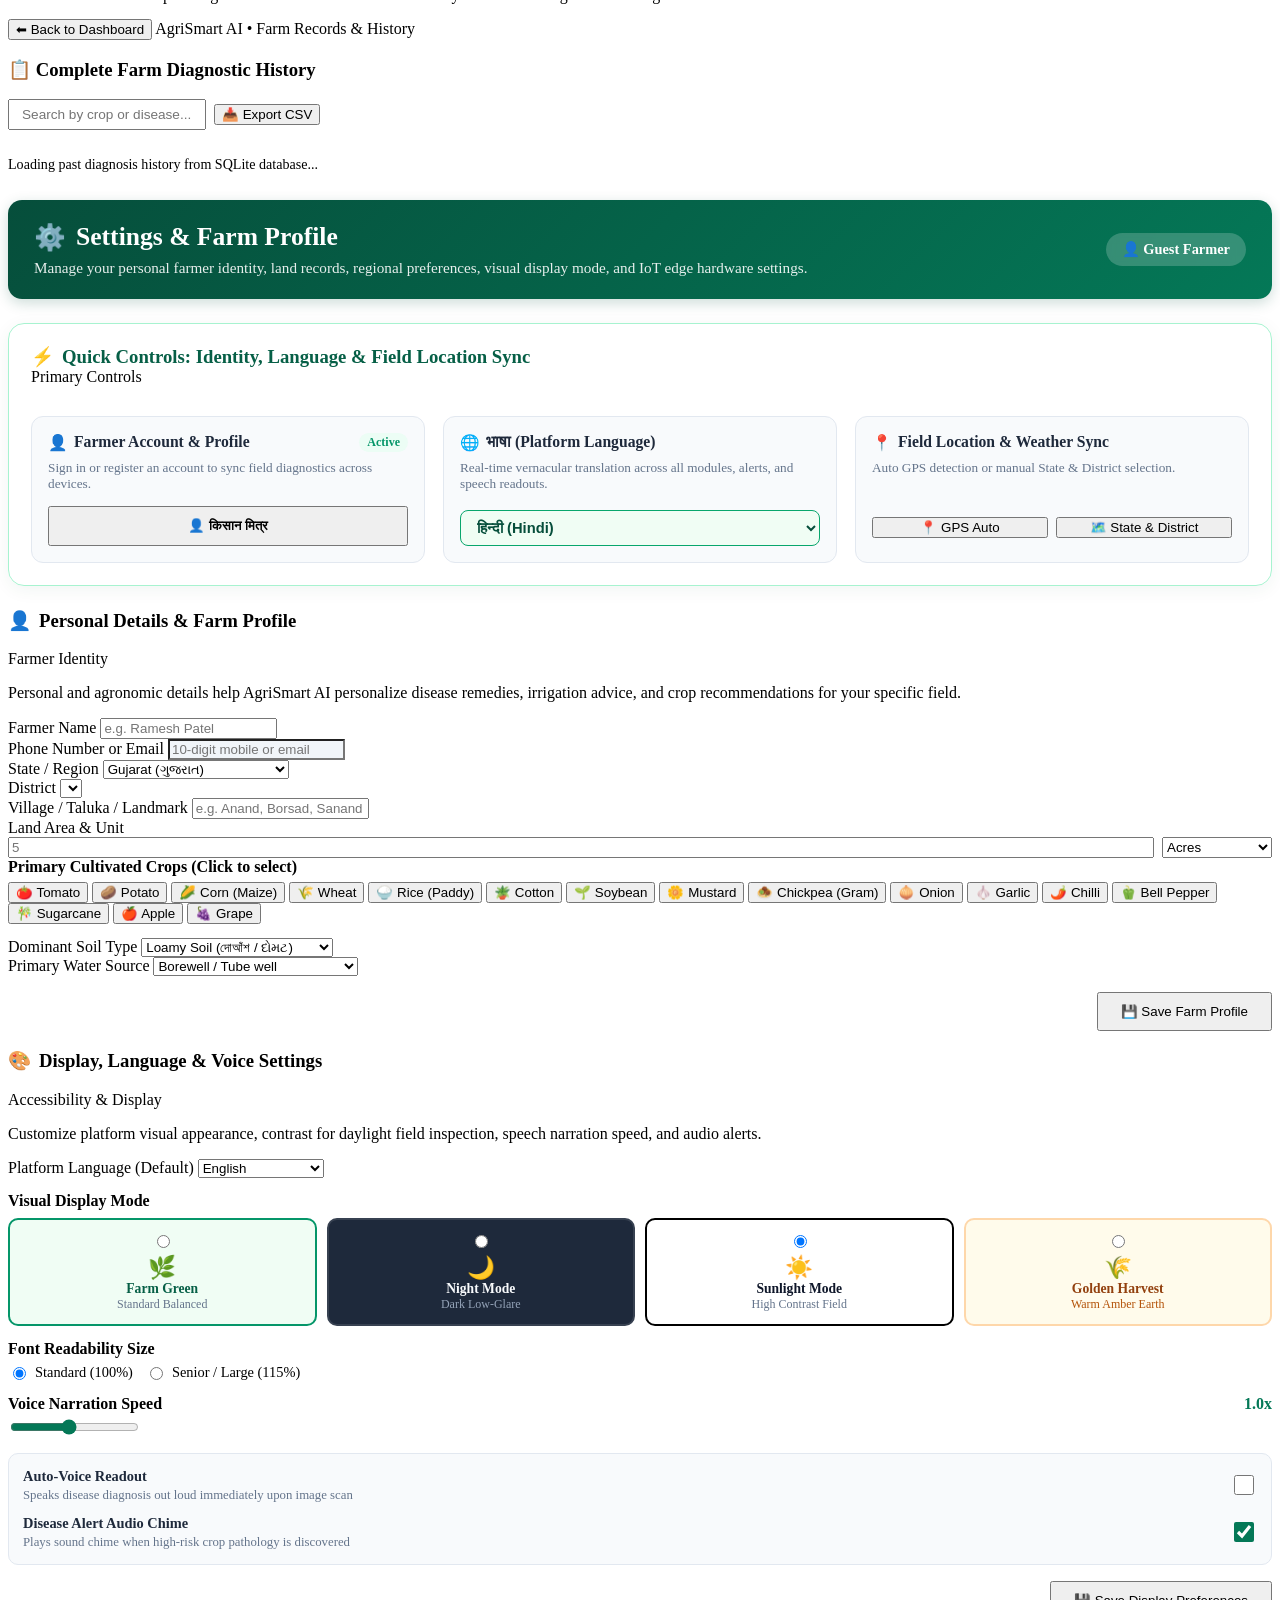
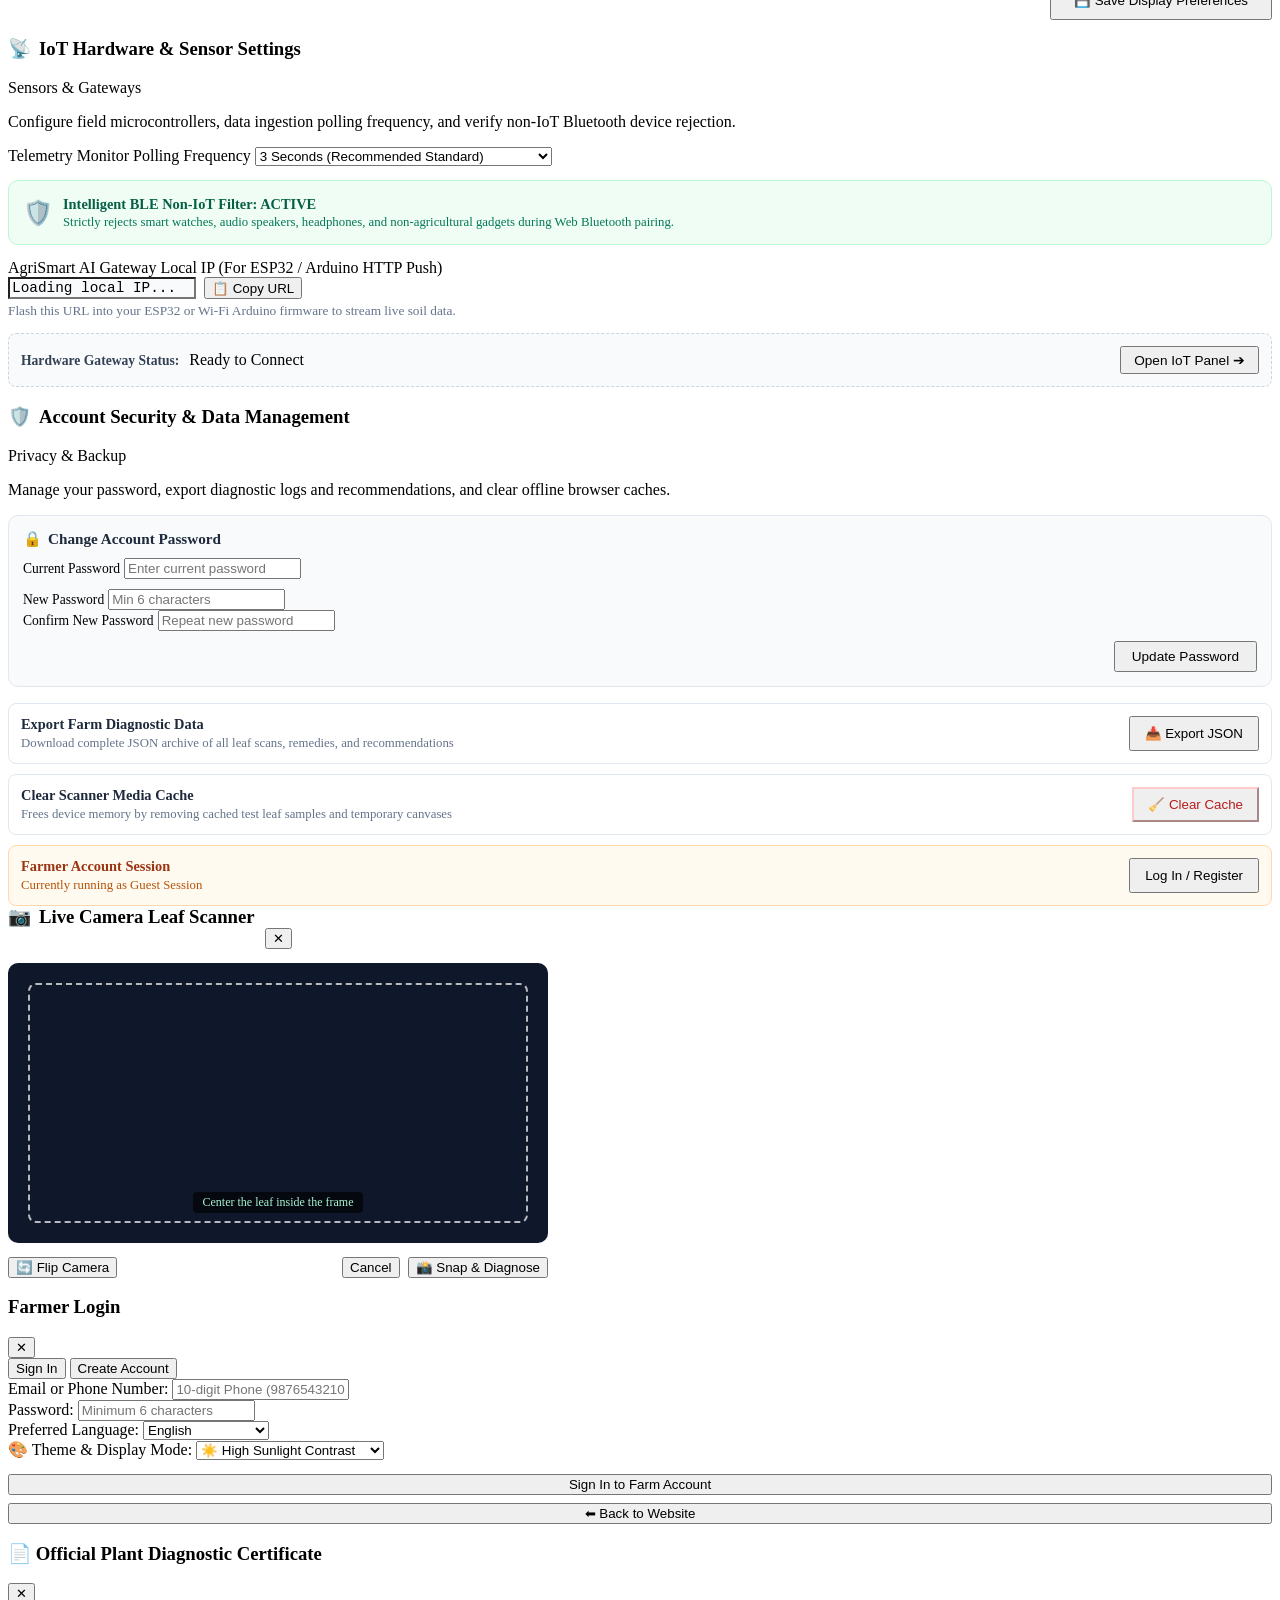
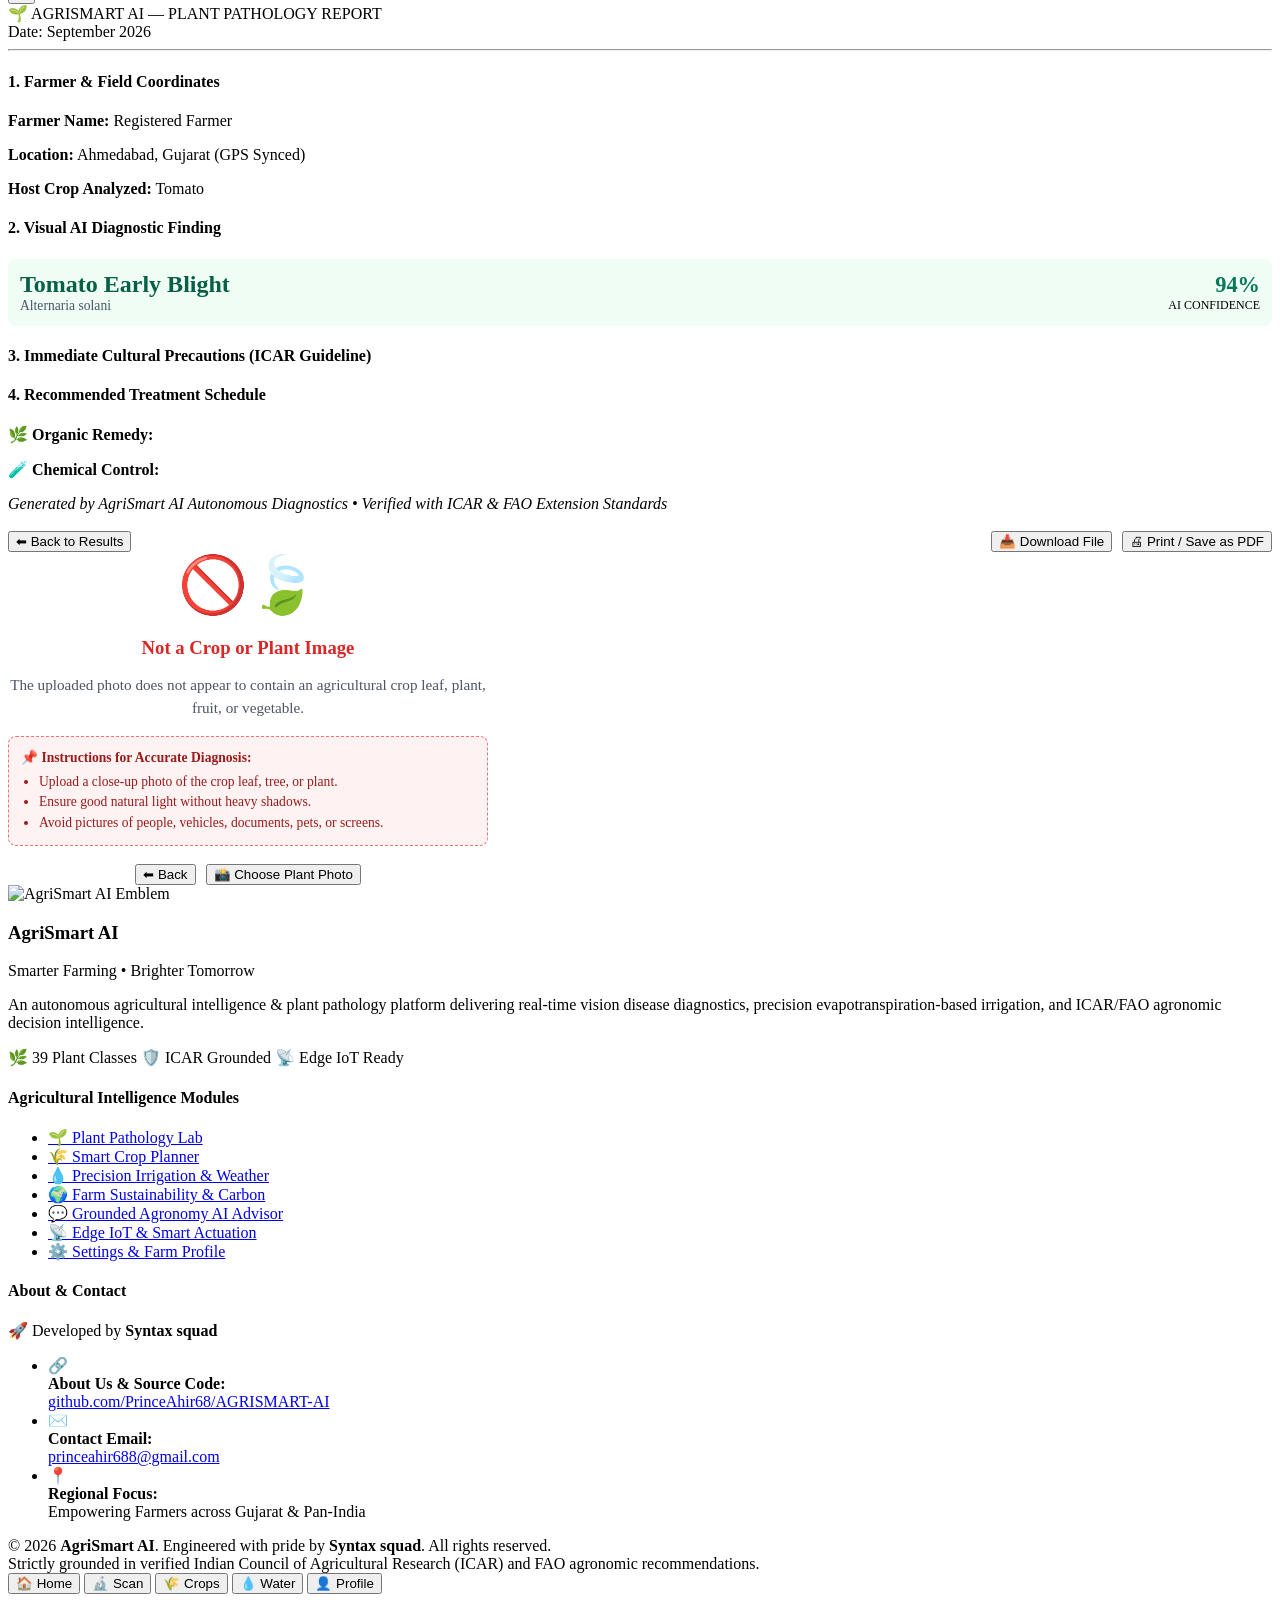
==== commit b90e114f: "feat(ui): remove auto-detect crop, make crop selection compulsory, remove expert, engineer, and rese" ====
--- a/app/static/index.html
+++ b/app/static/index.html
@@ -122,25 +122,6 @@
 
   <!-- Main Container -->
   <div class="container">
-    <!-- Role Switcher (Step 17 Blueprint) -->
-    <div class="role-switcher-container">
-      <span class="role-switcher-label">👁️ View Mode:</span>
-      <div class="role-switcher-pills" role="radiogroup" aria-label="Application Role Switcher">
-        <button type="button" class="role-pill active" id="role-btn-farmer" onclick="setAppRole('farmer')" aria-checked="true">
-          👨‍🌾 <span>Farmer View</span>
-        </button>
-        <button type="button" class="role-pill" id="role-btn-expert" onclick="setAppRole('expert')" aria-checked="false">
-          🔬 <span>Expert / KVK</span>
-        </button>
-        <button type="button" class="role-pill" id="role-btn-engineer" onclick="setAppRole('engineer')" aria-checked="false">
-          📡 <span>IoT Engineer</span>
-        </button>
-        <button type="button" class="role-pill" id="role-btn-research" onclick="setAppRole('research')" aria-checked="false">
-          📊 <span>Research / Admin</span>
-        </button>
-      </div>
-    </div>
-
     <!-- Module Tabs (Farmer-First Roadmap Navigation) -->
     <nav class="tabs-nav">
       <button class="tab-btn active" onclick="switchTab('tab-dashboard')" data-i18n="tab_dashboard">🏠 Dashboard</button>
@@ -151,7 +132,6 @@
       <button class="tab-btn" onclick="switchTab('tab-assistant')" data-i18n="tab_assistant">🤖 Kisan Mitra</button>
       <button class="tab-btn" onclick="switchTab('tab-iot')" data-i18n="tab_iot">📡 IoT Center</button>
       <button class="tab-btn" onclick="switchTab('tab-history')" data-i18n="tab_history">📋 History</button>
-      <button class="tab-btn" onclick="switchTab('tab-report')" data-i18n="tab_report">📊 Research & AI</button>
     </nav>
 
     <!-- ======================================================== -->
@@ -180,7 +160,7 @@
           <h2 data-i18n="hero_scan_title">Instant Foliar Disease Diagnosis</h2>
           <p data-i18n="hero_scan_desc">Powered by MobileNetV3-Small (95.05% held-out test accuracy across 39 crop conditions). Capture or upload a leaf photo to diagnose pathogens and receive verified ICAR agronomic guidance.</p>
           <div style="display:flex; gap:12px; flex-wrap:wrap;">
-            <button class="btn-hero-scan" onclick="switchTab('tab-core'); document.getElementById('file-input').click();">
+            <button class="btn-hero-scan" onclick="switchTab('tab-core'); triggerPhotoUpload();">
               📸 <span data-i18n="btn_hero_upload">Upload Leaf Photo</span>
             </button>
             <button class="btn-hero-scan" style="background:rgba(255,255,255,0.15); color:#ffffff; border:1px solid rgba(255,255,255,0.4);" onclick="switchTab('tab-core'); openCameraModal();">
@@ -301,36 +281,39 @@
           </div>
           <p class="card-desc" data-i18n="card_upload_desc">AI Vision analyzes visual pathology across 18 shared classes (Tomato, Potato, Corn, Apple, Grape, Pepper).</p>
 
-          <!-- Explicit Crop Selector to Constrain Diagnosis -->
+          <!-- Compulsory Crop Selector to Constrain Diagnosis -->
           <div class="form-group" style="margin-bottom:14px;">
-            <label for="target-crop-select" style="font-weight:700; font-size:0.88rem; color:#065f46; display:flex; align-items:center; gap:6px; margin-bottom:4px;">
-              <span>🎯</span> <span data-i18n="label_target_crop">Crop Under Inspection (Optional / Auto-Detect):</span>
+            <label for="target-crop-select" style="font-weight:700; font-size:0.90rem; color:#065f46; display:flex; align-items:center; gap:6px; margin-bottom:6px;">
+              <span>🎯</span> <span data-i18n="label_target_crop">Select Crop Under Inspection (Compulsory):</span> <span style="color:#ef4444; font-weight:800; font-size:1.1rem;">*</span>
             </label>
-            <select id="target-crop-select" class="form-control" style="border:1.5px solid var(--primary); font-weight:600; background:#f0fdf4;">
-              <option value="auto" selected data-i18n="crop_opt_auto">🔍 Auto-Detect Crop (Any Foliage)</option>
+            <select id="target-crop-select" class="form-control" style="border:2px solid #059669; font-weight:700; background:#f0fdf4; padding:10px 14px; border-radius:10px;" required onchange="handleCropChange(this.value)">
+              <option value="" disabled selected data-i18n="crop_opt_placeholder">⚠️ Choose Crop First (Compulsory) ⚠️</option>
               <option value="Tomato" data-i18n="crop_opt_tomato">🍅 Tomato (टमाटर / ટામેટાં / टोमॅटो)</option>
               <option value="Potato" data-i18n="crop_opt_potato">🥔 Potato (आलू / બટાકા / बटाटा)</option>
               <option value="Corn" data-i18n="crop_opt_corn">🌽 Corn / Maize (मक्का / મકાઈ / मका)</option>
               <option value="Apple" data-i18n="crop_opt_apple">🍏 Apple (सेब / સફરજન / सफरचंद)</option>
-              <option value="Grape" data-i18n="crop_opt_grape">🍇 Grape (अंगूर / દ્રાક્ષ / द्राक्षे)</option>
+              <option value="Grape" data-i18n="crop_opt_grape">🍇 Grape (अंगूर / દ્રાક્ષ / દ્રાક્ષ / द्राक्षे)</option>
               <option value="Pepper__bell" data-i18n="crop_opt_pepper">🫑 Bell Pepper (शिमला मिर्च / કેપ્સિકમ / सिमला मिरची)</option>
-              <option value="Blueberry" data-i18n="crop_opt_blueberry">🫐 Blueberry (ब्लूबेरी / બ્લુબેરી / ब्लूबेरी)</option>
+              <option value="Blueberry" data-i18n="crop_opt_blueberry">🫐 Blueberry (ब्लूबेरी / બ્લુબેरी / ब्लूबेरी)</option>
               <option value="Cherry" data-i18n="crop_opt_cherry">🍒 Cherry (चेरी / ચેરી / चेरी)</option>
               <option value="Orange" data-i18n="crop_opt_orange">🍊 Orange / Citrus (संतरा / નારંગી / संत्रा)</option>
-              <option value="Peach" data-i18n="crop_opt_peach">🍑 Peach (आड़ू / પીચ / पीच)</option>
+              <option value="Peach" data-i18n="crop_opt_peach">🍑 Peach (आड़ू / પીચ / પીચ)</option>
               <option value="Raspberry" data-i18n="crop_opt_raspberry">🍇 Raspberry (रसभरी / રાસબરી / रासबेरी)</option>
               <option value="Soybean" data-i18n="crop_opt_soybean">🌱 Soybean (सोयाबीन / સોયાબીન / सोयाबीन)</option>
               <option value="Squash" data-i18n="crop_opt_squash">🎃 Squash / Pumpkin (कद्दू / કોળું / भोपळा)</option>
               <option value="Strawberry" data-i18n="crop_opt_strawberry">🍓 Strawberry (स्ट्रॉबेरी / સ્ટ્રોબેરી / स्ट्रॉबेरी)</option>
             </select>
-          </div>
-
-          <div class="upload-zone" id="drop-zone" onclick="document.getElementById('file-input').click()">
+            <div id="crop-select-hint" style="display:none; color:#dc2626; font-size:0.80rem; font-weight:700; margin-top:5px; background:#fef2f2; border:1px solid #fca5a5; padding:6px 10px; border-radius:6px;">
+              ⚠️ Please select a crop from the dropdown above before uploading or taking a leaf photo.
+            </div>
+          </div>
+
+          <div class="upload-zone" id="drop-zone" onclick="triggerPhotoUpload()">
             <div class="upload-icon">📸</div>
             <p><strong data-i18n="upload_prompt">Click to browse</strong> <span data-i18n="upload_drag">or drag & drop leaf photo</span></p>
             <span class="file-hint" data-i18n="upload_hint">Supports real camera photos or field leaf images (JPG, PNG, WEBP)</span>
             <div style="display:flex; gap:10px; justify-content:center; margin-top:10px;" onclick="event.stopPropagation();">
-              <button type="button" class="btn btn-secondary btn-sm" onclick="document.getElementById('file-input').click();">
+              <button type="button" class="btn btn-secondary btn-sm" onclick="triggerPhotoUpload();">
                 📁 <span data-i18n="btn_browse_photos">Browse Photos</span>
               </button>
               <button type="button" class="btn btn-primary btn-sm" onclick="openCameraModal();" id="btn-camera-capture">
@@ -1176,17 +1159,14 @@
         <span class="tab-crumb">AgriSmart AI • Edge IoT & Autonomous Actuation</span>
       </div>
 
-      <!-- Farmer Mode Calm Status Card (Step 17 Blueprint) -->
+      <!-- Field Microclimate & IoT Hardware Gateway -->
       <div class="iot-farmer-calm-card" id="iot-farmer-calm-view">
         <div style="display:flex; justify-content:space-between; align-items:center; flex-wrap:wrap; gap:10px;">
           <div>
-            <span class="hero-badge" style="background:#dcfce7; color:#166534; border:1px solid #86efac;">👨‍🌾 Farmer View • Field Microclimate Summary</span>
+            <span class="hero-badge" style="background:#dcfce7; color:#166534; border:1px solid #86efac;">👨‍🌾 Real Agricultural IoT Hardware Gateway</span>
             <h3 style="margin:6px 0 2px 0; color:#14532d; font-size:1.25rem;">Live Field & Root Zone Status</h3>
-            <p style="margin:0; font-size:0.83rem; color:#166534;">Real-time automated telemetry synthesis for non-technical field management.</p>
-          </div>
-          <button type="button" class="btn btn-secondary btn-sm" onclick="toggleEngineerConsole()" id="btn-toggle-engineer">
-            ⚙️ <span>Switch to Engineer Console</span>
-          </button>
+            <p style="margin:0; font-size:0.83rem; color:#166534;">Real-time automated telemetry synthesis for field management.</p>
+          </div>
         </div>
 
         <div class="iot-calm-grid">
@@ -1225,7 +1205,7 @@
         </div>
       </div>
 
-      <div class="grid-2" id="iot-engineer-view">
+      <div class="grid-2" id="iot-hardware-hub">
         <!-- IoT Gauges -->
         <div class="card">
           <div class="card-header">
@@ -1451,9 +1431,9 @@
     </section>
 
     <!-- ======================================================== -->
-    <!-- TAB: RESEARCH & AI METRICS (Judge & Engineering View)    -->
+    <!-- TAB: RESEARCH & AI METRICS (Removed from main navigation)-->
     <!-- ======================================================== -->
-    <section id="tab-report" class="tab-content">
+    <section id="tab-report" class="tab-content" style="display:none !important;">
       <div class="tab-nav-bar">
         <button class="btn btn-secondary btn-sm btn-back-home" onclick="switchTab('tab-dashboard')">
           ⬅ <span>Back to Dashboard</span>
